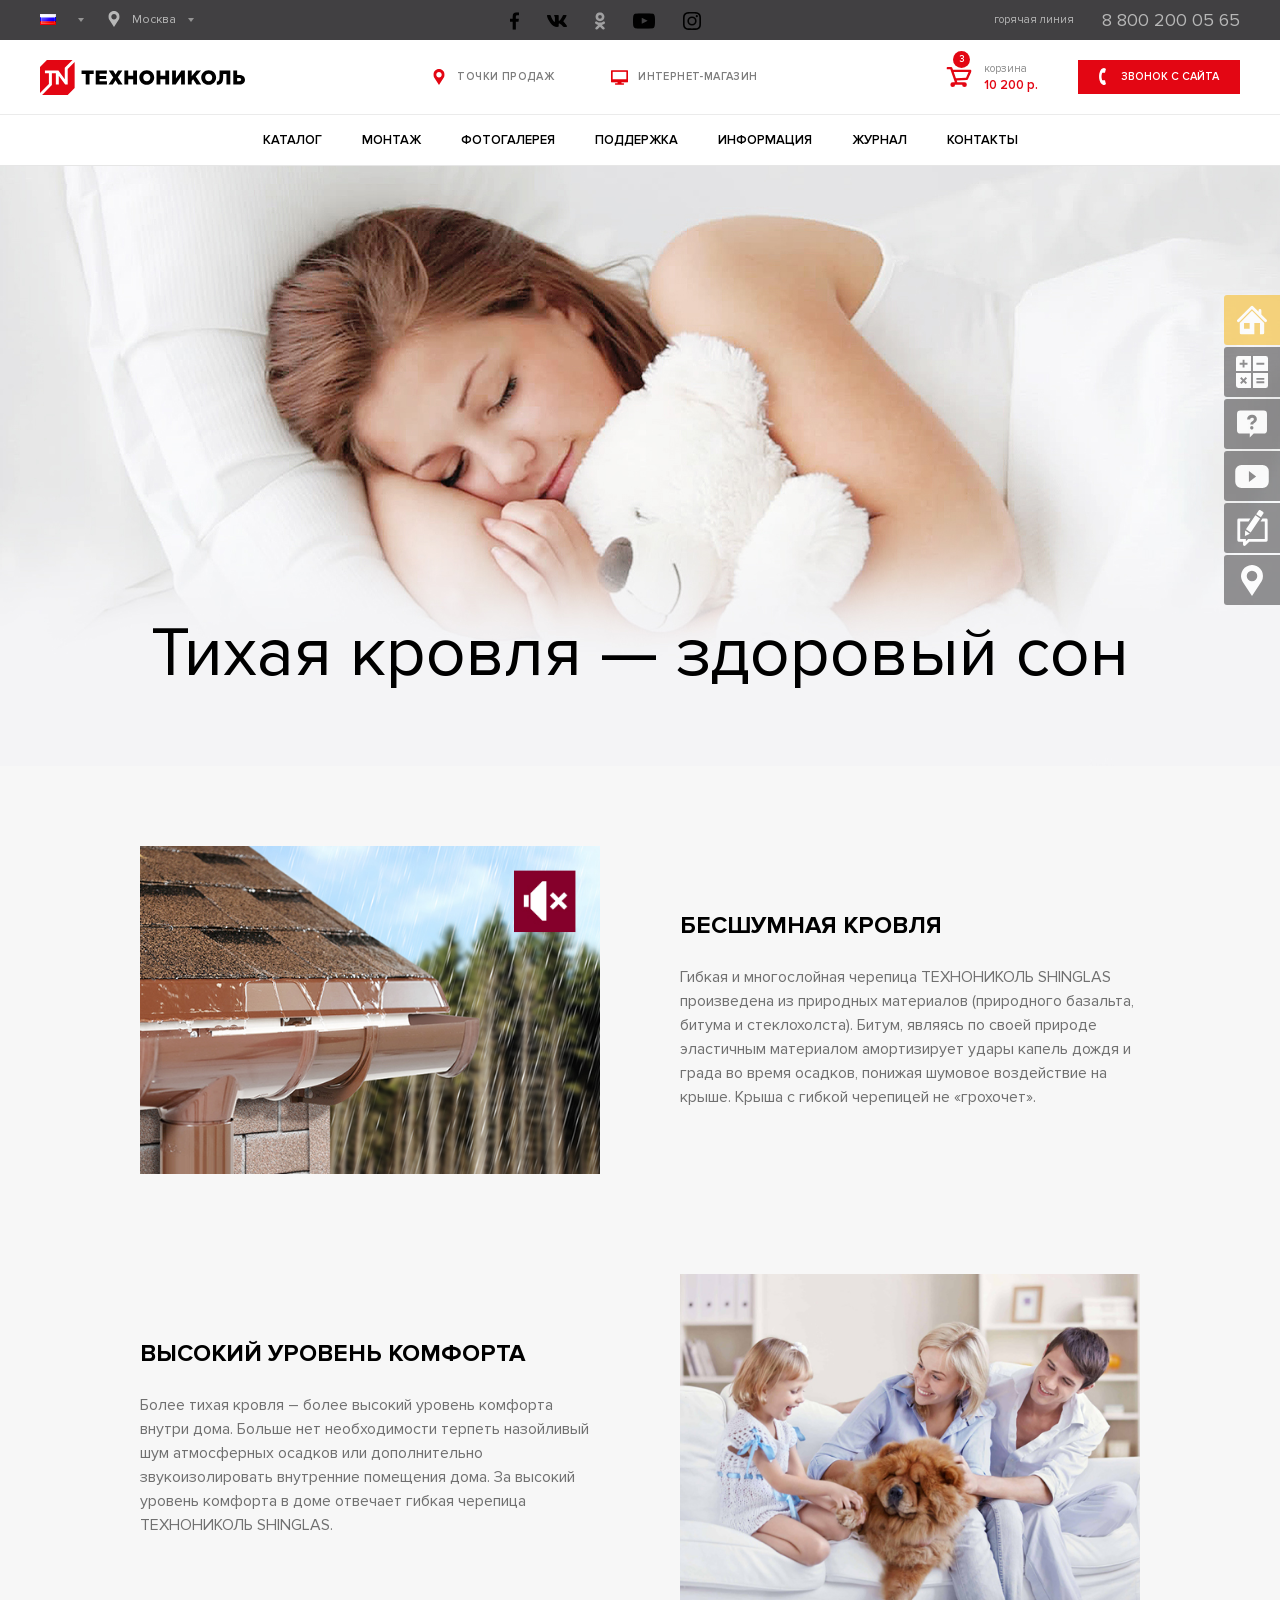
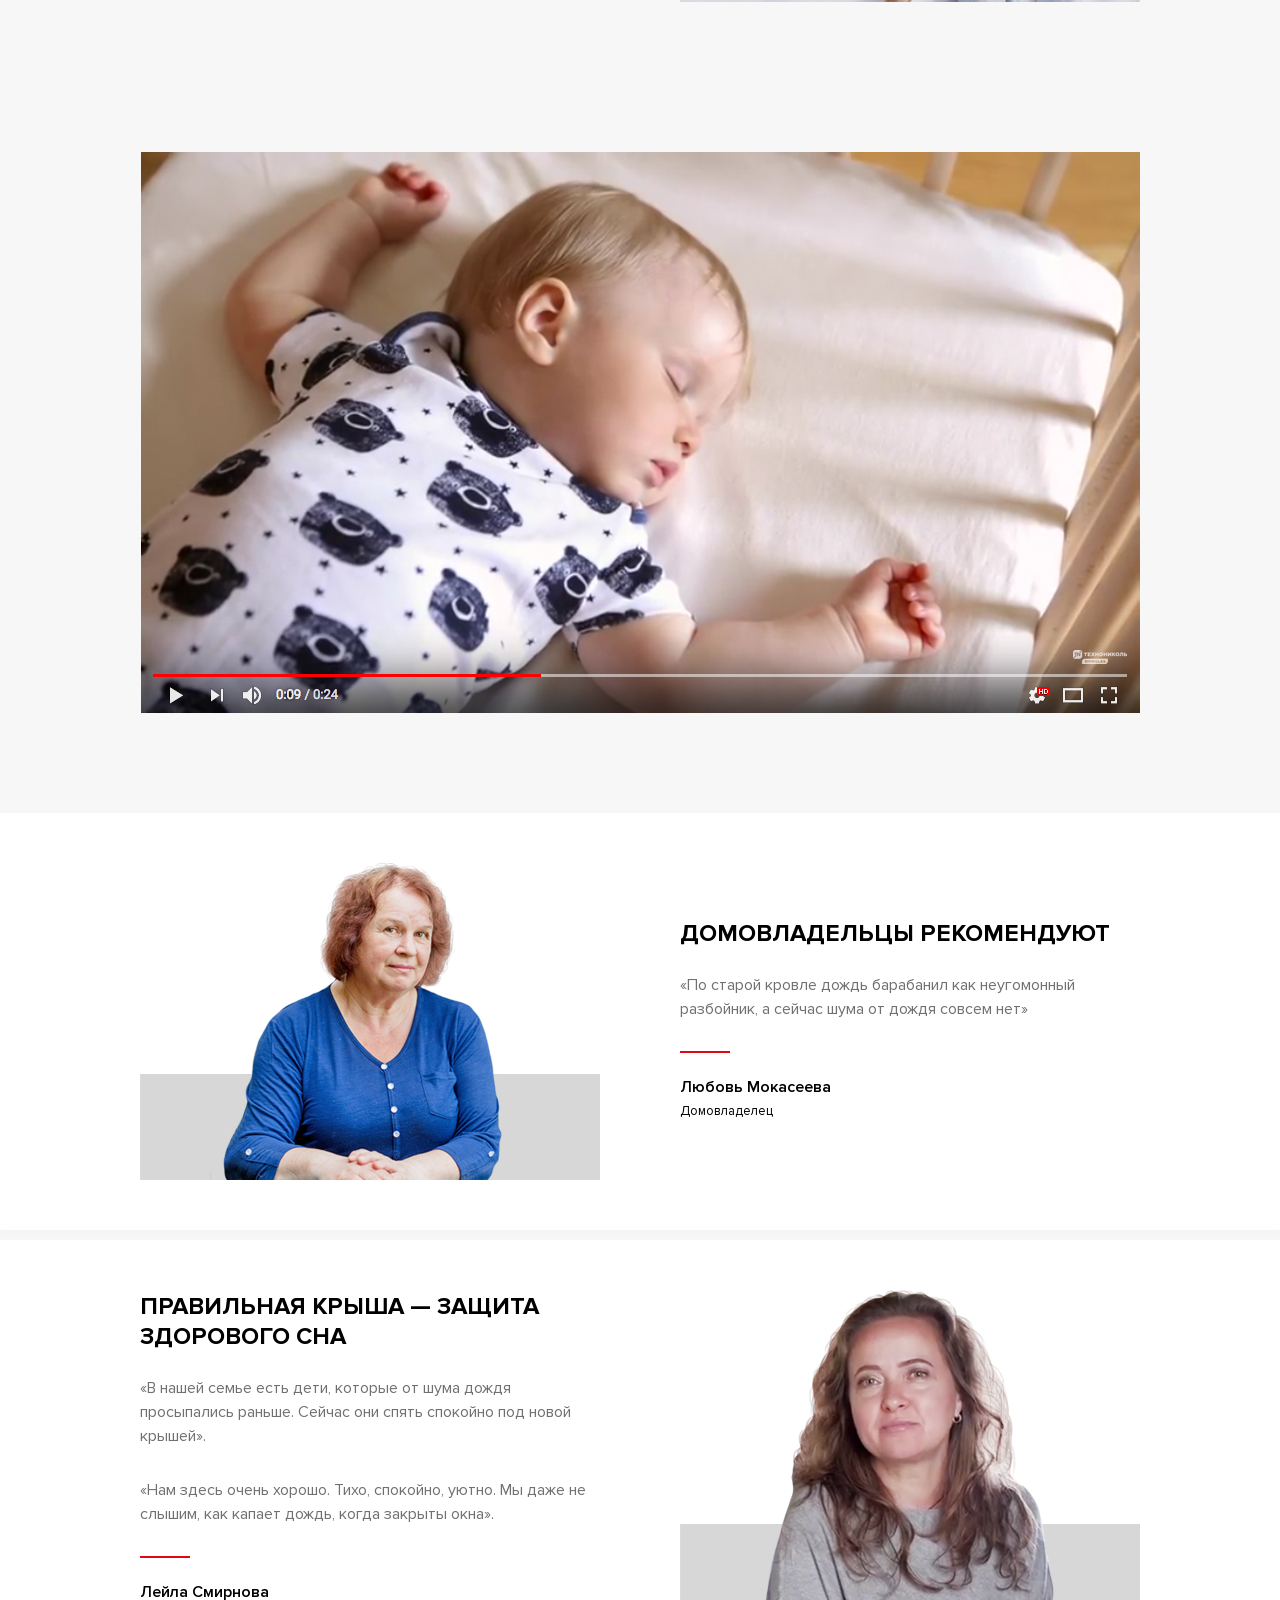
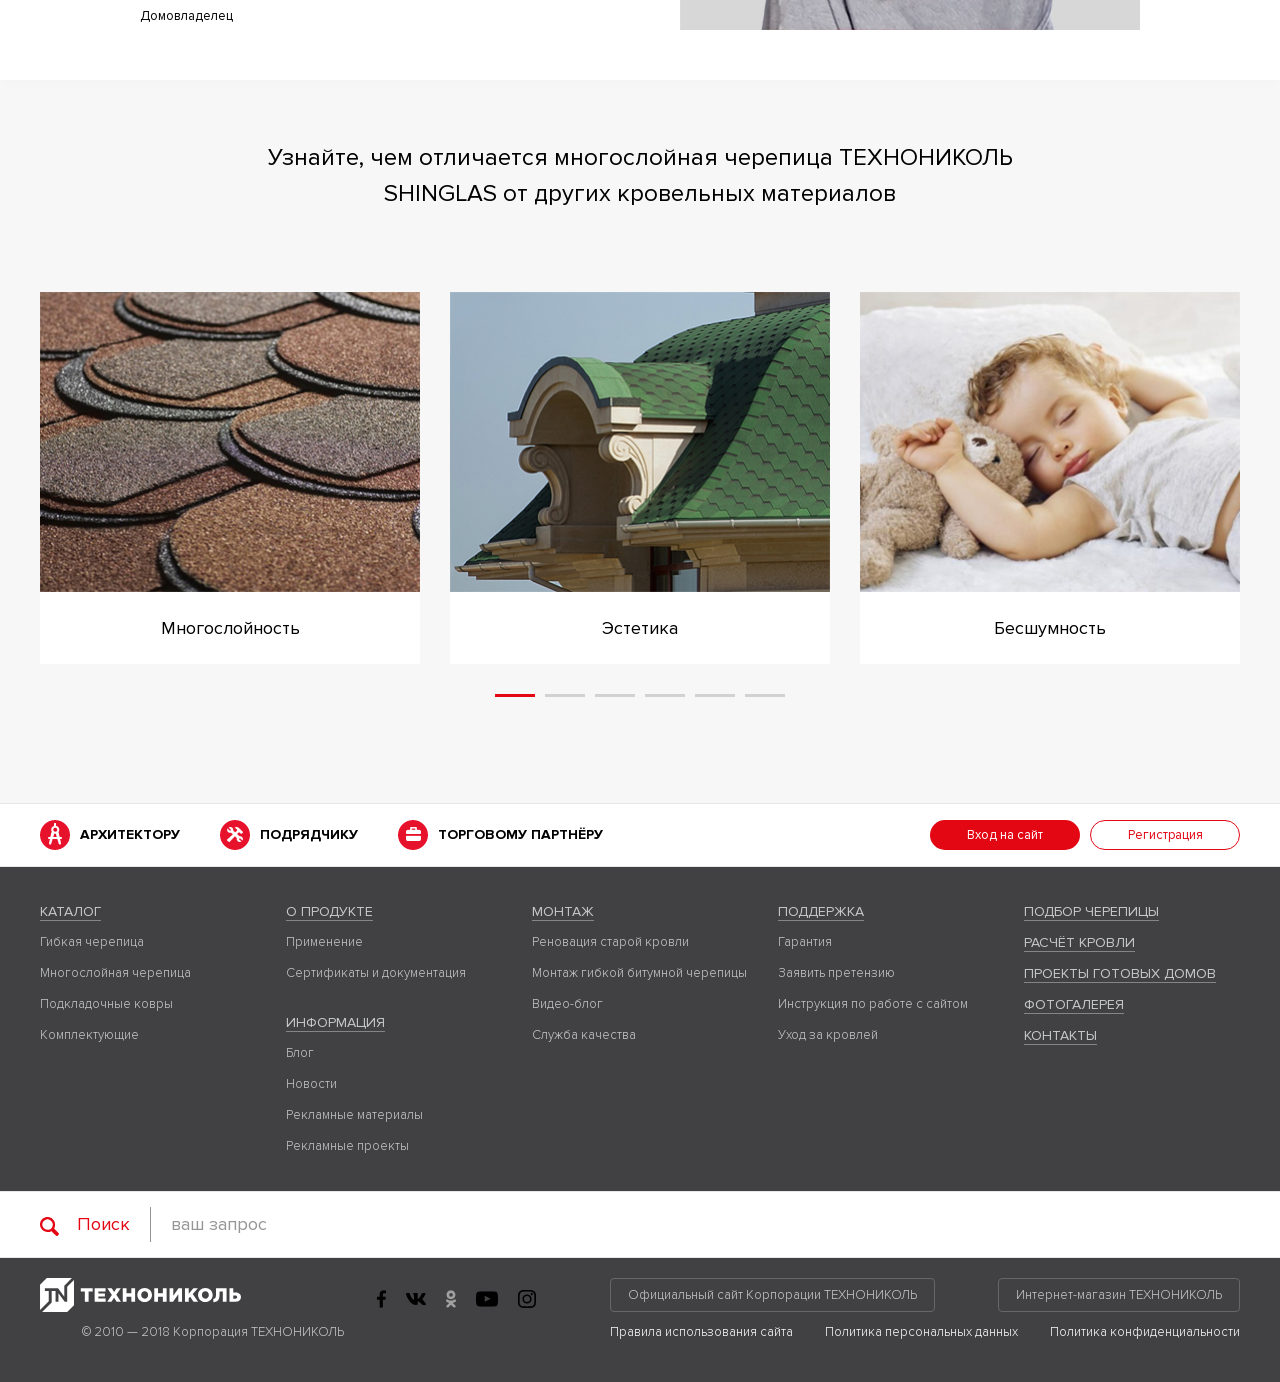
==== besshumnost.html @ f2320ee2 "r3 pages" ====
<!DOCTYPE html>
<html lang="ru">
  <head>
    <meta charset="utf-8">
    <meta name="viewport" content="width=device-width, initial-scale=1, shrink-to-fit=no">
    <meta name="theme-color" content="#000">
    <meta name="format-detection" content="telephone=no">
    <meta http-equiv="X-UA-Compatible" content="IE=Edge">
    <meta name="robots" content="noindex, nofollow">
    <title>Бесшумность - Technonicol</title>
    <link rel="shortcut icon" href="images/favicon.ico"><link href="http://shinglas.ru/bitrix/js/altasib/editortools/templates/spoiler_template/.default/style.css?14951244731167" type="text/css"  data-template-style="true"  rel="stylesheet" />
<link href="http://shinglas.ru/bitrix/js/altasib/editortools/templates/tabs_template/.default/style.css?14951244732774" type="text/css"  data-template-style="true"  rel="stylesheet" />
<link href="http://shinglas.ru/local/css/style.min.css?1542753164934860" type="text/css"  data-template-style="true"  rel="stylesheet" />
<link href="http://shinglas.ru/local/css/lang/ru.css?150168917556" type="text/css"  data-template-style="true"  rel="stylesheet" />
<link href="http://shinglas.ru/bitrix/js/main/core/css/core.min.css?14951244742854" type="text/css"  data-template-style="true"  rel="stylesheet" />
<link href="http://shinglas.ru/local/bitrix/templates/smartinner/styles.css?1501689175365" type="text/css"  data-template-style="true"  rel="stylesheet" />
    <link rel="stylesheet" href="css/app.min.css">
  </head>
  <body class="page-article">
    <div class="app">
      <!-- Nav Fixed :: Start-->
      <nav class="nav-fixed js-nav-fixed">
        <button class="nav-fixed__trigger"></button>
        <ul class="nav-fixed__menu">
          <li><a class="nav-fixed__link nav-fixed__link--hightlight" href="#"><span class="nav-fixed__link-icon">
                <svg class="icon-nav-01">
                  <use xlink:href="sprites/sprite.svg#icon-nav-01"></use>
                </svg></span><span class="nav-fixed__link-text">Подбор черепицы</span></a></li>
          <li><a class="nav-fixed__link" href="#"><span class="nav-fixed__link-icon">
                <svg class="icon-nav-02">
                  <use xlink:href="sprites/sprite.svg#icon-nav-02"></use>
                </svg></span><span class="nav-fixed__link-text">...</span></a></li>
          <li><a class="nav-fixed__link" href="#"><span class="nav-fixed__link-icon">
                <svg class="icon-nav-03">
                  <use xlink:href="sprites/sprite.svg#icon-nav-03"></use>
                </svg></span><span class="nav-fixed__link-text">...</span></a></li>
          <li><a class="nav-fixed__link" href="#"><span class="nav-fixed__link-icon">
                <svg class="icon-nav-04">
                  <use xlink:href="sprites/sprite.svg#icon-nav-04"></use>
                </svg></span><span class="nav-fixed__link-text">...</span></a></li>
          <li><a class="nav-fixed__link" href="#"><span class="nav-fixed__link-icon">
                <svg class="icon-nav-05">
                  <use xlink:href="sprites/sprite.svg#icon-nav-05"></use>
                </svg></span><span class="nav-fixed__link-text">...</span></a></li>
          <li><a class="nav-fixed__link" href="#"><span class="nav-fixed__link-icon">
                <svg class="icon-nav-06">
                  <use xlink:href="sprites/sprite.svg#icon-nav-06"></use>
                </svg></span><span class="nav-fixed__link-text">...</span></a></li>
        </ul>
      </nav>
      <!-- Nav :: Fixed :: End-->
      <!-- Header :: Start-->
      <header class="header">
        <div class="header__panel header__panel--top">
          <div class="container-fluid">
            <div class="header__language">
              <button class="header__language-trigger">
                <svg class="icon-language-ru">
                  <use xlink:href="sprites/sprite.svg#icon-language-ru"></use>
                </svg>
              </button>
              <div class="header__language-dropdown">
                <ul class="header__language-menu">
                  <li><a class="header__language-link is-active" href="#">
                      <svg class="icon-language-ru">
                        <use xlink:href="sprites/sprite.svg#icon-language-ru"></use>
                      </svg>Русский</a></li>
                  <li><a class="header__language-link" href="#">
                      <svg class="icon-language-kz">
                        <use xlink:href="sprites/sprite.svg#icon-language-kz"></use>
                      </svg>Қазақ Тілі</a></li>
                  <li><a class="header__language-link" href="#">
                      <svg class="icon-language-ita">
                        <use xlink:href="sprites/sprite.svg#icon-language-ita"></use>
                      </svg>Italiano</a></li>
                  <li><a class="header__language-link" href="#">
                      <svg class="icon-language-hun">
                        <use xlink:href="sprites/sprite.svg#icon-language-hun"></use>
                      </svg>Magyar</a></li>
                  <li><a class="header__language-link" href="#">
                      <svg class="icon-language-est">
                        <use xlink:href="sprites/sprite.svg#icon-language-est"></use>
                      </svg>Eesti Keel</a></li>
                  <li><a class="header__language-link" href="#">
                      <svg class="icon-language-lva">
                        <use xlink:href="sprites/sprite.svg#icon-language-lva"></use>
                      </svg>Latviešu Valoda</a></li>
                  <li><a class="header__language-link" href="#">
                      <svg class="icon-language-ltu">
                        <use xlink:href="sprites/sprite.svg#icon-language-ltu"></use>
                      </svg>Lietùvių Kalbà</a></li>
                  <li><a class="header__language-link" href="#">
                      <svg class="icon-language-ua">
                        <use xlink:href="sprites/sprite.svg#icon-language-ua"></use>
                      </svg>Українська</a></li>
                  <li><a class="header__language-link" href="#">
                      <svg class="icon-language-svn">
                        <use xlink:href="sprites/sprite.svg#icon-language-svn"></use>
                      </svg>Slovenský Jazyk</a></li>
                  <li><a class="header__language-link" href="#">
                      <svg class="icon-language-pol">
                        <use xlink:href="sprites/sprite.svg#icon-language-pol"></use>
                      </svg>Język Polski</a></li>
                  <li><a class="header__language-link" href="#">
                      <svg class="icon-language-tur">
                        <use xlink:href="sprites/sprite.svg#icon-language-tur"></use>
                      </svg>Türkçe</a></li>
                  <li><a class="header__language-link" href="#">
                      <svg class="icon-language-rou">
                        <use xlink:href="sprites/sprite.svg#icon-language-rou"></use>
                      </svg>Limba Română</a></li>
                  <li><a class="header__language-link" href="#">
                      <svg class="icon-language-bgr">
                        <use xlink:href="sprites/sprite.svg#icon-language-bgr"></use>
                      </svg>Български Езык</a></li>
                  <li><a class="header__language-link" href="#">
                      <svg class="icon-language-cze">
                        <use xlink:href="sprites/sprite.svg#icon-language-cze"></use>
                      </svg>Čeština</a></li>
                  <li><a class="header__language-link" href="#">
                      <svg class="icon-language-deu">
                        <use xlink:href="sprites/sprite.svg#icon-language-deu"></use>
                      </svg>Deutsch</a></li>
                  <li><a class="header__language-link" href="#">
                      <svg class="icon-language-eng">
                        <use xlink:href="sprites/sprite.svg#icon-language-eng"></use>
                      </svg>English</a></li>
                </ul>
              </div>
            </div>
            <div class="header__location">
              <button class="header__location-trigger" data-fancybox data-src="#popup-location">
                <svg class="icon-location">
                  <use xlink:href="sprites/sprite.svg#icon-location"></use>
                </svg>Москва
              </button>
            </div>
            <nav class="header__social"><a class="header__social-link" href="#">
                <svg class="icon-social-fb">
                  <use xlink:href="sprites/sprite.svg#icon-social-fb"></use>
                </svg></a><a class="header__social-link" href="#">
                <svg class="icon-social-vk">
                  <use xlink:href="sprites/sprite.svg#icon-social-vk"></use>
                </svg></a><a class="header__social-link" href="#">
                <svg class="icon-social-od">
                  <use xlink:href="sprites/sprite.svg#icon-social-od"></use>
                </svg></a><a class="header__social-link" href="#">
                <svg class="icon-social-yt">
                  <use xlink:href="sprites/sprite.svg#icon-social-yt"></use>
                </svg></a><a class="header__social-link" href="#">
                <svg class="icon-social-im">
                  <use xlink:href="sprites/sprite.svg#icon-social-im"></use>
                </svg></a></nav>
            <p class="header__phone"><small class="header__phone-text">горячая линия</small><a class="header__phone-link" href="tel:88002000565">8 800 200 05 65</a></p>
          </div>
        </div>
        <div class="header__panel header__panel--middle">
          <div class="container-fluid">
            <div class="header__logo"><a href="#"><img src="images/logo.svg" alt="ТЕХНОНИКОЛЬ"></a></div>
            <nav class="header__links"><a class="header__links-item" href="#">
                <svg class="icon-location">
                  <use xlink:href="sprites/sprite.svg#icon-location"></use>
                </svg>точки продаж</a><a class="header__links-item" href="#">
                <svg class="icon-shop">
                  <use xlink:href="sprites/sprite.svg#icon-shop"></use>
                </svg>интернет-магазин</a></nav><a class="header__basket" href="#">
              <figure class="header__basket-icon">
                <svg class="icon-basket">
                  <use xlink:href="sprites/sprite.svg#icon-basket"></use>
                </svg>
                <mark>3</mark>
              </figure>
              <p class="header__basket-price"><small>корзина</small>10 200 р.</p></a>
            <div class="header__call"><a class="btn btn--34 btn--red" href="#">
                <svg class="icon-call">
                  <use xlink:href="sprites/sprite.svg#icon-call"></use>
                </svg>звонок с сайта</a></div>
          </div>
        </div>
        <div class="header__panel header__panel--bottom">
          <div class="container-fluid">
            <nav class="header__nav">
              <button class="header__nav-trigger"><span></span><span></span><span></span></button>
              <div class="header__nav-content">
                <ul class="header__nav-menu">
                  <li><a class="header__nav-link header__nav-link--arrow" href="#">Каталог</a>
                    <div class="header__nav-dropdown"><span class="header__nav-back">
                        <svg class="icon-back">
                          <use xlink:href="sprites/sprite.svg#icon-back"></use>
                        </svg>назад</span>
                      <div class="header__nav-group">
                        <ul class="header__nav-menu">
                          <li><a class="header__nav-link header__nav-link--arrow" href="#">Гибкая черепица</a>
                            <div class="header__nav-dropdown"><span class="header__nav-back">
                                <svg class="icon-back">
                                  <use xlink:href="sprites/sprite.svg#icon-back"></use>
                                </svg>назад</span>
                              <ul class="header__nav-menu">
                                <li><a class="header__nav-link" href="#">Серия Ультра</a>
                                  <ul class="header__nav-menu header__nav-menu--sub">
                                    <li><a class="header__nav-link" href="#">Самба</a></li>
                                    <li><a class="header__nav-link" href="#">Фокстрот</a></li>
                                  </ul>
                                </li>
                                <li><a class="header__nav-link" href="#">Серия Классик</a>
                                  <ul class="header__nav-menu header__nav-menu--sub">
                                    <li><a class="header__nav-link" href="#">Модерн</a></li>
                                    <li><a class="header__nav-link" href="#">Румба</a></li>
                                    <li><a class="header__nav-link" href="#">Кадриль</a></li>
                                    <li><a class="header__nav-link" href="#">Фламенко</a></li>
                                    <li><a class="header__nav-link" href="#">Танго</a></li>
                                  </ul>
                                </li>
                                <li><a class="header__nav-link" href="#">Серия Финская</a>
                                  <ul class="header__nav-menu header__nav-menu--sub">
                                    <li><a class="header__nav-link" href="#">Аккорд</a></li>
                                    <li><a class="header__nav-link" href="#">Соната</a></li>
                                  </ul>
                                </li>
                                <li><a class="header__nav-link" href="#">КОНЬКОВО-КАРНИЗНАЯ ЧЕРЕПИЦА</a></li>
                              </ul>
                            </div>
                          </li>
                        </ul>
                      </div>
                      <div class="header__nav-group">
                        <ul class="header__nav-menu">
                          <li><a class="header__nav-link header__nav-link--arrow" href="#">Многослойная черепица</a>
                            <div class="header__nav-dropdown"><span class="header__nav-back">
                                <svg class="icon-back">
                                  <use xlink:href="sprites/sprite.svg#icon-back"></use>
                                </svg>назад</span>
                              <ul class="header__nav-menu header__nav-menu--sub">
                                <li><a class="header__nav-link" href="#">Атлантика</a></li>
                                <li><a class="header__nav-link" href="#">Континент</a></li>
                                <li><a class="header__nav-link" href="#">Вестерн</a></li>
                                <li><a class="header__nav-link" href="#">Джаз</a></li>
                                <li><a class="header__nav-link" href="#">Кантри</a></li>
                                <li><a class="header__nav-link" href="#">Ранчо</a></li>
                              </ul>
                            </div>
                          </li>
                        </ul>
                      </div>
                      <div class="header__nav-group">
                        <ul class="header__nav-menu">
                          <li><a class="header__nav-link" href="#">Комплектующие для кровли</a>
                            <div class="header__nav-dropdown"><span class="header__nav-back">
                                <svg class="icon-back">
                                  <use xlink:href="sprites/sprite.svg#icon-back"></use>
                                </svg>назад</span>
                              <ul class="header__nav-menu header__nav-menu--sub">
                                <li><a class="header__nav-link" href="#">Планки и гвозди</a></li>
                                <li><a class="header__nav-link" href="#">Снегодержатели</a></li>
                                <li><a class="header__nav-link" href="#">Строительная химия</a></li>
                                <li><a class="header__nav-link" href="#">Планки и гвозди</a></li>
                                <li><a class="header__nav-link" href="#">Снегодержатели</a></li>
                              </ul>
                            </div>
                          </li>
                        </ul>
                      </div>
                      <div class="header__nav-group">
                        <ul class="header__nav-menu">
                          <li><a class="header__nav-link" href="#">Фасадная плитка</a></li>
                          <li><a class="header__nav-link" href="#">Водосточная система</a></li>
                          <li><a class="header__nav-link" href="#">Пластиковая вентиляция</a></li>
                          <li><a class="header__nav-link" href="#">Пневмоинструмент</a></li>
                        </ul>
                      </div>
                    </div>
                  </li>
                  <li><a class="header__nav-link header__nav-link--arrow" href="#">Монтаж</a>
                    <div class="header__nav-dropdown"><span class="header__nav-back">
                        <svg class="icon-back">
                          <use xlink:href="sprites/sprite.svg#icon-back"></use>
                        </svg>назад</span>
                      <ul class="header__nav-menu">
                        <li><a class="header__nav-link" href="#">Гибкая черепица</a></li>
                        <li><a class="header__nav-link" href="#">Многослойная черепица</a></li>
                        <li><a class="header__nav-link" href="#">Фасадная плитка</a></li>
                        <li><a class="header__nav-link" href="#">Водосточная система</a></li>
                      </ul>
                    </div>
                  </li>
                  <li><a class="header__nav-link" href="#">Фотогалерея</a></li>
                  <li><a class="header__nav-link" href="#">Поддержка</a></li>
                  <li><a class="header__nav-link" href="#">Информация</a></li>
                  <li><a class="header__nav-link" href="#">Журнал</a></li>
                  <li><a class="header__nav-link" href="#">Контакты</a></li>
                </ul>
                <!-- For mobile only < 768px-->
                <div class="is-md-hidden">
                  <div class="header__nav-panel header__nav-panel--white">
                    <nav class="header__links"><a class="header__links-item" href="#">
                        <svg class="icon-location">
                          <use xlink:href="sprites/sprite.svg#icon-location"></use>
                        </svg>точки продаж</a><a class="header__links-item" href="#">
                        <svg class="icon-shop">
                          <use xlink:href="sprites/sprite.svg#icon-shop"></use>
                        </svg>интернет-магазин</a></nav><a class="header__basket" href="#">
                      <figure class="header__basket-icon">
                        <svg class="icon-basket">
                          <use xlink:href="sprites/sprite.svg#icon-basket"></use>
                        </svg>
                        <mark>3</mark>
                      </figure>
                      <p class="header__basket-price"><small>корзина</small>10 200 р.</p></a>
                    <div class="header__call"><a class="btn btn--34 btn--red" href="#">
                        <svg class="icon-call">
                          <use xlink:href="sprites/sprite.svg#icon-call"></use>
                        </svg>звонок с сайта</a></div>
                  </div>
                  <div class="header__nav-panel header__nav-panel--dark">
                    <div class="header__language">
                      <button class="header__language-trigger">
                        <svg class="icon-language-ru">
                          <use xlink:href="sprites/sprite.svg#icon-language-ru"></use>
                        </svg>Русский
                      </button>
                      <div class="header__language-dropdown">
                        <ul class="header__language-menu">
                          <li><a class="header__language-link is-active" href="#">
                              <svg class="icon-language-ru">
                                <use xlink:href="sprites/sprite.svg#icon-language-ru"></use>
                              </svg>Русский</a></li>
                          <li><a class="header__language-link" href="#">
                              <svg class="icon-language-kz">
                                <use xlink:href="sprites/sprite.svg#icon-language-kz"></use>
                              </svg>Қазақ Тілі</a></li>
                          <li><a class="header__language-link" href="#">
                              <svg class="icon-language-ita">
                                <use xlink:href="sprites/sprite.svg#icon-language-ita"></use>
                              </svg>Italiano</a></li>
                          <li><a class="header__language-link" href="#">
                              <svg class="icon-language-hun">
                                <use xlink:href="sprites/sprite.svg#icon-language-hun"></use>
                              </svg>Magyar</a></li>
                          <li><a class="header__language-link" href="#">
                              <svg class="icon-language-est">
                                <use xlink:href="sprites/sprite.svg#icon-language-est"></use>
                              </svg>Eesti Keel</a></li>
                          <li><a class="header__language-link" href="#">
                              <svg class="icon-language-lva">
                                <use xlink:href="sprites/sprite.svg#icon-language-lva"></use>
                              </svg>Latviešu Valoda</a></li>
                          <li><a class="header__language-link" href="#">
                              <svg class="icon-language-ltu">
                                <use xlink:href="sprites/sprite.svg#icon-language-ltu"></use>
                              </svg>Lietùvių Kalbà</a></li>
                          <li><a class="header__language-link" href="#">
                              <svg class="icon-language-ua">
                                <use xlink:href="sprites/sprite.svg#icon-language-ua"></use>
                              </svg>Українська</a></li>
                          <li><a class="header__language-link" href="#">
                              <svg class="icon-language-svn">
                                <use xlink:href="sprites/sprite.svg#icon-language-svn"></use>
                              </svg>Slovenský Jazyk</a></li>
                          <li><a class="header__language-link" href="#">
                              <svg class="icon-language-pol">
                                <use xlink:href="sprites/sprite.svg#icon-language-pol"></use>
                              </svg>Język Polski</a></li>
                          <li><a class="header__language-link" href="#">
                              <svg class="icon-language-tur">
                                <use xlink:href="sprites/sprite.svg#icon-language-tur"></use>
                              </svg>Türkçe</a></li>
                          <li><a class="header__language-link" href="#">
                              <svg class="icon-language-rou">
                                <use xlink:href="sprites/sprite.svg#icon-language-rou"></use>
                              </svg>Limba Română</a></li>
                          <li><a class="header__language-link" href="#">
                              <svg class="icon-language-bgr">
                                <use xlink:href="sprites/sprite.svg#icon-language-bgr"></use>
                              </svg>Български Езык</a></li>
                          <li><a class="header__language-link" href="#">
                              <svg class="icon-language-cze">
                                <use xlink:href="sprites/sprite.svg#icon-language-cze"></use>
                              </svg>Čeština</a></li>
                          <li><a class="header__language-link" href="#">
                              <svg class="icon-language-deu">
                                <use xlink:href="sprites/sprite.svg#icon-language-deu"></use>
                              </svg>Deutsch</a></li>
                          <li><a class="header__language-link" href="#">
                              <svg class="icon-language-eng">
                                <use xlink:href="sprites/sprite.svg#icon-language-eng"></use>
                              </svg>English</a></li>
                        </ul>
                      </div>
                    </div>
                    <div class="header__location">
                      <button class="header__location-trigger" data-fancybox data-src="#popup-location">
                        <svg class="icon-location">
                          <use xlink:href="sprites/sprite.svg#icon-location"></use>
                        </svg>Москва
                      </button>
                    </div>
                    <nav class="header__social"><a class="header__social-link" href="#">
                        <svg class="icon-social-fb">
                          <use xlink:href="sprites/sprite.svg#icon-social-fb"></use>
                        </svg></a><a class="header__social-link" href="#">
                        <svg class="icon-social-vk">
                          <use xlink:href="sprites/sprite.svg#icon-social-vk"></use>
                        </svg></a><a class="header__social-link" href="#">
                        <svg class="icon-social-od">
                          <use xlink:href="sprites/sprite.svg#icon-social-od"></use>
                        </svg></a><a class="header__social-link" href="#">
                        <svg class="icon-social-yt">
                          <use xlink:href="sprites/sprite.svg#icon-social-yt"></use>
                        </svg></a><a class="header__social-link" href="#">
                        <svg class="icon-social-im">
                          <use xlink:href="sprites/sprite.svg#icon-social-im"></use>
                        </svg></a></nav>
                    <p class="header__phone"><small class="header__phone-text">горячая линия</small><a class="header__phone-link" href="tel:88002000565">8 800 200 05 65</a></p>
                  </div>
                </div>
              </div>
            </nav>
          </div>
        </div>
      </header>
      <!-- Header :: End-->
      <!-- Main :: Start-->
      <main class="main">
        <!-- Article :: Start-->
        <article class="article">
          <div class="container-fluid">
            <div class="article__head">
              <figure class="article__head-image"><img src="images/img-b-hero.jpg" alt=""></figure>
              <h1 class="article__head-title">Тихая кровля — здоровый сон</h1>
            </div>
            <div class="article__body">
              <section class="article__section">
                <div class="row">
                  <div class="col-sm-6 push-sm-6 align-self-center">
                    <div class="article__section-desc">
                      <h2>Бесшумная кровля</h2>
                      <p>Гибкая и многослойная черепица ТЕХНОНИКОЛЬ SHINGLAS произведена из природных материалов (природного базальта, битума и стеклохолста). Битум, являясь по своей природе эластичным материалом амортизирует удары капель дождя и града во время осадков, понижая шумовое воздействие на крыше. Крыша с гибкой черепицей не «грохочет». </p>
                    </div>
                  </div>
                  <div class="col-sm-6 pull-sm-6">
                    <figure class="article__section-image"><img src="images/img-b-01.jpg" alt=""></figure>
                  </div>
                </div>
              </section>
              <section class="article__section">
                <div class="row">
                  <div class="col-sm-6 align-self-center">
                    <div class="article__section-desc">
                      <h2>высокий уровень комфорта</h2>
                      <p>Более тихая кровля – более высокий уровень комфорта внутри дома. Больше нет необходимости терпеть назойливый шум атмосферных осадков или дополнительно звукоизолировать внутренние помещения дома. За высокий уровень комфорта в доме отвечает гибкая черепица ТЕХНОНИКОЛЬ SHINGLAS. </p>
                    </div>
                  </div>
                  <div class="col-sm-6">
                    <figure class="article__section-image"><img src="images/img-b-02.jpg" alt=""></figure>
                  </div>
                </div>
              </section>
              <section class="article__section">
                <figure class="article__section-video"><img src="images/img-b-03.jpg" alt=""></figure>
              </section>
              <section class="article__section bg-white">
                <div class="row">
                  <div class="col-sm-6 push-sm-6 align-self-center">
                    <div class="article__section-desc">
                      <h2>домовладельцы рекомендуют</h2>
                      <p>«По старой кровле дождь барабанил как неугомонный разбойник, а сейчас шума от дождя совсем нет»</p>
                      <cite>Любовь Мокасеева<small>Домовладелец</small></cite>
                    </div>
                  </div>
                  <div class="col-sm-6 pull-sm-6">
                    <figure class="article__section-image"><img src="images/img-b-04.jpg" alt=""></figure>
                  </div>
                </div>
              </section>
              <section class="article__section bg-white">
                <div class="row">
                  <div class="col-sm-6 align-self-center">
                    <div class="article__section-desc">
                      <h2>правильная крыша — защита здорового сна</h2>
                      <p>«В нашей семье есть дети, которые от шума дождя просыпались раньше. Сейчас они спять спокойно под новой крышей».</p>
                      <p>«Нам здесь очень хорошо. Тихо, спокойно, уютно. Мы даже не слышим, как капает дождь, когда закрыты окна».</p>
                      <cite>Лейла Смирнова<small>Домовладелец</small></cite>
                    </div>
                  </div>
                  <div class="col-sm-6">
                    <figure class="article__section-image"><img src="images/img-b-05.jpg" alt=""></figure>
                  </div>
                </div>
              </section>
            </div>
          </div>
        </article>
        <!-- Article :: End-->
        <!-- Other :: Start-->
        <div class="other">
          <div class="container-fluid">
            <h2 class="other__heading">Узнайте, чем отличается многослойная черепица ТЕХНОНИКОЛЬ SHINGLAS от других кровельных материалов</h2>
            <div class="other__slides js-slick-other"><a class="other__item" href="#">
                <figure class="other__item-image"><img src="images/img-other-01.jpg" alt=""></figure>
                <div class="other__item-desc">
                  <h3 class="other__item-title">Многослойность</h3>
                </div></a><a class="other__item" href="#">
                <figure class="other__item-image"><img src="images/img-other-02.jpg" alt=""></figure>
                <div class="other__item-desc">
                  <h3 class="other__item-title">Эстетика</h3>
                </div></a><a class="other__item" href="#">
                <figure class="other__item-image"><img src="images/img-other-03.jpg" alt=""></figure>
                <div class="other__item-desc">
                  <h3 class="other__item-title">Бесшумность</h3>
                </div></a><a class="other__item" href="#">
                <figure class="other__item-image"><img src="images/img-other-01.jpg" alt=""></figure>
                <div class="other__item-desc">
                  <h3 class="other__item-title">Многослойность</h3>
                </div></a><a class="other__item" href="#">
                <figure class="other__item-image"><img src="images/img-other-02.jpg" alt=""></figure>
                <div class="other__item-desc">
                  <h3 class="other__item-title">Эстетика</h3>
                </div></a><a class="other__item" href="#">
                <figure class="other__item-image"><img src="images/img-other-03.jpg" alt=""></figure>
                <div class="other__item-desc">
                  <h3 class="other__item-title">Бесшумность</h3>
                </div></a></div>
          </div>
        </div>
        <!-- Other :: End-->
      </main>
      <!-- Main :: End-->
      <!-- Footer :: Start-->
      <footer class="footer">
        <div class="footer__panel footer__panel--white">
          <div class="container-fluid">
            <div class="footer__partners">
              <button class="footer__partners-btn">партнёрам
                <svg class="icon-arrow-down">
                  <use xlink:href="sprites/sprite.svg#icon-arrow-down"></use>
                </svg>
              </button>
              <div class="footer__partners-dropdown">
                <ul class="footer__partners-menu">
                  <li><a class="footer__partners-link" href="#">
                      <svg class="icon-partners-01">
                        <use xlink:href="sprites/sprite.svg#icon-partners-01"></use>
                      </svg>архитектору</a></li>
                  <li><a class="footer__partners-link" href="#">
                      <svg class="icon-partners-02">
                        <use xlink:href="sprites/sprite.svg#icon-partners-02"></use>
                      </svg>подрядчику</a></li>
                  <li><a class="footer__partners-link" href="#">
                      <svg class="icon-partners-03">
                        <use xlink:href="sprites/sprite.svg#icon-partners-03"></use>
                      </svg>торговому партнёру</a></li>
                </ul>
                <div class="footer__partners-control"><a class="btn btn--rounded btn--30 btn--red" href="#">Вход на сайт</a><a class="btn btn--rounded btn--30 btn--red-empty" href="#">Регистрация</a></div>
              </div>
            </div>
          </div>
        </div>
        <div class="footer__panel footer__panel--dark">
          <div class="container-fluid">
            <nav class="footer__nav">
              <div class="row">
                <div class="col-md">
                  <div class="footer__nav-group"><span class="footer__nav-title"><a class="footer__nav-link" href="#">Каталог</a></span>
                    <ul class="footer__nav-menu">
                      <li><a class="footer__nav-link" href="#">Гибкая черепица</a></li>
                      <li><a class="footer__nav-link" href="#">Многослойная черепица</a></li>
                      <li><a class="footer__nav-link" href="#">Подкладочные ковры</a></li>
                      <li><a class="footer__nav-link" href="#">Комплектующие</a></li>
                    </ul>
                  </div>
                </div>
                <div class="col-md">
                  <div class="footer__nav-group"><span class="footer__nav-title"><a class="footer__nav-link" href="#">о продукте</a></span>
                    <ul class="footer__nav-menu">
                      <li><a class="footer__nav-link" href="#">Применение</a></li>
                      <li><a class="footer__nav-link" href="#">Сертификаты и документация</a></li>
                    </ul>
                  </div>
                  <div class="footer__nav-group"><span class="footer__nav-title"><a class="footer__nav-link" href="#">информация</a></span>
                    <ul class="footer__nav-menu">
                      <li><a class="footer__nav-link" href="#">Блог</a></li>
                      <li><a class="footer__nav-link" href="#">Новости</a></li>
                      <li><a class="footer__nav-link" href="#">Рекламные материалы</a></li>
                      <li><a class="footer__nav-link" href="#">Рекламные проекты</a></li>
                    </ul>
                  </div>
                </div>
                <div class="col-md">
                  <div class="footer__nav-group"><span class="footer__nav-title"><a class="footer__nav-link" href="#">монтаж</a></span>
                    <ul class="footer__nav-menu">
                      <li><a class="footer__nav-link" href="#">Реновация старой кровли</a></li>
                      <li><a class="footer__nav-link" href="#">Монтаж гибкой битумной черепицы</a></li>
                      <li><a class="footer__nav-link" href="#">Видео-блог</a></li>
                      <li><a class="footer__nav-link" href="#">Служба качества</a></li>
                    </ul>
                  </div>
                </div>
                <div class="col-md">
                  <div class="footer__nav-group"><span class="footer__nav-title"><a class="footer__nav-link" href="#">поддержка</a></span>
                    <ul class="footer__nav-menu">
                      <li><a class="footer__nav-link" href="#">Гарантия</a></li>
                      <li><a class="footer__nav-link" href="#">Заявить претензию</a></li>
                      <li><a class="footer__nav-link" href="#">Инструкция по работе с сайтом</a></li>
                      <li><a class="footer__nav-link" href="#">Уход за кровлей</a></li>
                    </ul>
                  </div>
                </div>
                <div class="col-md">
                  <div class="footer__nav-group"><span class="footer__nav-title"><a class="footer__nav-link" href="#">подбор черепицы</a></span><span class="footer__nav-title"><a class="footer__nav-link" href="#">Расчёт кровли</a></span><span class="footer__nav-title"><a class="footer__nav-link" href="#">проекты готовых домов</a></span><span class="footer__nav-title"><a class="footer__nav-link" href="#">фотогалерея</a></span><span class="footer__nav-title"><a class="footer__nav-link" href="#">контакты</a></span></div>
                </div>
              </div>
            </nav>
          </div>
        </div>
        <div class="footer__panel footer__panel--white">
          <div class="container-fluid">
            <div class="footer__search">
              <form action="#">
                <div class="footer__search-field">
                  <button class="footer__search-btn">
                    <svg class="icon-search">
                      <use xlink:href="sprites/sprite.svg#icon-search"></use>
                    </svg>Поиск
                  </button>
                  <input class="footer__search-input" type="search" placeholder="ваш запрос">
                </div>
              </form>
            </div>
          </div>
        </div>
        <div class="footer__panel footer__panel--dark">
          <div class="container-fluid">
            <div class="row">
              <div class="col-xl-auto order-xl-2">
                <nav class="footer__social"><a class="footer__social-link" href="#">
                    <svg class="icon-social-fb">
                      <use xlink:href="sprites/sprite.svg#icon-social-fb"></use>
                    </svg></a><a class="footer__social-link" href="#">
                    <svg class="icon-social-vk">
                      <use xlink:href="sprites/sprite.svg#icon-social-vk"></use>
                    </svg></a><a class="footer__social-link" href="#">
                    <svg class="icon-social-od">
                      <use xlink:href="sprites/sprite.svg#icon-social-od"></use>
                    </svg></a><a class="footer__social-link" href="#">
                    <svg class="icon-social-yt">
                      <use xlink:href="sprites/sprite.svg#icon-social-yt"></use>
                    </svg></a><a class="footer__social-link" href="#">
                    <svg class="icon-social-im">
                      <use xlink:href="sprites/sprite.svg#icon-social-im"></use>
                    </svg></a></nav>
              </div>
              <div class="col-xl-auto order-xl-3">
                <nav class="footer__info">
                  <div class="footer__info-group"><a class="footer__info-btn" href="#">Официальный сайт Корпорации ТЕХНОНИКОЛЬ</a><a class="footer__info-btn" href="#">Интернет-магазин ТЕХНОНИКОЛЬ</a></div>
                  <div class="footer__info-group"><a class="footer__info-link" href="#">Правила использования сайта </a><a class="footer__info-link" href="#">Политика персональных данных</a><a class="footer__info-link" href="#">Политика конфиденциальности</a></div>
                </nav>
              </div>
              <div class="col-xl-auto order-xl-1">
                <div class="footer__logo"><a href="#"><img src="images/logo-white.svg" alt="ТЕХНОНИКОЛЬ"></a></div>
                <p class="footer__copyright">© 2010 — 2018 Корпорация ТЕХНОНИКОЛЬ</p>
              </div>
            </div>
          </div>
        </div>
      </footer>
      <!-- Footer :: End-->
      <!-- Popups :: Start-->
      <div class="popup" style="display: none;" id="popup-location">
        <div class="location">
          <button class="location__close" data-fancybox-close>
            <svg class="icon-close">
              <use xlink:href="sprites/sprite.svg#icon-close"></use>
            </svg>
          </button><span class="location__heading">
            <svg class="icon-location">
              <use xlink:href="sprites/sprite.svg#icon-location"></use>
            </svg>Выберите ваше местоположение</span>
          <ul class="location__cities">
            <li><a class="location__cities-link" href="#">Москва</a></li>
            <li><a class="location__cities-link" href="#">Сочи</a></li>
            <li><a class="location__cities-link" href="#">Пермь</a></li>
            <li><a class="location__cities-link" href="#">Тула</a></li>
            <li><a class="location__cities-link" href="#">Барнаул</a></li>
            <li><a class="location__cities-link" href="#">Самара</a></li>
            <li><a class="location__cities-link" href="#">Владивосток</a></li>
            <li><a class="location__cities-link" href="#">Тюмень</a></li>
            <li><a class="location__cities-link" href="#">Уфа</a></li>
            <li><a class="location__cities-link" href="#">Курган</a></li>
            <li><a class="location__cities-link" href="#">Ростов-на-Дону</a></li>
            <li><a class="location__cities-link" href="#">Сургут</a></li>
            <li><a class="location__cities-link" href="#">Волгоград</a></li>
            <li><a class="location__cities-link" href="#">Санкт-Петербург</a></li>
            <li><a class="location__cities-link" href="#">Рязань</a></li>
            <li><a class="location__cities-link" href="#">Хабаровск</a></li>
            <li><a class="location__cities-link" href="#">Нижний Новгород</a></li>
            <li><a class="location__cities-link" href="#">Новосибирск</a></li>
            <li><a class="location__cities-link" href="#">Екатеринбург</a></li>
            <li><a class="location__cities-link" href="#">Челябинск</a></li>
            <li><a class="location__cities-link" href="#">Краснодар</a></li>
            <li><a class="location__cities-link" href="#">Омск</a></li>
            <li><a class="location__cities-link" href="#">Казань</a></li>
            <li><a class="location__cities-link" href="#">Ярославль</a></li>
          </ul>
          <div class="location__form">
            <form action="#">
              <label class="location__label">Не нашли свой город в списке — воспользуйтесь поиском:</label>
              <div class="location__field">
                <button class="location__btn">
                  <svg class="icon-search">
                    <use xlink:href="sprites/sprite.svg#icon-search"></use>
                  </svg>
                </button>
                <input class="location__input js-autocomplete" type="text" placeholder="Введите название города, региона или страны">
              </div>
              <div class="location__control">
                <p class="location__choice">Ваше местоположение:<b>Москва</b></p>
                <button class="btn btn--50 btn--red">подтвердить</button>
              </div>
            </form>
          </div>
        </div>
      </div>
      <!-- Popups :: End-->
    </div>
    <!-- Scripts :: Start--><script type="text/javascript">var APP = {"locationData":{"LOCATIONS_CODES":{"COUNTRY":"russia","GIPER_REGION":"russia_centr","REGION":"russia_centr:moscow_region","CITY":"moscow"},"CURRENCY":{"CURRENCY":"RUB","FORMAT_STRING":"#<span class=\"rub\"><\/span>","DEC_POINT":".","THOUSANDS_SEP":"","DECIMALS":"0","HIDE_ZERO":"Y","FORMAT_DEBRIS":["","<span class=\"rub\"><\/span>"]}},"DEVICE":{"mobile":false,"tablet":false},"xLocMessages":{"COLOR_NOTACCESS":"\u0414\u0430\u043d\u043d\u044b\u0439 \u0446\u0432\u0435\u0442 \u043d\u0435\u0434\u043e\u0441\u0442\u0443\u043f\u0435\u043d \u0432 \u0432\u044b\u0431\u0440\u0430\u043d\u043d\u043e\u0439 \u043d\u0430\u0440\u0435\u0437\u043a\u0435","FACTORY":"\u0417\u0430\u0432\u043e\u0434","TILES_KIND":"\u0412\u0438\u0434 \u0447\u0435\u0440\u0435\u043f\u0438\u0446\u044b","TILES_SERIES":"\u0421\u0435\u0440\u0438\u044f","TILES_COLLECTION":"\u041a\u043e\u043b\u043b\u0435\u043a\u0446\u0438\u044f","TILES_COLOR":"\u0426\u0432\u0435\u0442","FACE_COLOR":"\u0426\u0432\u0435\u0442","FACE_TYPE":"\u0422\u0438\u043f","DRAINS":"\u0412\u043e\u0434\u043e\u0441\u0442\u043e\u043a\u0438","VENTING":"\u0412\u0435\u043d\u0442\u0438\u043b\u044f\u0446\u0438\u044f","WINDOWS":"\u041e\u043a\u043d\u0430","ASSIST_TILES_IMAGE_NAME":"\u041f\u043e\u0434\u0431\u043e\u0440 \u0446\u0432\u0435\u0442\u0430 \u0447\u0435\u0440\u0435\u043f\u0438\u0446\u044b","WARRANTY_SUCCESS_TITLE":"\u0417\u0430\u044f\u0432\u043a\u0430 \u043e\u0442\u043f\u0440\u0430\u0432\u043b\u0435\u043d\u0430 \u0443\u0441\u043f\u0435\u0448\u043d\u043e.","WARRANTY_SUCCESS_MESSAGE":"\u0412 \u0431\u043b\u0438\u0436\u0430\u0439\u0448\u0435\u0435 \u0432\u0440\u0435\u043c\u044f \u0432\u044b \u043f\u043e\u043b\u0443\u0447\u0438\u0442\u0435 \u043d\u0430 email, \u0443\u043a\u0430\u0437\u0430\u043d\u043d\u044b\u0439 \u0432 \u0437\u0430\u044f\u0432\u043a\u0435, \u043f\u0435\u0447\u0430\u0442\u043d\u0443\u044e \u0444\u043e\u0440\u043c\u0443 \u0441\u0435\u0440\u0442\u0438\u0444\u0438\u043a\u0430\u0442\u0430.<br>\u0421\u043f\u0430\u0441\u0438\u0431\u043e!","ADDED":"\u041f\u0435\u0440\u0435\u0439\u0442\u0438 \u0432 \u043a\u043e\u0440\u0437\u0438\u043d\u0443","BUY":"\u041a\u0443\u043f\u0438\u0442\u044c","ADDED2BASKET":"\u0422\u043e\u0432\u0430\u0440 \u0443\u0441\u043f\u0435\u0448\u043d\u043e \u0434\u043e\u0431\u0430\u0432\u043b\u0435\u043d \u0432 \u043a\u043e\u0440\u0437\u0438\u043d\u0443","YOU_CART":"\u0412\u0430\u0448\u0430 \u043a\u043e\u0440\u0437\u0438\u043d\u0430","YOU_CART_EMPTY":"\u0412\u0430\u0448\u0430 \u043a\u043e\u0440\u0437\u0438\u043d\u0430 \u043f\u0443\u0441\u0442\u0430","BACK2CATALOG":"\u0412\u0435\u0440\u043d\u0443\u0442\u044c\u0441\u044f \u0432 \u043a\u0430\u0442\u0430\u043b\u043e\u0433","GO2CATALOG":"\u041f\u0435\u0440\u0435\u0439\u0442\u0438 \u0432 \u043a\u0430\u0442\u0430\u043b\u043e\u0433","ONORDER_NOTE":"\u0421\u0440\u043e\u043a \u043f\u043e\u0441\u0442\u0430\u0432\u043a\u0438 \u0443\u0442\u043e\u0447\u043d\u044f\u0439\u0442\u0435 \u0443 \u043c\u0435\u043d\u0435\u0434\u0436\u0435\u0440\u0430 \u0438\u043d\u0442\u0435\u0440\u043d\u0435\u0442-\u043c\u0430\u0433\u0430\u0437\u0438\u043d\u0430.","success_title":"\u0412\u044b\u043f\u043e\u043b\u043d\u0435\u043d\u043e","success_title_err":"\u041e\u0448\u0438\u0431\u043a\u0430","success_msg_err":"\u041f\u0440\u043e\u0438\u0437\u043e\u0448\u043b\u0430 \u043e\u0448\u0438\u0431\u043a\u0430, \u043f\u043e\u043f\u0440\u043e\u0431\u0443\u0439\u0442\u0435 \u043f\u043e\u0437\u0436\u0435.","success_msg_crmaddr":"\u041a\u043e\u043d\u0442\u0430\u043a\u0442 \u0441\u043e\u0445\u0440\u0430\u043d\u0435\u043d","change":"\u0418\u0437\u043c\u0435\u043d\u0438\u0442\u044c","add":"\u0414\u043e\u0431\u0430\u0432\u0438\u0442\u044c","crm_mapselector_before":"\u041c\u0435\u0442\u043a\u0443 \u043d\u0430 \u043a\u0430\u0440\u0442\u0435 \u043c\u043e\u0436\u0435\u043d\u043e \u0434\u043e\u0431\u0430\u0432\u0438\u0442\u044c \u0438\u043b\u0438 \u0438\u0437\u043c\u0435\u043d\u0438\u0442\u044c \u0432\u0440\u0443\u0447\u043d\u0443\u044e","crm_mapselector_prepend":"\u0412\u044b \u043c\u043e\u0436\u0435\u0442\u0435 \u0443\u043a\u0430\u0437\u0430\u0442\u044c \u043a\u043e\u043e\u0440\u0434\u0438\u043d\u0430\u0442\u044b \u0432\u0440\u0443\u0447\u043d\u0443\u044e \u0438\u043b\u0438 \u0434\u0432\u0430\u0436\u0434\u044b \u043a\u043b\u0438\u043a\u043d\u0443\u0442\u044c \u043d\u0430 \u043a\u0430\u0440\u0442\u0435 \u043b\u0435\u0432\u043e\u0439 \u043a\u043d\u043e\u043f\u043e\u043a\u043e\u0439 \u043c\u044b\u0448\u0438, \u0434\u043b\u044f \u0434\u043e\u0431\u0430\u0432\u043b\u0435\u043d\u0438\u044f \u043c\u0435\u0442\u043a\u0438","close_window":"\u0417\u0430\u043a\u0440\u044b\u0442\u044c \u043e\u043a\u043d\u043e"},"USER":{"IS_LOGGED":false}}; </script>
<script type="text/javascript">if(!window.BX)window.BX={};if(!window.BX.message)window.BX.message=function(mess){if(typeof mess=='object') for(var i in mess) BX.message[i]=mess[i]; return true;};</script>
<script type="text/javascript">(window.BX||top.BX).message({'JS_CORE_LOADING':'Загрузка...','JS_CORE_NO_DATA':'- Нет данных -','JS_CORE_WINDOW_CLOSE':'Закрыть','JS_CORE_WINDOW_EXPAND':'Развернуть','JS_CORE_WINDOW_NARROW':'Свернуть в окно','JS_CORE_WINDOW_SAVE':'Сохранить','JS_CORE_WINDOW_CANCEL':'Отменить','JS_CORE_WINDOW_CONTINUE':'Продолжить','JS_CORE_H':'ч','JS_CORE_M':'м','JS_CORE_S':'с','JSADM_AI_HIDE_EXTRA':'Скрыть лишние','JSADM_AI_ALL_NOTIF':'Показать все','JSADM_AUTH_REQ':'Требуется авторизация!','JS_CORE_WINDOW_AUTH':'Войти','JS_CORE_IMAGE_FULL':'Полный размер'});</script>
<script type="text/javascript">(window.BX||top.BX).message({'LANGUAGE_ID':'ru','FORMAT_DATE':'DD.MM.YYYY','FORMAT_DATETIME':'DD.MM.YYYY HH:MI:SS','COOKIE_PREFIX':'BITRIX_SM','SERVER_TZ_OFFSET':'10800','SITE_ID':'s1','SITE_DIR':'/','USER_ID':'','SERVER_TIME':'1543060153','USER_TZ_OFFSET':'0','USER_TZ_AUTO':'Y','bitrix_sessid':'23888e66a45adb65ac740ddb61b6d368'});</script>
<script type="text/javascript" src="http://shinglas.ru/bitrix/js/main/jquery/jquery-1.8.3.min.js?152813303093637"></script>
<script type="text/javascript" src="http://shinglas.ru/bitrix/js/main/core/core.min.js?153391415377789"></script>
<script type="text/javascript" src="http://shinglas.ru/bitrix/js/altasib/editortools/templates/spoiler_template/.default/script.js?1495124473914"></script>
<script type="text/javascript" src="http://shinglas.ru/bitrix/js/altasib/editortools/templates/tabs_template/.default/script.min.js?14951244731491"></script>
<script type="text/javascript" src="http://shinglas.ru/local/js/libs/jquery.min.js?149512620496297"></script>
<script type="text/javascript" src="http://shinglas.ru/local/js/libs/jquery-ui.min.js?149512620452557"></script>
<script type="text/javascript" src="http://shinglas.ru/local/js/libs/can.custom.min.js?1495126204131900"></script>
<script type="text/javascript" src="http://shinglas.ru/local/js/libs/intlTelInput.min.js?149512620421345"></script>
<script type="text/javascript" src="http://shinglas.ru/local/js/libs/jquery.bxslider.min.js?149512620419359"></script>
<script type="text/javascript" src="http://shinglas.ru/local/js/libs/select2.min.js?149512620462747"></script>
<script type="text/javascript" src="http://shinglas.ru/local/js/libs/skrollr.min.js?149512620412552"></script>
<script type="text/javascript" src="http://shinglas.ru/local/js/libs/jquery.scrollTo.min.js?14951262042267"></script>
<script type="text/javascript" src="http://shinglas.ru/local/js/libs/jquery.cycle2.min.js?149512620422312"></script>
<script type="text/javascript" src="http://shinglas.ru/local/js/libs/jquery.cycle2.carousel.min.js?14951262044188"></script>
<script type="text/javascript" src="http://shinglas.ru/local/js/libs/jquery.cycle2.caption2.min.js?1495126204904"></script>
<script type="text/javascript" src="http://shinglas.ru/local/js/libs/jquery.fancybox.min.js?149512620423064"></script>
<script type="text/javascript" src="http://shinglas.ru/local/js/libs/jquery.fancybox-thumbs.min.js?14951262041706"></script>
<script type="text/javascript" src="http://shinglas.ru/local/js/libs/jquery.fancybox-media.js?14951262042014"></script>
<script type="text/javascript" src="http://shinglas.ru/local/js/libs/jquery.form.min.js?149512620415248"></script>
<script type="text/javascript" src="http://shinglas.ru/local/js/libs/jquery.validate.min.js?149512620421583"></script>
<script type="text/javascript" src="http://shinglas.ru/local/js/libs/history.min.js?14951262047435"></script>
<script type="text/javascript" src="http://shinglas.ru/local/js/libs/jquery.barousel.min.js?14951262046220"></script>
<script type="text/javascript" src="http://shinglas.ru/local/js/libs/jquery.thslide.min.js?14951262045176"></script>
<script type="text/javascript" src="http://shinglas.ru/local/js/libs/jquery.scrollbar.min.js?149512620412223"></script>
<script type="text/javascript" src="http://shinglas.ru/local/js/libs/jquery.inputmask.bundle.js?1495126204164983"></script>
<script type="text/javascript" src="http://shinglas.ru/local/js/libs/ajaxform.js?150841550615252"></script>
<script type="text/javascript" src="http://shinglas.ru/local/js/libs/animateAddBasket.js?15034146852888"></script>
<script type="text/javascript" src="http://shinglas.ru/local/js/libs/infobubble.js?152658755815817"></script>
<script type="text/javascript" src="http://shinglas.ru/local/js/libs/tabs.js?14951262041007"></script>
<script type="text/javascript" src="http://shinglas.ru/local/js/libs/sly.js?149512620460420"></script>
<script type="text/javascript" src="http://shinglas.ru/local/js/libs/slick.min.js?149512620441953"></script>
<script type="text/javascript" src="http://shinglas.ru/local/js/libs/slfabric.js?14951262047040"></script>
<script type="text/javascript" src="http://shinglas.ru/local/js/libs/swfabric.js?15234725325300"></script>
<script type="text/javascript" src="http://shinglas.ru/local/js/libs/gfabric.js?15181828551420"></script>
<script type="text/javascript" src="http://shinglas.ru/local/js/libs/sfabric.js?15064154033930"></script>
<script type="text/javascript" src="http://shinglas.ru/local/js/controllers/-pre-init.js?1510165758823"></script>
<script type="text/javascript" src="http://shinglas.ru/local/js/helpers.js?152347318117408"></script>
<script type="text/javascript" src="http://shinglas.ru/local/js/controllers/auto/poll.js?14962987999458"></script>
<script type="text/javascript" src="http://shinglas.ru/local/js/controllers/auto/contactcard.js?15048761631950"></script>
<script type="text/javascript" src="http://shinglas.ru/local/js/controllers/auto/calculatordrain.js?153013124620223"></script>
<script type="text/javascript" src="http://shinglas.ru/local/js/controllers/page/assist.js?150841568927655"></script>
<script type="text/javascript" src="http://shinglas.ru/local/js/controllers/page/catalog-item.js?152905792718736"></script>
<script type="text/javascript" src="http://shinglas.ru/local/js/controllers/page/catalog-section.js?14951262044350"></script>
<script type="text/javascript" src="http://shinglas.ru/local/js/controllers/page/complects.js?15223403158657"></script>
<script type="text/javascript" src="http://shinglas.ru/local/js/controllers/page/complects-item.js?15063386625934"></script>
<script type="text/javascript" src="http://shinglas.ru/local/js/controllers/page/contact.js?150487616311042"></script>
<script type="text/javascript" src="http://shinglas.ru/local/js/controllers/page/docs.js?15016891751812"></script>
<script type="text/javascript" src="http://shinglas.ru/local/js/controllers/page/gallery.js?14951262043980"></script>
<script type="text/javascript" src="http://shinglas.ru/local/js/controllers/page/main.js?151818285511154"></script>
<script type="text/javascript" src="http://shinglas.ru/local/js/controllers/page/news-detail.js?1495126204364"></script>
<script type="text/javascript" src="http://shinglas.ru/local/js/controllers/page/not-found.js?14951262041189"></script>
<script type="text/javascript" src="http://shinglas.ru/local/js/controllers/page/product-info.js?14951262047382"></script>
<script type="text/javascript" src="http://shinglas.ru/local/js/controllers/page/projects.js?14951262048761"></script>
<script type="text/javascript" src="http://shinglas.ru/local/js/controllers/page/search.js?1501689175964"></script>
<script type="text/javascript" src="http://shinglas.ru/local/js/controllers/page/videoblog.js?14951262045692"></script>
<script type="text/javascript" src="http://shinglas.ru/local/js/controllers/page/blog.js?14951262041593"></script>
<script type="text/javascript" src="http://shinglas.ru/local/js/controllers/page/guarantee.js?1495126204735"></script>
<script type="text/javascript" src="http://shinglas.ru/local/js/controllers/page/calculator.js?1495126204597"></script>
<script type="text/javascript" src="http://shinglas.ru/local/js/controllers/page/support.js?14951262043807"></script>
<script type="text/javascript" src="http://shinglas.ru/local/js/controllers/page/landing-technonicole.js?14951262044529"></script>
<script type="text/javascript" src="http://shinglas.ru/local/js/controllers/page/register.js?14951262044954"></script>
<script type="text/javascript" src="http://shinglas.ru/local/js/controllers/page/instructions.js?14951262042280"></script>
<script type="text/javascript" src="http://shinglas.ru/local/js/controllers/page/insurance.js?14951262042873"></script>
<script type="text/javascript" src="http://shinglas.ru/local/js/controllers/page/offers.js?14951262044390"></script>
<script type="text/javascript" src="http://shinglas.ru/local/js/controllers/partials/body.js?15235303054921"></script>
<script type="text/javascript" src="http://shinglas.ru/local/js/controllers/partials/header.js?15175064048922"></script>
<script type="text/javascript" src="http://shinglas.ru/local/js/controllers/partials/toggler.js?14951262041535"></script>
<script type="text/javascript" src="http://shinglas.ru/local/js/controllers/partials/footer-toggler.js?14951262041134"></script>
<script type="text/javascript" src="http://shinglas.ru/local/js/controllers/partials/page-panel.js?15369293863321"></script>
<script type="text/javascript" src="http://shinglas.ru/local/js/controllers/partials/fixed-menu.js?15369293231982"></script>
<script type="text/javascript" src="http://shinglas.ru/local/js/controllers/partials/popup/location-selector.js?14951262043494"></script>
<script type="text/javascript" src="http://shinglas.ru/local/js/controllers/partials/form.js?15384640715089"></script>
<script type="text/javascript" src="http://shinglas.ru/local/js/controllers/partials/form/become-partner.js?14951262041287"></script>
<script type="text/javascript" src="http://shinglas.ru/local/js/controllers/partials/form/request-call.js?14951262041285"></script>
<script type="text/javascript" src="http://shinglas.ru/local/js/controllers/partials/footer.js?15016891751091"></script>
<script type="text/javascript" src="http://shinglas.ru/local/js/controllers/partials/slon.js?1495126204957"></script>
<script type="text/javascript" src="http://shinglas.ru/local/js/controllers/partials/live-filter.js?14951262045947"></script>
<script type="text/javascript" src="http://shinglas.ru/local/js/controllers/partials/complects-list.js?15301296456548"></script>
<script type="text/javascript" src="http://shinglas.ru/local/js/controllers/partials/gallery-popup.js?14951262041636"></script>
<script type="text/javascript" src="http://shinglas.ru/local/js/controllers/partials/scroll-to.js?1495126204445"></script>
<script type="text/javascript" src="http://shinglas.ru/local/js/controllers/partials/slideshow.js?15136966183979"></script>
<script type="text/javascript" src="http://shinglas.ru/local/js/controllers/partials/slideshow-on-text-page.js?14951262042742"></script>
<script type="text/javascript" src="http://shinglas.ru/local/js/controllers/partials/tabs.js?14951262043723"></script>
<script type="text/javascript" src="http://shinglas.ru/local/js/controllers/partials/toggle-active.js?14951262041153"></script>
<script type="text/javascript" src="http://shinglas.ru/local/js/controllers/partials/toggle-state.js?1495126204646"></script>
<script type="text/javascript" src="http://shinglas.ru/local/js/controllers/partials/form/project-download.js?14951262042390"></script>
<script type="text/javascript" src="http://shinglas.ru/local/js/controllers/partials/form/guarantee.js?14951262045544"></script>
<script type="text/javascript" src="http://shinglas.ru/local/js/controllers/partials/form/calculator.js?15384651287009"></script>
<script type="text/javascript" src="http://shinglas.ru/local/js/controllers/partials/form/calculator-result.js?15398638443510"></script>
<script type="text/javascript" src="http://shinglas.ru/local/js/controllers/partials/form/calculator-request.js?15415282933066"></script>
<script type="text/javascript" src="http://shinglas.ru/local/js/controllers/partials/subscribe.js?1495126204899"></script>
<script type="text/javascript" src="http://shinglas.ru/local/js/controllers/partials/map.js?14951262047805"></script>
<script type="text/javascript" src="http://shinglas.ru/local/js/controllers/partials/assist/recommend.js?15157475111307"></script>
<script type="text/javascript" src="http://shinglas.ru/local/js/controllers/partials/assist/region.js?14951262047498"></script>
<script type="text/javascript" src="http://shinglas.ru/local/js/controllers/partials/assist/renderer.js?153864324214770"></script>
<script type="text/javascript" src="http://shinglas.ru/local/js/controllers/partials/assist/selector.js?15386435337464"></script>
<script type="text/javascript" src="http://shinglas.ru/local/js/application.js?152352957210402"></script>
<script type="text/javascript" src="http://shinglas.ru/local/js/libs/jquery.barrating.min.js?14951262044991"></script>
<script type="text/javascript" src="http://shinglas.ru/local/js/controllers/page/partners.js?151695129627937"></script>
<script type="text/javascript" src="http://shinglas.ru/local/js/basket/basket.js?14951262043187"></script>
<script type="text/javascript" src="http://shinglas.ru/local/js/cart/cart.js?151136789521536"></script>
<script type="text/javascript" src="http://shinglas.ru/local/js/libs/gaevents.js?15383773355608"></script>
<script type="text/javascript" src="http://shinglas.ru/local/js/libs/bootstrap.js?14951262047029"></script>
<script type="text/javascript" src="http://shinglas.ru/local/js/libs/mousewheel.js?14951262042610"></script>
<script type="text/javascript" src="http://shinglas.ru/local/js/basket/header_basket.js?150168917510899"></script>
<script type="text/javascript" src="http://shinglas.ru/local/js/mobile/app.js?15175064048362"></script>
    <script src="js/plugins.min.js"></script>
    <script src="js/app.min.js"></script>
    <!-- Scripts :: End-->
  </body>
</html>
---- css/app.min.css ----
@charset "UTF-8";
@import url("https://fonts.googleapis.com/css?family=Open+Sans:300,400,700&subset=cyrillic,cyrillic-ext,latin-ext");
.icon-grid {
  background-image: url("../sprites/sprite.png");
  background-position: 0px 0px;
  background-repeat: no-repeat;
  display: inline-block;
  vertical-align: middle;
  position: relative;
  width: 10px;
  height: 10px; }
  @media only screen and (-webkit-min-device-pixel-ratio: 2), only screen and (min--moz-device-pixel-ratio: 2), only screen and (min-device-pixel-ratio: 2), only screen and (min-resolution: 192dpi), only screen and (min-resolution: 2dppx) {
    .icon-grid {
      background-size: 30px 10px;
      background-image: url("../sprites/sprite@2x.png"); } }

.icon-list {
  background-image: url("../sprites/sprite.png");
  background-position: -20px 0px;
  background-repeat: no-repeat;
  display: inline-block;
  vertical-align: middle;
  position: relative;
  width: 10px;
  height: 10px; }
  @media only screen and (-webkit-min-device-pixel-ratio: 2), only screen and (min--moz-device-pixel-ratio: 2), only screen and (min-device-pixel-ratio: 2), only screen and (min-resolution: 192dpi), only screen and (min-resolution: 2dppx) {
    .icon-list {
      background-size: 30px 10px;
      background-image: url("../sprites/sprite@2x.png"); } }

.icon-add {
  display: inline-block;
  vertical-align: middle;
  width: 23rem;
  height: 21rem; }

.icon-arrow-down {
  display: inline-block;
  vertical-align: middle;
  width: 10rem;
  height: 7rem; }

.icon-arrow-right {
  display: inline-block;
  vertical-align: middle;
  width: 7rem;
  height: 10rem; }

.icon-back {
  display: inline-block;
  vertical-align: middle;
  width: 7.343rem;
  height: 11.344rem; }

.icon-basket {
  display: inline-block;
  vertical-align: middle;
  width: 64rem;
  height: 51rem; }

.icon-call {
  display: inline-block;
  vertical-align: middle;
  width: 10.06rem;
  height: 25.04rem; }

.icon-close {
  display: inline-block;
  vertical-align: middle;
  width: 15rem;
  height: 15rem; }

.icon-colors-check {
  display: inline-block;
  vertical-align: middle;
  width: 39rem;
  height: 39rem; }

.icon-comments {
  display: inline-block;
  vertical-align: middle;
  width: 225rem;
  height: 207rem; }

.icon-feedback-call {
  display: inline-block;
  vertical-align: middle;
  width: 10.06rem;
  height: 25.04rem; }

.icon-info-01 {
  display: inline-block;
  vertical-align: middle;
  width: 118.15rem;
  height: 109.63rem; }

.icon-info-02 {
  display: inline-block;
  vertical-align: middle;
  width: 150.67rem;
  height: 110.84rem; }

.icon-info-03 {
  display: inline-block;
  vertical-align: middle;
  width: 126.51rem;
  height: 110.83rem; }

.icon-info-arrow {
  display: inline-block;
  vertical-align: middle;
  width: 15rem;
  height: 26rem; }

.icon-join-comments {
  display: inline-block;
  vertical-align: middle;
  width: 12rem;
  height: 12rem; }

.icon-join-likes {
  display: inline-block;
  vertical-align: middle;
  width: 13rem;
  height: 13rem; }

.icon-join-share {
  display: inline-block;
  vertical-align: middle;
  width: 13rem;
  height: 11rem; }

.icon-language-bgr {
  display: inline-block;
  vertical-align: middle;
  width: 16rem;
  height: 11rem; }

.icon-language-cze {
  display: inline-block;
  vertical-align: middle;
  width: 16rem;
  height: 11rem; }

.icon-language-deu {
  display: inline-block;
  vertical-align: middle;
  width: 16rem;
  height: 11rem; }

.icon-language-eng {
  display: inline-block;
  vertical-align: middle;
  width: 16rem;
  height: 11rem; }

.icon-language-est {
  display: inline-block;
  vertical-align: middle;
  width: 16rem;
  height: 11rem; }

.icon-language-hun {
  display: inline-block;
  vertical-align: middle;
  width: 16rem;
  height: 11rem; }

.icon-language-ita {
  display: inline-block;
  vertical-align: middle;
  width: 16rem;
  height: 11rem; }

.icon-language-kz {
  display: inline-block;
  vertical-align: middle;
  width: 16rem;
  height: 11rem; }

.icon-language-ltu {
  display: inline-block;
  vertical-align: middle;
  width: 16rem;
  height: 11rem; }

.icon-language-lva {
  display: inline-block;
  vertical-align: middle;
  width: 16rem;
  height: 11rem; }

.icon-language-pol {
  display: inline-block;
  vertical-align: middle;
  width: 16rem;
  height: 11rem; }

.icon-language-rou {
  display: inline-block;
  vertical-align: middle;
  width: 16rem;
  height: 11rem; }

.icon-language-ru {
  display: inline-block;
  vertical-align: middle;
  width: 16rem;
  height: 11rem; }

.icon-language-svn {
  display: inline-block;
  vertical-align: middle;
  width: 16rem;
  height: 11rem; }

.icon-language-tur {
  display: inline-block;
  vertical-align: middle;
  width: 16rem;
  height: 11rem; }

.icon-language-ua {
  display: inline-block;
  vertical-align: middle;
  width: 16rem;
  height: 11rem; }

.icon-layering {
  display: inline-block;
  vertical-align: middle;
  width: 46.37rem;
  height: 44.18rem; }

.icon-location {
  display: inline-block;
  vertical-align: middle;
  width: 45.78rem;
  height: 64.66rem; }

.icon-nav-01 {
  display: inline-block;
  vertical-align: middle;
  width: 64rem;
  height: 61rem; }

.icon-nav-02 {
  display: inline-block;
  vertical-align: middle;
  width: 67.12rem;
  height: 67.12rem; }

.icon-nav-03 {
  display: inline-block;
  vertical-align: middle;
  width: 58.85rem;
  height: 52.64rem; }

.icon-nav-04 {
  display: inline-block;
  vertical-align: middle;
  width: 64.5rem;
  height: 44.25rem; }

.icon-nav-05 {
  display: inline-block;
  vertical-align: middle;
  width: 64rem;
  height: 76.13rem; }

.icon-nav-06 {
  display: inline-block;
  vertical-align: middle;
  width: 45.78rem;
  height: 64.66rem; }

.icon-nav-arrow {
  display: inline-block;
  vertical-align: middle;
  width: 7rem;
  height: 11rem; }

.icon-partners-01 {
  display: inline-block;
  vertical-align: middle;
  width: 30rem;
  height: 30rem; }

.icon-partners-02 {
  display: inline-block;
  vertical-align: middle;
  width: 30rem;
  height: 30rem; }

.icon-partners-03 {
  display: inline-block;
  vertical-align: middle;
  width: 30rem;
  height: 30rem; }

.icon-pdf {
  display: inline-block;
  vertical-align: middle;
  width: 30.5rem;
  height: 30.34rem; }

.icon-points {
  display: inline-block;
  vertical-align: middle;
  width: 45.78rem;
  height: 64.66rem; }

.icon-print {
  display: inline-block;
  vertical-align: middle;
  width: 29rem;
  height: 29rem; }

.icon-search {
  display: inline-block;
  vertical-align: middle;
  width: 21.5rem;
  height: 21.5rem; }

.icon-security {
  display: inline-block;
  vertical-align: middle;
  width: 39.53rem;
  height: 39.53rem; }

.icon-services-01 {
  display: inline-block;
  vertical-align: middle;
  width: 74.92rem;
  height: 68.17rem; }

.icon-services-02 {
  display: inline-block;
  vertical-align: middle;
  width: 40.83rem;
  height: 57.07rem; }

.icon-services-03 {
  display: inline-block;
  vertical-align: middle;
  width: 33.95rem;
  height: 55.82rem; }

.icon-services-04 {
  display: inline-block;
  vertical-align: middle;
  width: 94.21rem;
  height: 57.23rem; }

.icon-services-calc {
  display: inline-block;
  vertical-align: middle;
  width: 29rem;
  height: 35rem; }

.icon-services-expl {
  display: inline-block;
  vertical-align: middle;
  width: 31rem;
  height: 32rem; }

.icon-services-learn {
  display: inline-block;
  vertical-align: middle;
  width: 34rem;
  height: 29rem; }

.icon-services-montage {
  display: inline-block;
  vertical-align: middle;
  width: 40rem;
  height: 34rem; }

.icon-services-planning {
  display: inline-block;
  vertical-align: middle;
  width: 34rem;
  height: 29rem; }

.icon-services-video {
  display: inline-block;
  vertical-align: middle;
  width: 38rem;
  height: 29rem; }

.icon-shop {
  display: inline-block;
  vertical-align: middle;
  width: 225rem;
  height: 193rem; }

.icon-social-fb {
  display: inline-block;
  vertical-align: middle;
  width: 9.66rem;
  height: 18.6rem; }

.icon-social-im {
  display: inline-block;
  vertical-align: middle;
  width: 18.82rem;
  height: 18.82rem; }

.icon-social-od {
  display: inline-block;
  vertical-align: middle;
  width: 10.67rem;
  height: 18.41rem; }

.icon-social-vk {
  display: inline-block;
  vertical-align: middle;
  width: 21.78rem;
  height: 12.94rem; }

.icon-social-yt {
  display: inline-block;
  vertical-align: middle;
  width: 24rem;
  height: 16.86rem; }

.icon-sound-off {
  display: inline-block;
  vertical-align: middle;
  width: 48.96rem;
  height: 44.16rem; }

.icon-subnav-arrow {
  display: inline-block;
  vertical-align: middle;
  width: 8rem;
  height: 7rem; }

.icon-support-btn {
  display: inline-block;
  vertical-align: middle;
  width: 14rem;
  height: 15rem; }

.icon-support-email {
  display: inline-block;
  vertical-align: middle;
  width: 163.03rem;
  height: 156.42rem; }

.icon-support-fb {
  display: inline-block;
  vertical-align: middle;
  width: 9.66rem;
  height: 18.6rem; }

.icon-support-forumhouse {
  display: inline-block;
  vertical-align: middle;
  width: 37.83rem;
  height: 37.83rem; }

.icon-support-instagram {
  display: inline-block;
  vertical-align: middle;
  width: 18.82rem;
  height: 18.82rem; }

.icon-support-viber {
  display: inline-block;
  vertical-align: middle;
  width: 365rem;
  height: 394.03rem; }

.icon-support-vk {
  display: inline-block;
  vertical-align: middle;
  width: 21.78rem;
  height: 12.94rem; }

.icon-support-whatsapp {
  display: inline-block;
  vertical-align: middle;
  width: 178.35rem;
  height: 179.74rem; }

.icon-video {
  display: inline-block;
  vertical-align: middle;
  width: 64rem;
  height: 48rem; }

.icon-views {
  display: inline-block;
  vertical-align: middle;
  width: 512rem;
  height: 342rem; }

.icon-zoom {
  display: inline-block;
  vertical-align: middle;
  width: 41rem;
  height: 41rem; }

/* ==========================================================================
   Utilites
   ========================================================================== */
/*! normalize.css v7.0.0 | MIT License | github.com/necolas/normalize.css */
/* Document
   ========================================================================== */
/**
 * 1. Correct the line height in all browsers.
 * 2. Prevent adjustments of font size after orientation changes in
 *    IE on Windows Phone and in iOS.
 */
html {
  line-height: 1.15;
  /* 1 */
  -ms-text-size-adjust: 100%;
  /* 2 */
  -webkit-text-size-adjust: 100%;
  /* 2 */ }

/* Sections
   ========================================================================== */
/**
 * Remove the margin in all browsers (opinionated).
 */
body {
  margin: 0; }

/**
 * Add the correct display in IE 9-.
 */
article,
aside,
footer,
header,
nav,
section {
  display: block; }

/**
 * Correct the font size and margin on `h1` elements within `section` and
 * `article` contexts in Chrome, Firefox, and Safari.
 */
h1 {
  font-size: 2em;
  margin: 0.67em 0; }

/* Grouping content
   ========================================================================== */
/**
 * Add the correct display in IE 9-.
 * 1. Add the correct display in IE.
 */
figcaption,
figure,
main {
  /* 1 */
  display: block; }

/**
 * Add the correct margin in IE 8.
 */
figure {
  margin: 1em 40px; }

/**
 * 1. Add the correct box sizing in Firefox.
 * 2. Show the overflow in Edge and IE.
 */
hr {
  box-sizing: content-box;
  /* 1 */
  height: 0;
  /* 1 */
  overflow: visible;
  /* 2 */ }

/**
 * 1. Correct the inheritance and scaling of font size in all browsers.
 * 2. Correct the odd `em` font sizing in all browsers.
 */
pre {
  font-family: monospace, monospace;
  /* 1 */
  font-size: 1em;
  /* 2 */ }

/* Text-level semantics
   ========================================================================== */
/**
 * 1. Remove the gray background on active links in IE 10.
 * 2. Remove gaps in links underline in iOS 8+ and Safari 8+.
 */
a {
  background-color: transparent;
  /* 1 */
  -webkit-text-decoration-skip: objects;
  /* 2 */ }

/**
 * 1. Remove the bottom border in Chrome 57- and Firefox 39-.
 * 2. Add the correct text decoration in Chrome, Edge, IE, Opera, and Safari.
 */
abbr[title] {
  border-bottom: none;
  /* 1 */
  text-decoration: underline;
  /* 2 */
  text-decoration: underline dotted;
  /* 2 */ }

/**
 * Prevent the duplicate application of `bolder` by the next rule in Safari 6.
 */
b,
strong {
  font-weight: inherit; }

/**
 * Add the correct font weight in Chrome, Edge, and Safari.
 */
b,
strong {
  font-weight: bolder; }

/**
 * 1. Correct the inheritance and scaling of font size in all browsers.
 * 2. Correct the odd `em` font sizing in all browsers.
 */
code,
kbd,
samp {
  font-family: monospace, monospace;
  /* 1 */
  font-size: 1em;
  /* 2 */ }

/**
 * Add the correct font style in Android 4.3-.
 */
dfn {
  font-style: italic; }

/**
 * Add the correct background and color in IE 9-.
 */
mark {
  background-color: #ff0;
  color: #000; }

/**
 * Add the correct font size in all browsers.
 */
small {
  font-size: 80%; }

/**
 * Prevent `sub` and `sup` elements from affecting the line height in
 * all browsers.
 */
sub,
sup {
  font-size: 75%;
  line-height: 0;
  position: relative;
  vertical-align: baseline; }

sub {
  bottom: -0.25em; }

sup {
  top: -0.5em; }

/* Embedded content
   ========================================================================== */
/**
 * Add the correct display in IE 9-.
 */
audio,
video {
  display: inline-block; }

/**
 * Add the correct display in iOS 4-7.
 */
audio:not([controls]) {
  display: none;
  height: 0; }

/**
 * Remove the border on images inside links in IE 10-.
 */
img {
  border-style: none; }

/**
 * Hide the overflow in IE.
 */
svg:not(:root) {
  overflow: hidden; }

/* Forms
   ========================================================================== */
/**
 * 1. Change the font styles in all browsers (opinionated).
 * 2. Remove the margin in Firefox and Safari.
 */
button,
input,
optgroup,
select,
textarea {
  font-family: sans-serif;
  /* 1 */
  font-size: 100%;
  /* 1 */
  line-height: 1.15;
  /* 1 */
  margin: 0;
  /* 2 */ }

/**
 * Show the overflow in IE.
 * 1. Show the overflow in Edge.
 */
button,
input {
  /* 1 */
  overflow: visible; }

/**
 * Remove the inheritance of text transform in Edge, Firefox, and IE.
 * 1. Remove the inheritance of text transform in Firefox.
 */
button,
select {
  /* 1 */
  text-transform: none; }

/**
 * 1. Prevent a WebKit bug where (2) destroys native `audio` and `video`
 *    controls in Android 4.
 * 2. Correct the inability to style clickable types in iOS and Safari.
 */
button,
html [type="button"],
[type="reset"],
[type="submit"] {
  -webkit-appearance: button;
  /* 2 */ }

/**
 * Remove the inner border and padding in Firefox.
 */
button::-moz-focus-inner,
[type="button"]::-moz-focus-inner,
[type="reset"]::-moz-focus-inner,
[type="submit"]::-moz-focus-inner {
  border-style: none;
  padding: 0; }

/**
 * Restore the focus styles unset by the previous rule.
 */
button:-moz-focusring,
[type="button"]:-moz-focusring,
[type="reset"]:-moz-focusring,
[type="submit"]:-moz-focusring {
  outline: 1px dotted ButtonText; }

/**
 * Correct the padding in Firefox.
 */
fieldset {
  padding: 0.35em 0.75em 0.625em; }

/**
 * 1. Correct the text wrapping in Edge and IE.
 * 2. Correct the color inheritance from `fieldset` elements in IE.
 * 3. Remove the padding so developers are not caught out when they zero out
 *    `fieldset` elements in all browsers.
 */
legend {
  box-sizing: border-box;
  /* 1 */
  color: inherit;
  /* 2 */
  display: table;
  /* 1 */
  max-width: 100%;
  /* 1 */
  padding: 0;
  /* 3 */
  white-space: normal;
  /* 1 */ }

/**
 * 1. Add the correct display in IE 9-.
 * 2. Add the correct vertical alignment in Chrome, Firefox, and Opera.
 */
progress {
  display: inline-block;
  /* 1 */
  vertical-align: baseline;
  /* 2 */ }

/**
 * Remove the default vertical scrollbar in IE.
 */
textarea {
  overflow: auto; }

/**
 * 1. Add the correct box sizing in IE 10-.
 * 2. Remove the padding in IE 10-.
 */
[type="checkbox"],
[type="radio"] {
  box-sizing: border-box;
  /* 1 */
  padding: 0;
  /* 2 */ }

/**
 * Correct the cursor style of increment and decrement buttons in Chrome.
 */
[type="number"]::-webkit-inner-spin-button,
[type="number"]::-webkit-outer-spin-button {
  height: auto; }

/**
 * 1. Correct the odd appearance in Chrome and Safari.
 * 2. Correct the outline style in Safari.
 */
[type="search"] {
  -webkit-appearance: textfield;
  /* 1 */
  outline-offset: -2px;
  /* 2 */ }

/**
 * Remove the inner padding and cancel buttons in Chrome and Safari on macOS.
 */
[type="search"]::-webkit-search-cancel-button,
[type="search"]::-webkit-search-decoration {
  -webkit-appearance: none; }

/**
 * 1. Correct the inability to style clickable types in iOS and Safari.
 * 2. Change font properties to `inherit` in Safari.
 */
::-webkit-file-upload-button {
  -webkit-appearance: button;
  /* 1 */
  font: inherit;
  /* 2 */ }

/* Interactive
   ========================================================================== */
/*
 * Add the correct display in IE 9-.
 * 1. Add the correct display in Edge, IE, and Firefox.
 */
details,
menu {
  display: block; }

/*
 * Add the correct display in all browsers.
 */
summary {
  display: list-item; }

/* Scripting
   ========================================================================== */
/**
 * Add the correct display in IE 9-.
 */
canvas {
  display: inline-block; }

/**
 * Add the correct display in IE.
 */
template {
  display: none; }

/* Hidden
   ========================================================================== */
/**
 * Add the correct display in IE 10-.
 */
[hidden] {
  display: none; }

@font-face {
  font-family: 'Proxima Nova';
  src: url("../fonts/ProximaNova-Light.woff2") format("woff2"), url("../fonts/ProximaNova-Light.woff") format("woff");
  font-weight: 300;
  font-style: normal; }

@font-face {
  font-family: 'Proxima Nova';
  src: url("../fonts/ProximaNova-Regular.woff2") format("woff2"), url("../fonts/ProximaNova-Regular.woff") format("woff");
  font-weight: 400;
  font-style: normal; }

@font-face {
  font-family: 'Proxima Nova';
  src: url("../fonts/ProximaNova-Semibold.woff2") format("woff2"), url("../fonts/ProximaNova-Semibold.woff") format("woff");
  font-weight: 600;
  font-style: normal; }

@font-face {
  font-family: 'Proxima Nova';
  src: url("../fonts/ProximaNova-Bold.woff2") format("woff2"), url("../fonts/ProximaNova-Bold.woff") format("woff");
  font-weight: 700;
  font-style: normal; }

@font-face {
  font-family: 'DIN Pro Cond';
  src: url("../fonts/DINPro-CondensedBold.woff2") format("woff2"), url("../fonts/DINPro-CondensedBold.woff") format("woff");
  font-weight: 700;
  font-style: normal; }

[class^="icon-"], [class*=" icon-"] {
  fill: currentColor;
  position: relative;
  display: inline-block;
  vertical-align: middle; }

.icon-location {
  width: 16rem;
  height: 16rem; }

.icon-social-fb {
  width: 9rem;
  height: 18rem; }

.icon-social-vk {
  width: 20rem;
  height: 12rem; }

.icon-social-od {
  width: 10rem;
  height: 18rem; }

.icon-social-yt {
  width: 22rem;
  height: 16rem; }

.icon-social-im {
  width: 18rem;
  height: 18rem; }

.icon-points {
  width: 14rem;
  height: 20rem; }

.icon-shop {
  width: 17rem;
  height: 15rem; }

.icon-basket {
  width: 26rem;
  height: 20rem; }

.icon-call {
  width: 7rem;
  height: 17rem; }

.icon-info-01,
.icon-info-02,
.icon-info-03 {
  fill: none;
  stroke: currentColor;
  stroke-width: 4; }

.icon-info-01 {
  width: 91rem;
  height: 83rem; }

.icon-info-02 {
  width: 115rem;
  height: 84rem; }

.icon-info-03 {
  width: 97rem;
  height: 84rem; }

.icon-info-arrow {
  width: 15rem;
  height: 26rem; }

.icon-arrow-right {
  width: 7rem;
  height: 10rem;
  top: -1rem; }

.icon-arrow-down {
  width: 10rem;
  height: 7rem;
  top: -1rem; }

.icon-partners-01,
.icon-partners-02,
.icon-partners-03 {
  width: 30rem;
  height: 30rem; }

.icon-search {
  width: 19rem;
  height: 19rem; }

.icon-video {
  width: 64rem;
  height: 48rem; }

.icon-services-01,
.icon-services-02,
.icon-services-03,
.icon-services-04 {
  fill: none;
  stroke: currentColor;
  stroke-width: 2.5; }

.icon-services-01 {
  width: 45rem;
  height: 41rem; }

.icon-services-02 {
  width: 25rem;
  height: 34rem; }

.icon-services-03 {
  width: 20rem;
  height: 34rem; }

.icon-services-04 {
  width: 56rem;
  height: 34rem; }

.icon-zoom {
  width: 41rem;
  height: 41rem; }

.icon-colors-check {
  width: 39rem;
  height: 39rem; }

[class^="icon-language-"] {
  width: 16rem;
  height: 11rem; }

.icon-views {
  width: 17rem;
  height: 11rem;
  top: -1rem; }

.icon-comments {
  width: 15rem;
  height: 14rem; }

.icon-nav-01 {
  width: 30rem;
  height: 30rem; }

.icon-nav-02 {
  width: 32rem;
  height: 32rem; }

.icon-nav-03 {
  width: 30rem;
  height: 30rem; }

.icon-nav-04 {
  width: 34rem;
  height: 23rem; }

.icon-nav-05 {
  width: 37rem;
  height: 36rem; }

.icon-nav-06 {
  width: 22rem;
  height: 31rem; }

.icon-support-email {
  width: 23rem;
  height: 22rem; }

.icon-support-fb {
  width: 23rem;
  height: 22rem; }

.icon-support-vk {
  width: 23rem;
  height: 14rem; }

.icon-support-instagram {
  width: 23rem;
  height: 23rem; }

.icon-support-whatsapp {
  width: 23rem;
  height: 23rem; }

.icon-support-viber {
  width: 23rem;
  height: 24rem; }

.icon-support-forumhouse {
  width: 24rem;
  height: 24rem; }

.icon-services-learn {
  width: 34rem;
  height: 29rem;
  margin: 0 3rem; }

.icon-services-expl {
  width: 31rem;
  height: 32rem;
  margin: 0 5rem; }

.icon-services-montage {
  width: 40rem;
  height: 34rem; }

.icon-services-planning {
  width: 34rem;
  height: 29rem;
  margin: 0 3rem; }

.icon-services-calc {
  width: 29rem;
  height: 35rem;
  margin: 0 5rem; }

.icon-services-video {
  width: 38rem;
  height: 29rem;
  margin: 0 1rem; }

.ui-legend {
  display: block;
  font-size: 24rem;
  line-height: 28rem;
  font-weight: 400;
  margin: 0 0 20rem; }

.ui-label {
  display: inline-block;
  vertical-align: top;
  font-size: 15rem;
  line-height: 1;
  color: #888888;
  padding: 0;
  margin: 0 0 10rem; }
  .ui-label .ui-select {
    margin: 0;
    vertical-align: top; }
  .ui-label--select {
    line-height: 28rem; }

.ui-validate {
  font-size: 12rem;
  line-height: 20rem;
  font-weight: 400;
  color: #E30613; }

.ui-field {
  display: block;
  position: relative;
  margin: 0 0 10rem; }
  .ui-field .ui-input, .ui-field
  .ui-textarea {
    margin: 0; }
  .ui-field .icon-error, .ui-field .icon-valid {
    position: absolute;
    top: 28rem;
    right: 22rem; }
  .ui-field .icon-error {
    color: #F1002C; }
  .ui-field .icon-valid {
    color: #4CC070; }
  .ui-field.is-error .ui-input, .ui-field.is-error
  .ui-textarea {
    border-color: #F1002C; }
  .ui-field.is-focus .ui-input, .ui-field.is-focus
  .ui-textarea, .ui-field.is-focus .ui-textarea {
    padding: 30rem 18rem 10rem; }
  .ui-field.is-focus .ui-placeholder {
    font-size: 13rem;
    padding: 8rem 18rem; }

form input.ui-input, form
input.ui-textarea,
.ui-input,
form textarea.ui-textarea,
.ui-textarea {
  transition: .25s;
  width: 100%;
  background: #FFFFFF;
  border: 1px solid #E1E1E1;
  font: 400 14rem/18rem "Proxima Nova", Helvetica, Arial, sans-serif;
  padding: 15rem 20rem;
  color: #000;
  border-radius: 0;
  -webkit-appearance: none;
  margin: 0 0 10rem;
  height: 50rem;
  -webkit-backface-visibility: hidden;
  backface-visibility: hidden; }
  form input.ui-input::-webkit-input-placeholder, form
  input.ui-textarea::-webkit-input-placeholder,
  .ui-input::-webkit-input-placeholder,
  form textarea.ui-textarea::-webkit-input-placeholder,
  .ui-textarea::-webkit-input-placeholder {
    color: #959595; }
  form input.ui-input:focus, form
  input.ui-textarea:focus,
  .ui-input:focus,
  .ui-textarea:focus {
    border-color: #414042; }
  form input.ui-input:disabled, form
  input.ui-textarea:disabled,
  .ui-input:disabled,
  .ui-textarea:disabled {
    border-color: #e4ebf1;
    background: #e4ebf1; }

form textarea.ui-textarea,
.ui-textarea {
  min-height: 170rem;
  height: 170rem;
  min-width: 100%;
  max-width: 100%;
  display: block;
  overflow: hidden; }
  @media (max-width: 767px) {
    form textarea.ui-textarea,
    .ui-textarea {
      height: 110rem;
      min-height: 110rem; } }

.ui-caption {
  text-align: center;
  font-size: 14rem;
  line-height: 20rem;
  color: #000; }
  .ui-caption a {
    text-decoration: none; }
    .ui-caption a:hover {
      text-decoration: underline; }

.ui-select {
  display: inline-block;
  position: relative;
  z-index: 10;
  width: 100%;
  margin: 0 0 10rem;
  text-align: left;
  cursor: pointer; }
  .ui-select.changed {
    color: #000; }
  .ui-select.opened .jq-selectbox__trigger {
    -ms-transform: rotate(180deg);
    transform: rotate(180deg); }
  .ui-select.is-success .jq-selectbox__select {
    border-color: #50d166; }
  .ui-select.is-error .jq-selectbox__select {
    border-color: #d0011b; }
  .ui-select select {
    position: absolute;
    top: 0;
    left: 0;
    right: 0;
    bottom: 0;
    margin: 0;
    padding: 0;
    opacity: 0;
    visibility: hidden; }
  .ui-select ul {
    margin: 0;
    padding: 0;
    list-style: none; }
  .ui-select li {
    -webkit-user-select: none;
    -moz-user-select: none;
    -ms-user-select: none;
    user-select: none;
    white-space: nowrap; }
  .ui-select .placeholder {
    color: #888888; }
  .ui-select .jq-selectbox__select {
    font: 400 14rem/18rem "Proxima Nova", Helvetica, Arial, sans-serif;
    margin: 0;
    padding: 10rem 40rem 10rem 16rem;
    background: #fff;
    color: #4c4c4c;
    position: relative;
    z-index: 110;
    border: 1px solid #C7C8C9; }
  .ui-select .jq-selectbox__select-text {
    overflow: hidden;
    white-space: nowrap;
    text-overflow: ellipsis;
    -webkit-user-select: none;
    -moz-user-select: none;
    -ms-user-select: none;
    user-select: none; }
  .ui-select .jq-selectbox__trigger {
    width: 40rem;
    height: 100%;
    display: block;
    position: absolute;
    top: 0;
    right: 0;
    transition: 0.25s; }
  .ui-select .jq-selectbox__trigger-arrow {
    position: absolute;
    top: 50%;
    left: 50%;
    width: 6rem;
    height: 6rem;
    border-right: 1px solid #888888;
    border-bottom: 1px solid #888888;
    -ms-transform: rotate(45deg);
    transform: rotate(45deg);
    margin: -3rem 0 0 -3rem; }
  .ui-select .jq-selectbox__dropdown {
    position: absolute;
    top: 100% !important;
    left: 0;
    right: 0;
    background: #fff;
    font: 400 14rem/20rem "Proxima Nova", Helvetica, Arial, sans-serif;
    border: 1px solid #CECECE;
    padding: 4rem 0;
    margin: 10rem 0 0;
    box-shadow: 0 0 7px rgba(0, 0, 0, 0.1);
    z-index: 200; }
    .ui-select .jq-selectbox__dropdown:after, .ui-select .jq-selectbox__dropdown:before {
      content: '';
      display: block;
      position: absolute;
      top: -7rem;
      right: 14rem;
      border-left: 6rem solid transparent;
      border-right: 6rem solid transparent;
      border-bottom: 6rem solid #CECECE; }
    .ui-select .jq-selectbox__dropdown:after {
      z-index: 1; }
    .ui-select .jq-selectbox__dropdown:before {
      z-index: 2;
      border-bottom-color: #fff;
      top: -6rem; }
    .ui-select .jq-selectbox__dropdown ul {
      position: relative;
      list-style: none;
      overflow: auto;
      overflow-x: hidden;
      -webkit-overflow-scrolling: touch; }
    .ui-select .jq-selectbox__dropdown li {
      padding: 6rem 16rem;
      color: #333333;
      cursor: pointer; }
      .ui-select .jq-selectbox__dropdown li:hover {
        background: #E7E8E9;
        color: #333333; }
      .ui-select .jq-selectbox__dropdown li.sel {
        display: none !important; }
  .ui-select .jq-selectbox__search input {
    -webkit-appearance: textfield; }
    .ui-select .jq-selectbox__search input::-webkit-search-cancel-button, .ui-select .jq-selectbox__search input::-webkit-search-decoration {
      -webkit-appearance: none; }
  .ui-select--inline {
    vertical-align: middle;
    border: none;
    width: auto; }
    .ui-select--inline .jq-selectbox__select {
      padding: 5px 30rem 5rem 10rem;
      border: none;
      font-size: 14rem; }
    .ui-select--inline .jq-selectbox__trigger {
      width: 30rem; }
    .ui-select--inline .jq-selectbox__select-text {
      width: auto !important; }
    .ui-select--inline .jq-selectbox__dropdown {
      left: auto;
      font-size: 14rem; }
      .ui-select--inline .jq-selectbox__dropdown:after, .ui-select--inline .jq-selectbox__dropdown:before {
        right: 8rem; }

.ui-number {
  display: inline-block;
  vertical-align: top;
  position: relative;
  width: 80rem;
  margin: 0 0 20rem; }
  .ui-number .jq-number__field {
    position: relative;
    width: 100%; }
    .ui-number .jq-number__field input {
      display: block;
      width: 100%;
      -moz-appearance: textfield;
      text-align: left;
      font: 600 24rem/28rem "Proxima Nova", Helvetica, Arial, sans-serif;
      text-align: center;
      border: 1px solid #E5E5E5;
      padding: 5rem 21rem 5rem 5rem;
      margin: 0; }
  .ui-number .jq-number__field input::-webkit-inner-spin-button,
  .ui-number .jq-number__field input::-webkit-outer-spin-button {
    margin: 0;
    -webkit-appearance: none; }
  .ui-number .jq-number__spin {
    display: block;
    position: absolute;
    right: 3rem;
    width: 17rem;
    height: 17rem;
    cursor: pointer;
    background: linear-gradient(to bottom, #e9e9e9 0%, #dadada 100%);
    color: #A4A4A4; }
    .ui-number .jq-number__spin:after {
      display: block;
      position: absolute;
      top: 0;
      left: 0;
      width: 100%;
      height: 100%;
      text-align: center;
      font-size: 13rem;
      line-height: 17rem;
      font-weight: 600; }
    .ui-number .jq-number__spin.plus {
      top: 3rem; }
      .ui-number .jq-number__spin.plus:after {
        content: '+'; }
    .ui-number .jq-number__spin.minus {
      bottom: 3rem; }
      .ui-number .jq-number__spin.minus:after {
        content: '-'; }
    .ui-number .jq-number__spin:hover {
      color: #000; }

.ui-check {
  display: inline-block;
  vertical-align: top;
  position: relative;
  padding: 0 0 0 28rem;
  margin: 0 0 15rem;
  font-size: 12rem;
  line-height: 20rem;
  cursor: pointer;
  -webkit-backface-visibility: hidden;
  backface-visibility: hidden;
  color: #959595;
  transition: 0.25s; }
  .ui-check.is-error .ui-check__radio, .ui-check.is-error .ui-check__checkbox {
    border-color: #F1002C; }
  .ui-check a {
    display: inline-block;
    vertical-align: top;
    text-decoration: none; }
  .ui-check .ui-check__radio, .ui-check .ui-check__checkbox {
    position: absolute;
    top: 0;
    left: 0; }
  .ui-check:hover {
    color: #57595f; }

.ui-check__input {
  position: absolute;
  top: 0;
  left: 0;
  visibility: hidden; }
  .ui-check__input:checked ~ .ui-check__radio {
    border-width: 5px;
    border-color: #E30613; }
  .ui-check__input:checked ~ .ui-check__checkbox {
    background: #E30613;
    border-color: #E30613;
    color: #fff; }
    .ui-check__input:checked ~ .ui-check__checkbox:after {
      opacity: 1; }
    .ui-check__input:checked ~ .ui-check__checkbox [class^="icon-"] {
      opacity: 1;
      -ms-transform: scale(1);
      transform: scale(1); }
  .ui-check__input:checked ~ .ui-check__btn {
    background: #fff;
    border-color: #E30613; }
    .ui-check__input:checked ~ .ui-check__btn img {
      opacity: 1;
      -webkit-filter: grayscale(0%);
      filter: grayscale(0%); }

.ui-check__radio {
  display: inline-block;
  vertical-align: middle;
  width: 16rem;
  height: 16rem;
  background: none;
  border: 1px solid #CECECE;
  border-radius: 50%;
  transition: 0.25s; }

.ui-check__checkbox {
  display: inline-block;
  vertical-align: middle;
  width: 20rem;
  height: 20rem;
  border: 1px solid #E1E1E1;
  background: #fff;
  transition: 0.25s; }
  .ui-check__checkbox:after {
    content: '';
    display: block;
    position: absolute;
    top: 50%;
    left: 50%;
    border-right: 2rem solid #fff;
    border-bottom: 2rem solid #fff;
    width: 6rem;
    height: 10rem;
    margin: -6rem 0 0 -3rem;
    -ms-transform: rotate(40deg);
    transform: rotate(40deg); }
  .ui-check__checkbox [class^="icon-"] {
    position: absolute;
    top: 50%;
    left: 50%;
    opacity: 0;
    width: 8rem;
    height: 8rem;
    margin: -4rem 0 0 -4rem;
    transition: opacity 0.25s; }

.ui-check__btn {
  display: block;
  background: #EEF2F7;
  border: 1px solid #EEF2F7;
  height: 66rem;
  text-align: center;
  padding: 10rem;
  line-height: 44rem;
  transition: 0.25s; }
  .ui-check__btn img {
    display: inline-block;
    vertical-align: middle;
    max-height: 100%;
    -webkit-filter: grayscale(100%);
    filter: grayscale(100%);
    opacity: 0.5;
    transition: 0.25s; }

.btn {
  font: 600 11rem/22rem "Proxima Nova", Helvetica, Arial, sans-serif;
  display: inline-block;
  vertical-align: top;
  position: relative;
  border: 1px solid transparent;
  padding: 5rem 20rem;
  text-decoration: none;
  transition: .25s;
  text-align: center;
  cursor: pointer;
  text-transform: uppercase;
  -webkit-backface-visibility: hidden;
  backface-visibility: hidden; }
  .btn:hover {
    text-decoration: none; }
  .btn:active {
    transition: none;
    transform: translate3d(0, 2px, 0); }
  .btn [class^="icon-add"] {
    margin: 0 0 0 10rem;
    top: -2rem; }
  .btn [class^="icon-location"] {
    margin: 0 10rem 0;
    top: -1rem; }

.btn--block {
  width: 100%; }

.btn--30 {
  font-size: 13rem;
  font-weight: 400;
  text-transform: none;
  padding: 3rem 20rem; }
  .btn--30.btn--rounded {
    border-radius: 15rem; }

.btn--50 {
  font-size: 13rem;
  padding: 13rem 30rem; }

.btn--49 {
  font-size: 12rem;
  line-height: 27rem;
  padding: 10rem 20rem; }
  .btn--49 [class^="icon-call"] {
    width: 10rem;
    height: 24rem;
    margin: 0 20rem 0 -10rem; }

.btn--53 {
  font-size: 13rem;
  line-height: 21rem;
  padding: 15rem 30rem; }

.btn--60 {
  font-size: 14rem;
  padding: 18rem 54rem; }
  @media (max-width: 991px) {
    .btn--60 {
      font-size: 13rem;
      line-height: 16rem;
      padding: 16rem 30rem; } }

.btn--62 {
  font-size: 14rem;
  padding: 19rem 64rem; }
  @media (max-width: 991px) {
    .btn--62 {
      font-size: 13rem;
      line-height: 16rem;
      padding: 16rem 30rem; } }

.btn--63 {
  font-size: 14rem;
  line-height: 41rem;
  font-weight: 600;
  padding: 9rem 32rem;
  border-radius: 3rem;
  border-width: 2rem;
  white-space: nowrap; }

.btn--dark-empty {
  border-color: #000;
  color: #000; }
  .btn--dark-empty:hover {
    background: #000;
    color: #fff; }

.btn--red-empty {
  border-color: #e30613;
  color: #e30613; }
  .btn--red-empty:hover {
    background: #e30613;
    color: #fff; }

.btn--white-empty {
  border-color: #fff;
  color: #000; }
  .btn--white-empty [class^="icon-"] {
    color: #000; }
  .btn--white-empty:hover {
    background: #fff;
    color: #000; }

.btn--red {
  background: #E30613;
  color: #fff; }
  .btn--red:hover {
    background: #b7000b;
    color: #fff; }

.btn--link {
  color: #000; }
  .btn--link [class^="icon-"] {
    color: #E50000; }
  .btn--link:hover {
    color: #E50000; }

.ui-list-ul, .use__item-content ul, .use__panel-list {
  margin: 0 0 20rem;
  padding: 0;
  list-style: none; }
  .ui-list-ul > li, .use__item-content ul > li, .use__panel-list > li {
    position: relative;
    padding: 0 0 0 22rem;
    margin: 0 0 20rem; }
    .ui-list-ul > li:after, .use__item-content ul > li:after, .use__panel-list > li:after {
      content: '';
      display: block;
      position: absolute;
      top: 10rem;
      left: 0;
      width: 12rem;
      height: 1rem;
      background: #E50000; }

.ui-list-arrow > li, .use__panel-list--arrow > li {
  padding: 0 0 0 28rem;
  margin: 0 0 24rem; }
  .ui-list-arrow > li:after, .use__panel-list--arrow > li:after {
    top: 8rem;
    background: url(../images/icon-list-arrow.png) 0 0 no-repeat;
    width: 9rem;
    height: 8rem; }

@media (max-width: 767px) {
  .ui-list-arrow > li, .use__panel-list--arrow > li {
    padding: 0 0 0 22rem; } }

.ui-list-ol, .use__item-content ol, .guide__body ol {
  margin: 0 0 20rem;
  padding: 0;
  list-style: none;
  counter-reset: point; }
  .ui-list-ol > li, .use__item-content ol > li, .guide__body ol > li {
    position: relative;
    padding: 0 0 0 22rem;
    margin: 0 0 20rem; }
    .ui-list-ol > li:after, .use__item-content ol > li:after, .guide__body ol > li:after {
      content: counter(point) ".";
      counter-increment: point 1;
      position: absolute;
      top: 0;
      left: 0; }

.ui-table-scroll {
  overflow-x: auto;
  max-width: 100%;
  width: 100%;
  margin: 0 0 25rem; }
  .ui-table-scroll .ui-table {
    margin: 0; }

.ui-table {
  width: 100%;
  margin: 0 0 25rem;
  text-align: left;
  font-size: 13rem;
  line-height: 21rem;
  color: #333333;
  border-collapse: collapse;
  border-spacing: 0; }
  .ui-table th, .ui-table td {
    padding: 10rem 12rem;
    border-bottom: 1px solid #E7E8E9; }
  .ui-table th {
    font-weight: 700;
    text-transform: uppercase;
    border-width: 2px;
    white-space: nowrap; }
  .ui-table tbody tr:nth-child(even) td {
    background: #F7F7F7; }
  .ui-table__layout {
    table-layout: fixed; }

.ui-heading, .catalog__heading, .products__heading, .gallery__heading, .reviews__heading, .video__heading {
  font: 700 20rem/1 "Proxima Nova", Helvetica, Arial, sans-serif;
  display: block;
  text-transform: uppercase;
  margin: 0 0 15rem;
  color: #000; }
  @media (min-width: 576px) {
    .ui-heading, .catalog__heading, .products__heading, .gallery__heading, .reviews__heading, .video__heading {
      margin: 0 0 25rem; } }
  @media (min-width: 992px) {
    .ui-heading, .catalog__heading, .products__heading, .gallery__heading, .reviews__heading, .video__heading {
      font-size: 24rem;
      margin: 0 0 45rem; } }

.ui-heading--center, .catalog__heading, .products__heading {
  text-align: center; }

body {
  font: 400 14rem/23rem "Proxima Nova", Helvetica, Arial, sans-serif;
  color: #000000; }

* {
  outline: none; }

h1, h2, h3, h4, h5, h6 {
  margin: 0 0 25rem; }

h1 {
  font-size: 30rem;
  line-height: 34rem;
  font-weight: 400;
  margin: 0 0 25rem; }
  @media (min-width: 768px) {
    h1 {
      font-size: 36rem;
      line-height: 40rem; } }

h2 {
  font-size: 24rem;
  line-height: 30rem;
  font-weight: 400;
  margin: 0 0 25rem; }
  @media (min-width: 768px) {
    h2 {
      font-size: 27rem;
      line-height: 32rem; } }

h3 {
  font-size: 20rem;
  line-height: 27rem;
  font-weight: 400;
  margin: 0 0 25rem; }
  @media (min-width: 768px) {
    h3 {
      font-size: 22rem; } }

h4 {
  font-size: 16rem;
  line-height: 27rem;
  text-transform: uppercase;
  font-weight: 700;
  margin: 0 0 25rem; }

h5 {
  font-size: 17rem;
  line-height: 23rem;
  font-weight: 700; }

p {
  margin: 0 0 25rem; }

table {
  clear: both; }

figure {
  margin: 0 0 25rem; }
  figure.pull-left {
    float: left;
    max-width: 300rem;
    margin: 0 30rem 25rem 0; }
  figure.pull-right {
    float: right;
    max-width: 300rem;
    margin: 0 0 25rem 30rem; }

figcaption {
  font-size: 13rem;
  line-height: 19rem;
  font-style: italic;
  color: #a7a7a7;
  padding: 25rem 0 0; }

img {
  vertical-align: top;
  max-width: 100%; }

hr {
  border: none;
  border-top: 1px solid #E7E8E9;
  margin: 25rem 0; }

blockquote {
  border-left: 5px solid #E7E8E9;
  padding: 5rem 0 5rem 24rem;
  margin: 0 0 25rem;
  font-size: 17rem;
  line-height: 24rem;
  font-weight: 300;
  font-style: italic;
  color: #4c4c4c; }

b, strong {
  font-weight: 700; }

a {
  transition: color 0.25s;
  text-decoration: underline;
  color: #E30613; }
  a:hover {
    color: #E30613;
    text-decoration: underline; }

mark {
  background: none;
  color: #FFAD18; }

/* Slider */
.slick-slider {
  position: relative;
  display: block;
  box-sizing: border-box;
  -webkit-touch-callout: none;
  -webkit-user-select: none;
  -moz-user-select: none;
  -ms-user-select: none;
  user-select: none;
  -ms-touch-action: pan-y;
  touch-action: pan-y;
  -webkit-tap-highlight-color: transparent;
  max-height: none; }
  .slick-slider.slick-initialized {
    overflow: visible; }

.slick-list {
  position: relative;
  overflow: hidden;
  display: block;
  margin: 0;
  padding: 0; }
  .slick-list:focus {
    outline: none; }
  .slick-list.dragging {
    cursor: pointer;
    cursor: hand; }

.slick-slider .slick-track,
.slick-slider .slick-list {
  -ms-transform: translate3d(0, 0, 0);
  transform: translate3d(0, 0, 0); }

.slick-track {
  position: relative;
  left: 0;
  top: 0;
  display: block;
  margin-left: auto;
  margin-right: auto; }
  .slick-track:before, .slick-track:after {
    content: "";
    display: table; }
  .slick-track:after {
    clear: both; }
  .slick-loading .slick-track {
    visibility: hidden; }

.slick-slide {
  float: left;
  height: 100%;
  min-height: 1px;
  display: none; }
  [dir="rtl"] .slick-slide {
    float: right; }
  .slick-slide img {
    display: block; }
  .slick-slide.slick-loading img {
    display: none; }
  .slick-slide.dragging img {
    pointer-events: none; }
  .slick-initialized .slick-slide {
    display: block; }
  .slick-loading .slick-slide {
    visibility: hidden; }
  .slick-vertical .slick-slide {
    display: block;
    height: auto;
    border: 1px solid transparent; }

.slick-arrow.slick-hidden {
  display: none; }

.slick-arrow {
  position: absolute;
  top: 50%;
  border: none;
  padding: 0;
  background: none;
  color: #000000;
  transition: opacity 0.25s;
  opacity: 0.3;
  margin: -25rem 0 0;
  cursor: pointer;
  z-index: 10;
  width: 70rem;
  text-align: center; }
  .slick-arrow:hover {
    opacity: 1; }

.slick-prev {
  left: -70rem;
  animation: slickPrev 0.4s forwards; }
  @media (max-width: 1199px) {
    .slick-prev {
      left: 20rem; } }
  .slick-prev--small {
    width: 50rem;
    height: 50rem;
    left: 0; }

.slick-next {
  right: -70rem;
  animation: slickNext 0.4s forwards; }
  @media (max-width: 1199px) {
    .slick-next {
      right: 20rem; } }
  .slick-next--small {
    width: 50rem;
    height: 50rem;
    right: 0; }
    .slick-next--small .icon-arrow {
      -ms-transform: rotate(180deg);
      transform: rotate(180deg); }

@keyframes slickPrev {
  0% {
    transform: translate(10px, 0); }
  100% {
    transform: translate(0, 0); } }

@keyframes slickNext {
  0% {
    transform: translate(-10px, 0); }
  100% {
    transform: translate(0, 0); } }

.slick-disabled {
  cursor: default;
  visibility: hidden; }

.slick-dots {
  position: relative;
  bottom: auto;
  width: 100%;
  text-align: center;
  margin: 0 0 -5rem;
  padding: 30rem 0 0;
  list-style: none;
  line-height: 1; }
  .slick-dots > li {
    display: inline-block;
    vertical-align: top;
    margin: 0 5rem 5rem; }
    .slick-dots > li button {
      display: block;
      text-indent: -9999px;
      border: none;
      width: 40rem;
      height: 3rem;
      padding: 0;
      cursor: pointer;
      background: #D2D2D2;
      transition: 0.25s;
      border-radius: 0; }
    .slick-dots > li.slick-active button {
      background: #E30613;
      width: 40rem;
      height: 3rem; }

body.compensate-for-scrollbar {
  overflow: hidden; }

.fancybox-active {
  height: auto; }

.fancybox-is-hidden {
  left: -9999px;
  margin: 0;
  position: absolute !important;
  top: -9999px;
  visibility: hidden; }

.fancybox-container {
  -webkit-backface-visibility: hidden;
  backface-visibility: hidden;
  font-family: -apple-system, BlinkMacSystemFont, 'Segoe UI', Roboto, 'Helvetica Neue', Arial, sans-serif, 'Apple Color Emoji', 'Segoe UI Emoji', 'Segoe UI Symbol';
  height: 100%;
  left: 0;
  position: fixed;
  -webkit-tap-highlight-color: transparent;
  top: 0;
  transform: translateZ(0);
  width: 100%;
  z-index: 99992; }

.fancybox-container * {
  box-sizing: border-box; }

.fancybox-outer,
.fancybox-inner,
.fancybox-bg,
.fancybox-stage {
  bottom: 0;
  left: 0;
  position: absolute;
  right: 0;
  top: 0; }

.fancybox-outer {
  -webkit-overflow-scrolling: touch;
  overflow-y: auto; }

.fancybox-bg {
  background: #1e1e1e;
  opacity: 0;
  transition-duration: inherit;
  transition-property: opacity;
  transition-timing-function: cubic-bezier(0.47, 0, 0.74, 0.71); }

.fancybox-is-open .fancybox-bg {
  opacity: .87;
  transition-timing-function: cubic-bezier(0.22, 0.61, 0.36, 1); }

.fancybox-infobar,
.fancybox-toolbar,
.fancybox-caption,
.fancybox-navigation .fancybox-button {
  direction: ltr;
  opacity: 0;
  position: absolute;
  transition: opacity .25s, visibility 0s linear .25s;
  visibility: hidden;
  z-index: 99997; }

.fancybox-show-infobar .fancybox-infobar,
.fancybox-show-toolbar .fancybox-toolbar,
.fancybox-show-caption .fancybox-caption,
.fancybox-show-nav .fancybox-navigation .fancybox-button {
  opacity: 1;
  transition: opacity .25s, visibility 0s;
  visibility: visible; }

.fancybox-infobar {
  color: #ccc;
  font-size: 13px;
  -webkit-font-smoothing: subpixel-antialiased;
  height: 44px;
  left: 0;
  line-height: 44px;
  min-width: 44px;
  mix-blend-mode: difference;
  padding: 0 10px;
  pointer-events: none;
  text-align: center;
  top: 0;
  -webkit-touch-callout: none;
  -webkit-user-select: none;
  -moz-user-select: none;
  -ms-user-select: none;
  user-select: none; }

.fancybox-toolbar {
  right: 0;
  top: 0; }

.fancybox-stage {
  direction: ltr;
  overflow: visible;
  -webkit-transform: translate3d(0, 0, 0);
  z-index: 99994; }

.fancybox-is-open .fancybox-stage {
  overflow: hidden; }

.fancybox-slide {
  -webkit-backface-visibility: hidden;
  backface-visibility: hidden;
  display: none;
  height: 100%;
  left: 0;
  outline: none;
  overflow: auto;
  -webkit-overflow-scrolling: touch;
  padding: 44px;
  position: absolute;
  text-align: center;
  top: 0;
  transition-property: transform, opacity;
  white-space: normal;
  width: 100%;
  z-index: 99994; }

.fancybox-slide::before {
  content: '';
  display: inline-block;
  height: 100%;
  margin-right: -.25em;
  vertical-align: middle;
  width: 0; }

.fancybox-is-sliding .fancybox-slide,
.fancybox-slide--previous,
.fancybox-slide--current,
.fancybox-slide--next {
  display: block; }

.fancybox-slide--next {
  z-index: 99995; }

.fancybox-slide--image {
  overflow: visible;
  padding: 44px 0; }

.fancybox-slide--image::before {
  display: none; }

.fancybox-slide--html {
  padding: 15px; }

.fancybox-slide--iframe {
  padding: 44px 44px 0; }

.fancybox-content {
  background: #fff;
  display: inline-block;
  margin: 0 0 6px 0;
  max-width: 100%;
  overflow: auto;
  padding: 0;
  padding: 24px;
  position: relative;
  text-align: left;
  vertical-align: middle; }

.fancybox-slide--image .fancybox-content {
  animation-timing-function: cubic-bezier(0.5, 0, 0.14, 1);
  -webkit-backface-visibility: hidden;
  backface-visibility: hidden;
  background: transparent;
  background-repeat: no-repeat;
  background-size: 100% 100%;
  left: 0;
  margin: 0;
  max-width: none;
  overflow: visible;
  padding: 0;
  position: absolute;
  top: 0;
  -ms-transform-origin: top left;
  transform-origin: top left;
  transition-property: transform, opacity;
  -webkit-user-select: none;
  -moz-user-select: none;
  -ms-user-select: none;
  user-select: none;
  z-index: 99995; }

.fancybox-can-zoomOut .fancybox-content {
  cursor: zoom-out; }

.fancybox-can-zoomIn .fancybox-content {
  cursor: zoom-in; }

.fancybox-can-drag .fancybox-content {
  cursor: -webkit-grab;
  cursor: grab; }

.fancybox-is-dragging .fancybox-content {
  cursor: -webkit-grabbing;
  cursor: grabbing; }

.fancybox-container [data-selectable='true'] {
  cursor: text; }

.fancybox-image,
.fancybox-spaceball {
  background: transparent;
  border: 0;
  height: 100%;
  left: 0;
  margin: 0;
  max-height: none;
  max-width: none;
  padding: 0;
  position: absolute;
  top: 0;
  -webkit-user-select: none;
  -moz-user-select: none;
  -ms-user-select: none;
  user-select: none;
  width: 100%; }

.fancybox-spaceball {
  z-index: 1; }

.fancybox-slide--html .fancybox-content {
  margin-bottom: 6px; }

.fancybox-slide--video .fancybox-content,
.fancybox-slide--map .fancybox-content,
.fancybox-slide--iframe .fancybox-content {
  height: 100%;
  margin: 0;
  overflow: visible;
  padding: 0;
  width: 100%; }

.fancybox-slide--video .fancybox-content {
  background: #000; }

.fancybox-slide--map .fancybox-content {
  background: #e5e3df; }

.fancybox-slide--iframe .fancybox-content {
  background: #fff;
  height: calc(100% - 44px);
  margin-bottom: 44px; }

.fancybox-video,
.fancybox-iframe {
  background: transparent;
  border: 0;
  height: 100%;
  margin: 0;
  overflow: hidden;
  padding: 0;
  width: 100%; }

.fancybox-iframe {
  vertical-align: top; }

.fancybox-error {
  background: #fff;
  cursor: default;
  max-width: 400px;
  padding: 40px;
  width: 100%; }

.fancybox-error p {
  color: #444;
  font-size: 16px;
  line-height: 20px;
  margin: 0;
  padding: 0; }

/* Buttons */
.fancybox-button {
  background: rgba(30, 30, 30, 0.6);
  border: 0;
  border-radius: 0;
  cursor: pointer;
  display: inline-block;
  height: 44px;
  margin: 0;
  outline: none;
  padding: 10px;
  transition: color .2s;
  vertical-align: top;
  width: 44px; }

.fancybox-button,
.fancybox-button:visited,
.fancybox-button:link {
  color: #ccc; }

.fancybox-button:focus,
.fancybox-button:hover {
  color: #fff; }

.fancybox-button.disabled,
.fancybox-button.disabled:hover,
.fancybox-button[disabled],
.fancybox-button[disabled]:hover {
  color: #888;
  cursor: default; }

.fancybox-button svg {
  display: block;
  overflow: visible;
  position: relative;
  shape-rendering: geometricPrecision; }

.fancybox-button svg path {
  fill: transparent;
  stroke: currentColor;
  stroke-linejoin: round;
  stroke-width: 3; }

.fancybox-button--play svg path:nth-child(2) {
  display: none; }

.fancybox-button--pause svg path:nth-child(1) {
  display: none; }

.fancybox-button--play svg path,
.fancybox-button--share svg path,
.fancybox-button--thumbs svg path {
  fill: currentColor; }

.fancybox-button--share svg path {
  stroke-width: 1; }

/* Navigation arrows */
.fancybox-navigation .fancybox-button {
  height: 38px;
  opacity: 0;
  padding: 6px;
  position: absolute;
  top: 50%;
  width: 38px; }

.fancybox-show-nav .fancybox-navigation .fancybox-button {
  transition: opacity .25s, visibility 0s, color .25s; }

.fancybox-navigation .fancybox-button::after {
  content: '';
  left: -25px;
  padding: 50px;
  position: absolute;
  top: -25px; }

.fancybox-navigation .fancybox-button--arrow_left {
  left: 6px; }

.fancybox-navigation .fancybox-button--arrow_right {
  right: 6px; }

/* Close button on the top right corner of html content */
.fancybox-close-small {
  background: transparent;
  border: 0;
  border-radius: 0;
  color: #555;
  cursor: pointer;
  height: 44px;
  margin: 0;
  padding: 6px;
  position: absolute;
  right: 0;
  top: 0;
  width: 44px;
  z-index: 10; }

.fancybox-close-small svg {
  fill: transparent;
  opacity: .8;
  stroke: currentColor;
  stroke-width: 1.5;
  transition: stroke .1s; }

.fancybox-close-small:focus {
  outline: none; }

.fancybox-close-small:hover svg {
  opacity: 1; }

.fancybox-slide--image .fancybox-close-small,
.fancybox-slide--video .fancybox-close-small,
.fancybox-slide--iframe .fancybox-close-small {
  color: #ccc;
  padding: 5px;
  right: -12px;
  top: -44px; }

.fancybox-slide--image .fancybox-close-small:hover svg,
.fancybox-slide--video .fancybox-close-small:hover svg,
.fancybox-slide--iframe .fancybox-close-small:hover svg {
  background: transparent;
  color: #fff; }

.fancybox-is-scaling .fancybox-close-small,
.fancybox-is-zoomable.fancybox-can-drag .fancybox-close-small {
  display: none; }

/* Caption */
.fancybox-caption {
  bottom: 0;
  color: #fff;
  font-size: 14px;
  font-weight: 400;
  left: 0;
  line-height: 1.5;
  padding: 25px 44px 25px 44px;
  right: 0; }

.fancybox-caption::before {
  background-image: url([data-uri]);
  background-repeat: repeat-x;
  background-size: contain;
  bottom: 0;
  content: '';
  display: block;
  left: 0;
  pointer-events: none;
  position: absolute;
  right: 0;
  top: -25px;
  z-index: -1; }

.fancybox-caption::after {
  border-bottom: 1px solid rgba(255, 255, 255, 0.3);
  content: '';
  display: block;
  left: 44px;
  position: absolute;
  right: 44px;
  top: 0; }

.fancybox-caption a,
.fancybox-caption a:link,
.fancybox-caption a:visited {
  color: #ccc;
  text-decoration: none; }

.fancybox-caption a:hover {
  color: #fff;
  text-decoration: underline; }

/* Loading indicator */
.fancybox-loading {
  animation: fancybox-rotate .8s infinite linear;
  background: transparent;
  border: 6px solid rgba(100, 100, 100, 0.5);
  border-radius: 100%;
  border-top-color: #fff;
  height: 60px;
  left: 50%;
  margin: -30px 0 0 -30px;
  opacity: .6;
  padding: 0;
  position: absolute;
  top: 50%;
  width: 60px;
  z-index: 99999; }

@keyframes fancybox-rotate {
  from {
    transform: rotate(0deg); }
  to {
    transform: rotate(359deg); } }

/* Transition effects */
.fancybox-animated {
  transition-timing-function: cubic-bezier(0, 0, 0.25, 1); }

/* transitionEffect: slide */
.fancybox-fx-slide.fancybox-slide--previous {
  opacity: 0;
  transform: translate3d(-100%, 0, 0); }

.fancybox-fx-slide.fancybox-slide--next {
  opacity: 0;
  transform: translate3d(100%, 0, 0); }

.fancybox-fx-slide.fancybox-slide--current {
  opacity: 1;
  transform: translate3d(0, 0, 0); }

/* transitionEffect: fade */
.fancybox-fx-fade.fancybox-slide--previous,
.fancybox-fx-fade.fancybox-slide--next {
  opacity: 0;
  transition-timing-function: cubic-bezier(0.19, 1, 0.22, 1); }

.fancybox-fx-fade.fancybox-slide--current {
  opacity: 1; }

/* transitionEffect: zoom-in-out */
.fancybox-fx-zoom-in-out.fancybox-slide--previous {
  opacity: 0;
  transform: scale3d(1.5, 1.5, 1.5); }

.fancybox-fx-zoom-in-out.fancybox-slide--next {
  opacity: 0;
  transform: scale3d(0.5, 0.5, 0.5); }

.fancybox-fx-zoom-in-out.fancybox-slide--current {
  opacity: 1;
  transform: scale3d(1, 1, 1); }

/* transitionEffect: rotate */
.fancybox-fx-rotate.fancybox-slide--previous {
  opacity: 0;
  -ms-transform: rotate(-360deg);
  transform: rotate(-360deg); }

.fancybox-fx-rotate.fancybox-slide--next {
  opacity: 0;
  -ms-transform: rotate(360deg);
  transform: rotate(360deg); }

.fancybox-fx-rotate.fancybox-slide--current {
  opacity: 1;
  -ms-transform: rotate(0deg);
  transform: rotate(0deg); }

/* transitionEffect: circular */
.fancybox-fx-circular.fancybox-slide--previous {
  opacity: 0;
  transform: scale3d(0, 0, 0) translate3d(-100%, 0, 0); }

.fancybox-fx-circular.fancybox-slide--next {
  opacity: 0;
  transform: scale3d(0, 0, 0) translate3d(100%, 0, 0); }

.fancybox-fx-circular.fancybox-slide--current {
  opacity: 1;
  transform: scale3d(1, 1, 1) translate3d(0, 0, 0); }

/* transitionEffect: tube */
.fancybox-fx-tube.fancybox-slide--previous {
  transform: translate3d(-100%, 0, 0) scale(0.1) skew(-10deg); }

.fancybox-fx-tube.fancybox-slide--next {
  transform: translate3d(100%, 0, 0) scale(0.1) skew(10deg); }

.fancybox-fx-tube.fancybox-slide--current {
  transform: translate3d(0, 0, 0) scale(1); }

/* Share */
.fancybox-share {
  background: #f4f4f4;
  border-radius: 3px;
  max-width: 90%;
  padding: 30px;
  text-align: center; }

.fancybox-share h1 {
  color: #222;
  font-size: 35px;
  font-weight: 700;
  margin: 0 0 20px 0; }

.fancybox-share p {
  margin: 0;
  padding: 0; }

.fancybox-share__button {
  border: 0;
  border-radius: 3px;
  display: inline-block;
  font-size: 14px;
  font-weight: 700;
  line-height: 40px;
  margin: 0 5px 10px 5px;
  min-width: 130px;
  padding: 0 15px;
  text-decoration: none;
  transition: all .2s;
  -webkit-user-select: none;
  -moz-user-select: none;
  -ms-user-select: none;
  user-select: none;
  white-space: nowrap; }

.fancybox-share__button:visited,
.fancybox-share__button:link {
  color: #fff; }

.fancybox-share__button:hover {
  text-decoration: none; }

.fancybox-share__button--fb {
  background: #3b5998; }

.fancybox-share__button--fb:hover {
  background: #344e86; }

.fancybox-share__button--pt {
  background: #bd081d; }

.fancybox-share__button--pt:hover {
  background: #aa0719; }

.fancybox-share__button--tw {
  background: #1da1f2; }

.fancybox-share__button--tw:hover {
  background: #0d95e8; }

.fancybox-share__button svg {
  height: 25px;
  margin-right: 7px;
  position: relative;
  top: -1px;
  vertical-align: middle;
  width: 25px; }

.fancybox-share__button svg path {
  fill: #fff; }

.fancybox-share__input {
  background: transparent;
  border: 0;
  border-bottom: 1px solid #d7d7d7;
  border-radius: 0;
  color: #5d5b5b;
  font-size: 14px;
  margin: 10px 0 0 0;
  outline: none;
  padding: 10px 15px;
  width: 100%; }

/* Thumbs */
.fancybox-thumbs {
  background: #fff;
  bottom: 0;
  display: none;
  margin: 0;
  -webkit-overflow-scrolling: touch;
  -ms-overflow-style: -ms-autohiding-scrollbar;
  padding: 2px 2px 4px 2px;
  position: absolute;
  right: 0;
  -webkit-tap-highlight-color: transparent;
  top: 0;
  width: 212px;
  z-index: 99995; }

.fancybox-thumbs-x {
  overflow-x: auto;
  overflow-y: hidden; }

.fancybox-show-thumbs .fancybox-thumbs {
  display: block; }

.fancybox-show-thumbs .fancybox-inner {
  right: 212px; }

.fancybox-thumbs > ul {
  font-size: 0;
  height: 100%;
  list-style: none;
  margin: 0;
  overflow-x: hidden;
  overflow-y: auto;
  padding: 0;
  position: absolute;
  position: relative;
  white-space: nowrap;
  width: 100%; }

.fancybox-thumbs-x > ul {
  overflow: hidden; }

.fancybox-thumbs-y > ul::-webkit-scrollbar {
  width: 7px; }

.fancybox-thumbs-y > ul::-webkit-scrollbar-track {
  background: #fff;
  border-radius: 10px;
  box-shadow: inset 0 0 6px rgba(0, 0, 0, 0.3); }

.fancybox-thumbs-y > ul::-webkit-scrollbar-thumb {
  background: #2a2a2a;
  border-radius: 10px; }

.fancybox-thumbs > ul > li {
  -webkit-backface-visibility: hidden;
  backface-visibility: hidden;
  cursor: pointer;
  float: left;
  height: 75px;
  margin: 2px;
  max-height: calc(100% - 8px);
  max-width: calc(50% - 4px);
  outline: none;
  overflow: hidden;
  padding: 0;
  position: relative;
  -webkit-tap-highlight-color: transparent;
  width: 100px; }

.fancybox-thumbs-loading {
  background: rgba(0, 0, 0, 0.1); }

.fancybox-thumbs > ul > li {
  background-position: center center;
  background-repeat: no-repeat;
  background-size: cover; }

.fancybox-thumbs > ul > li:before {
  border: 4px solid #4ea7f9;
  bottom: 0;
  content: '';
  left: 0;
  opacity: 0;
  position: absolute;
  right: 0;
  top: 0;
  transition: all 0.2s cubic-bezier(0.25, 0.46, 0.45, 0.94);
  z-index: 99991; }

.fancybox-thumbs .fancybox-thumbs-active:before {
  opacity: 1; }

/* Styling for Small-Screen Devices */
@media all and (max-width: 800px) {
  .fancybox-thumbs {
    width: 110px; }
  .fancybox-show-thumbs .fancybox-inner {
    right: 110px; }
  .fancybox-thumbs > ul > li {
    max-width: calc(100% - 10px); } }

.fancybox-bg {
  background: none; }

.fancybox-close-small {
  display: none; }

.fancybox-content {
  padding: 0;
  background: none; }

.fancybox-is-open .fancybox-bg {
  opacity: 0.25; }

.fancybox-navigation .fancybox-button {
  margin: -20rem 0 0;
  height: 40rem; }

.fancybox-content {
  overflow: visible; }

.fancybox-slide--video {
  background: rgba(0, 0, 0, 0.5); }

.fancybox-content {
  box-shadow: 0 0 32px rgba(0, 0, 0, 0.2); }

.easy-autocomplete {
  min-width: 100%;
  width: auto !important; }

.easy-autocomplete-container {
  position: absolute;
  bottom: 100%;
  left: 0;
  right: 0;
  background: #fff;
  box-shadow: 0 6px 11px 0 rgba(0, 0, 0, 0.13), inset 0 0 0 1px #dbdbdb;
  border-radius: 0 0 4px 4px;
  margin: -2px 0;
  max-height: 222px;
  overflow-y: auto;
  z-index: 100;
  height: auto !important; }
  .easy-autocomplete-container:after {
    display: none; }
  .easy-autocomplete-container ul {
    margin: 0;
    padding: 0;
    list-style: none;
    padding: 1px;
    border-radius: inherit;
    overflow: hidden;
    display: none; }
  .easy-autocomplete-container li {
    margin: 0; }
  .easy-autocomplete-container b {
    font-weight: 400;
    color: #E30613; }

.eac-item {
  display: block;
  font-size: 14px;
  line-height: 20px;
  transition: 0.25s;
  padding: 12px 30px 12px 20px;
  cursor: pointer;
  position: relative;
  overflow: hidden;
  white-space: nowrap;
  text-overflow: ellipsis;
  color: #232221;
  height: 44px; }
  .eac-item:hover {
    background-color: #f5f5f5; }

.selected .eac-item {
  background-color: #f5f5f5; }

.hero__slides {
  position: relative;
  white-space: nowrap; }
  .hero__slides .slick-track {
    display: -ms-flexbox;
    display: flex; }
  .hero__slides .slick-slide {
    height: auto; }
    .hero__slides .slick-slide > * {
      height: 100%; }
  .hero__slides .slick-dots .slick-dot {
    position: relative;
    background: #D2D2D2;
    overflow: hidden; }
    .hero__slides .slick-dots .slick-dot:after {
      content: '';
      display: block;
      position: absolute;
      top: -5px;
      left: 0;
      right: 0;
      bottom: -5rem; }
    .hero__slides .slick-dots .slick-dot:hover {
      background: rgba(0, 0, 0, 0.25); }
  .hero__slides .slick-dots .slick-dot__progress {
    display: block;
    position: absolute;
    top: 0;
    left: 0;
    height: 100%;
    width: 0;
    background: #E30613; }
  .hero__slides .slick-active .hero__item-image {
    transition: transform 5s, opacity 2s;
    -ms-transform: scale(1.1);
    transform: scale(1.1); }

.hero__item {
  position: relative;
  z-index: 1;
  padding: 25rem 0;
  background: #000;
  color: #fff;
  min-height: 350rem;
  white-space: nowrap;
  display: inline-block;
  vertical-align: top;
  width: 100%;
  display: -ms-flexbox !important;
  display: flex !important;
  -ms-flex-align: center;
  align-items: center;
  min-height: 100%;
  height: 390rem; }
  @media (min-width: 576px) {
    .hero__item {
      padding: 76rem 0 58rem; } }

.hero__item-image {
  margin: 0;
  position: absolute;
  top: 0;
  left: 0;
  right: 0;
  bottom: 0;
  z-index: -1;
  transition: 2s; }
  .hero__item-image img {
    display: block;
    width: 100%;
    height: 100%;
    -o-object-fit: cover;
    object-fit: cover; }

.hero__item-title {
  display: block;
  font-size: 40rem;
  line-height: 1.2;
  font-weight: 600;
  text-transform: uppercase;
  text-shadow: 0 2px 1.8px rgba(14, 74, 143, 0.25);
  margin: 0 0 40rem; }
  .hero__item-title + .hero__item-text {
    margin-top: -25rem; }

.hero__item-text {
  font-size: 16rem;
  line-height: 1;
  font-weight: 600;
  text-shadow: 0 2px 1.8px rgba(14, 74, 143, 0.25);
  margin: 0 0 34rem; }

.hero__item-btn {
  font: 600 16rem/26rem "Proxima Nova", Helvetica, Arial, sans-serif;
  display: inline-block;
  vertical-align: top;
  text-decoration: none;
  color: #fff;
  border: 2px solid #fff;
  padding: 11rem 30rem;
  transition: 0.25s;
  text-align: center;
  text-transform: uppercase;
  min-width: 177rem; }
  .hero__item-btn:hover {
    background: #fff;
    text-decoration: none;
    color: #5189ae; }

.catalog {
  padding: 50rem 0 25rem; }
  @media (min-width: 992px) {
    .catalog {
      padding: 50rem 0; } }

.catalog__slides {
  margin: 0 -30rem; }
  .catalog__slides .slick-list {
    overflow: visible; }
  .catalog__slides .slick-track {
    display: -ms-flexbox;
    display: flex; }
  .catalog__slides .slick-slide {
    height: auto; }
    .catalog__slides .slick-slide > * {
      display: -ms-flexbox;
      display: flex; }
  @media (min-width: 768px) {
    .catalog__slides {
      margin: 0 -15rem; } }
  @media (min-width: 992px) {
    .catalog__slides {
      margin: 0 -15rem -30rem; } }

.catalog__slides-item {
  min-height: 100%;
  vertical-align: top;
  padding: 0 10rem; }
  @media (min-width: 768px) {
    .catalog__slides-item {
      padding: 0 15rem; } }
  @media (min-width: 992px) {
    .catalog__slides-item {
      padding: 0 15rem 30rem; } }

.catalog__item {
  background: #fff;
  display: block;
  text-decoration: none;
  text-align: center;
  color: #000;
  transition: 0.25s;
  height: 100%; }
  .catalog__item:hover {
    text-decoration: none;
    color: #E30613;
    box-shadow: 0 5rem 25rem rgba(0, 0, 0, 0.2); }
    .catalog__item:hover .catalog__item-image img {
      -ms-transform: scale(1.1);
      transform: scale(1.1); }

.catalog__item-image {
  margin: 0;
  overflow: hidden;
  position: relative;
  min-height: 230rem;
  max-height: 340rem; }
  .catalog__item-image:before {
    content: '';
    float: left;
    padding: 60% 0 0; }
  .catalog__item-image img {
    display: block;
    position: absolute;
    top: 0;
    left: 0;
    width: 100%;
    height: 100%;
    -o-object-fit: cover;
    object-fit: cover;
    transition: 0.75s; }

.catalog__item-desc {
  background: #fff;
  padding: 20rem 20rem; }
  @media (min-width: 992px) {
    .catalog__item-desc {
      padding: 20rem 15rem 26rem; } }

.catalog__item-title {
  display: block;
  font-size: 16rem;
  line-height: 18rem;
  font-weight: 700;
  text-transform: uppercase;
  margin: 0 0 10rem;
  color: inherit; }
  @media (min-width: 992px) {
    .catalog__item-title {
      font-size: 20rem;
      line-height: 1; } }

.catalog__item-text {
  display: block;
  margin: 0;
  font-size: 12rem;
  line-height: 1;
  font-weight: 600;
  text-transform: uppercase;
  color: #959595; }
  @media (min-width: 992px) {
    .catalog__item-text {
      font-size: 14rem; } }

.products {
  padding: 20rem 0; }
  @media (min-width: 992px) {
    .products {
      padding: 50rem 0; } }

.products__slides {
  margin: 0 -30rem; }
  .products__slides .slick-list {
    overflow: visible; }
  @media (min-width: 768px) {
    .products__slides {
      margin: 0 -15rem; } }

.products__slides-item {
  padding: 0 10rem; }
  @media (min-width: 768px) {
    .products__slides-item {
      padding: 0 15rem; } }

.products__item {
  display: block;
  background: #fff;
  transition: 0.25s;
  color: #000;
  text-align: center;
  position: relative;
  min-height: 100%;
  overflow: hidden;
  padding: 0 0 88rem; }
  .products__item:hover {
    text-decoration: none;
    color: #E30613;
    box-shadow: 0 5rem 25rem rgba(0, 0, 0, 0.2); }
    .products__item:hover .products__item-image img {
      -ms-transform: scale(1.1);
      transform: scale(1.1); }
    .products__item:hover .products__item-title {
      max-height: 96rem; }
    .products__item:hover .products__item-control {
      max-height: 104rem;
      padding: 10rem 0; }

.products__item-image {
  margin: 0;
  position: relative;
  overflow: hidden;
  max-height: 380rem; }
  .products__item-image:before {
    content: '';
    float: left;
    padding: 100% 0 0; }
  .products__item-image img {
    position: absolute;
    top: 0;
    left: 0;
    display: block;
    width: 100%;
    height: 100%;
    -o-object-fit: cover;
    object-fit: cover;
    transition: 0.75s; }

.products__item-desc {
  position: absolute;
  left: 0;
  bottom: 0;
  width: 100%;
  background: #fff;
  padding: 20rem; }

.products__item-title {
  display: block;
  font-size: 16rem;
  line-height: 24rem;
  font-weight: 600;
  margin: 0;
  min-height: 48rem;
  max-height: 48rem;
  overflow: hidden;
  transition: 0.5s; }

.products__item-control {
  overflow: hidden;
  display: -ms-flexbox;
  display: flex;
  -ms-flex-pack: center;
  justify-content: center;
  max-height: 0;
  transition: 0.5s;
  -ms-flex-wrap: wrap;
  flex-wrap: wrap;
  padding: 0; }
  .products__item-control .btn {
    margin: 4rem;
    min-width: 145rem; }

.info {
  padding: 20rem 0; }

.info__slides {
  margin: 0 -20rem; }
  .info__slides .slick-track {
    display: -ms-flexbox;
    display: flex; }
  .info__slides .slick-slide {
    height: auto; }
    .info__slides .slick-slide > * {
      height: 100%; }
  .info__slides .slick-slide:nth-child(odd) .info__item {
    background: #E2E2E2; }
  @media (min-width: 768px) {
    .info__slides {
      margin: 0; } }

.info__slides-item {
  height: 100%;
  padding: 60rem 0 0; }

.info__item {
  display: -ms-flexbox;
  display: flex;
  -ms-flex-direction: column;
  flex-direction: column;
  -ms-flex-pack: end;
  justify-content: flex-end;
  position: relative;
  background: #F7F7F7;
  text-decoration: none;
  color: #000;
  padding: 44rem 64rem 18rem 40rem;
  min-height: 100%;
  transition: 0.25s; }
  .info__item:hover {
    text-decoration: none;
    color: #E30613; }
    .info__item:hover .info__item-icon {
      color: #000; }
    .info__item:hover .icon-info-arrow {
      -ms-transform: translate(10rem, 0);
      transform: translate(10rem, 0); }
  .info__item .icon-info-arrow {
    position: absolute;
    right: 30rem;
    bottom: 42rem;
    color: #E30613;
    transition: 0.25s;
    display: none; }
  @media (min-width: 992px) {
    .info__item {
      padding: 70rem 64rem 36rem 48rem; }
      .info__item .icon-info-arrow {
        display: block; } }

.info__item-icon {
  transition: 0.25s;
  display: block;
  margin: 0;
  color: #959595;
  display: -ms-flexbox;
  display: flex;
  -ms-flex-align: center;
  align-items: center;
  -ms-flex-pack: center;
  justify-content: center;
  height: 100rem;
  position: absolute;
  top: -65rem;
  left: 0;
  width: 100%; }
  @media (min-width: 992px) {
    .info__item-icon {
      top: -55rem; } }

.info__item-title {
  display: block;
  font-size: 20rem;
  line-height: 24rem;
  font-weight: 700;
  text-transform: uppercase;
  margin: 0 0 10rem; }

.info__item-text {
  margin: 0;
  font-size: 13rem;
  line-height: 18rem;
  font-weight: 400;
  color: #898989; }

.media {
  padding: 25rem 0 50rem; }
  @media (min-width: 768px) {
    .media {
      padding: 55rem 0 85rem; } }

.media__heading {
  position: relative;
  padding: 0 0 0 78rem;
  margin: 0 0 20rem;
  font-size: 20rem;
  line-height: 38rem;
  font-weight: 700;
  text-transform: uppercase; }
  @media (min-width: 992px) {
    .media__heading {
      font-size: 30rem;
      margin: 0 0 15rem; } }

.media__heading-image {
  display: block;
  margin: 0;
  position: absolute;
  top: 0;
  left: 0;
  width: 60rem;
  height: 38rem;
  line-height: 38rem;
  border-right: 1rem solid #C0C0C0; }
  .media__heading-image img {
    display: inline-block;
    vertical-align: middle;
    max-width: 40rem; }

.media__heading-text {
  display: block; }

.media__nav {
  padding: 0 0 25rem;
  font-size: 14rem;
  line-height: 20rem;
  font-weight: 600;
  text-transform: uppercase; }
  @media (min-width: 768px) {
    .media__nav {
      padding: 0 0 15rem 78rem;
      margin: 0 0 40rem;
      display: -ms-flexbox;
      display: flex;
      border-bottom: 1px solid #D8D8D8; } }

.media__nav-menu {
  margin: 0 0 25rem;
  padding: 0 0 15rem;
  list-style: none;
  -ms-flex: 1;
  flex: 1;
  display: -ms-flexbox;
  display: flex;
  position: relative; }
  .media__nav-menu:after {
    content: '';
    display: block;
    position: absolute;
    bottom: 0;
    left: -20rem;
    right: -20rem;
    border-bottom: 1px solid #D8D8D8; }
  .media__nav-menu > li {
    margin: 0 30rem 0 0; }
  @media (min-width: 768px) {
    .media__nav-menu {
      padding: 0;
      margin: 0; }
      .media__nav-menu:after {
        display: none; } }

.media__nav-link {
  font: 600 14rem/20rem "Proxima Nova", Helvetica, Arial, sans-serif;
  text-transform: uppercase;
  text-decoration: none;
  color: #000;
  display: block;
  white-space: nowrap;
  padding: 0;
  border: none;
  background: none;
  cursor: pointer;
  transition: 0.25s; }
  .media__nav-link [class^="icon-"] {
    color: #E30613;
    margin: 0 0 0 10rem; }
  .media__nav-link:hover, .media__nav-link.is-active {
    text-decoration: none;
    color: #E30613; }

@keyframes fadeInScale {
  0% {
    opacity: 0;
    transform: scale(0.8); }
  100% {
    opacity: 1;
    transform: scale(1); } }

.media__grid {
  margin: 0 -20rem 30rem; }
  .media__grid .row {
    margin: 0 -10rem -20rem; }
    .media__grid .row > [class^="col-"] {
      padding: 0 10rem 20rem;
      animation: fadeInScale 0.4s forwards; }
  @media (min-width: 768px) {
    .media__grid {
      margin: 0 0 60rem; }
      .media__grid .row {
        margin: 0 -15rem -30rem; }
        .media__grid .row > [class^="col-"] {
          padding: 0 15rem 30rem; } }
  @media (max-width: 991px) {
    .media__grid .row > [class^="col-"]:nth-child(4) ~ * {
      display: none; } }
  @media (max-width: 575px) {
    .media__grid .row > [class^="col-"]:nth-child(3) ~ * {
      display: none; } }

.media__item {
  display: block;
  text-decoration: none;
  background: #fff;
  color: #000;
  transition: 0.25s;
  height: 100%;
  position: relative; }
  .media__item:hover {
    text-decoration: none;
    color: #000;
    box-shadow: 0 5rem 25rem rgba(0, 0, 0, 0.2); }
    .media__item:hover .media__item-image img {
      -ms-transform: scale(1.1);
      transform: scale(1.1); }
  @media (min-width: 992px) {
    .media__item--large .media__item-image {
      max-height: 100%;
      height: 100%; }
      .media__item--large .media__item-image:before {
        padding: 380rem 0 0; }
    .media__item--large .media__item-desc {
      position: absolute;
      left: 0;
      bottom: 0;
      max-width: 380rem; } }

.media__item-image {
  margin: 0;
  position: relative;
  overflow: hidden;
  max-height: 300rem; }
  .media__item-image:before {
    content: '';
    float: left;
    padding: 80% 0 0; }
  .media__item-image img {
    display: block;
    position: absolute;
    top: 0;
    left: 0;
    width: 100%;
    height: 100%;
    -o-object-fit: cover;
    object-fit: cover;
    transition: 0.7s; }
  .media__item-image .icon-video {
    position: absolute;
    top: 50%;
    left: 50%;
    -ms-transform: translate(-50%, -50%);
    transform: translate(-50%, -50%); }

.media__item-desc {
  background: #fff;
  padding: 22rem 40rem 48rem; }

.media__item-title {
  display: block;
  font-size: 16rem;
  line-height: 24rem;
  font-weight: 400;
  margin: 0 0 15rem; }

.media__item-date {
  position: absolute;
  left: 40rem;
  bottom: 20rem;
  display: block;
  font-size: 12rem;
  line-height: 24rem;
  font-weight: 400;
  color: #7d7d7d; }

.media__control {
  text-align: center;
  margin: -15rem 0; }
  .media__control .btn {
    margin: 15rem; }
  @media (max-width: 767px) {
    .media__control .btn {
      margin: 15rem 0;
      width: 100%; } }

.collection {
  background: #fff;
  padding: 36rem 0 20rem; }
  @media (min-width: 992px) {
    .collection {
      padding: 50rem 0 70rem; } }

.collection__heading {
  display: block;
  font-size: 24rem;
  line-height: 1;
  font-weight: 400;
  margin: 0 0 36rem;
  color: #000; }
  @media (min-width: 992px) {
    .collection__heading {
      padding: 0 0 10rem;
      margin: 0 0 30rem;
      font-size: 46rem;
      border-bottom: 1px solid #E5E5E5; } }

.collection__subheading {
  display: block;
  font-size: 13rem;
  line-height: 1;
  font-weight: 600;
  text-transform: uppercase;
  border-bottom: 1px solid #E5E5E5;
  padding: 0 0 5rem;
  margin: 0 0 20rem;
  color: #000; }

.collection__sku {
  margin: 0 0 30rem; }
  @media (min-width: 768px) {
    .collection__sku {
      margin: 0; } }
  @media (min-width: 992px) {
    .collection__sku .row {
      margin: 0 -25rem; }
      .collection__sku .row > [class^="col-"] {
        padding: 0 25rem; } }

.collection__wrapper {
  margin: 0 -20rem 45rem; }
  @media (min-width: 768px) {
    .collection__wrapper {
      margin: 0 0 45rem; } }
  @media (min-width: 992px) {
    .collection__wrapper {
      margin: 0; } }

.collection__slides {
  position: relative;
  line-height: 1; }

.collection__slides-item {
  display: block;
  position: relative;
  overflow: hidden;
  vertical-align: top;
  max-height: 400rem; }
  .collection__slides-item:before {
    content: '';
    float: left;
    padding: 68% 0 0; }
  .collection__slides-item img {
    display: block;
    position: absolute;
    top: 0;
    left: 0;
    width: 100%;
    height: 100%;
    -o-object-fit: cover;
    object-fit: cover; }

.collection__cutting {
  background: #F7F7F7;
  overflow: hidden;
  text-align: center;
  padding: 15rem 30rem;
  margin: 0;
  font-size: 16rem;
  line-height: 20rem;
  font-weight: 600;
  color: #000;
  display: -ms-flexbox;
  display: flex;
  -ms-flex-align: center;
  align-items: center;
  min-height: 70rem; }
  .collection__cutting img {
    display: inline-block;
    vertical-align: middle; }
  @media (max-width: 991px) {
    .collection__cutting {
      padding: 15rem 10rem; } }

.collection__cutting-text {
  margin: 0;
  padding: 0 10rem;
  -ms-flex: 1;
  flex: 1; }
  @media (max-width: 991px) {
    .collection__cutting-text {
      font-size: 12rem;
      line-height: 15rem;
      font-weight: 400; } }

.collection__cutting-title {
  margin: 0;
  padding: 0 10rem;
  -ms-flex: 1;
  flex: 1; }

.collection__cutting-image {
  margin: 0;
  padding: 0 10rem;
  -ms-flex: 1;
  flex: 1; }

.collection__adv {
  display: -ms-flexbox;
  display: flex;
  -ms-flex-wrap: wrap;
  flex-wrap: wrap;
  margin: 0 -5rem; }

.collection__adv-item {
  padding: 0 5rem 10rem;
  min-width: 100rem; }

.collection__adv-image {
  width: 66rem;
  height: 66rem;
  background: #8B1E30;
  margin: 0 0 5rem; }
  .collection__adv-image img {
    display: block;
    width: 100%;
    height: 100%;
    -o-object-fit: cover;
    object-fit: cover; }

.collection__adv-title {
  display: block;
  font: 700 14rem/16rem "DIN Pro Cond", Helvetica, Arial, sans-serif;
  text-transform: uppercase;
  color: #8b1e30; }

.collection__colors {
  display: -ms-flexbox;
  display: flex;
  -ms-flex-wrap: wrap;
  flex-wrap: wrap;
  margin: 0 -10rem 10rem; }
  @media (min-width: 768px) {
    .collection__colors {
      margin: 0 -15rem; } }

.collection__colors-item {
  padding: 0 10rem 25rem;
  color: #000;
  cursor: pointer; }
  .collection__colors-item.is-active .collection__colors-image [class^="icon-"] {
    opacity: 1;
    -ms-transform: scale(1) translate(-50%, -50%);
    transform: scale(1) translate(-50%, -50%); }
  @media (min-width: 768px) {
    .collection__colors-item {
      padding: 0 15rem 25rem; } }

.collection__colors-image {
  width: 80rem;
  height: 80rem;
  background: #ccc;
  position: relative;
  margin: 0 0 10rem; }
  .collection__colors-image img {
    display: block;
    position: absolute;
    top: 0;
    left: 0;
    width: 100%;
    height: 100%;
    -o-object-fit: cover;
    object-fit: cover; }
  .collection__colors-image [class^="icon-"] {
    position: absolute;
    top: 50%;
    left: 50%;
    -ms-transform: translate(-50%, -50%) scale(0.5);
    transform: translate(-50%, -50%) scale(0.5);
    opacity: 0;
    transition: 0.25s; }

.collection__colors-title {
  display: block;
  font-size: 13rem;
  line-height: 15rem;
  font-weight: 400;
  margin: 0; }

.collection__control {
  padding: 30rem 0 0;
  border-top: 1px solid #E5E5E5;
  display: -ms-flexbox;
  display: flex;
  -ms-flex-wrap: wrap;
  flex-wrap: wrap; }
  @media (min-width: 1200px) {
    .collection__control {
      -ms-flex-wrap: nowrap;
      flex-wrap: nowrap;
      -ms-flex-pack: justify;
      justify-content: space-between; } }

.collection__area {
  font-size: 13rem;
  line-height: 15rem;
  font-weight: 400;
  color: #7d7d7d;
  margin: 0 40rem 0 0;
  white-space: nowrap; }
  .collection__area .ui-number {
    margin: 0; }
  .collection__area p {
    display: block;
    min-height: 15rem;
    margin: 0 0 5rem; }
  .collection__area b {
    font-weight: 600; }
  .collection__area small {
    display: block;
    font-size: 11rem;
    line-height: 15rem;
    font-weight: 400;
    color: #7d7d7d;
    padding: 12rem 0 0;
    letter-spacing: 0.4rem; }
  @media (min-width: 1200px) {
    .collection__area {
      margin: 0 20rem 0 0; } }

.collection__price {
  display: block;
  margin: 0 40rem 0 0;
  padding: 20rem 0 0;
  font-size: 24rem;
  line-height: 40rem;
  font-weight: 600;
  color: #000;
  white-space: nowrap; }
  .collection__price small {
    display: block;
    font-size: 11rem;
    line-height: 15rem;
    font-weight: 400;
    color: #7d7d7d;
    padding: 12rem 0 0;
    letter-spacing: 0.4rem; }
  @media (min-width: 1200px) {
    .collection__price {
      margin: 0 20rem 0 0; } }

.collection__buttons {
  padding: 10rem 0 0;
  text-align: center;
  width: 100%; }
  .collection__buttons .btn {
    display: block; }
  .collection__buttons .btn--link {
    font-size: 13rem; }
  @media (min-width: 576px) {
    .collection__buttons {
      width: auto; } }
  @media (min-width: 992px) {
    .collection__buttons {
      width: 100%; } }
  @media (min-width: 1200px) {
    .collection__buttons {
      width: auto; } }

.collection__content {
  font-size: 14rem;
  line-height: 24rem;
  font-weight: 400;
  color: #000;
  padding: 0 0 14rem; }
  .collection__content h2 {
    display: block;
    font-size: 18rem;
    line-height: 1;
    text-transform: uppercase;
    font-weight: 700;
    color: #000;
    margin: 0 0 20rem; }
  .collection__content p {
    margin: 0 0 24rem;
    letter-spacing: 0.4rem; }
  @media (min-width: 992px) {
    .collection__content {
      font-size: 16rem;
      padding: 0 0 34rem; }
      .collection__content h2 {
        font-size: 24rem; } }

.collection__table {
  text-align: left;
  width: 100%;
  border-collapse: collapse;
  border-spacing: 0;
  font-size: 14rem;
  line-height: 20rem;
  font-weight: 600;
  color: #000;
  margin: 0 0 30rem; }
  .collection__table tr:nth-child(odd) th, .collection__table tr:nth-child(odd) td {
    background: #F7F7F7; }
  .collection__table th {
    font-weight: 400;
    color: #898989;
    white-space: nowrap; }
  .collection__table th, .collection__table td {
    height: 68rem;
    padding: 10rem 20rem;
    vertical-align: middle; }
    .collection__table th:first-child, .collection__table td:first-child {
      padding-left: 30rem; }
    .collection__table th:last-child, .collection__table td:last-child {
      padding-right: 30rem; }
  @media (max-width: 767px) {
    .collection__table {
      display: block;
      margin: 0 -20rem;
      width: auto;
      line-height: 16rem; }
      .collection__table tbody {
        display: block; }
      .collection__table tr {
        display: -ms-flexbox;
        display: flex;
        -ms-flex-wrap: wrap;
        flex-wrap: wrap; }
        .collection__table tr:nth-child(odd) th, .collection__table tr:nth-child(odd) td {
          background: none; }
          .collection__table tr:nth-child(odd) th:nth-child(1), .collection__table tr:nth-child(odd) th:nth-child(2), .collection__table tr:nth-child(odd) td:nth-child(1), .collection__table tr:nth-child(odd) td:nth-child(2) {
            background: #F7F7F7; }
      .collection__table th, .collection__table td {
        width: 50%;
        padding: 8rem 20rem;
        background: none;
        height: auto;
        min-height: 52rem; }
        .collection__table th:first-child, .collection__table th:last-child, .collection__table td:first-child, .collection__table td:last-child {
          padding: 8rem 20rem; }
        .collection__table th:nth-child(1), .collection__table th:nth-child(2), .collection__table td:nth-child(1), .collection__table td:nth-child(2) {
          background: #F7F7F7; }
      .collection__table th {
        width: 33.333%;
        white-space: normal;
        word-wrap: break-word; }
      .collection__table td {
        width: 66.666%; } }

.collection__docs {
  margin: 0 0 30rem;
  padding: 0;
  list-style: none; }
  .collection__docs > li {
    border-bottom: 1px solid #E5E5E5; }

.collection__docs-link {
  display: -ms-flexbox;
  display: flex;
  position: relative;
  min-height: 67rem;
  -ms-flex-align: center;
  align-items: center;
  font-size: 15rem;
  line-height: 18rem;
  font-weight: 400;
  text-decoration: none;
  color: #000;
  transition: 0.25s;
  padding: 10rem 20rem 10rem 94rem; }
  .collection__docs-link figure {
    margin: 0;
    position: absolute;
    top: 0;
    left: 20rem;
    height: 100%;
    display: -ms-flexbox;
    display: flex;
    -ms-flex-align: center;
    align-items: center;
    -ms-flex-pack: center;
    justify-content: center;
    width: 70rem; }
  .collection__docs-link:hover {
    text-decoration: none;
    color: #000;
    background: #F7F7F7; }

.services {
  padding: 48rem 0 44rem; }
  @media (min-width: 992px) {
    .services {
      padding: 100rem 0; } }

.services__slides {
  margin: 0 -5rem; }
  .services__slides .slick-slide {
    margin: 0 5rem; }

.services__item {
  display: block;
  text-decoration: none;
  color: #000;
  text-align: center; }
  .services__item:hover {
    text-decoration: none;
    color: #E61930; }
    .services__item:hover .services__item-image img {
      -ms-transform: scale(1.1);
      transform: scale(1.1); }

.services__item-image {
  display: block;
  position: relative;
  overflow: hidden;
  margin: 0 0 15rem;
  -webkit-backface-visibility: hidden;
  backface-visibility: hidden; }
  .services__item-image:before {
    content: '';
    float: left;
    padding: 100% 0 0; }
  .services__item-image img {
    display: block;
    position: absolute;
    top: 0;
    left: 0;
    width: 100%;
    height: 100%;
    -o-object-fit: cover;
    object-fit: cover;
    transition: 0.7s; }

.services__item-desc {
  position: relative;
  display: -ms-flexbox;
  display: flex;
  -ms-flex-align: center;
  align-items: center;
  -ms-flex-pack: center;
  justify-content: center;
  padding: 0 15rem;
  min-height: 51rem; }

.services__item-icon {
  margin: 0 18rem 0 0;
  color: #E61930; }

.services__item-title {
  font-size: 14rem;
  line-height: 17rem;
  font-weight: 600;
  text-transform: uppercase;
  text-align: left; }

.gallery {
  background: #fff;
  padding: 45rem 0; }
  @media (min-width: 992px) {
    .gallery {
      padding: 75rem 0 95rem; } }

.gallery__heading {
  margin: 0 0 30rem; }
  @media (max-width: 991px) {
    .gallery__heading {
      font-size: 18rem;
      margin: 0 0 20rem; } }

.gallery__slides {
  line-height: 1;
  margin: 0 -5rem; }
  @media (max-width: 991px) {
    .gallery__slides .slick-dots button {
      width: 20rem; } }

.gallery__slides-item {
  vertical-align: top;
  padding: 5rem; }

.gallery__item {
  display: block;
  text-decoration: none;
  position: relative;
  overflow: hidden; }
  .gallery__item:before {
    content: '';
    float: left;
    padding: 100% 0 0; }
  .gallery__item:after {
    content: '';
    display: block;
    position: absolute;
    top: 0;
    left: 0;
    width: 100%;
    height: 100%;
    z-index: 1;
    background: rgba(0, 0, 0, 0.5);
    transition: 0.5s;
    opacity: 0; }
  .gallery__item img {
    display: block;
    position: absolute;
    top: 0;
    left: 0;
    width: 100%;
    height: 100%;
    -o-object-fit: cover;
    object-fit: cover;
    transition: 0.7s; }
  .gallery__item [class^="icon-"] {
    position: absolute;
    top: 50%;
    left: 50%;
    -ms-transform: translate(-50%, -50%) scale(0.5);
    transform: translate(-50%, -50%) scale(0.5);
    opacity: 0;
    transition: 0.5s;
    z-index: 2; }
  .gallery__item:hover:after {
    opacity: 1; }
  .gallery__item:hover [class^="icon-"] {
    opacity: 1;
    -ms-transform: translate(-50%, -50%) scale(1);
    transform: translate(-50%, -50%) scale(1); }

.reviews {
  padding: 48rem 0 28rem; }
  @media (min-width: 992px) {
    .reviews {
      padding: 82rem 0 28rem; } }

.reviews__heading {
  margin: 0 0 45rem; }
  @media (max-width: 991px) {
    .reviews__heading {
      font-size: 18rem;
      margin: 0 0 25rem; } }

.reviews__slides {
  margin: 0 -35rem; }
  .reviews__slides .slick-slide {
    margin: 0 15rem; }
  .reviews__slides .slick-dots {
    padding: 30rem 0 0; }
  @media (min-width: 768px) {
    .reviews__slides {
      margin: 0 -15rem; }
      .reviews__slides .slick-slide {
        margin: 0 15rem; } }

.reviews__item {
  display: block;
  vertical-align: top;
  background: #fff; }
  .reviews__item .row {
    margin: 0; }
    .reviews__item .row > [class^="col-"] {
      padding: 0; }

.reviews__item-image {
  margin: 0;
  position: relative;
  overflow: hidden;
  -webkit-backface-visibility: hidden;
  backface-visibility: hidden;
  min-height: 100%; }
  .reviews__item-image:before {
    content: '';
    float: left;
    padding: 62% 0 0; }
  .reviews__item-image img {
    display: block;
    position: absolute;
    top: 0;
    left: 0;
    width: 100%;
    height: 100%;
    -o-object-fit: cover;
    object-fit: cover;
    transition: 0.7s; }
  .reviews__item-image [class^="icon-"] {
    position: absolute;
    top: 50%;
    left: 50%;
    -ms-transform: translate(-50%, -50%);
    transform: translate(-50%, -50%); }
  @media (max-width: 991px) {
    .reviews__item-image:before {
      padding: 82% 0 0; } }

.reviews__item-desc {
  padding: 30rem 42rem 30rem 48rem;
  -ms-flex-item-align: center;
  -ms-grid-row-align: center;
  align-self: center;
  margin: auto 0; }
  @media (max-width: 991px) {
    .reviews__item-desc {
      padding: 20rem 20rem 35rem; } }

.reviews__item-blockquote {
  margin: 0;
  padding: 0;
  border: none;
  font-size: 24rem;
  line-height: 36rem;
  font-weight: 300;
  font-style: normal;
  color: #000;
  display: block;
  position: relative;
  padding: 0 54rem; }
  .reviews__item-blockquote p {
    display: block;
    position: relative;
    margin: 0 0 42rem; }
    .reviews__item-blockquote p:before {
      content: '«';
      display: block;
      font-size: 60rem;
      line-height: 1;
      font-weight: 400;
      color: #d7d7d7;
      position: absolute;
      top: -18rem;
      left: -54rem;
      height: 60rem; }
    .reviews__item-blockquote p:after {
      content: '»';
      display: block;
      font-size: 60rem;
      line-height: 1;
      font-weight: 400;
      color: #d7d7d7;
      position: absolute;
      bottom: -18rem;
      right: -54rem;
      height: 60rem; }
  .reviews__item-blockquote cite {
    display: block;
    text-align: right;
    font-size: 18rem;
    line-height: 28rem;
    font-weight: 600;
    font-style: normal; }
  .reviews__item-blockquote small {
    display: block;
    font-size: 13rem;
    line-height: 28rem;
    font-weight: 400; }
  @media (max-width: 991px) {
    .reviews__item-blockquote {
      padding: 0;
      font-size: 18rem;
      line-height: 30rem; }
      .reviews__item-blockquote p {
        margin: 0 0 18rem; }
        .reviews__item-blockquote p:after, .reviews__item-blockquote p:before {
          font-size: inherit;
          position: static;
          display: inline;
          color: #000; }
      .reviews__item-blockquote cite {
        font-size: 16rem;
        line-height: 18rem; }
      .reviews__item-blockquote small {
        line-height: 18rem; } }

.video {
  display: inline-block;
  vertical-align: top;
  width: 100%;
  height: auto;
  padding: 20rem 0 45rem; }
  @media (min-width: 992px) {
    .video {
      padding: 20rem 0 100rem; } }

.video__heading {
  margin: 0 0 45rem; }
  @media (max-width: 991px) {
    .video__heading {
      font-size: 18rem;
      margin: 0 0 35rem; } }

.video__slides {
  margin: 0 -30rem; }
  .video__slides .slick-list {
    overflow: visible; }
  .video__slides .slick-slide {
    margin: 0 10rem; }
  @media (min-width: 768px) {
    .video__slides {
      margin: 0 -15rem; }
      .video__slides .slick-slide {
        margin: 0 15rem; } }

.video__item {
  display: block;
  text-decoration: none;
  background: #fff;
  color: #000;
  transition: 0.25s;
  height: 100%;
  position: relative; }
  .video__item:hover {
    text-decoration: none;
    color: #E30613;
    box-shadow: 0 5rem 25rem rgba(0, 0, 0, 0.2); }
    .video__item:hover .video__item-image img {
      -ms-transform: scale(1.1);
      transform: scale(1.1); }

.video__item-image {
  margin: 0;
  position: relative;
  overflow: hidden;
  max-height: 300rem;
  -webkit-backface-visibility: hidden;
  backface-visibility: hidden; }
  .video__item-image:before {
    content: '';
    float: left;
    padding: 80% 0 0; }
  .video__item-image img {
    display: block;
    position: absolute;
    top: 0;
    left: 0;
    width: 100%;
    height: 100%;
    -o-object-fit: cover;
    object-fit: cover;
    transition: 0.7s; }
  .video__item-image .icon-video {
    position: absolute;
    top: 50%;
    left: 50%;
    -ms-transform: translate(-50%, -50%);
    transform: translate(-50%, -50%); }

.video__item-desc {
  padding: 24rem 40rem; }

.video__item-title {
  display: block;
  font-size: 16rem;
  line-height: 24rem;
  font-weight: 400;
  margin: 0; }

.banners {
  padding: 30rem 0; }
  @media (max-width: 1439px) {
    .banners {
      padding: 30rem 10%; } }
  @media (max-width: 767px) {
    .banners {
      padding: 0; } }

.banners__slides {
  margin: 0 -25rem;
  width: auto; }
  .banners__slides .slick-list {
    overflow: visible; }
  .banners__slides .news__item {
    margin: 0 0 50rem; }
    .banners__slides .news__item:last-child {
      margin: 0; }
    .banners__slides .news__item--300 {
      height: 300rem; }
      .banners__slides .news__item--300 .news__item-desc {
        padding: 30rem 40rem; }
    .banners__slides .news__item--650 {
      height: 650rem; }
      .banners__slides .news__item--650 .news__item-desc {
        padding: 30rem 50rem; }
  @media (max-width: 991px) {
    .banners__slides {
      margin: 0 -15rem; }
      .banners__slides .news__item {
        margin: 0 0 20rem; }
        .banners__slides .news__item--650 {
          height: 320rem; }
          .banners__slides .news__item--650 .news__item-desc {
            padding: 20rem; }
        .banners__slides .news__item--300 {
          height: 150rem; }
          .banners__slides .news__item--300 .news__item-desc {
            padding: 20rem; } }
  @media (max-width: 767px) {
    .banners__slides {
      margin: 0 -30rem; } }

.banners__item {
  padding: 0 25rem; }
  @media (max-width: 991px) {
    .banners__item {
      padding: 0 15rem; } }
  @media (max-width: 767px) {
    .banners__item {
      padding: 0 10rem; }
      .banners__item .row {
        margin: 0 -10rem; }
        .banners__item .row > [class^="col-"] {
          padding: 0 10rem; } }

.txt {
  padding: 45rem 0;
  font-size: 16rem;
  line-height: 24rem;
  font-weight: 300;
  color: #959595; }
  .txt .container-fluid {
    max-width: 1040px; }
  .txt .row {
    margin: 0 -32rem; }
    .txt .row > [class^="col-"] {
      padding: 0 32rem; }
  @media (max-width: 1199px) {
    .txt .row {
      margin: 0 -15rem; }
      .txt .row > [class^="col-"] {
        padding: 0 15rem; } }
  @media (max-width: 767px) {
    .txt {
      padding: 45rem 0 15rem; } }

.txt__heading {
  display: block;
  font-size: 57rem;
  line-height: 1.175;
  font-weight: 300;
  margin: 0 0 64rem;
  color: #000;
  text-transform: uppercase; }
  @media (max-width: 1199px) {
    .txt__heading {
      font-size: 50rem; } }
  @media (max-width: 991px) {
    .txt__heading {
      font-size: 43rem;
      margin: 0 0 30rem; } }
  @media (max-width: 767px) {
    .txt__heading {
      font-size: 36rem; } }
  @media (max-width: 575px) {
    .txt__heading {
      font-size: 30rem; } }

.txt__image {
  margin: 0 0 64rem; }
  .txt__image img {
    display: block;
    width: 100%; }
  @media (max-width: 991px) {
    .txt__image {
      margin: 0 0 30rem; } }
  @media (max-width: 575px) {
    .txt__image {
      margin: 0 -20rem 30rem; } }

.txt__text {
  position: relative;
  display: block;
  margin: 0 24rem 24rem 0; }
  .txt__text--line {
    padding: 0 0 0 172rem;
    padding: 0 0 0 30%; }
    .txt__text--line:after {
      content: '';
      display: block;
      position: absolute;
      top: 12rem;
      left: 0;
      width: 22%;
      height: 1px;
      background: #E30613; }
  @media (max-width: 767px) {
    .txt__text--line {
      padding: 0; }
      .txt__text--line:after {
        display: none; } }

.news {
  padding: 40rem 0; }
  @media (max-width: 767px) {
    .news {
      padding: 15rem 0 40rem; } }

.news__sorting {
  position: relative;
  margin: 0 0 20rem;
  display: inline-block;
  vertical-align: top;
  width: 100%; }

.is-themes-open .news__themes-dropdown {
  opacity: 1;
  visibility: visible; }

.is-themes-open .news__themes-icon {
  background: none; }
  .is-themes-open .news__themes-icon:after, .is-themes-open .news__themes-icon:before {
    background: #fff; }
  .is-themes-open .news__themes-icon:after {
    -ms-transform: rotate(45deg);
    transform: rotate(45deg); }
  .is-themes-open .news__themes-icon:before {
    -ms-transform: rotate(-45deg);
    transform: rotate(-45deg); }

.is-themes-open .news__themes-trigger {
  background: #E30613;
  color: #fff; }
  .is-themes-open .news__themes-trigger:hover .news__themes-icon {
    background: none; }

.news__themes {
  position: relative;
  margin: 0 90rem 20rem 0;
  float: left; }
  @media (max-width: 991px) {
    .news__themes {
      float: none; } }

.news__themes-trigger {
  transition: 0.25s;
  display: inline-block;
  vertical-align: top;
  font: 600 13rem/29rem "Proxima Nova", Helvetica, Arial, sans-serif;
  text-decoration: none;
  background: none;
  padding: 0 10rem 0 30rem;
  border: 1px solid #E30613;
  color: #000000;
  text-transform: uppercase;
  margin: 0;
  cursor: pointer; }
  .news__themes-trigger:hover {
    background: #E30613;
    color: #fff; }
    .news__themes-trigger:hover .news__themes-icon {
      background: #fff; }
      .news__themes-trigger:hover .news__themes-icon:after, .news__themes-trigger:hover .news__themes-icon:before {
        background: #fff; }

.news__themes-icon {
  display: block;
  position: absolute;
  top: 50%;
  left: 12rem;
  width: 10rem;
  height: 2rem;
  background: #A0A0A1;
  margin: -2rem 0 0;
  transition: 0.25s; }
  .news__themes-icon:after, .news__themes-icon:before {
    content: '';
    display: block;
    position: absolute;
    top: 0;
    left: 0;
    width: 100%;
    height: 100%;
    background: #A0A0A1;
    transition: 0.25s; }
  .news__themes-icon:after {
    -ms-transform: translate(0, -4rem);
    transform: translate(0, -4rem); }
  .news__themes-icon:before {
    -ms-transform: translate(0, 4rem);
    transform: translate(0, 4rem); }

.news__themes-dropdown {
  position: absolute;
  top: 100%;
  left: 0;
  background: #fff;
  z-index: 100;
  transition: 0.25s;
  opacity: 0;
  visibility: hidden;
  min-width: 100%;
  margin: -1px 0 0;
  border: 1px solid #E30613; }

.news__themes-menu {
  margin: 0;
  padding: 0;
  list-style: none;
  display: -ms-flexbox;
  display: flex;
  -ms-flex-wrap: wrap;
  flex-wrap: wrap;
  font-size: 13rem;
  line-height: 20rem;
  font-weight: 600;
  text-transform: uppercase; }
  .news__themes-menu > li {
    width: 100%;
    border-bottom: 1px solid #E5E5E5; }

.news__themes-link {
  display: block;
  text-decoration: none;
  padding: 10rem 20rem;
  color: #000;
  position: relative;
  transition: 0.25s;
  white-space: nowrap; }
  .news__themes-link:hover {
    text-decoration: none;
    color: #E30613; }

.news__tags {
  overflow: hidden;
  display: -ms-flexbox;
  display: flex;
  -ms-flex-wrap: wrap;
  flex-wrap: wrap;
  margin: 0 0 -9rem;
  padding: 0 0 20rem; }

.news__tags-btn {
  transition: 0.25s;
  display: inline-block;
  vertical-align: top;
  font-size: 14rem;
  line-height: 29rem;
  text-decoration: none;
  padding: 0 10rem;
  border: 1px solid #B7B7B7;
  color: #B7B7B7;
  text-transform: uppercase;
  margin: 0 9rem 9rem 0; }
  .news__tags-btn:hover {
    border-color: #E30613;
    color: #E30613;
    text-decoration: none; }

.news__grid {
  margin: 0 0 60rem; }
  .news__grid .row {
    margin: 0 -20rem -80rem; }
    .news__grid .row > [class^="col-"] {
      padding: 0 20rem 80rem; }
  @media (max-width: 1199px) {
    .news__grid .row {
      margin: 0 -15rem -40rem; }
      .news__grid .row > [class^="col-"] {
        padding: 0 15rem 40rem; } }
  @media (max-width: 767px) {
    .news__grid {
      margin: 0 -20rem 60rem; }
      .news__grid .row {
        margin: 0 -10rem -20rem; }
        .news__grid .row > [class^="col-"] {
          padding: 0 10rem 20rem; } }

.news__item {
  overflow: hidden;
  position: relative;
  display: block;
  text-decoration: none;
  color: #000;
  min-height: 100%;
  transition: 0.25s;
  -webkit-backface-visibility: hidden;
  backface-visibility: hidden; }
  .news__item:before {
    content: '';
    float: left;
    padding: 100% 0 0; }
  .news__item:hover {
    text-decoration: none;
    color: #000;
    box-shadow: 0 5rem 25rem rgba(0, 0, 0, 0.2); }
    .news__item:hover .news__item-image img {
      -ms-transform: scale(1.1);
      transform: scale(1.1); }
  .news__item--bg {
    color: #fff; }
    .news__item--bg:hover {
      color: #fff; }
    .news__item--bg .news__item-image {
      position: absolute;
      top: 0;
      left: 0;
      width: 100%;
      height: 100%; }
      .news__item--bg .news__item-image:after {
        opacity: 1; }
    .news__item--bg .news__item-desc {
      position: absolute;
      left: 0;
      bottom: 0;
      z-index: 2; }
    .news__item--bg .news__item-title {
      font-size: 36rem;
      line-height: 1;
      font-weight: 300;
      margin: 0 0 20rem; }
    .news__item--bg .news__item-info {
      color: #fff; }
  @media (max-width: 1199px) {
    .news__item--bg .news__item-title {
      font-size: 30rem; } }
  @media (max-width: 991px) {
    .news__item--bg .news__item-title {
      font-size: 24rem;
      margin: 0 0 10rem;
      max-width: 90%; } }

.news__item-image {
  background: #EBEBEB;
  margin: 0;
  position: relative;
  overflow: hidden;
  height: 100%; }
  .news__item-image:before {
    content: '';
    float: left;
    padding: 100% 0 0; }
  .news__item-image:after {
    content: '';
    display: block;
    position: absolute;
    left: 0;
    bottom: 0;
    right: 0;
    height: 40%;
    background: linear-gradient(to bottom, transparent 0%, rgba(0, 0, 0, 0.7) 100%);
    z-index: 1;
    opacity: 0; }
  .news__item-image img {
    display: block;
    position: absolute;
    top: 0;
    left: 0;
    width: 100%;
    height: 100%;
    -o-object-fit: cover;
    object-fit: cover;
    transition: 0.7s; }

.news__item-desc {
  padding: 20rem 30rem; }
  @media (max-width: 767px) {
    .news__item-desc {
      padding: 20rem; } }

.news__item-title {
  display: block;
  font-size: 16px;
  line-height: 19px;
  font-weight: 600;
  margin: 0 0 10px;
  max-width: 620rem; }

.news__item-text {
  display: block;
  margin: 0 0 30px;
  font-size: 14px;
  line-height: 18px;
  color: #959595; }

.news__item-info {
  margin: 0;
  padding: 0;
  list-style: none;
  display: -ms-flexbox;
  display: flex;
  -ms-flex-align: center;
  align-items: center;
  white-space: nowrap;
  font-size: 12px;
  line-height: 20px;
  color: #acacac; }
  .news__item-info > li {
    margin: 0 36px 0 0; }
  .news__item-info [class^="icon-"] {
    margin: 0 6rem 0 0; }

.news__control {
  text-align: center; }
  .news__control .btn {
    width: 100%;
    max-width: 305rem; }

.join {
  padding: 50rem 0 100rem; }

.join__desc {
  max-width: 1000rem;
  margin: 0 auto;
  font-size: 16rem;
  line-height: 24rem;
  font-weight: 300;
  color: #959595;
  padding: 0 0 30rem; }

.join__heading {
  display: block;
  font-size: 72rem;
  line-height: 1;
  font-weight: 300;
  margin: 0 0 30rem;
  color: #000; }
  @media (max-width: 1199px) {
    .join__heading {
      font-size: 64rem; } }
  @media (max-width: 991px) {
    .join__heading {
      font-size: 56rem; } }
  @media (max-width: 767px) {
    .join__heading {
      font-size: 48rem; } }
  @media (max-width: 575px) {
    .join__heading {
      font-size: 30rem; } }

.join__hashtag {
  font-size: 24rem;
  line-height: 1;
  font-weight: 400;
  color: #959595;
  margin: 0 0 40rem;
  text-transform: uppercase;
  display: block;
  max-width: 90%; }
  @media (max-width: 991px) {
    .join__hashtag {
      font-size: 20rem; } }

.join__text {
  margin: 0 0 30rem; }

.join__grid {
  margin: 0 0 10rem; }
  @media (max-width: 767px) {
    .join__grid {
      margin: 0 0 10rem; }
      .join__grid .row {
        margin: 0 -10rem -20rem; }
        .join__grid .row > [class^="col-"] {
          padding: 0 10rem 20rem; } }

.join__item {
  position: relative;
  display: block;
  margin: 0 0 30rem;
  transition: 0.25s; }
  .join__item--widget .join__item-acc {
    position: relative;
    background: #fff; }
  .join__item--widget .join__item-acc-caption b {
    color: #000; }
  .join__item:hover {
    box-shadow: 0 5rem 25rem rgba(0, 0, 0, 0.2); }
    .join__item:hover .join__item-image img {
      -ms-transform: scale(1.1);
      transform: scale(1.1); }
  @media (max-width: 767px) {
    .join__item {
      margin: 0; } }

.join__item-acc {
  display: -ms-flexbox;
  display: flex;
  -ms-flex-align: center;
  align-items: center;
  padding: 8rem;
  position: absolute;
  top: 0;
  left: 0;
  right: 0;
  z-index: 10; }

.join__item-acc-image {
  -ms-flex: 0 0 44rem;
  flex: 0 0 44rem;
  width: 44rem;
  height: 44rem;
  background: #fff;
  padding: 4rem;
  display: -ms-flexbox;
  display: flex;
  -ms-flex-align: center;
  align-items: center;
  -ms-flex-pack: center;
  justify-content: center;
  margin: -4rem 10rem -4rem 0; }
  .join__item-acc-image img {
    display: block;
    max-width: 100%;
    max-height: 100%; }

.join__item-acc-caption {
  margin: 0 10rem 0 0;
  font-size: 14rem;
  line-height: 16rem;
  font-weight: 400;
  color: #999999; }
  .join__item-acc-caption b {
    display: block;
    font-weight: 600;
    color: #fff; }

.join__item-acc-btn {
  transition: 0.25s;
  display: inline-block;
  vertical-align: top;
  margin: 0 0 0 auto;
  font-size: 13rem;
  line-height: 16rem;
  font-weight: 600;
  text-decoration: none;
  padding: 6rem 10rem;
  background: #3195F4;
  color: #fff;
  border-radius: 3rem;
  text-align: center; }
  .join__item-acc-btn:hover {
    background: #5fb1ff;
    color: #fff;
    text-decoration: none; }
  @media (max-width: 1199px) {
    .join__item-acc-btn {
      font-size: 12rem; } }

.join__item-widget img {
  display: block;
  width: 100%; }

.join__item-image {
  background: #EBEBEB;
  margin: 0;
  position: relative;
  overflow: hidden;
  max-height: 237rem; }
  .join__item-image:before {
    content: '';
    float: left;
    padding: 65% 0 0; }
  .join__item-image:after {
    content: '';
    display: block;
    position: absolute;
    top: 0;
    left: 0;
    right: 0;
    height: 45%;
    background: linear-gradient(to bottom, rgba(0, 0, 0, 0.85) 0%, rgba(255, 255, 255, 0) 100%); }
  .join__item-image img {
    display: block;
    position: absolute;
    top: 0;
    left: 0;
    width: 100%;
    height: 100%;
    -o-object-fit: cover;
    object-fit: cover;
    transition: 0.7s; }

.join__item-desc {
  padding: 20rem 20rem 20rem 30rem; }

.join__item-title {
  display: block;
  font-size: 16rem;
  line-height: 24rem;
  font-weight: 400;
  color: #000;
  margin: 0; }
  .join__item-title a {
    display: block;
    color: #000;
    text-decoration: none; }
    .join__item-title a:hover {
      color: #E30613; }

.join__item-tags {
  font-size: 16rem;
  line-height: 24rem;
  font-weight: 400;
  white-space: normal; }
  .join__item-tags a {
    display: inline-block;
    vertical-align: top;
    color: #acacac;
    text-decoration: none;
    margin: 0; }
    .join__item-tags a:hover {
      color: #000; }

.join__item-info {
  border-top: 1px solid #E5E5E5;
  margin: 20rem 0 0;
  padding: 20rem 0 0;
  list-style: none;
  display: -ms-flexbox;
  display: flex;
  -ms-flex-align: center;
  align-items: center;
  white-space: nowrap;
  font-size: 14rem;
  line-height: 24rem;
  font-weight: 700;
  color: #969AA3; }
  .join__item-info > li {
    margin: 0 22rem 0 0; }
  .join__item-info [class^="icon-"] {
    margin: 0 6rem 0 0; }

.join__control {
  text-align: center; }
  .join__control .btn {
    width: 100%;
    max-width: 305rem; }

.feedback {
  padding: 0 0 20rem; }
  .feedback .container-fluid {
    max-width: 1140rem; }
  @media (max-width: 767px) {
    .feedback {
      padding: 0;
      margin: 0 0 -20rem; } }

.feedback__head {
  position: relative;
  z-index: 1;
  margin: 0 0 50rem;
  padding: 40rem 0 30rem;
  min-height: 300rem;
  display: -ms-flexbox;
  display: flex;
  -ms-flex-align: center;
  align-items: center; }
  .feedback__head:before {
    content: '';
    min-height: 230rem;
    font-size: 0; }
  .feedback__head:after {
    content: '';
    position: absolute;
    top: 0;
    bottom: 0;
    left: 50%;
    width: 100vw;
    margin: 0 0 0 -50vw;
    z-index: -2;
    background: #F8F8FA;
    background-size: cover; }
  .feedback__head .btn {
    margin: 0 0 18rem;
    width: 296rem;
    letter-spacing: 0.4rem;
    max-width: 100%; }
  @media (max-width: 991px) {
    .feedback__head {
      text-align: center;
      min-height: 335rem; } }

.feedback__head-valign {
  width: 100%; }

.feedback__head-image {
  margin: 0;
  position: absolute;
  top: 0;
  bottom: 0;
  left: 50%;
  width: 100vw;
  margin: 0 0 0 -50vw;
  z-index: -1;
  background: #F8F8FA; }
  .feedback__head-image img {
    width: 100%;
    height: 100%;
    display: block;
    -o-object-fit: cover;
    object-fit: cover; }

.feedback__head-desc {
  max-width: 1000rem;
  width: 100%;
  margin: 0 auto; }

.feedback__head-title {
  display: block;
  font-size: 56rem;
  line-height: 1;
  font-weight: 700;
  text-transform: uppercase;
  letter-spacing: -1rem;
  margin: 0 0 28rem;
  color: #000000; }
  @media (max-width: 991px) {
    .feedback__head-title {
      font-size: 36rem;
      margin: 0 0 160rem; } }
  @media (max-width: 767px) {
    .feedback__head-title {
      font-size: 24rem; } }

.feedback__head-text {
  margin: 0;
  font-size: 12rem;
  line-height: 1;
  color: #000; }

@media (min-width: 992px) {
  .feedback__body > .row {
    margin: 0 -25rem; }
    .feedback__body > .row > [class^="col-"] {
      padding: 0 25rem;
      display: -ms-flexbox;
      display: flex;
      -ms-flex-wrap: wrap;
      flex-wrap: wrap;
      -ms-flex-direction: column;
      flex-direction: column; }
      .feedback__body > .row > [class^="col-"] > * {
        -ms-flex: 1 1 auto;
        flex: 1 1 auto; } }

.support {
  padding: 45rem 50rem 40rem;
  margin: 0 0 80rem;
  -ms-flex: 1;
  flex: 1; }
  .support--grey {
    background: #F7F7F7; }
  @media (max-width: 991px) {
    .support {
      padding-left: 20rem;
      padding-right: 20rem;
      margin: 0 0 50rem; } }
  @media (max-width: 767px) {
    .support {
      margin: 0 -20rem 20rem; } }

.support__heading {
  display: block;
  font-size: 24rem;
  line-height: 1;
  font-weight: 700;
  text-transform: uppercase;
  margin: 0 0 14rem;
  color: #000; }
  @media (max-width: 991px) {
    .support__heading {
      font-size: 20rem; } }

.support__list {
  margin: 0;
  padding: 0;
  list-style: none; }
  .support__list > li {
    padding: 27rem 0;
    border-bottom: 1px solid #DEDEDE; }
    .support__list > li:last-child {
      border: none;
      padding-bottom: 0; }

.support__item {
  position: relative;
  display: -ms-flexbox;
  display: flex;
  -ms-flex-wrap: wrap;
  flex-wrap: wrap;
  -ms-flex-align: center;
  align-items: center;
  padding: 0 168rem 0 0;
  min-height: 54rem;
  text-decoration: none;
  color: #000; }
  .support__item:hover {
    text-decoration: none;
    color: #000; }
    .support__item:hover .support__item-btn {
      text-decoration: none;
      border-color: #E30613;
      color: #E30613; }
      @media (max-width: 1199px) {
        .support__item:hover .support__item-btn {
          background: #E30613; }
          .support__item:hover .support__item-btn [class^="icon-"] {
            color: #fff; } }
  .support__item [class^="icon-"] {
    margin: 0 10rem 0 0;
    color: #E30613;
    top: -1rem; }
  @media (max-width: 1199px) {
    .support__item {
      padding: 0 60rem 0 0; } }

.support__item-title {
  display: block;
  font-size: 18rem;
  line-height: 1;
  font-weight: 700;
  margin: 0;
  width: 100%; }

.support__item-text {
  display: block;
  padding: 10rem 0 0;
  margin: 0;
  font-size: 14rem;
  line-height: 17rem;
  color: #707070;
  width: 100%; }

.support__item-btn {
  transition: 0.25s;
  display: block;
  width: 158rem;
  position: absolute;
  top: 50%;
  right: 0;
  margin: -25rem 0 0;
  display: -ms-flexbox;
  display: flex;
  -ms-flex-align: center;
  align-items: center;
  -ms-flex-pack: center;
  justify-content: center;
  border: 1px solid #000;
  font-size: 11rem;
  line-height: 13rem;
  font-weight: 600;
  letter-spacing: 0.4rem;
  text-transform: uppercase;
  text-decoration: none;
  color: #000;
  text-align: center;
  padding: 10rem 20rem;
  height: 49rem; }
  .support__item-btn [class^="icon-"] {
    display: none; }
  .support__item-btn:hover {
    text-decoration: none;
    border-color: #E30613;
    color: #E30613; }
  @media (max-width: 1199px) {
    .support__item-btn {
      width: 50rem;
      height: 50rem;
      text-indent: -9999px;
      border-color: #E30613;
      color: transparent;
      font-size: 0;
      overflow: hidden; }
      .support__item-btn [class^="icon-"] {
        display: block;
        position: absolute;
        top: 50%;
        left: 50%;
        -ms-transform: translate(-50%, -50%);
        transform: translate(-50%, -50%);
        color: #E30613;
        transition: 0.25s; } }

.support__services {
  margin: 0;
  padding: 15rem 0;
  list-style: none;
  font-size: 16rem;
  line-height: 20rem;
  font-weight: 400; }
  .support__services > li {
    padding: 15rem 0; }
    .support__services > li:last-child {
      margin: 0; }

.support__services-link {
  display: block;
  position: relative;
  color: #000;
  text-decoration: none;
  padding: 5rem 0 5rem 70rem;
  transition: 0.25s; }
  .support__services-link u {
    text-decoration: none;
    border-bottom: 1px solid #B9B9B9; }
  .support__services-link [class^="icon-"] {
    position: absolute;
    top: 50%;
    left: 0;
    -ms-transform: translate(0, -50%);
    transform: translate(0, -50%); }
  .support__services-link:hover {
    text-decoration: none;
    color: #E30613; }
    .support__services-link:hover u {
      border-color: #E30613; }

.regions {
  padding: 45rem 0 0;
  margin: 0 0 80rem; }
  @media (max-width: 991px) {
    .regions {
      margin: 0 0 50rem;
      padding: 0; } }

.regions__heading {
  display: block;
  font-size: 24rem;
  line-height: 1;
  font-weight: 700;
  letter-spacing: -0.2rem;
  text-transform: uppercase;
  margin: 0 0 20rem;
  color: #000; }
  @media (max-width: 991px) {
    .regions__heading {
      font-size: 20rem; } }

.regions__list {
  margin: 0;
  padding: 0;
  list-style: none; }
  .regions__list > li {
    padding: 34rem 0;
    border-bottom: 1px solid #E5E5E5; }
  @media (max-width: 991px) {
    .regions__list > li {
      padding: 26rem 0; } }

.regions__item {
  font-size: 16rem;
  line-height: 30rem;
  font-weight: 400;
  font-style: normal; }
  .regions__item a[href^="tel:"] {
    text-decoration: none;
    color: #000; }
  .regions__item a[href^="mailto:"] {
    text-decoration: none;
    color: #e30613; }
  .regions__item b {
    font-weight: 700; }
  .regions__item mark {
    color: #e30613; }
  .regions__item .row {
    margin: 0 -20rem; }
    .regions__item .row > [class^="col-"] {
      padding: 0 20rem; }
  @media (max-width: 991px) {
    .regions__item {
      font-size: 15rem;
      line-height: 22rem; } }

.regions__item-title {
  display: block;
  font-size: 20rem;
  line-height: 1;
  font-weight: 700;
  margin: 0 0 27rem; }
  @media (max-width: 991px) {
    .regions__item-title {
      font-size: 18rem;
      margin: 0 0 20rem; } }

.regions__item-list {
  margin: 0;
  padding: 0;
  list-style: none;
  letter-spacing: 0.4rem; }

.regions__item-hotline {
  font-size: 24rem;
  line-height: 1;
  color: #000;
  font-weight: 700;
  margin: 0;
  display: block;
  padding: 8rem 0; }
  .regions__item-hotline small {
    margin: 0 0 8rem;
    display: block;
    font-size: 14rem;
    font-weight: 400; }

.extra {
  margin: 0 0 -30rem; }
  @media (max-width: 991px) {
    .extra {
      margin: 0 0 30rem; } }
  @media (max-width: 767px) {
    .extra {
      margin: 0 -20rem; } }

.extra__item {
  display: block;
  margin: 0 0 60rem; }
  .extra__item img {
    display: block;
    width: 100%; }
  @media (max-width: 991px) {
    .extra__item {
      margin: 0 0 20rem; } }

.use {
  font-family: "Open Sans", Helvetica, Arial, sans-serif; }

.use__head {
  position: relative;
  z-index: 1;
  padding: 80rem 0;
  min-height: 255rem;
  color: #fff;
  margin: 0 0 30rem;
  text-align: center; }
  .use__head:after {
    content: '';
    display: block;
    position: absolute;
    top: 0;
    bottom: 0;
    left: 50%;
    width: 100vw;
    margin: 0 0 0 -50vw;
    z-index: -2;
    background: #F8F8FA;
    background-size: cover; }
  @media (max-width: 767px) {
    .use__head {
      margin: 0;
      padding: 70rem 0 40rem;
      min-height: 132rem; } }

.use__head-image {
  margin: 0;
  position: absolute;
  top: 0;
  bottom: 0;
  left: 50%;
  width: 100vw;
  margin: 0 0 0 -50vw;
  z-index: -1;
  background: #F8F8FA;
  overflow: hidden; }
  .use__head-image img {
    position: absolute;
    top: 50%;
    left: 50%;
    min-width: 100%;
    min-height: 100%;
    max-width: none;
    -ms-transform: translate(-50%, -50%);
    transform: translate(-50%, -50%); }

.use__head-title {
  margin: 0;
  font-size: 48rem;
  line-height: 1;
  font-weight: 300; }
  @media (max-width: 767px) {
    .use__head-title {
      font-size: 30rem; } }

.use__body {
  background: #fff;
  position: relative;
  z-index: 1;
  padding: 0 25rem 60rem;
  max-width: 1050rem;
  margin: 0 auto; }
  @media (max-width: 991px) {
    .use__body {
      margin: 0 -20rem;
      padding: 0 20rem 60rem; } }

.use__grid {
  margin: 0 0 30rem; }
  @media (min-width: 768px) {
    .use__grid > .row {
      margin: 0; }
      .use__grid > .row > [class^="col-"] {
        padding: 0; }
        .use__grid > .row > [class^="col-"]:nth-child(1) .use__item-content {
          margin: 0 -200% 0 0; }
        .use__grid > .row > [class^="col-"]:nth-child(2) .use__item-content {
          margin: 0 -100%; }
        .use__grid > .row > [class^="col-"]:nth-child(3) .use__item-content {
          margin: 0 0 0 -200%; } }

.use__item {
  padding: 35rem 0 0 0; }
  .use__item.is-open .use__item-control .btn {
    background: #E30613;
    color: #fff; }
  @media (max-width: 767px) {
    .use__item {
      padding: 20rem 0 0; } }

.use__item-equal {
  display: -ms-flexbox;
  display: flex;
  -ms-flex-direction: column;
  flex-direction: column; }

.use__item-title {
  display: block;
  font-size: 16rem;
  line-height: 20rem;
  font-weight: 700;
  padding: 0 20rem 0 0;
  margin: 0 0 20rem; }
  @media (max-width: 767px) {
    .use__item-title {
      border-bottom: 1px solid #CCCCCC;
      padding: 0 0 15rem;
      font-size: 18rem;
      margin: 0 0 15rem; } }

.use__item-text {
  display: block;
  font-size: 13rem;
  line-height: 20rem;
  margin: 0 0 20rem;
  padding: 0 20rem 0 0;
  min-height: 80rem; }
  .use__item-text mark {
    color: #e50000; }

.use__item-image {
  display: -ms-flexbox;
  display: flex;
  -ms-flex-align: center;
  align-items: center;
  -ms-flex-pack: center;
  justify-content: center;
  height: 300rem;
  margin: 0 0 24rem; }
  @media (max-width: 767px) {
    .use__item-image {
      height: auto;
      margin: 0 0 30rem; } }

.use__item-control {
  margin: auto 0 46rem;
  text-align: center; }
  .use__item-control .btn {
    min-width: 210rem;
    font-weight: 400;
    font-family: "Open Sans", Helvetica, Arial, sans-serif; }
  @media (max-width: 767px) {
    .use__item-control {
      margin: 0 auto 30rem; } }
  @media (max-width: 575px) {
    .use__item-control {
      margin: 0 0 30rem; }
      .use__item-control .btn {
        width: 100%;
        max-width: 380px; } }

.use__item-content {
  background: #fff;
  display: none;
  font-size: 13rem;
  line-height: 20rem; }
  .use__item-content .row {
    margin-bottom: 20rem; }
  .use__item-content h3 {
    font-size: 14rem;
    line-height: 20rem;
    font-weight: 700;
    margin: 0 0 20rem; }
  .use__item-content p {
    margin: 0 0 20rem; }

.use__panel {
  display: inline-block;
  vertical-align: top;
  min-width: 100%;
  border: 2rem solid #E50000;
  margin: 5rem 0 30rem;
  padding: 22rem 40rem 32rem;
  font-size: 14rem;
  line-height: 24rem;
  font-weight: 400;
  color: #333; }
  .use__panel .row {
    -ms-flex-align: center;
    align-items: center;
    margin-bottom: 5rem; }
  @media (max-width: 991px) {
    .use__panel {
      padding: 20rem; } }

.use__panel-title {
  text-transform: uppercase;
  display: block;
  margin: -22rem -40rem 34rem;
  padding: 5rem 40rem;
  border-bottom: 2rem solid #E50000;
  font-size: 18rem;
  line-height: 24rem;
  font-weight: 700;
  color: #fff;
  background: #E50000; }
  @media (max-width: 991px) {
    .use__panel-title {
      margin: -20rem -20rem 20rem;
      padding: 5rem 20rem;
      text-align: center; } }

.use__panel-image {
  margin: 0;
  text-align: center; }
  .use__panel-image img {
    display: inline-block;
    vertical-align: middle; }
  @media (max-width: 991px) {
    .use__panel-image {
      margin: 20rem 0; } }

.use__panel-subtitle {
  font-size: 13rem;
  line-height: 24rem;
  font-weight: 700;
  margin: 0 0 18rem; }

.use__panel-list {
  font-size: 13rem;
  line-height: 18rem; }
  .use__panel-list--arrow {
    font-size: 14rem;
    line-height: 24rem; }

.guide__head {
  position: relative;
  z-index: 1;
  display: -ms-flexbox;
  display: flex;
  -ms-flex-align: center;
  align-items: center;
  padding: 104rem 0 72rem;
  margin: 0 0 8rem; }
  .guide__head:after {
    content: '';
    position: absolute;
    top: 0;
    bottom: 0;
    left: 50%;
    width: 100vw;
    margin: 0 0 0 -50vw;
    z-index: -2;
    background: #F8F8FA;
    background-size: cover; }
  @media (max-width: 991px) {
    .guide__head {
      padding: 40rem 0; } }

.guide__head-image {
  margin: 0;
  position: absolute;
  top: 0;
  bottom: 0;
  left: 50%;
  width: 100vw;
  margin: 0 0 0 -50vw;
  z-index: -1;
  background: #F8F8FA; }
  .guide__head-image img {
    width: 100%;
    height: 100%;
    display: block;
    -o-object-fit: cover;
    object-fit: cover; }

.guide__head-valign {
  width: 100%;
  max-width: 620rem; }
  @media (max-width: 991px) {
    .guide__head-valign {
      text-align: center;
      max-width: none; } }

.guide__head-title {
  display: block;
  font-size: 70rem;
  line-height: 1;
  letter-spacing: -1rem;
  font-weight: 600;
  text-transform: uppercase;
  margin: 0 0 26rem; }
  .guide__head-title small {
    display: block;
    font-size: 18rem;
    letter-spacing: 1.8rem;
    margin: 0 0 48rem; }
  @media (max-width: 1199px) {
    .guide__head-title {
      font-size: 60rem; }
      .guide__head-title small {
        font-size: 16rem; } }
  @media (max-width: 991px) {
    .guide__head-title {
      font-size: 50rem; } }
  @media (max-width: 767px) {
    .guide__head-title {
      font-size: 40rem; } }
  @media (max-width: 575px) {
    .guide__head-title {
      font-size: 30rem; } }

.guide__head-text {
  display: block;
  font-size: 30rem;
  line-height: 1;
  font-weight: 700;
  letter-spacing: 0.4rem;
  margin: 0 0 30rem;
  text-transform: uppercase; }
  @media (max-width: 991px) {
    .guide__head-text {
      font-size: 18rem; } }
  @media (max-width: 575px) {
    .guide__head-text {
      margin: 0 0 90rem; } }

.guide__head-buttons {
  padding: 46rem 0 0; }
  .guide__head-buttons .btn {
    text-align: left;
    min-width: 260rem;
    margin: 0 40rem 20rem 0; }
    .guide__head-buttons .btn [class^="icon-"] {
      margin: 0 18rem 0 0; }
  @media (max-width: 575px) {
    .guide__head-buttons {
      margin: 0 0 -20rem; }
      .guide__head-buttons .btn {
        margin: 0 0 20rem;
        width: 100%;
        background: #FFFFFF; } }

.guide__body {
  font-size: 18rem;
  line-height: 30rem; }
  .guide__body p {
    margin: 30rem 0; }
  .guide__body ol > li {
    margin: 0; }
  @media (max-width: 991px) {
    .guide__body {
      font-size: 16rem;
      line-height: 24rem; }
      .guide__body p {
        margin: 24rem 0; } }

.guide__heading {
  display: block;
  font-size: 30rem;
  line-height: 1;
  letter-spacing: 0.7rem;
  font-weight: 700;
  text-transform: uppercase;
  margin: 0 0 36rem; }
  .guide__heading + .guide__subheading {
    margin: 0 0 40rem; }
  @media (max-width: 991px) {
    .guide__heading {
      font-size: 20rem; } }

.guide__subheading {
  display: block;
  font-size: 20rem;
  line-height: 40rem;
  font-weight: 700;
  margin: 0 0 40rem;
  position: relative;
  padding: 0 0 0 124rem;
  min-height: 40rem;
  display: -ms-flexbox;
  display: flex;
  -ms-flex-align: center;
  align-items: center; }
  .guide__subheading mark {
    display: inline-block;
    vertical-align: top;
    color: #fff;
    background: #E30613;
    padding: 0 10rem;
    margin: 0 20rem 0 0;
    text-align: center;
    width: 104rem;
    position: absolute;
    top: 50%;
    left: 0;
    margin: -20rem 0 0;
    line-height: 40rem;
    white-space: nowrap; }
  @media (max-width: 991px) {
    .guide__subheading {
      font-size: 18rem;
      line-height: 22rem;
      margin: 0 0 30rem; } }
  @media (max-width: 575px) {
    .guide__subheading {
      margin-left: -20rem; } }

.guide__panel {
  padding: 76rem 0 50rem;
  position: relative;
  z-index: 1; }
  .guide__panel:after {
    content: '';
    display: block;
    position: absolute;
    top: 0;
    bottom: 0;
    left: 50%;
    width: 100vw;
    background: #F7F7F7;
    margin: 0 0 0 -50vw;
    z-index: -1;
    opacity: 0; }
  .guide__panel:nth-child(even):after {
    opacity: 1; }
  @media (max-width: 991px) {
    .guide__panel {
      padding: 40rem 0; } }
  @media (min-width: 1200px) {
    .guide__panel .row {
      margin: 0 -40rem; }
      .guide__panel .row > [class^="col-"] {
        padding: 0 40rem; }
    .guide__panel .row-offset-0 {
      margin: 0; }
      .guide__panel .row-offset-0 > [class^="col-"] {
        padding: 0; } }

.guide__group .row {
  margin: 0 -4rem; }
  .guide__group .row > [class^="col-"] {
    padding: 0 4rem; }

.guide__group .guide__item {
  padding: 0 0 30rem; }

.guide__item {
  padding: 0 0 30rem; }
  .guide__item .row {
    -ms-flex-align: center;
    align-items: center;
    margin-bottom: 30rem; }

.guide__item-image {
  margin: 0;
  position: relative; }
  .guide__item-image img {
    display: block;
    width: 100%; }
  @media (max-width: 575px) {
    .guide__item-image {
      margin: 0 -20rem; } }

.guide__item-desc {
  font-size: 18rem;
  line-height: 30rem;
  letter-spacing: 0.3rem;
  color: #000;
  padding: 0 20rem 0 0; }
  .guide__item-desc mark {
    display: inline-block;
    vertical-align: top;
    color: #fff;
    background: #8C2232;
    font-size: 20rem;
    line-height: 40rem;
    font-weight: 600;
    min-width: 60rem;
    text-align: center;
    padding: 0 15rem;
    margin: 0; }
  .guide__item-desc p {
    margin: 24rem 0 30rem; }
    .guide__item-desc p:last-child {
      margin-bottom: 0; }
  .guide__item-desc ul {
    margin: 0;
    padding: 0;
    list-style: none;
    counter-reset: listStyle;
    font-size: 18rem;
    line-height: 22rem; }
    .guide__item-desc ul > li {
      margin: 0 0 20rem;
      padding: 0 0 0 60rem;
      position: relative;
      counter-increment: listStyle;
      min-height: 40rem;
      display: -ms-flexbox;
      display: flex;
      -ms-flex-align: center;
      align-items: center; }
      .guide__item-desc ul > li:after {
        content: counter(listStyle, lower-alpha);
        display: block;
        width: 40rem;
        height: 40rem;
        text-align: center;
        background: #E30613;
        color: #fff;
        font-size: 20rem;
        line-height: 40rem;
        font-weight: 600;
        position: absolute;
        top: 0;
        left: 0;
        text-transform: uppercase; }
  @media (max-width: 991px) {
    .guide__item-desc {
      font-size: 16rem;
      line-height: 24rem; }
      .guide__item-desc p {
        margin: 24rem 0; } }

.guide__tooltip {
  display: block;
  width: 25rem;
  height: 25rem;
  border-radius: 50%;
  position: absolute;
  top: 50%;
  left: 50%;
  z-index: 100;
  margin: -12.5rem 0 0 -12.5rem;
  line-height: 1;
  cursor: pointer; }
  .guide__tooltip:after {
    content: '';
    display: block;
    position: absolute;
    top: 0;
    left: 0;
    width: 100%;
    height: 100%;
    border-radius: 50%;
    border: 5rem solid #fff;
    background: #e30613;
    z-index: 200; }
  .guide__tooltip:hover {
    z-index: 1001; }
    .guide__tooltip:hover .guide__tooltip-dropdown {
      opacity: 1;
      visibility: visible;
      -ms-transform: translate(0, 0);
      transform: translate(0, 0); }

.guide__tooltip-dropdown {
  position: absolute;
  bottom: 100%;
  left: 50%;
  background: #fff;
  box-shadow: 0 0 30px rgba(0, 0, 0, 0.35);
  width: 294rem;
  margin: 0 0 -12.5rem -147rem;
  padding: 40rem 40rem 50rem;
  text-align: center;
  cursor: auto;
  transition: 0.25s;
  opacity: 0;
  visibility: hidden;
  -ms-transform: translate(0, -10rem);
  transform: translate(0, -10rem);
  z-index: 100;
  font-size: 16rem;
  line-height: 20rem;
  font-weight: 300; }
  .guide__tooltip-dropdown img {
    display: inline-block;
    vertical-align: top;
    margin: 0 0 40rem;
    width: auto; }
  .guide__tooltip-dropdown p {
    margin: 0; }

.guide__help {
  display: block;
  font-size: 18rem;
  line-height: 30rem;
  font-weight: 400;
  color: #000;
  margin: 0 0 30rem;
  padding: 20rem 30rem;
  border: 3rem solid #D7D7D7; }
  @media (max-width: 991px) {
    .guide__help {
      font-size: 16rem;
      line-height: 24rem; } }

.request {
  padding: 75rem 0 95rem;
  position: relative;
  z-index: 1; }
  .request:after {
    content: '';
    display: block;
    position: absolute;
    top: 0;
    bottom: 0;
    left: 50%;
    width: 100vw;
    background: #F7F7F7;
    margin: 0 0 0 -50vw;
    z-index: -1; }
  @media (max-width: 991px) {
    .request {
      padding: 45rem 0; } }

.request__heading {
  font-size: 30rem;
  line-height: 1;
  font-weight: 700;
  color: #000;
  margin: 0 0 45rem;
  text-align: center;
  text-transform: uppercase; }
  @media (max-width: 991px) {
    .request__heading {
      font-size: 24rem;
      margin: 0 0 25rem; } }

.request__form {
  max-width: 1000rem;
  margin: 0 auto; }
  .request__form .row {
    margin: 0 -10rem; }
    .request__form .row > [class^="col-"] {
      padding: 0 10rem; }
  .request__form .btn {
    width: 100%;
    max-width: 490rem;
    display: block;
    margin: 20rem auto; }
  .request__form .ui-caption {
    margin: 0; }

.popup {
  width: 100%;
  max-width: 792rem;
  background: #fff;
  box-shadow: 0 0 32px rgba(0, 0, 0, 0.2);
  position: relative; }

.popup__close {
  border: none;
  padding: 0;
  background: none;
  position: absolute;
  top: 32rem;
  right: 50rem;
  color: #e30613;
  cursor: pointer;
  z-index: 10; }

.location {
  padding: 25rem 50rem 40rem; }
  @media (max-width: 991px) {
    .location {
      padding: 25rem; } }
  @media (max-width: 767px) {
    .location {
      padding: 20rem; } }

.location__close {
  border: none;
  padding: 0;
  background: none;
  position: absolute;
  top: 32rem;
  right: 50rem;
  color: #e30613;
  cursor: pointer;
  z-index: 10; }
  @media (max-width: 991px) {
    .location__close {
      top: 28rem;
      right: 25rem; } }
  @media (max-width: 767px) {
    .location__close {
      right: 20rem;
      top: 24rem; } }

.location__heading {
  position: relative;
  display: block;
  font-size: 18rem;
  line-height: 26rem;
  font-weight: 600;
  text-transform: uppercase;
  padding: 0 0 25rem 24rem;
  margin: 0 0 16rem;
  border-bottom: 1px solid #E5E5E5; }
  .location__heading [class^="icon-"] {
    position: absolute;
    top: 5rem;
    left: 0;
    color: #E30613;
    margin: 0 10rem 0 0; }
  @media (max-width: 991px) {
    .location__heading {
      padding-right: 30rem; } }

.location__cities {
  margin: 0;
  padding: 0 0 16rem;
  list-style: none;
  display: -ms-flexbox;
  display: flex;
  -ms-flex-wrap: wrap;
  flex-wrap: wrap;
  font-size: 15rem;
  line-height: 20rem;
  font-weight: 300;
  border-bottom: 1px solid #E5E5E5; }
  .location__cities > li {
    width: 25%; }
  @media (max-width: 991px) {
    .location__cities > li {
      width: 33.333%; } }
  @media (max-width: 767px) {
    .location__cities > li {
      width: 50%; } }

.location__cities-link {
  display: block;
  color: #e30613;
  text-decoration: none;
  padding: 10rem 24rem;
  transition: 0.25s; }
  .location__cities-link:hover, .location__cities-link.is-active {
    text-decoration: none;
    background: #FEF2F3;
    color: #e30613; }
  @media (max-width: 767px) {
    .location__cities-link {
      padding: 10rem; } }

.location__label {
  display: block;
  padding: 25rem 24rem;
  margin: 0;
  font-size: 15rem;
  line-height: 22rem;
  font-weight: 300;
  color: #000; }

.location__field {
  position: relative;
  margin: 0 0 30rem; }

.location__btn {
  position: absolute;
  top: 0;
  left: 0;
  height: 100%;
  width: 50rem;
  text-align: center;
  border: none;
  padding: 0 0 0 10rem;
  background: none;
  color: #E30613;
  cursor: pointer; }

.location__input {
  margin: 0;
  display: block;
  width: 100%;
  border: 1px solid #E5E5E5;
  background: #fff;
  font: 300 15rem/18rem "Proxima Nova", Helvetica, Arial, sans-serif;
  color: #000;
  padding: 15rem 20rem 15rem 50rem; }
  .location__input::-webkit-input-placeholder {
    color: #acacac; }
  .location__input:-ms-input-placeholder {
    color: #acacac; }
  .location__input::placeholder {
    color: #acacac; }

.location__control {
  display: -ms-flexbox;
  display: flex;
  -ms-flex-align: center;
  align-items: center;
  -ms-flex-pack: center;
  justify-content: center; }
  .location__control .btn {
    min-width: 205rem; }
  @media (max-width: 767px) {
    .location__control {
      -ms-flex-wrap: wrap;
      flex-wrap: wrap; } }

.location__choice {
  font-size: 15rem;
  line-height: 20rem;
  font-weight: 300;
  color: #959595;
  margin: 0 50rem 0 0;
  text-align: right; }
  .location__choice b {
    display: block;
    font-size: 24rem;
    line-height: 30rem;
    font-weight: 300;
    color: #000; }
  @media (max-width: 767px) {
    .location__choice {
      text-align: center;
      margin: 0 0 20rem; } }

.is-nav-fixed-open .nav-fixed__trigger:after, .is-nav-fixed-open .nav-fixed__trigger:before {
  -ms-transform: rotate(225deg);
  transform: rotate(225deg); }

.is-nav-fixed-open .nav-fixed__menu {
  -ms-transform: translate(0, 0);
  transform: translate(0, 0); }

.nav-fixed {
  position: fixed;
  top: 50%;
  right: 0;
  -ms-transform: translate(0, -50%);
  transform: translate(0, -50%);
  z-index: 1100;
  transition: 0.25s; }

.nav-fixed__trigger {
  display: none;
  width: 56rem;
  height: 50rem;
  border: none;
  background: #e80000;
  position: relative;
  margin: 0 0 1rem;
  border-radius: 3px 0 0 3px;
  cursor: pointer;
  transition: 0.25s;
  opacity: 0.7;
  -webkit-backface-visibility: hidden;
  backface-visibility: hidden; }
  .nav-fixed__trigger:after, .nav-fixed__trigger:before {
    transition: 0.25s;
    content: '';
    display: block;
    position: absolute;
    top: 50%;
    left: 50%;
    background: #fff; }
  .nav-fixed__trigger:after {
    width: 22rem;
    height: 2rem;
    margin: -1rem 0 0 -11rem; }
  .nav-fixed__trigger:before {
    width: 2rem;
    height: 22rem;
    margin: -11rem 0 0 -2rem; }
  .nav-fixed__trigger:hover {
    opacity: 1; }
  @media (max-width: 991px) {
    .nav-fixed__trigger {
      display: block; } }

.nav-fixed__menu {
  margin: 0;
  padding: 0;
  list-style: none; }
  .nav-fixed__menu > li {
    padding: 1px 0; }
  @media (max-width: 991px) {
    .nav-fixed__menu {
      transition: 0.3s;
      -ms-transform: translate(100%, 0);
      transform: translate(100%, 0); } }

.nav-fixed__link {
  transition: 0.25s;
  position: relative;
  display: block;
  width: 56rem;
  height: 50rem;
  white-space: nowrap;
  background: rgba(65, 64, 66, 0.8);
  border-radius: 3px 0 0 3px;
  color: #fff;
  opacity: 0.7; }
  .nav-fixed__link--hightlight {
    background: #F6C448; }
    .nav-fixed__link--hightlight .nav-fixed__link-text {
      background: #414042; }
  .nav-fixed__link:hover {
    opacity: 1;
    border-radius: 0;
    color: #fff; }
    .nav-fixed__link:hover .nav-fixed__link-text {
      width: 220rem;
      padding: 0 15rem; }

.nav-fixed__link-icon {
  display: block;
  margin: 0;
  display: -ms-flexbox;
  display: flex;
  -ms-flex-align: center;
  align-items: center;
  -ms-flex-pack: center;
  justify-content: center;
  width: 100%;
  height: 100%; }

.nav-fixed__link-text {
  display: block;
  position: absolute;
  top: 0;
  right: 100%;
  font-size: 12rem;
  line-height: 50rem;
  font-weight: 700;
  letter-spacing: 0.1rem;
  text-transform: uppercase;
  text-align: center;
  overflow: hidden;
  width: 0;
  background: #e31e36;
  transition: 0.3s; }

.article .container-fluid {
  max-width: 1040rem; }

.article__head {
  position: relative;
  z-index: 10;
  min-height: 600rem;
  display: -ms-flexbox;
  display: flex;
  -ms-flex-align: end;
  align-items: flex-end;
  text-align: center;
  margin: 0 0 30rem;
  padding: 70rem 0; }
  .article__head .row {
    min-width: 100%; }
  .article__head--white {
    color: #fff; }
    .article__head--white .article__head-title {
      font-size: 80rem;
      line-height: 1;
      font-weight: 700;
      text-shadow: 0 2px 20px rgba(0, 0, 0, 0.5); }
      .article__head--white .article__head-title small {
        padding: 10rem 0 0;
        display: block;
        font-size: 24rem; }
  .article__head--right {
    -ms-flex-align: center;
    align-items: center;
    background: #ccc;
    text-align: left;
    color: #fff;
    margin: 0 0 50rem; }
    @media (max-width: 1199px) {
      .article__head--right {
        -ms-flex-align: end;
        align-items: flex-end; } }
    .article__head--right .article__head-title {
      text-transform: uppercase;
      font-size: 60rem;
      line-height: 1;
      font-weight: 700;
      margin: 0 0 0 -40rem;
      text-shadow: 0 2px 10px rgba(0, 0, 0, 0.5); }
      @media (max-width: 1199px) {
        .article__head--right .article__head-title {
          font-size: 60rem;
          margin: 0; } }
      @media (max-width: 991px) {
        .article__head--right .article__head-title {
          font-size: 50rem; } }
      @media (max-width: 767px) {
        .article__head--right .article__head-title {
          font-size: 40rem; } }
      @media (max-width: 575px) {
        .article__head--right .article__head-title {
          font-size: 30rem; } }
  @media (max-width: 1199px) {
    .article__head {
      padding: 50rem 0; } }
  @media (max-width: 575px) {
    .article__head {
      min-height: 380rem; } }

.article__head-image {
  background: #F4F4F6;
  margin: 0;
  position: absolute;
  top: 0;
  left: 50%;
  width: 100vw;
  height: 100%;
  margin: 0 0 0 -50vw;
  z-index: -1;
  overflow: hidden; }
  .article__head-image img {
    position: absolute;
    top: 50%;
    left: 50%;
    display: block;
    max-width: none;
    min-width: 100%;
    min-height: 100%;
    -ms-transform: translate(-50%, -50%);
    transform: translate(-50%, -50%); }

.article__head-title {
  width: 100%;
  display: block;
  font-size: 70rem;
  line-height: 1.2;
  font-weight: 400;
  margin: 0; }
  .article__head-title small {
    padding: 25rem 0 0;
    display: block;
    font-size: 20rem;
    line-height: 24rem; }
  @media (max-width: 1199px) {
    .article__head-title {
      font-size: 60rem; }
      .article__head-title small {
        font-size: 16rem;
        line-height: 20rem;
        max-width: 480rem; } }
  @media (max-width: 991px) {
    .article__head-title {
      font-size: 50rem; } }
  @media (max-width: 767px) {
    .article__head-title {
      font-size: 40rem; } }
  @media (max-width: 575px) {
    .article__head-title {
      font-size: 30rem; } }

.article__section {
  position: relative;
  z-index: 1;
  padding: 50rem 0; }
  .article__section:after {
    content: '';
    display: block;
    position: absolute;
    top: 0;
    bottom: 0;
    left: 50%;
    height: 100%;
    z-index: -1;
    width: 100vw;
    margin: 0 0 0 -50vw; }
  .article__section .row {
    margin: 0 -40rem; }
    .article__section .row > [class^="col-"] {
      padding: 0 40rem; }
  .article__section.bg-white {
    margin: 0 0 10rem; }
    .article__section.bg-white:after {
      background: #fff;
      box-shadow: 0 5rem 10rem rgba(0, 0, 0, 0.01); }
  @media (max-width: 1199px) {
    .article__section .row {
      margin: 0 -15rem; }
      .article__section .row > [class^="col-"] {
        padding: 0 15rem; } }
  @media (max-width: 575px) {
    .article__section {
      padding: 20rem 0; }
      .article__section.bg-white {
        padding: 50rem 0; }
        .article__section.bg-white .article__section-image {
          margin: 0; } }

.article__section-image {
  margin: 0; }
  .article__section-image img {
    display: block;
    width: 100%; }
  @media (max-width: 575px) {
    .article__section-image {
      margin: 0 -20rem 30rem; } }

.article__section-desc {
  font-size: 16rem;
  line-height: 24rem;
  font-weight: 400;
  color: #707070; }
  .article__section-desc h2 {
    display: block;
    font-size: 24rem;
    line-height: 30rem;
    font-weight: 700;
    text-transform: uppercase;
    margin: 0 0 24rem;
    color: #000000; }
  .article__section-desc p {
    margin: 0 0 30rem; }
    .article__section-desc p:last-child {
      margin: 0; }
  .article__section-desc cite {
    position: relative;
    display: block;
    font-style: normal;
    color: #000;
    line-height: 24rem;
    font-weight: 600;
    padding: 24rem 0 0; }
    .article__section-desc cite:after {
      content: '';
      display: block;
      position: absolute;
      top: 0;
      left: 0;
      width: 50rem;
      height: 2rem;
      background: #E30613; }
  .article__section-desc small {
    display: block;
    font-size: 13rem;
    font-weight: 400; }
  @media (max-width: 1199px) {
    .article__section-desc h2 {
      margin: 0 0 14rem; }
    .article__section-desc p {
      margin: 0 0 24rem; } }
  @media (max-width: 575px) {
    .article__section-desc {
      margin: 0 0 30rem; } }

.article__section-video {
  margin: 0;
  padding: 50rem 0;
  text-align: center; }
  .article__section-video img {
    display: inline-block;
    vertical-align: top; }
  @media (max-width: 575px) {
    .article__section-video {
      padding: 10rem 0 30rem;
      margin: 0 -20rem; } }

.article__section-full {
  display: -ms-flexbox;
  display: flex;
  position: relative;
  left: 50%;
  width: 100vw;
  -ms-transform: translate(-50%, 0);
  transform: translate(-50%, 0); }
  @media (max-width: 575px) {
    .article__section-full {
      -ms-flex-wrap: wrap;
      flex-wrap: wrap; }
      .article__section-full .article__section-image {
        margin: 0; } }

.article__blockquote .row {
  -ms-flex-align: center;
  align-items: center; }

.article__blockquote .article__section-desc {
  text-align: right;
  position: relative;
  padding: 35rem 0; }
  .article__blockquote .article__section-desc:before {
    content: '«';
    display: block;
    position: absolute;
    top: 0;
    right: 100%;
    font-size: 140rem;
    line-height: 1;
    font-weight: 700;
    color: #f3eae6;
    margin: 0 40rem 0 0; }

@media (max-width: 1199px) {
  .article__blockquote .article__section-desc {
    text-align: left;
    padding: 0;
    margin: 0; }
    .article__blockquote .article__section-desc:before {
      top: auto;
      right: auto;
      left: 0;
      position: relative;
      margin: -125rem 0 0; } }

.article__section-user {
  display: -ms-flexbox;
  display: flex;
  -ms-flex-align: center;
  align-items: center; }
  @media (max-width: 1199px) {
    .article__section-user {
      display: block;
      text-align: center; } }

.article__section-user-image {
  margin: 0 50rem 0 0;
  width: 100%;
  max-width: 300rem; }
  .article__section-user-image img {
    display: block; }
  @media (max-width: 1199px) {
    .article__section-user-image {
      max-width: 200rem;
      margin: 0 auto 30rem; } }
  @media (max-width: 767px) {
    .article__section-user-image {
      max-width: 120rem; } }

.article__section-user-caption {
  display: block;
  white-space: nowrap;
  -ms-flex: 1;
  flex: 1;
  font-size: 17rem;
  line-height: 22rem;
  font-weight: 700;
  color: #363636; }
  .article__section-user-caption small {
    display: block;
    font-size: 14rem;
    font-weight: 400;
    color: #acacac; }

.article__section-heading {
  display: block;
  font-size: 24rem;
  line-height: 30rem;
  font-weight: 700;
  text-transform: uppercase;
  margin: 0 0 35rem;
  color: #000000;
  text-align: center; }
  @media (max-width: 575px) {
    .article__section-heading {
      text-align: left; } }

.article__section-text {
  text-align: center;
  font-size: 16rem;
  line-height: 24rem;
  font-weight: 400;
  margin: 0 0 55rem;
  color: #707070; }
  @media (max-width: 575px) {
    .article__section-text {
      text-align: left; } }

.article__fromto {
  position: relative; }
  .article__fromto:after {
    content: '';
    display: block;
    position: absolute;
    top: 50%;
    left: 50%;
    background: url(../images/icon-fromto.svg) 0 0 no-repeat;
    width: 24rem;
    height: 34rem;
    background-size: contain;
    margin: -47rem 0 0 -12rem; }
  @media (max-width: 575px) {
    .article__fromto:after {
      -ms-transform: rotate(90deg);
      transform: rotate(90deg);
      margin: -17rem 0 0 -12rem; }
    .article__fromto .row {
      margin-top: -40rem;
      margin-bottom: -40rem; }
      .article__fromto .row > [class^="col-"] {
        padding-top: 40rem;
        padding-bottom: 40rem; } }

.article__fromto-image {
  margin: 0 0 60rem;
  position: relative;
  display: inline-block;
  vertical-align: top;
  width: 100%; }
  .article__fromto-image:before {
    content: '';
    float: left;
    padding: 78% 0 0; }
  .article__fromto-image img {
    display: block;
    position: absolute;
    top: 0;
    left: 0;
    width: 100%;
    height: 100%;
    -o-object-fit: cover;
    object-fit: cover; }
  .article__fromto-image figcaption {
    position: absolute;
    top: 100%;
    left: 0;
    width: 100%;
    text-align: center;
    padding: 10rem 0;
    min-height: 60rem;
    font-size: 24rem;
    line-height: 30rem;
    font-style: normal;
    font-weight: 600;
    text-transform: uppercase;
    color: #000000;
    vertical-align: bottom; }
    .article__fromto-image figcaption small {
      font-size: 16rem;
      line-height: 1;
      text-transform: none; }

.other {
  padding: 50rem 0 100rem; }

.other__heading {
  display: block;
  font-size: 24rem;
  line-height: 36rem;
  font-weight: 400;
  text-align: center;
  max-width: 860rem;
  margin: 0 auto 80rem; }
  @media (max-width: 575px) {
    .other__heading {
      font-size: 18rem;
      line-height: 20rem;
      margin: 0 auto 30rem; } }

.other__slides {
  margin: 0 -30rem; }
  .other__slides .slick-slide {
    margin: 0 10rem; }
  @media (min-width: 768px) {
    .other__slides {
      margin: 0 -15rem; }
      .other__slides .slick-slide {
        margin: 0 15rem; } }

.other__item {
  display: block;
  text-decoration: none;
  background: #fff;
  color: #000;
  transition: 0.25s;
  height: 100%;
  position: relative;
  text-align: center; }
  .other__item:hover {
    text-decoration: none;
    color: #E30613;
    box-shadow: 0 5rem 25rem rgba(0, 0, 0, 0.2); }
    .other__item:hover .other__item-image img {
      -ms-transform: scale(1.1);
      transform: scale(1.1); }

.other__item-image {
  margin: 0;
  position: relative;
  overflow: hidden;
  max-height: 300rem;
  -webkit-backface-visibility: hidden;
  backface-visibility: hidden; }
  .other__item-image:before {
    content: '';
    float: left;
    padding: 78.9% 0 0; }
  .other__item-image img {
    display: block;
    position: absolute;
    top: 0;
    left: 0;
    width: 100%;
    height: 100%;
    -o-object-fit: cover;
    object-fit: cover;
    transition: 0.7s; }

.other__item-desc {
  padding: 24rem 40rem; }

.other__item-title {
  display: block;
  font-size: 18rem;
  line-height: 24rem;
  font-weight: 400;
  margin: 0; }

@-ms-viewport {
  width: device-width; }

html {
  box-sizing: border-box;
  -ms-overflow-style: scrollbar; }

*,
*::before,
*::after {
  box-sizing: inherit; }

.container {
  width: 100%;
  margin-right: auto;
  margin-left: auto;
  padding-right: 15px;
  padding-left: 15px; }
  @media (min-width: 576px) {
    .container {
      max-width: 540px; } }
  @media (min-width: 768px) {
    .container {
      max-width: 720px; } }
  @media (min-width: 992px) {
    .container {
      max-width: 960px; } }
  @media (min-width: 1200px) {
    .container {
      max-width: 1140px; } }

.container-fluid {
  width: 100%;
  margin-right: auto;
  margin-left: auto;
  padding-right: 15px;
  padding-left: 15px; }

.row {
  display: -ms-flexbox;
  display: flex;
  -ms-flex-wrap: wrap;
  flex-wrap: wrap;
  margin-right: -15px;
  margin-left: -15px; }

.no-gutters {
  margin-right: 0;
  margin-left: 0; }
  .no-gutters > .col,
  .no-gutters > [class*="col-"] {
    padding-right: 0;
    padding-left: 0; }

.col-1, .col-2, .col-3, .col-4, .col-5, .col-6, .col-7, .col-8, .col-9, .col-10, .col-11, .col-12, .col,
.col-auto, .col-sm-1, .col-sm-2, .col-sm-3, .col-sm-4, .col-sm-5, .col-sm-6, .col-sm-7, .col-sm-8, .col-sm-9, .col-sm-10, .col-sm-11, .col-sm-12, .col-sm,
.col-sm-auto, .col-md-1, .col-md-2, .col-md-3, .col-md-4, .col-md-5, .col-md-6, .col-md-7, .col-md-8, .col-md-9, .col-md-10, .col-md-11, .col-md-12, .col-md,
.col-md-auto, .col-lg-1, .col-lg-2, .col-lg-3, .col-lg-4, .col-lg-5, .col-lg-6, .col-lg-7, .col-lg-8, .col-lg-9, .col-lg-10, .col-lg-11, .col-lg-12, .col-lg,
.col-lg-auto, .col-xl-1, .col-xl-2, .col-xl-3, .col-xl-4, .col-xl-5, .col-xl-6, .col-xl-7, .col-xl-8, .col-xl-9, .col-xl-10, .col-xl-11, .col-xl-12, .col-xl,
.col-xl-auto, .col-wide-1, .col-wide-2, .col-wide-3, .col-wide-4, .col-wide-5, .col-wide-6, .col-wide-7, .col-wide-8, .col-wide-9, .col-wide-10, .col-wide-11, .col-wide-12, .col-wide,
.col-wide-auto {
  position: relative;
  width: 100%;
  min-height: 1px;
  padding-right: 15px;
  padding-left: 15px; }

.col {
  -ms-flex-preferred-size: 0;
  flex-basis: 0;
  -ms-flex-positive: 1;
  flex-grow: 1;
  max-width: 100%; }

.col-auto {
  -ms-flex: 0 0 auto;
  flex: 0 0 auto;
  width: auto;
  max-width: none; }

.col-1 {
  -ms-flex: 0 0 8.33333%;
  flex: 0 0 8.33333%;
  max-width: 8.33333%; }

.col-2 {
  -ms-flex: 0 0 16.66667%;
  flex: 0 0 16.66667%;
  max-width: 16.66667%; }

.col-3 {
  -ms-flex: 0 0 25%;
  flex: 0 0 25%;
  max-width: 25%; }

.col-4 {
  -ms-flex: 0 0 33.33333%;
  flex: 0 0 33.33333%;
  max-width: 33.33333%; }

.col-5 {
  -ms-flex: 0 0 41.66667%;
  flex: 0 0 41.66667%;
  max-width: 41.66667%; }

.col-6 {
  -ms-flex: 0 0 50%;
  flex: 0 0 50%;
  max-width: 50%; }

.col-7 {
  -ms-flex: 0 0 58.33333%;
  flex: 0 0 58.33333%;
  max-width: 58.33333%; }

.col-8 {
  -ms-flex: 0 0 66.66667%;
  flex: 0 0 66.66667%;
  max-width: 66.66667%; }

.col-9 {
  -ms-flex: 0 0 75%;
  flex: 0 0 75%;
  max-width: 75%; }

.col-10 {
  -ms-flex: 0 0 83.33333%;
  flex: 0 0 83.33333%;
  max-width: 83.33333%; }

.col-11 {
  -ms-flex: 0 0 91.66667%;
  flex: 0 0 91.66667%;
  max-width: 91.66667%; }

.col-12 {
  -ms-flex: 0 0 100%;
  flex: 0 0 100%;
  max-width: 100%; }

.order-1 {
  -ms-flex-order: 1;
  order: 1; }

.order-2 {
  -ms-flex-order: 2;
  order: 2; }

.order-3 {
  -ms-flex-order: 3;
  order: 3; }

.order-4 {
  -ms-flex-order: 4;
  order: 4; }

.order-5 {
  -ms-flex-order: 5;
  order: 5; }

.order-6 {
  -ms-flex-order: 6;
  order: 6; }

.order-7 {
  -ms-flex-order: 7;
  order: 7; }

.order-8 {
  -ms-flex-order: 8;
  order: 8; }

.order-9 {
  -ms-flex-order: 9;
  order: 9; }

.order-10 {
  -ms-flex-order: 10;
  order: 10; }

.order-11 {
  -ms-flex-order: 11;
  order: 11; }

.order-12 {
  -ms-flex-order: 12;
  order: 12; }

.offset-1 {
  margin-left: 8.33333%; }

.offset-2 {
  margin-left: 16.66667%; }

.offset-3 {
  margin-left: 25%; }

.offset-4 {
  margin-left: 33.33333%; }

.offset-5 {
  margin-left: 41.66667%; }

.offset-6 {
  margin-left: 50%; }

.offset-7 {
  margin-left: 58.33333%; }

.offset-8 {
  margin-left: 66.66667%; }

.offset-9 {
  margin-left: 75%; }

.offset-10 {
  margin-left: 83.33333%; }

.offset-11 {
  margin-left: 91.66667%; }

.push-1 {
  left: 8.33333%; }

.push-2 {
  left: 16.66667%; }

.push-3 {
  left: 25%; }

.push-4 {
  left: 33.33333%; }

.push-5 {
  left: 41.66667%; }

.push-6 {
  left: 50%; }

.push-7 {
  left: 58.33333%; }

.push-8 {
  left: 66.66667%; }

.push-9 {
  left: 75%; }

.push-10 {
  left: 83.33333%; }

.push-11 {
  left: 91.66667%; }

.pull-1 {
  right: 8.33333%; }

.pull-2 {
  right: 16.66667%; }

.pull-3 {
  right: 25%; }

.pull-4 {
  right: 33.33333%; }

.pull-5 {
  right: 41.66667%; }

.pull-6 {
  right: 50%; }

.pull-7 {
  right: 58.33333%; }

.pull-8 {
  right: 66.66667%; }

.pull-9 {
  right: 75%; }

.pull-10 {
  right: 83.33333%; }

.pull-11 {
  right: 91.66667%; }

@media (min-width: 576px) {
  .col-sm {
    -ms-flex-preferred-size: 0;
    flex-basis: 0;
    -ms-flex-positive: 1;
    flex-grow: 1;
    max-width: 100%; }
  .col-sm-auto {
    -ms-flex: 0 0 auto;
    flex: 0 0 auto;
    width: auto;
    max-width: none; }
  .col-sm-1 {
    -ms-flex: 0 0 8.33333%;
    flex: 0 0 8.33333%;
    max-width: 8.33333%; }
  .col-sm-2 {
    -ms-flex: 0 0 16.66667%;
    flex: 0 0 16.66667%;
    max-width: 16.66667%; }
  .col-sm-3 {
    -ms-flex: 0 0 25%;
    flex: 0 0 25%;
    max-width: 25%; }
  .col-sm-4 {
    -ms-flex: 0 0 33.33333%;
    flex: 0 0 33.33333%;
    max-width: 33.33333%; }
  .col-sm-5 {
    -ms-flex: 0 0 41.66667%;
    flex: 0 0 41.66667%;
    max-width: 41.66667%; }
  .col-sm-6 {
    -ms-flex: 0 0 50%;
    flex: 0 0 50%;
    max-width: 50%; }
  .col-sm-7 {
    -ms-flex: 0 0 58.33333%;
    flex: 0 0 58.33333%;
    max-width: 58.33333%; }
  .col-sm-8 {
    -ms-flex: 0 0 66.66667%;
    flex: 0 0 66.66667%;
    max-width: 66.66667%; }
  .col-sm-9 {
    -ms-flex: 0 0 75%;
    flex: 0 0 75%;
    max-width: 75%; }
  .col-sm-10 {
    -ms-flex: 0 0 83.33333%;
    flex: 0 0 83.33333%;
    max-width: 83.33333%; }
  .col-sm-11 {
    -ms-flex: 0 0 91.66667%;
    flex: 0 0 91.66667%;
    max-width: 91.66667%; }
  .col-sm-12 {
    -ms-flex: 0 0 100%;
    flex: 0 0 100%;
    max-width: 100%; }
  .order-sm-1 {
    -ms-flex-order: 1;
    order: 1; }
  .order-sm-2 {
    -ms-flex-order: 2;
    order: 2; }
  .order-sm-3 {
    -ms-flex-order: 3;
    order: 3; }
  .order-sm-4 {
    -ms-flex-order: 4;
    order: 4; }
  .order-sm-5 {
    -ms-flex-order: 5;
    order: 5; }
  .order-sm-6 {
    -ms-flex-order: 6;
    order: 6; }
  .order-sm-7 {
    -ms-flex-order: 7;
    order: 7; }
  .order-sm-8 {
    -ms-flex-order: 8;
    order: 8; }
  .order-sm-9 {
    -ms-flex-order: 9;
    order: 9; }
  .order-sm-10 {
    -ms-flex-order: 10;
    order: 10; }
  .order-sm-11 {
    -ms-flex-order: 11;
    order: 11; }
  .order-sm-12 {
    -ms-flex-order: 12;
    order: 12; }
  .offset-sm-0 {
    margin-left: 0%; }
  .offset-sm-1 {
    margin-left: 8.33333%; }
  .offset-sm-2 {
    margin-left: 16.66667%; }
  .offset-sm-3 {
    margin-left: 25%; }
  .offset-sm-4 {
    margin-left: 33.33333%; }
  .offset-sm-5 {
    margin-left: 41.66667%; }
  .offset-sm-6 {
    margin-left: 50%; }
  .offset-sm-7 {
    margin-left: 58.33333%; }
  .offset-sm-8 {
    margin-left: 66.66667%; }
  .offset-sm-9 {
    margin-left: 75%; }
  .offset-sm-10 {
    margin-left: 83.33333%; }
  .offset-sm-11 {
    margin-left: 91.66667%; }
  .push-sm-0 {
    left: auto; }
  .push-sm-1 {
    left: 8.33333%; }
  .push-sm-2 {
    left: 16.66667%; }
  .push-sm-3 {
    left: 25%; }
  .push-sm-4 {
    left: 33.33333%; }
  .push-sm-5 {
    left: 41.66667%; }
  .push-sm-6 {
    left: 50%; }
  .push-sm-7 {
    left: 58.33333%; }
  .push-sm-8 {
    left: 66.66667%; }
  .push-sm-9 {
    left: 75%; }
  .push-sm-10 {
    left: 83.33333%; }
  .push-sm-11 {
    left: 91.66667%; }
  .pull-sm-0 {
    right: auto; }
  .pull-sm-1 {
    right: 8.33333%; }
  .pull-sm-2 {
    right: 16.66667%; }
  .pull-sm-3 {
    right: 25%; }
  .pull-sm-4 {
    right: 33.33333%; }
  .pull-sm-5 {
    right: 41.66667%; }
  .pull-sm-6 {
    right: 50%; }
  .pull-sm-7 {
    right: 58.33333%; }
  .pull-sm-8 {
    right: 66.66667%; }
  .pull-sm-9 {
    right: 75%; }
  .pull-sm-10 {
    right: 83.33333%; }
  .pull-sm-11 {
    right: 91.66667%; } }

@media (min-width: 768px) {
  .col-md {
    -ms-flex-preferred-size: 0;
    flex-basis: 0;
    -ms-flex-positive: 1;
    flex-grow: 1;
    max-width: 100%; }
  .col-md-auto {
    -ms-flex: 0 0 auto;
    flex: 0 0 auto;
    width: auto;
    max-width: none; }
  .col-md-1 {
    -ms-flex: 0 0 8.33333%;
    flex: 0 0 8.33333%;
    max-width: 8.33333%; }
  .col-md-2 {
    -ms-flex: 0 0 16.66667%;
    flex: 0 0 16.66667%;
    max-width: 16.66667%; }
  .col-md-3 {
    -ms-flex: 0 0 25%;
    flex: 0 0 25%;
    max-width: 25%; }
  .col-md-4 {
    -ms-flex: 0 0 33.33333%;
    flex: 0 0 33.33333%;
    max-width: 33.33333%; }
  .col-md-5 {
    -ms-flex: 0 0 41.66667%;
    flex: 0 0 41.66667%;
    max-width: 41.66667%; }
  .col-md-6 {
    -ms-flex: 0 0 50%;
    flex: 0 0 50%;
    max-width: 50%; }
  .col-md-7 {
    -ms-flex: 0 0 58.33333%;
    flex: 0 0 58.33333%;
    max-width: 58.33333%; }
  .col-md-8 {
    -ms-flex: 0 0 66.66667%;
    flex: 0 0 66.66667%;
    max-width: 66.66667%; }
  .col-md-9 {
    -ms-flex: 0 0 75%;
    flex: 0 0 75%;
    max-width: 75%; }
  .col-md-10 {
    -ms-flex: 0 0 83.33333%;
    flex: 0 0 83.33333%;
    max-width: 83.33333%; }
  .col-md-11 {
    -ms-flex: 0 0 91.66667%;
    flex: 0 0 91.66667%;
    max-width: 91.66667%; }
  .col-md-12 {
    -ms-flex: 0 0 100%;
    flex: 0 0 100%;
    max-width: 100%; }
  .order-md-1 {
    -ms-flex-order: 1;
    order: 1; }
  .order-md-2 {
    -ms-flex-order: 2;
    order: 2; }
  .order-md-3 {
    -ms-flex-order: 3;
    order: 3; }
  .order-md-4 {
    -ms-flex-order: 4;
    order: 4; }
  .order-md-5 {
    -ms-flex-order: 5;
    order: 5; }
  .order-md-6 {
    -ms-flex-order: 6;
    order: 6; }
  .order-md-7 {
    -ms-flex-order: 7;
    order: 7; }
  .order-md-8 {
    -ms-flex-order: 8;
    order: 8; }
  .order-md-9 {
    -ms-flex-order: 9;
    order: 9; }
  .order-md-10 {
    -ms-flex-order: 10;
    order: 10; }
  .order-md-11 {
    -ms-flex-order: 11;
    order: 11; }
  .order-md-12 {
    -ms-flex-order: 12;
    order: 12; }
  .offset-md-0 {
    margin-left: 0%; }
  .offset-md-1 {
    margin-left: 8.33333%; }
  .offset-md-2 {
    margin-left: 16.66667%; }
  .offset-md-3 {
    margin-left: 25%; }
  .offset-md-4 {
    margin-left: 33.33333%; }
  .offset-md-5 {
    margin-left: 41.66667%; }
  .offset-md-6 {
    margin-left: 50%; }
  .offset-md-7 {
    margin-left: 58.33333%; }
  .offset-md-8 {
    margin-left: 66.66667%; }
  .offset-md-9 {
    margin-left: 75%; }
  .offset-md-10 {
    margin-left: 83.33333%; }
  .offset-md-11 {
    margin-left: 91.66667%; }
  .push-md-0 {
    left: auto; }
  .push-md-1 {
    left: 8.33333%; }
  .push-md-2 {
    left: 16.66667%; }
  .push-md-3 {
    left: 25%; }
  .push-md-4 {
    left: 33.33333%; }
  .push-md-5 {
    left: 41.66667%; }
  .push-md-6 {
    left: 50%; }
  .push-md-7 {
    left: 58.33333%; }
  .push-md-8 {
    left: 66.66667%; }
  .push-md-9 {
    left: 75%; }
  .push-md-10 {
    left: 83.33333%; }
  .push-md-11 {
    left: 91.66667%; }
  .pull-md-0 {
    right: auto; }
  .pull-md-1 {
    right: 8.33333%; }
  .pull-md-2 {
    right: 16.66667%; }
  .pull-md-3 {
    right: 25%; }
  .pull-md-4 {
    right: 33.33333%; }
  .pull-md-5 {
    right: 41.66667%; }
  .pull-md-6 {
    right: 50%; }
  .pull-md-7 {
    right: 58.33333%; }
  .pull-md-8 {
    right: 66.66667%; }
  .pull-md-9 {
    right: 75%; }
  .pull-md-10 {
    right: 83.33333%; }
  .pull-md-11 {
    right: 91.66667%; } }

@media (min-width: 992px) {
  .col-lg {
    -ms-flex-preferred-size: 0;
    flex-basis: 0;
    -ms-flex-positive: 1;
    flex-grow: 1;
    max-width: 100%; }
  .col-lg-auto {
    -ms-flex: 0 0 auto;
    flex: 0 0 auto;
    width: auto;
    max-width: none; }
  .col-lg-1 {
    -ms-flex: 0 0 8.33333%;
    flex: 0 0 8.33333%;
    max-width: 8.33333%; }
  .col-lg-2 {
    -ms-flex: 0 0 16.66667%;
    flex: 0 0 16.66667%;
    max-width: 16.66667%; }
  .col-lg-3 {
    -ms-flex: 0 0 25%;
    flex: 0 0 25%;
    max-width: 25%; }
  .col-lg-4 {
    -ms-flex: 0 0 33.33333%;
    flex: 0 0 33.33333%;
    max-width: 33.33333%; }
  .col-lg-5 {
    -ms-flex: 0 0 41.66667%;
    flex: 0 0 41.66667%;
    max-width: 41.66667%; }
  .col-lg-6 {
    -ms-flex: 0 0 50%;
    flex: 0 0 50%;
    max-width: 50%; }
  .col-lg-7 {
    -ms-flex: 0 0 58.33333%;
    flex: 0 0 58.33333%;
    max-width: 58.33333%; }
  .col-lg-8 {
    -ms-flex: 0 0 66.66667%;
    flex: 0 0 66.66667%;
    max-width: 66.66667%; }
  .col-lg-9 {
    -ms-flex: 0 0 75%;
    flex: 0 0 75%;
    max-width: 75%; }
  .col-lg-10 {
    -ms-flex: 0 0 83.33333%;
    flex: 0 0 83.33333%;
    max-width: 83.33333%; }
  .col-lg-11 {
    -ms-flex: 0 0 91.66667%;
    flex: 0 0 91.66667%;
    max-width: 91.66667%; }
  .col-lg-12 {
    -ms-flex: 0 0 100%;
    flex: 0 0 100%;
    max-width: 100%; }
  .order-lg-1 {
    -ms-flex-order: 1;
    order: 1; }
  .order-lg-2 {
    -ms-flex-order: 2;
    order: 2; }
  .order-lg-3 {
    -ms-flex-order: 3;
    order: 3; }
  .order-lg-4 {
    -ms-flex-order: 4;
    order: 4; }
  .order-lg-5 {
    -ms-flex-order: 5;
    order: 5; }
  .order-lg-6 {
    -ms-flex-order: 6;
    order: 6; }
  .order-lg-7 {
    -ms-flex-order: 7;
    order: 7; }
  .order-lg-8 {
    -ms-flex-order: 8;
    order: 8; }
  .order-lg-9 {
    -ms-flex-order: 9;
    order: 9; }
  .order-lg-10 {
    -ms-flex-order: 10;
    order: 10; }
  .order-lg-11 {
    -ms-flex-order: 11;
    order: 11; }
  .order-lg-12 {
    -ms-flex-order: 12;
    order: 12; }
  .offset-lg-0 {
    margin-left: 0%; }
  .offset-lg-1 {
    margin-left: 8.33333%; }
  .offset-lg-2 {
    margin-left: 16.66667%; }
  .offset-lg-3 {
    margin-left: 25%; }
  .offset-lg-4 {
    margin-left: 33.33333%; }
  .offset-lg-5 {
    margin-left: 41.66667%; }
  .offset-lg-6 {
    margin-left: 50%; }
  .offset-lg-7 {
    margin-left: 58.33333%; }
  .offset-lg-8 {
    margin-left: 66.66667%; }
  .offset-lg-9 {
    margin-left: 75%; }
  .offset-lg-10 {
    margin-left: 83.33333%; }
  .offset-lg-11 {
    margin-left: 91.66667%; }
  .push-lg-0 {
    left: auto; }
  .push-lg-1 {
    left: 8.33333%; }
  .push-lg-2 {
    left: 16.66667%; }
  .push-lg-3 {
    left: 25%; }
  .push-lg-4 {
    left: 33.33333%; }
  .push-lg-5 {
    left: 41.66667%; }
  .push-lg-6 {
    left: 50%; }
  .push-lg-7 {
    left: 58.33333%; }
  .push-lg-8 {
    left: 66.66667%; }
  .push-lg-9 {
    left: 75%; }
  .push-lg-10 {
    left: 83.33333%; }
  .push-lg-11 {
    left: 91.66667%; }
  .pull-lg-0 {
    right: auto; }
  .pull-lg-1 {
    right: 8.33333%; }
  .pull-lg-2 {
    right: 16.66667%; }
  .pull-lg-3 {
    right: 25%; }
  .pull-lg-4 {
    right: 33.33333%; }
  .pull-lg-5 {
    right: 41.66667%; }
  .pull-lg-6 {
    right: 50%; }
  .pull-lg-7 {
    right: 58.33333%; }
  .pull-lg-8 {
    right: 66.66667%; }
  .pull-lg-9 {
    right: 75%; }
  .pull-lg-10 {
    right: 83.33333%; }
  .pull-lg-11 {
    right: 91.66667%; } }

@media (min-width: 1200px) {
  .col-xl {
    -ms-flex-preferred-size: 0;
    flex-basis: 0;
    -ms-flex-positive: 1;
    flex-grow: 1;
    max-width: 100%; }
  .col-xl-auto {
    -ms-flex: 0 0 auto;
    flex: 0 0 auto;
    width: auto;
    max-width: none; }
  .col-xl-1 {
    -ms-flex: 0 0 8.33333%;
    flex: 0 0 8.33333%;
    max-width: 8.33333%; }
  .col-xl-2 {
    -ms-flex: 0 0 16.66667%;
    flex: 0 0 16.66667%;
    max-width: 16.66667%; }
  .col-xl-3 {
    -ms-flex: 0 0 25%;
    flex: 0 0 25%;
    max-width: 25%; }
  .col-xl-4 {
    -ms-flex: 0 0 33.33333%;
    flex: 0 0 33.33333%;
    max-width: 33.33333%; }
  .col-xl-5 {
    -ms-flex: 0 0 41.66667%;
    flex: 0 0 41.66667%;
    max-width: 41.66667%; }
  .col-xl-6 {
    -ms-flex: 0 0 50%;
    flex: 0 0 50%;
    max-width: 50%; }
  .col-xl-7 {
    -ms-flex: 0 0 58.33333%;
    flex: 0 0 58.33333%;
    max-width: 58.33333%; }
  .col-xl-8 {
    -ms-flex: 0 0 66.66667%;
    flex: 0 0 66.66667%;
    max-width: 66.66667%; }
  .col-xl-9 {
    -ms-flex: 0 0 75%;
    flex: 0 0 75%;
    max-width: 75%; }
  .col-xl-10 {
    -ms-flex: 0 0 83.33333%;
    flex: 0 0 83.33333%;
    max-width: 83.33333%; }
  .col-xl-11 {
    -ms-flex: 0 0 91.66667%;
    flex: 0 0 91.66667%;
    max-width: 91.66667%; }
  .col-xl-12 {
    -ms-flex: 0 0 100%;
    flex: 0 0 100%;
    max-width: 100%; }
  .order-xl-1 {
    -ms-flex-order: 1;
    order: 1; }
  .order-xl-2 {
    -ms-flex-order: 2;
    order: 2; }
  .order-xl-3 {
    -ms-flex-order: 3;
    order: 3; }
  .order-xl-4 {
    -ms-flex-order: 4;
    order: 4; }
  .order-xl-5 {
    -ms-flex-order: 5;
    order: 5; }
  .order-xl-6 {
    -ms-flex-order: 6;
    order: 6; }
  .order-xl-7 {
    -ms-flex-order: 7;
    order: 7; }
  .order-xl-8 {
    -ms-flex-order: 8;
    order: 8; }
  .order-xl-9 {
    -ms-flex-order: 9;
    order: 9; }
  .order-xl-10 {
    -ms-flex-order: 10;
    order: 10; }
  .order-xl-11 {
    -ms-flex-order: 11;
    order: 11; }
  .order-xl-12 {
    -ms-flex-order: 12;
    order: 12; }
  .offset-xl-0 {
    margin-left: 0%; }
  .offset-xl-1 {
    margin-left: 8.33333%; }
  .offset-xl-2 {
    margin-left: 16.66667%; }
  .offset-xl-3 {
    margin-left: 25%; }
  .offset-xl-4 {
    margin-left: 33.33333%; }
  .offset-xl-5 {
    margin-left: 41.66667%; }
  .offset-xl-6 {
    margin-left: 50%; }
  .offset-xl-7 {
    margin-left: 58.33333%; }
  .offset-xl-8 {
    margin-left: 66.66667%; }
  .offset-xl-9 {
    margin-left: 75%; }
  .offset-xl-10 {
    margin-left: 83.33333%; }
  .offset-xl-11 {
    margin-left: 91.66667%; }
  .push-xl-0 {
    left: auto; }
  .push-xl-1 {
    left: 8.33333%; }
  .push-xl-2 {
    left: 16.66667%; }
  .push-xl-3 {
    left: 25%; }
  .push-xl-4 {
    left: 33.33333%; }
  .push-xl-5 {
    left: 41.66667%; }
  .push-xl-6 {
    left: 50%; }
  .push-xl-7 {
    left: 58.33333%; }
  .push-xl-8 {
    left: 66.66667%; }
  .push-xl-9 {
    left: 75%; }
  .push-xl-10 {
    left: 83.33333%; }
  .push-xl-11 {
    left: 91.66667%; }
  .pull-xl-0 {
    right: auto; }
  .pull-xl-1 {
    right: 8.33333%; }
  .pull-xl-2 {
    right: 16.66667%; }
  .pull-xl-3 {
    right: 25%; }
  .pull-xl-4 {
    right: 33.33333%; }
  .pull-xl-5 {
    right: 41.66667%; }
  .pull-xl-6 {
    right: 50%; }
  .pull-xl-7 {
    right: 58.33333%; }
  .pull-xl-8 {
    right: 66.66667%; }
  .pull-xl-9 {
    right: 75%; }
  .pull-xl-10 {
    right: 83.33333%; }
  .pull-xl-11 {
    right: 91.66667%; } }

@media (min-width: 1600px) {
  .col-wide {
    -ms-flex-preferred-size: 0;
    flex-basis: 0;
    -ms-flex-positive: 1;
    flex-grow: 1;
    max-width: 100%; }
  .col-wide-auto {
    -ms-flex: 0 0 auto;
    flex: 0 0 auto;
    width: auto;
    max-width: none; }
  .col-wide-1 {
    -ms-flex: 0 0 8.33333%;
    flex: 0 0 8.33333%;
    max-width: 8.33333%; }
  .col-wide-2 {
    -ms-flex: 0 0 16.66667%;
    flex: 0 0 16.66667%;
    max-width: 16.66667%; }
  .col-wide-3 {
    -ms-flex: 0 0 25%;
    flex: 0 0 25%;
    max-width: 25%; }
  .col-wide-4 {
    -ms-flex: 0 0 33.33333%;
    flex: 0 0 33.33333%;
    max-width: 33.33333%; }
  .col-wide-5 {
    -ms-flex: 0 0 41.66667%;
    flex: 0 0 41.66667%;
    max-width: 41.66667%; }
  .col-wide-6 {
    -ms-flex: 0 0 50%;
    flex: 0 0 50%;
    max-width: 50%; }
  .col-wide-7 {
    -ms-flex: 0 0 58.33333%;
    flex: 0 0 58.33333%;
    max-width: 58.33333%; }
  .col-wide-8 {
    -ms-flex: 0 0 66.66667%;
    flex: 0 0 66.66667%;
    max-width: 66.66667%; }
  .col-wide-9 {
    -ms-flex: 0 0 75%;
    flex: 0 0 75%;
    max-width: 75%; }
  .col-wide-10 {
    -ms-flex: 0 0 83.33333%;
    flex: 0 0 83.33333%;
    max-width: 83.33333%; }
  .col-wide-11 {
    -ms-flex: 0 0 91.66667%;
    flex: 0 0 91.66667%;
    max-width: 91.66667%; }
  .col-wide-12 {
    -ms-flex: 0 0 100%;
    flex: 0 0 100%;
    max-width: 100%; }
  .order-wide-1 {
    -ms-flex-order: 1;
    order: 1; }
  .order-wide-2 {
    -ms-flex-order: 2;
    order: 2; }
  .order-wide-3 {
    -ms-flex-order: 3;
    order: 3; }
  .order-wide-4 {
    -ms-flex-order: 4;
    order: 4; }
  .order-wide-5 {
    -ms-flex-order: 5;
    order: 5; }
  .order-wide-6 {
    -ms-flex-order: 6;
    order: 6; }
  .order-wide-7 {
    -ms-flex-order: 7;
    order: 7; }
  .order-wide-8 {
    -ms-flex-order: 8;
    order: 8; }
  .order-wide-9 {
    -ms-flex-order: 9;
    order: 9; }
  .order-wide-10 {
    -ms-flex-order: 10;
    order: 10; }
  .order-wide-11 {
    -ms-flex-order: 11;
    order: 11; }
  .order-wide-12 {
    -ms-flex-order: 12;
    order: 12; }
  .offset-wide-0 {
    margin-left: 0%; }
  .offset-wide-1 {
    margin-left: 8.33333%; }
  .offset-wide-2 {
    margin-left: 16.66667%; }
  .offset-wide-3 {
    margin-left: 25%; }
  .offset-wide-4 {
    margin-left: 33.33333%; }
  .offset-wide-5 {
    margin-left: 41.66667%; }
  .offset-wide-6 {
    margin-left: 50%; }
  .offset-wide-7 {
    margin-left: 58.33333%; }
  .offset-wide-8 {
    margin-left: 66.66667%; }
  .offset-wide-9 {
    margin-left: 75%; }
  .offset-wide-10 {
    margin-left: 83.33333%; }
  .offset-wide-11 {
    margin-left: 91.66667%; }
  .push-wide-0 {
    left: auto; }
  .push-wide-1 {
    left: 8.33333%; }
  .push-wide-2 {
    left: 16.66667%; }
  .push-wide-3 {
    left: 25%; }
  .push-wide-4 {
    left: 33.33333%; }
  .push-wide-5 {
    left: 41.66667%; }
  .push-wide-6 {
    left: 50%; }
  .push-wide-7 {
    left: 58.33333%; }
  .push-wide-8 {
    left: 66.66667%; }
  .push-wide-9 {
    left: 75%; }
  .push-wide-10 {
    left: 83.33333%; }
  .push-wide-11 {
    left: 91.66667%; }
  .pull-wide-0 {
    right: auto; }
  .pull-wide-1 {
    right: 8.33333%; }
  .pull-wide-2 {
    right: 16.66667%; }
  .pull-wide-3 {
    right: 25%; }
  .pull-wide-4 {
    right: 33.33333%; }
  .pull-wide-5 {
    right: 41.66667%; }
  .pull-wide-6 {
    right: 50%; }
  .pull-wide-7 {
    right: 58.33333%; }
  .pull-wide-8 {
    right: 66.66667%; }
  .pull-wide-9 {
    right: 75%; }
  .pull-wide-10 {
    right: 83.33333%; }
  .pull-wide-11 {
    right: 91.66667%; } }

.flex-row {
  -ms-flex-direction: row !important;
  flex-direction: row !important; }

.flex-column {
  -ms-flex-direction: column !important;
  flex-direction: column !important; }

.flex-row-reverse {
  -ms-flex-direction: row-reverse !important;
  flex-direction: row-reverse !important; }

.flex-column-reverse {
  -ms-flex-direction: column-reverse !important;
  flex-direction: column-reverse !important; }

.flex-wrap {
  -ms-flex-wrap: wrap !important;
  flex-wrap: wrap !important; }

.flex-nowrap {
  -ms-flex-wrap: nowrap !important;
  flex-wrap: nowrap !important; }

.flex-wrap-reverse {
  -ms-flex-wrap: wrap-reverse !important;
  flex-wrap: wrap-reverse !important; }

.justify-content-start {
  -ms-flex-pack: start !important;
  justify-content: flex-start !important; }

.justify-content-end {
  -ms-flex-pack: end !important;
  justify-content: flex-end !important; }

.justify-content-center {
  -ms-flex-pack: center !important;
  justify-content: center !important; }

.justify-content-between {
  -ms-flex-pack: justify !important;
  justify-content: space-between !important; }

.justify-content-around {
  -ms-flex-pack: distribute !important;
  justify-content: space-around !important; }

.align-items-start {
  -ms-flex-align: start !important;
  align-items: flex-start !important; }

.align-items-end {
  -ms-flex-align: end !important;
  align-items: flex-end !important; }

.align-items-center {
  -ms-flex-align: center !important;
  align-items: center !important; }

.align-items-baseline {
  -ms-flex-align: baseline !important;
  align-items: baseline !important; }

.align-items-stretch {
  -ms-flex-align: stretch !important;
  align-items: stretch !important; }

.align-content-start {
  -ms-flex-line-pack: start !important;
  align-content: flex-start !important; }

.align-content-end {
  -ms-flex-line-pack: end !important;
  align-content: flex-end !important; }

.align-content-center {
  -ms-flex-line-pack: center !important;
  align-content: center !important; }

.align-content-between {
  -ms-flex-line-pack: justify !important;
  align-content: space-between !important; }

.align-content-around {
  -ms-flex-line-pack: distribute !important;
  align-content: space-around !important; }

.align-content-stretch {
  -ms-flex-line-pack: stretch !important;
  align-content: stretch !important; }

.align-self-auto {
  -ms-flex-item-align: auto !important;
  -ms-grid-row-align: auto !important;
  align-self: auto !important; }

.align-self-start {
  -ms-flex-item-align: start !important;
  align-self: flex-start !important; }

.align-self-end {
  -ms-flex-item-align: end !important;
  align-self: flex-end !important; }

.align-self-center {
  -ms-flex-item-align: center !important;
  -ms-grid-row-align: center !important;
  align-self: center !important; }

.align-self-baseline {
  -ms-flex-item-align: baseline !important;
  align-self: baseline !important; }

.align-self-stretch {
  -ms-flex-item-align: stretch !important;
  -ms-grid-row-align: stretch !important;
  align-self: stretch !important; }

@media (min-width: 576px) {
  .flex-sm-row {
    -ms-flex-direction: row !important;
    flex-direction: row !important; }
  .flex-sm-column {
    -ms-flex-direction: column !important;
    flex-direction: column !important; }
  .flex-sm-row-reverse {
    -ms-flex-direction: row-reverse !important;
    flex-direction: row-reverse !important; }
  .flex-sm-column-reverse {
    -ms-flex-direction: column-reverse !important;
    flex-direction: column-reverse !important; }
  .flex-sm-wrap {
    -ms-flex-wrap: wrap !important;
    flex-wrap: wrap !important; }
  .flex-sm-nowrap {
    -ms-flex-wrap: nowrap !important;
    flex-wrap: nowrap !important; }
  .flex-sm-wrap-reverse {
    -ms-flex-wrap: wrap-reverse !important;
    flex-wrap: wrap-reverse !important; }
  .justify-content-sm-start {
    -ms-flex-pack: start !important;
    justify-content: flex-start !important; }
  .justify-content-sm-end {
    -ms-flex-pack: end !important;
    justify-content: flex-end !important; }
  .justify-content-sm-center {
    -ms-flex-pack: center !important;
    justify-content: center !important; }
  .justify-content-sm-between {
    -ms-flex-pack: justify !important;
    justify-content: space-between !important; }
  .justify-content-sm-around {
    -ms-flex-pack: distribute !important;
    justify-content: space-around !important; }
  .align-items-sm-start {
    -ms-flex-align: start !important;
    align-items: flex-start !important; }
  .align-items-sm-end {
    -ms-flex-align: end !important;
    align-items: flex-end !important; }
  .align-items-sm-center {
    -ms-flex-align: center !important;
    align-items: center !important; }
  .align-items-sm-baseline {
    -ms-flex-align: baseline !important;
    align-items: baseline !important; }
  .align-items-sm-stretch {
    -ms-flex-align: stretch !important;
    align-items: stretch !important; }
  .align-content-sm-start {
    -ms-flex-line-pack: start !important;
    align-content: flex-start !important; }
  .align-content-sm-end {
    -ms-flex-line-pack: end !important;
    align-content: flex-end !important; }
  .align-content-sm-center {
    -ms-flex-line-pack: center !important;
    align-content: center !important; }
  .align-content-sm-between {
    -ms-flex-line-pack: justify !important;
    align-content: space-between !important; }
  .align-content-sm-around {
    -ms-flex-line-pack: distribute !important;
    align-content: space-around !important; }
  .align-content-sm-stretch {
    -ms-flex-line-pack: stretch !important;
    align-content: stretch !important; }
  .align-self-sm-auto {
    -ms-flex-item-align: auto !important;
    -ms-grid-row-align: auto !important;
    align-self: auto !important; }
  .align-self-sm-start {
    -ms-flex-item-align: start !important;
    align-self: flex-start !important; }
  .align-self-sm-end {
    -ms-flex-item-align: end !important;
    align-self: flex-end !important; }
  .align-self-sm-center {
    -ms-flex-item-align: center !important;
    -ms-grid-row-align: center !important;
    align-self: center !important; }
  .align-self-sm-baseline {
    -ms-flex-item-align: baseline !important;
    align-self: baseline !important; }
  .align-self-sm-stretch {
    -ms-flex-item-align: stretch !important;
    -ms-grid-row-align: stretch !important;
    align-self: stretch !important; } }

@media (min-width: 768px) {
  .flex-md-row {
    -ms-flex-direction: row !important;
    flex-direction: row !important; }
  .flex-md-column {
    -ms-flex-direction: column !important;
    flex-direction: column !important; }
  .flex-md-row-reverse {
    -ms-flex-direction: row-reverse !important;
    flex-direction: row-reverse !important; }
  .flex-md-column-reverse {
    -ms-flex-direction: column-reverse !important;
    flex-direction: column-reverse !important; }
  .flex-md-wrap {
    -ms-flex-wrap: wrap !important;
    flex-wrap: wrap !important; }
  .flex-md-nowrap {
    -ms-flex-wrap: nowrap !important;
    flex-wrap: nowrap !important; }
  .flex-md-wrap-reverse {
    -ms-flex-wrap: wrap-reverse !important;
    flex-wrap: wrap-reverse !important; }
  .justify-content-md-start {
    -ms-flex-pack: start !important;
    justify-content: flex-start !important; }
  .justify-content-md-end {
    -ms-flex-pack: end !important;
    justify-content: flex-end !important; }
  .justify-content-md-center {
    -ms-flex-pack: center !important;
    justify-content: center !important; }
  .justify-content-md-between {
    -ms-flex-pack: justify !important;
    justify-content: space-between !important; }
  .justify-content-md-around {
    -ms-flex-pack: distribute !important;
    justify-content: space-around !important; }
  .align-items-md-start {
    -ms-flex-align: start !important;
    align-items: flex-start !important; }
  .align-items-md-end {
    -ms-flex-align: end !important;
    align-items: flex-end !important; }
  .align-items-md-center {
    -ms-flex-align: center !important;
    align-items: center !important; }
  .align-items-md-baseline {
    -ms-flex-align: baseline !important;
    align-items: baseline !important; }
  .align-items-md-stretch {
    -ms-flex-align: stretch !important;
    align-items: stretch !important; }
  .align-content-md-start {
    -ms-flex-line-pack: start !important;
    align-content: flex-start !important; }
  .align-content-md-end {
    -ms-flex-line-pack: end !important;
    align-content: flex-end !important; }
  .align-content-md-center {
    -ms-flex-line-pack: center !important;
    align-content: center !important; }
  .align-content-md-between {
    -ms-flex-line-pack: justify !important;
    align-content: space-between !important; }
  .align-content-md-around {
    -ms-flex-line-pack: distribute !important;
    align-content: space-around !important; }
  .align-content-md-stretch {
    -ms-flex-line-pack: stretch !important;
    align-content: stretch !important; }
  .align-self-md-auto {
    -ms-flex-item-align: auto !important;
    -ms-grid-row-align: auto !important;
    align-self: auto !important; }
  .align-self-md-start {
    -ms-flex-item-align: start !important;
    align-self: flex-start !important; }
  .align-self-md-end {
    -ms-flex-item-align: end !important;
    align-self: flex-end !important; }
  .align-self-md-center {
    -ms-flex-item-align: center !important;
    -ms-grid-row-align: center !important;
    align-self: center !important; }
  .align-self-md-baseline {
    -ms-flex-item-align: baseline !important;
    align-self: baseline !important; }
  .align-self-md-stretch {
    -ms-flex-item-align: stretch !important;
    -ms-grid-row-align: stretch !important;
    align-self: stretch !important; } }

@media (min-width: 992px) {
  .flex-lg-row {
    -ms-flex-direction: row !important;
    flex-direction: row !important; }
  .flex-lg-column {
    -ms-flex-direction: column !important;
    flex-direction: column !important; }
  .flex-lg-row-reverse {
    -ms-flex-direction: row-reverse !important;
    flex-direction: row-reverse !important; }
  .flex-lg-column-reverse {
    -ms-flex-direction: column-reverse !important;
    flex-direction: column-reverse !important; }
  .flex-lg-wrap {
    -ms-flex-wrap: wrap !important;
    flex-wrap: wrap !important; }
  .flex-lg-nowrap {
    -ms-flex-wrap: nowrap !important;
    flex-wrap: nowrap !important; }
  .flex-lg-wrap-reverse {
    -ms-flex-wrap: wrap-reverse !important;
    flex-wrap: wrap-reverse !important; }
  .justify-content-lg-start {
    -ms-flex-pack: start !important;
    justify-content: flex-start !important; }
  .justify-content-lg-end {
    -ms-flex-pack: end !important;
    justify-content: flex-end !important; }
  .justify-content-lg-center {
    -ms-flex-pack: center !important;
    justify-content: center !important; }
  .justify-content-lg-between {
    -ms-flex-pack: justify !important;
    justify-content: space-between !important; }
  .justify-content-lg-around {
    -ms-flex-pack: distribute !important;
    justify-content: space-around !important; }
  .align-items-lg-start {
    -ms-flex-align: start !important;
    align-items: flex-start !important; }
  .align-items-lg-end {
    -ms-flex-align: end !important;
    align-items: flex-end !important; }
  .align-items-lg-center {
    -ms-flex-align: center !important;
    align-items: center !important; }
  .align-items-lg-baseline {
    -ms-flex-align: baseline !important;
    align-items: baseline !important; }
  .align-items-lg-stretch {
    -ms-flex-align: stretch !important;
    align-items: stretch !important; }
  .align-content-lg-start {
    -ms-flex-line-pack: start !important;
    align-content: flex-start !important; }
  .align-content-lg-end {
    -ms-flex-line-pack: end !important;
    align-content: flex-end !important; }
  .align-content-lg-center {
    -ms-flex-line-pack: center !important;
    align-content: center !important; }
  .align-content-lg-between {
    -ms-flex-line-pack: justify !important;
    align-content: space-between !important; }
  .align-content-lg-around {
    -ms-flex-line-pack: distribute !important;
    align-content: space-around !important; }
  .align-content-lg-stretch {
    -ms-flex-line-pack: stretch !important;
    align-content: stretch !important; }
  .align-self-lg-auto {
    -ms-flex-item-align: auto !important;
    -ms-grid-row-align: auto !important;
    align-self: auto !important; }
  .align-self-lg-start {
    -ms-flex-item-align: start !important;
    align-self: flex-start !important; }
  .align-self-lg-end {
    -ms-flex-item-align: end !important;
    align-self: flex-end !important; }
  .align-self-lg-center {
    -ms-flex-item-align: center !important;
    -ms-grid-row-align: center !important;
    align-self: center !important; }
  .align-self-lg-baseline {
    -ms-flex-item-align: baseline !important;
    align-self: baseline !important; }
  .align-self-lg-stretch {
    -ms-flex-item-align: stretch !important;
    -ms-grid-row-align: stretch !important;
    align-self: stretch !important; } }

@media (min-width: 1200px) {
  .flex-xl-row {
    -ms-flex-direction: row !important;
    flex-direction: row !important; }
  .flex-xl-column {
    -ms-flex-direction: column !important;
    flex-direction: column !important; }
  .flex-xl-row-reverse {
    -ms-flex-direction: row-reverse !important;
    flex-direction: row-reverse !important; }
  .flex-xl-column-reverse {
    -ms-flex-direction: column-reverse !important;
    flex-direction: column-reverse !important; }
  .flex-xl-wrap {
    -ms-flex-wrap: wrap !important;
    flex-wrap: wrap !important; }
  .flex-xl-nowrap {
    -ms-flex-wrap: nowrap !important;
    flex-wrap: nowrap !important; }
  .flex-xl-wrap-reverse {
    -ms-flex-wrap: wrap-reverse !important;
    flex-wrap: wrap-reverse !important; }
  .justify-content-xl-start {
    -ms-flex-pack: start !important;
    justify-content: flex-start !important; }
  .justify-content-xl-end {
    -ms-flex-pack: end !important;
    justify-content: flex-end !important; }
  .justify-content-xl-center {
    -ms-flex-pack: center !important;
    justify-content: center !important; }
  .justify-content-xl-between {
    -ms-flex-pack: justify !important;
    justify-content: space-between !important; }
  .justify-content-xl-around {
    -ms-flex-pack: distribute !important;
    justify-content: space-around !important; }
  .align-items-xl-start {
    -ms-flex-align: start !important;
    align-items: flex-start !important; }
  .align-items-xl-end {
    -ms-flex-align: end !important;
    align-items: flex-end !important; }
  .align-items-xl-center {
    -ms-flex-align: center !important;
    align-items: center !important; }
  .align-items-xl-baseline {
    -ms-flex-align: baseline !important;
    align-items: baseline !important; }
  .align-items-xl-stretch {
    -ms-flex-align: stretch !important;
    align-items: stretch !important; }
  .align-content-xl-start {
    -ms-flex-line-pack: start !important;
    align-content: flex-start !important; }
  .align-content-xl-end {
    -ms-flex-line-pack: end !important;
    align-content: flex-end !important; }
  .align-content-xl-center {
    -ms-flex-line-pack: center !important;
    align-content: center !important; }
  .align-content-xl-between {
    -ms-flex-line-pack: justify !important;
    align-content: space-between !important; }
  .align-content-xl-around {
    -ms-flex-line-pack: distribute !important;
    align-content: space-around !important; }
  .align-content-xl-stretch {
    -ms-flex-line-pack: stretch !important;
    align-content: stretch !important; }
  .align-self-xl-auto {
    -ms-flex-item-align: auto !important;
    -ms-grid-row-align: auto !important;
    align-self: auto !important; }
  .align-self-xl-start {
    -ms-flex-item-align: start !important;
    align-self: flex-start !important; }
  .align-self-xl-end {
    -ms-flex-item-align: end !important;
    align-self: flex-end !important; }
  .align-self-xl-center {
    -ms-flex-item-align: center !important;
    -ms-grid-row-align: center !important;
    align-self: center !important; }
  .align-self-xl-baseline {
    -ms-flex-item-align: baseline !important;
    align-self: baseline !important; }
  .align-self-xl-stretch {
    -ms-flex-item-align: stretch !important;
    -ms-grid-row-align: stretch !important;
    align-self: stretch !important; } }

@media (min-width: 1600px) {
  .flex-wide-row {
    -ms-flex-direction: row !important;
    flex-direction: row !important; }
  .flex-wide-column {
    -ms-flex-direction: column !important;
    flex-direction: column !important; }
  .flex-wide-row-reverse {
    -ms-flex-direction: row-reverse !important;
    flex-direction: row-reverse !important; }
  .flex-wide-column-reverse {
    -ms-flex-direction: column-reverse !important;
    flex-direction: column-reverse !important; }
  .flex-wide-wrap {
    -ms-flex-wrap: wrap !important;
    flex-wrap: wrap !important; }
  .flex-wide-nowrap {
    -ms-flex-wrap: nowrap !important;
    flex-wrap: nowrap !important; }
  .flex-wide-wrap-reverse {
    -ms-flex-wrap: wrap-reverse !important;
    flex-wrap: wrap-reverse !important; }
  .justify-content-wide-start {
    -ms-flex-pack: start !important;
    justify-content: flex-start !important; }
  .justify-content-wide-end {
    -ms-flex-pack: end !important;
    justify-content: flex-end !important; }
  .justify-content-wide-center {
    -ms-flex-pack: center !important;
    justify-content: center !important; }
  .justify-content-wide-between {
    -ms-flex-pack: justify !important;
    justify-content: space-between !important; }
  .justify-content-wide-around {
    -ms-flex-pack: distribute !important;
    justify-content: space-around !important; }
  .align-items-wide-start {
    -ms-flex-align: start !important;
    align-items: flex-start !important; }
  .align-items-wide-end {
    -ms-flex-align: end !important;
    align-items: flex-end !important; }
  .align-items-wide-center {
    -ms-flex-align: center !important;
    align-items: center !important; }
  .align-items-wide-baseline {
    -ms-flex-align: baseline !important;
    align-items: baseline !important; }
  .align-items-wide-stretch {
    -ms-flex-align: stretch !important;
    align-items: stretch !important; }
  .align-content-wide-start {
    -ms-flex-line-pack: start !important;
    align-content: flex-start !important; }
  .align-content-wide-end {
    -ms-flex-line-pack: end !important;
    align-content: flex-end !important; }
  .align-content-wide-center {
    -ms-flex-line-pack: center !important;
    align-content: center !important; }
  .align-content-wide-between {
    -ms-flex-line-pack: justify !important;
    align-content: space-between !important; }
  .align-content-wide-around {
    -ms-flex-line-pack: distribute !important;
    align-content: space-around !important; }
  .align-content-wide-stretch {
    -ms-flex-line-pack: stretch !important;
    align-content: stretch !important; }
  .align-self-wide-auto {
    -ms-flex-item-align: auto !important;
    -ms-grid-row-align: auto !important;
    align-self: auto !important; }
  .align-self-wide-start {
    -ms-flex-item-align: start !important;
    align-self: flex-start !important; }
  .align-self-wide-end {
    -ms-flex-item-align: end !important;
    align-self: flex-end !important; }
  .align-self-wide-center {
    -ms-flex-item-align: center !important;
    -ms-grid-row-align: center !important;
    align-self: center !important; }
  .align-self-wide-baseline {
    -ms-flex-item-align: baseline !important;
    align-self: baseline !important; }
  .align-self-wide-stretch {
    -ms-flex-item-align: stretch !important;
    -ms-grid-row-align: stretch !important;
    align-self: stretch !important; } }

html, body {
  height: 100%; }

html {
  font-size: 1px;
  background: none; }

body {
  background: #F0F0F0;
  overflow-x: hidden;
  overflow-y: auto; }

.app {
  position: relative;
  min-height: 100%;
  overflow: hidden;
  width: 100%;
  min-width: 320px; }

.container-fluid {
  max-width: 1240px;
  padding: 0 20rem;
  width: 100%; }

.page-inner {
  background: #fff; }

.page-article {
  background: #f7f7f7; }

.header {
  position: relative;
  z-index: 1000;
  background: #fff; }

.header__panel--top {
  background: #414042;
  height: 40px; }
  @media (max-width: 767px) {
    .header__panel--top {
      display: none; } }

.header__panel--middle {
  position: relative;
  border-bottom: 1px solid #EBEBEB;
  padding: 20rem 0; }
  @media (max-width: 767px) {
    .header__panel--middle {
      padding: 10rem 0; }
      .header__panel--middle .container-fluid {
        padding-right: 70rem; } }
  .header__panel--middle .header__social-link:hover {
    color: #000; }

.header__panel--bottom {
  border-bottom: 1px solid #E6E6E6; }
  @media (max-width: 767px) {
    .header__panel--bottom {
      border: none; } }

.header__panel .container-fluid {
  display: -ms-flexbox;
  display: flex;
  -ms-flex-align: center;
  align-items: center;
  -ms-flex-pack: justify;
  justify-content: space-between; }

.header__language,
.header__location {
  position: relative;
  margin: 0 12rem 0 0; }

.header__language-trigger,
.header__location-trigger {
  display: inline-block;
  vertical-align: top;
  position: relative;
  border: none;
  background: none;
  padding: 0 28rem 0 0;
  font: 400 12rem/40rem "Proxima Nova", Helvetica, Arial, sans-serif;
  white-space: nowrap;
  color: #b7b7b7;
  cursor: pointer;
  transition: 0.25s; }
  .header__language-trigger img,
  .header__location-trigger img {
    display: inline-block;
    vertical-align: middle; }
  .header__language-trigger [class^="icon-"],
  .header__location-trigger [class^="icon-"] {
    top: -1rem;
    margin: 0 10rem 0 0; }
  .header__language-trigger:after,
  .header__location-trigger:after {
    content: '';
    display: block;
    position: absolute;
    top: 50%;
    right: 10rem;
    border-left: 3.5rem solid transparent;
    border-right: 3.5rem solid transparent;
    border-top: 4rem solid #959595;
    transition: inherit;
    margin: -2rem 0 0; }
  .header__language-trigger:hover,
  .header__location-trigger:hover {
    color: #fff; }
    .header__language-trigger:hover:after,
    .header__location-trigger:hover:after {
      border-top-color: #fff; }

.header__language-dropdown {
  position: absolute;
  top: 100%;
  left: -30rem;
  width: 380rem;
  background: #414042;
  border-top: 1px solid #474648;
  z-index: 100;
  transition: 0.25s;
  opacity: 0;
  visibility: hidden; }
  @media (max-width: 767px) {
    .header__language-dropdown {
      left: 0;
      right: 0;
      width: auto;
      padding: 0 0 0 20rem; } }

.header__language-menu {
  margin: 0 -1px -1px 0;
  padding: 0;
  list-style: none;
  display: -ms-flexbox;
  display: flex;
  -ms-flex-wrap: wrap;
  flex-wrap: wrap;
  font-size: 12rem;
  line-height: 18rem;
  font-weight: 400; }
  .header__language-menu > li {
    width: 50%;
    margin: 0;
    padding: 0 1px 1px 0; }

.header__language-link {
  display: block;
  position: relative;
  padding: 15rem 20rem 15rem 58rem;
  color: #b7b7b7;
  text-decoration: none;
  transition: 0.25s; }
  .header__language-link img, .header__language-link [class^="icon-"] {
    display: block;
    position: absolute;
    top: 50%;
    left: 30rem;
    -ms-transform: translate(0, -50%);
    transform: translate(0, -50%); }
  .header__language-link:hover, .header__language-link.is-active {
    background: #525153;
    color: #fff;
    text-decoration: none; }

.is-open .header__language-dropdown {
  opacity: 1;
  visibility: visible; }

.header__social {
  -ms-flex: 1;
  flex: 1;
  display: -ms-flexbox;
  display: flex;
  -ms-flex-pack: center;
  justify-content: center; }
  @media (max-width: 767px) {
    .header__social {
      display: none; } }

.header__social-link {
  display: block;
  line-height: 40rem;
  padding: 0 14rem;
  text-decoration: none;
  color: #A0A0A1;
  transition: 0.25s; }
  .header__social-link:hover {
    text-decoration: none;
    color: #fff; }

.header__phone {
  font-size: 18rem;
  line-height: 40rem;
  font-weight: 400;
  margin: 0 0 0 auto;
  color: #b7b7b7;
  white-space: nowrap; }

.header__phone-text {
  margin: 0;
  display: inline-block;
  vertical-align: top;
  font-size: 11rem;
  margin: 0 28rem 0 0; }
  @media (max-width: 991px) {
    .header__phone-text {
      display: none; } }

.header__phone-link {
  margin: 0;
  display: inline-block;
  vertical-align: top;
  text-decoration: none;
  color: #b7b7b7;
  transition: 0.25s; }
  .header__phone-link:hover {
    text-decoration: none;
    color: #fff; }

.header__logo {
  width: 205rem;
  height: 34rem;
  line-height: 34rem; }
  .header__logo img {
    display: inline-block;
    vertical-align: middle; }
  @media (max-width: 991px) {
    .header__logo {
      max-width: 160rem; } }

.header__links {
  -ms-flex: 1;
  flex: 1;
  display: -ms-flexbox;
  display: flex;
  -ms-flex-pack: center;
  justify-content: center;
  font-size: 11rem;
  line-height: 34rem;
  font-weight: 600;
  text-transform: uppercase;
  letter-spacing: 0.4rem;
  white-space: nowrap; }
  @media (max-width: 767px) {
    .header__links {
      display: none; } }

.header__links-item {
  display: block;
  text-decoration: none;
  color: #7d7d7d;
  transition: 0.25s;
  margin: 0 28rem; }
  .header__links-item [class^="icon-"] {
    margin: 0 10rem 0 0;
    color: #E30613; }
  .header__links-item:hover {
    color: #E30613;
    text-decoration: none; }
  @media (max-width: 991px) {
    .header__links-item {
      margin: 0 10rem; } }

.header__basket {
  position: relative;
  padding: 0 0 0 40rem;
  min-height: 30rem;
  display: -ms-flexbox;
  display: flex;
  -ms-flex-align: center;
  align-items: center;
  text-decoration: none;
  white-space: nowrap;
  font: 600 13rem/17rem "Proxima Nova", Helvetica, Arial, sans-serif;
  color: #e30613;
  margin: 0 0 0 auto; }
  .header__basket small {
    display: block;
    font-size: 11rem;
    line-height: 17rem;
    font-weight: 400;
    color: #898989; }
  .header__basket:hover {
    text-decoration: none; }
  @media (max-width: 767px) {
    .header__basket {
      display: none; } }

.header__basket-icon {
  margin: 0;
  position: absolute;
  top: 50%;
  left: 0;
  -ms-transform: translate(0, -50%);
  transform: translate(0, -50%);
  width: 30rem;
  display: -ms-flexbox;
  display: flex;
  -ms-flex-align: center;
  align-items: center;
  -ms-flex-pack: center;
  justify-content: center; }
  .header__basket-icon mark {
    position: absolute;
    top: -16rem;
    left: 50%;
    background: #E30613;
    color: #fff;
    font-size: 9rem;
    line-height: 17rem;
    width: 17rem;
    text-align: center;
    border-radius: 50%;
    margin: 0 0 0 -6rem; }

.header__basket-price {
  margin: 0; }

.header__call {
  margin: 0 0 0 40rem; }
  .header__call .btn {
    white-space: nowrap; }
    .header__call .btn [class^="icon-"] {
      top: -1rem;
      margin: 0 15rem 0 0; }
  @media (max-width: 991px) {
    .header__call {
      margin: 0 0 0 20rem; } }
  @media (max-width: 767px) {
    .header__call {
      display: none; } }

.is-nav-open .header__nav-trigger span:nth-child(1) {
  -ms-transform: rotate(45deg);
  transform: rotate(45deg); }

.is-nav-open .header__nav-trigger span:nth-child(2) {
  opacity: 0;
  -ms-transform: scaleX(0);
  transform: scaleX(0); }

.is-nav-open .header__nav-trigger span:nth-child(3) {
  -ms-transform: rotate(-45deg);
  transform: rotate(-45deg); }

.is-nav-open .header__nav-content {
  opacity: 1;
  visibility: visible; }

.is-nav-open .nav-fixed {
  -ms-transform: translate(100%, -50%);
  transform: translate(100%, -50%); }

.header__nav {
  width: 100%; }

.header__nav-trigger {
  display: none; }
  @media (max-width: 767px) {
    .header__nav-trigger {
      border: none;
      background: none;
      padding: 0;
      display: block;
      position: absolute;
      top: 50%;
      right: 20rem;
      width: 30rem;
      height: 22rem;
      margin: -11rem 0 0;
      cursor: pointer; }
      .header__nav-trigger span {
        display: block;
        position: absolute;
        top: 50%;
        left: 0;
        width: 100%;
        height: 4rem;
        background: #E30613;
        transition: 0.25s;
        margin: -2rem 0 0; }
        .header__nav-trigger span:nth-child(1) {
          -ms-transform: translate(0, -9rem);
          transform: translate(0, -9rem); }
        .header__nav-trigger span:nth-child(2) {
          -ms-transform-origin: 0 0;
          transform-origin: 0 0; }
        .header__nav-trigger span:nth-child(3) {
          -ms-transform: translate(0, 9rem);
          transform: translate(0, 9rem); } }

@media (max-width: 767px) {
  .header__nav-content {
    position: absolute;
    top: 100%;
    left: 0;
    right: 0;
    background: #fff;
    padding: 0;
    box-shadow: 0 15rem 15rem rgba(0, 0, 0, 0.1);
    transition: 0.25s;
    opacity: 0;
    visibility: hidden; } }

.header__nav-menu {
  margin: 0 -20rem;
  padding: 0;
  list-style: none;
  display: -ms-flexbox;
  display: flex;
  -ms-flex-pack: center;
  justify-content: center;
  font-size: 13rem;
  line-height: 20rem;
  font-weight: 600;
  text-transform: uppercase;
  position: relative; }
  .header__nav-menu > li {
    padding: 0 20rem; }
  .header__nav-menu--sub {
    font-weight: 400;
    margin: 0; }
    .header__nav-menu--sub > li {
      position: relative; }
      .header__nav-menu--sub > li:after {
        content: '';
        position: absolute;
        top: 50%;
        left: 0;
        margin-top: -3.5px;
        width: 8px;
        height: 7px;
        background: url(../images/icon-subnav-arrow.svg) 0 0 no-repeat; }
  @media (max-width: 767px) {
    .header__nav-menu {
      -ms-flex-wrap: wrap;
      flex-wrap: wrap;
      margin: 0;
      position: static;
      margin: -1rem 0 0; }
      .header__nav-menu > li {
        width: 100%;
        border-top: 1px solid #E5E5E5;
        padding: 0; }
      .header__nav-menu--sub {
        text-transform: none; }
        .header__nav-menu--sub > li {
          border: none; }
          .header__nav-menu--sub > li:after {
            left: 20rem; } }
  @media (min-width: 768px) {
    .header__nav-menu .header__nav-menu {
      -ms-flex-wrap: wrap;
      flex-wrap: wrap;
      text-transform: none; }
      .header__nav-menu .header__nav-menu .header__nav-link {
        padding: 5rem 0; } }

.header__nav-link {
  position: relative;
  display: block;
  text-decoration: none;
  padding: 15rem 0;
  color: #000;
  transition: 0.25s; }
  .header__nav-link--arrow:after {
    content: '';
    display: block;
    position: absolute;
    top: 50%;
    right: 32rem;
    -ms-transform: translate(0, -50%);
    transform: translate(0, -50%);
    color: #E30613;
    width: 7rem;
    height: 11rem;
    background: url(../images/icon-nav-arrow.svg) 0 0 no-repeat;
    background-size: contain; }
    @media (min-width: 768px) {
      .header__nav-link--arrow:after {
        display: none; } }
  .header__nav-link:hover {
    text-decoration: none;
    color: #E30613; }
  @media (max-width: 767px) {
    .header__nav-link {
      padding: 15rem 20rem 15rem 50rem; }
      .header__nav-link:hover, .header__nav-link.is-active {
        background: #F3F3F3;
        color: #e30613; } }

@media (max-width: 767px) {
  .is-open > .header__nav-dropdown {
    opacity: 1;
    visibility: visible;
    -ms-transform: translate(0, 0);
    transform: translate(0, 0);
    pointer-events: initial; } }

@media (min-width: 768px) {
  .header__nav-menu > li:hover > .header__nav-dropdown {
    opacity: 1;
    visibility: visible;
    -ms-transform: translate(0, 0);
    transform: translate(0, 0);
    pointer-events: initial; } }

.header__nav-dropdown {
  pointer-events: none; }
  @media (max-width: 767px) {
    .header__nav-dropdown {
      position: absolute;
      top: 0;
      left: 0;
      width: 100%;
      height: 100%;
      overflow-x: hidden;
      overflow-y: auto;
      background: #fff;
      z-index: 100;
      transition: 0.25s;
      -ms-transform: translate(100%, 0);
      transform: translate(100%, 0);
      opacity: 0;
      visibility: hidden; } }
  @media (min-width: 768px) {
    .header__nav-dropdown {
      position: absolute;
      top: 100%;
      left: 0;
      width: 100%;
      transition: 0.25s;
      opacity: 0;
      visibility: hidden;
      padding: 15rem 20rem;
      margin: -1rem 0 0;
      display: -ms-flexbox;
      display: flex;
      -ms-flex-pack: center;
      justify-content: center;
      z-index: 1000;
      background: #fff; }
      .header__nav-dropdown:after {
        content: '';
        display: block;
        position: absolute;
        top: 0;
        left: 50%;
        bottom: 0;
        width: 120vw;
        margin: 0 0 0 -60vw;
        background: #fff;
        box-shadow: 0 10rem 25rem rgba(0, 0, 0, 0.2);
        z-index: -1; }
      .header__nav-dropdown .header__nav-dropdown {
        opacity: 1;
        visibility: visible;
        position: relative;
        top: 0;
        left: 0;
        display: block;
        padding: 0; }
        .header__nav-dropdown .header__nav-dropdown:after {
          display: none; } }

.header__nav-group {
  width: 25%;
  -ms-flex: 1;
  flex: 1;
  text-align: left;
  padding: 0 20rem;
  margin: 10rem 0;
  padding: 0 20rem;
  border-right: 1px solid #e5e5e5; }
  .header__nav-group:first-child {
    padding-left: 0; }
  .header__nav-group:last-child {
    padding-right: 0;
    border: none; }
  @media (max-width: 767px) {
    .header__nav-group {
      padding: 0;
      margin: 0;
      border: none;
      width: 100%; }
      .header__nav-group .header__nav-menu .header__nav-menu {
        padding: 10rem 0; }
        .header__nav-group .header__nav-menu .header__nav-menu > li {
          border: none; }
        .header__nav-group .header__nav-menu .header__nav-menu .header__nav-menu {
          padding: 0; }
          .header__nav-group .header__nav-menu .header__nav-menu .header__nav-menu > li {
            margin: 0; }
        .header__nav-group .header__nav-menu .header__nav-menu .header__nav-link {
          padding-top: 7rem;
          padding-bottom: 7rem; } }
  @media (min-width: 768px) {
    .header__nav-group .header__nav-menu {
      -ms-flex-pack: start;
      justify-content: flex-start;
      text-transform: uppercase;
      display: block;
      padding: 0 0 10rem; }
      .header__nav-group .header__nav-menu .header__nav-menu {
        text-transform: none; } }

.header__nav-back {
  display: block;
  padding: 15rem 20rem 15rem 50rem;
  color: #e30613;
  text-decoration: none;
  position: relative;
  cursor: pointer;
  border-bottom: 1px solid #E5E5E5; }
  .header__nav-back [class^="icon-"] {
    position: absolute;
    top: 50%;
    left: 24rem;
    -ms-transform: translate(0, -50%);
    transform: translate(0, -50%); }
  .header__nav-back:hover {
    color: #e30613;
    text-decoration: none; }
  @media (min-width: 768px) {
    .header__nav-back {
      display: none; } }

.header__nav-panel--white {
  background: #fff; }

.header__nav-panel--dark {
  background: #414042; }

@media (max-width: 767px) {
  .header__nav-panel .header__links {
    display: block;
    padding: 15rem 20rem 15rem 50rem;
    line-height: 48rem; }
  .header__nav-panel .header__links-item {
    position: relative;
    padding: 0 0 0 24rem; }
    .header__nav-panel .header__links-item [class^="icon-"] {
      position: absolute;
      top: 50%;
      left: 0;
      -ms-transform: translate(0, -50%);
      transform: translate(0, -50%);
      margin: 0; }
  .header__nav-panel .header__basket {
    display: block;
    margin: 0 20rem 20rem 50rem; }
  .header__nav-panel .header__call {
    margin: 0;
    padding: 0 20rem 30rem;
    display: block; }
    .header__nav-panel .header__call .btn {
      width: 100%;
      padding: 12rem 20rem; }
  .header__nav-panel .header__language {
    border-bottom: 1px solid #676668;
    margin: 0;
    padding: 0 0 0 50rem; }
  .header__nav-panel .header__language-trigger {
    line-height: 46rem; }
  .header__nav-panel .header__location {
    border-bottom: 1px solid #676668;
    margin: 0;
    padding: 0 0 0 50rem; }
  .header__nav-panel .header__location-trigger {
    line-height: 46rem; }
  .header__nav-panel .header__social {
    display: -ms-flexbox;
    display: flex;
    padding: 5rem 20rem; }
  .header__nav-panel .header__phone {
    padding: 0 20rem 20rem 50rem;
    line-height: 30rem; }
  .header__nav-panel .header__phone-text {
    display: block;
    line-height: 20rem; } }

.is-innernav-open .header__innernav-content {
  opacity: 1;
  visibility: visible; }

.is-innernav-open .header__innernav-trigger-icon {
  background: none; }
  .is-innernav-open .header__innernav-trigger-icon:after {
    -ms-transform: rotate(45deg);
    transform: rotate(45deg); }
  .is-innernav-open .header__innernav-trigger-icon:before {
    -ms-transform: rotate(-45deg);
    transform: rotate(-45deg); }

.header__innernav {
  position: relative;
  display: -ms-flexbox;
  display: flex;
  font-size: 13rem;
  line-height: 20rem;
  font-weight: 600;
  text-transform: uppercase;
  width: 100%; }
  .header__innernav:after {
    content: '';
    display: block;
    position: absolute;
    top: 100%;
    left: -20rem;
    right: -20rem;
    height: 1rem;
    background: #E5E5E5; }
  @media (max-width: 1199px) {
    .header__innernav {
      font-size: 12rem; } }

.header__innernav-trigger {
  display: none; }
  @media (max-width: 991px) {
    .header__innernav-trigger {
      display: block;
      position: absolute;
      top: 0;
      right: -5rem;
      height: 100%;
      border: none;
      padding: 0;
      background: none;
      font: 600 13rem/30rem "Proxima Nova", Helvetica, Arial, sans-serif;
      text-transform: uppercase;
      color: #000;
      white-space: nowrap;
      cursor: pointer; } }

.header__innernav-trigger-icon {
  display: inline-block;
  vertical-align: middle;
  position: relative;
  top: -2rem;
  width: 12rem;
  height: 2rem;
  background: #E30613;
  transition: 0.25s;
  margin: 0 0 0 13rem; }
  .header__innernav-trigger-icon:after, .header__innernav-trigger-icon:before {
    content: '';
    display: block;
    position: absolute;
    top: 0;
    left: 0;
    width: 100%;
    height: 100%;
    background: #E30613;
    transition: 0.25s; }
  .header__innernav-trigger-icon:after {
    -ms-transform: translate(0, -4rem);
    transform: translate(0, -4rem); }
  .header__innernav-trigger-icon:before {
    -ms-transform: translate(0, 4rem);
    transform: translate(0, 4rem); }

@media (max-width: 991px) {
  .header__innernav-content {
    position: absolute;
    top: 100%;
    left: -20rem;
    right: -20rem;
    background: #fff;
    transition: 0.25s;
    opacity: 0;
    visibility: hidden; } }

.header__innernav-title {
  display: block;
  position: relative;
  z-index: 1;
  padding: 15rem 20rem 15rem 0;
  margin: 0 28rem 0 0;
  color: #fff;
  white-space: nowrap; }
  .header__innernav-title:after {
    content: '';
    display: block;
    position: absolute;
    top: 0;
    right: 0;
    bottom: 0;
    width: 100vw;
    background: #E30613;
    z-index: -1; }
  .header__innernav-title:before {
    content: '';
    display: block;
    position: absolute;
    top: 0;
    left: 100%;
    border-top: 25rem solid transparent;
    border-bottom: 25rem solid transparent;
    border-left: 25rem solid #E30613; }
  @media (max-width: 767px) {
    .header__innernav-title {
      padding: 5rem 20rem 5rem 0; }
      .header__innernav-title:after, .header__innernav-title:before {
        border-width: 15rem; } }

.header__innernav-menu {
  margin: 0;
  padding: 0;
  list-style: none;
  display: -ms-flexbox;
  display: flex; }
  .header__innernav-menu > li {
    padding: 0 24rem; }
  @media (max-width: 991px) {
    .header__innernav-menu {
      -ms-flex-wrap: wrap;
      flex-wrap: wrap;
      margin: 0 -1rem 0 0; }
      .header__innernav-menu > li {
        padding: 0;
        width: 33.333%;
        border-bottom: 1px solid #E5E5E5;
        border-right: 1px solid #E5E5E5; } }
  @media (max-width: 575px) {
    .header__innernav-menu > li {
      width: 50%; } }

.header__innernav-link {
  display: block;
  text-decoration: none;
  padding: 15rem 0;
  color: #000;
  position: relative;
  transition: 0.25s;
  white-space: nowrap; }
  .header__innernav-link:after {
    content: '';
    display: block;
    position: absolute;
    left: 0;
    bottom: 0;
    right: 0;
    height: 3rem;
    background: #E30613;
    opacity: 0;
    transition: inherit; }
  .header__innernav-link:hover {
    text-decoration: none;
    color: #000; }
    .header__innernav-link:hover:after {
      opacity: 1; }
  @media (max-width: 991px) {
    .header__innernav-link {
      padding: 15rem 20rem; }
      .header__innernav-link:after {
        display: none; } }
  @media (max-width: 767px) {
    .header__innernav-link {
      padding: 11rem 20rem; } }

.header__search {
  display: -ms-flexbox;
  display: flex;
  -ms-flex-pack: end;
  justify-content: flex-end;
  width: 205rem;
  margin: 0 0 0 auto; }
  @media (max-width: 991px) {
    .header__search {
      max-width: 160rem;
      width: 100%; } }

.header__search-btn {
  margin: 0;
  padding: 0;
  background: none;
  border: none;
  color: #A0A0A1;
  cursor: pointer;
  transition: 0.25s;
  width: 46rem;
  text-align: center; }
  .header__search-btn:hover {
    color: #E30613; }
  @media (max-width: 991px) {
    .header__search-btn {
      position: absolute;
      top: 0;
      right: 16rem;
      height: 100%;
      width: auto; } }

.header__search-field {
  display: none; }

.main .container-fluid:after {
  content: '';
  display: table;
  clear: both; }

.main__sidebar {
  display: none; }
  @media (min-width: 1200px) {
    .main__sidebar {
      display: block;
      float: left;
      width: 270px;
      margin: 0 0 0 -100%;
      position: relative; } }

.main__content {
  width: 100%;
  padding: 0 0 40rem; }
  @media (min-width: 1200px) {
    .main__content {
      padding: 0 0 60rem;
      float: left; } }

@media (min-width: 1200px) {
  .main__content-in {
    padding: 0 0 0 300px; } }

.sidebar-nav {
  margin: 0 0 55rem; }

.sidebar-nav__heading {
  display: block;
  font-size: 24rem;
  line-height: 40rem;
  font-weight: 400;
  color: #4c4c4c;
  margin: 0 0 10rem; }

.sidebar-nav__menu {
  margin: 0;
  padding: 0;
  list-style: none;
  font-size: 13rem;
  line-height: 21rem; }
  .sidebar-nav__menu > li {
    margin: 0 0 15rem;
    position: relative; }
    .sidebar-nav__menu > li.is-active > .sidebar-nav__link {
      color: #12a28f; }
    .sidebar-nav__menu > li.is-active > .sidebar-nav__toggle {
      -ms-transform: rotate(180deg);
      transform: rotate(180deg); }

.sidebar-nav__link {
  display: block;
  text-decoration: none;
  color: #000;
  font-weight: 700;
  text-transform: uppercase; }
  .sidebar-nav__link small {
    font-size: inherit;
    font-weight: 400;
    color: #a7a7a7; }
  .sidebar-nav__link mark {
    color: #ff0000; }
  .sidebar-nav__link:hover {
    text-decoration: none;
    color: #12a28f; }

.sidebar-nav__link-400 {
  font-weight: 400; }

.sidebar-nav__toggle {
  display: block;
  width: 30rem;
  height: 20rem;
  position: absolute;
  top: 0;
  right: 0;
  -webkit-backface-visibility: hidden;
  backface-visibility: hidden;
  cursor: pointer;
  transition: 0.25s;
  opacity: 0.5; }
  .sidebar-nav__toggle:hover {
    opacity: 1; }
  .sidebar-nav__toggle:before {
    content: '';
    display: block;
    position: absolute;
    top: -10rem;
    bottom: -10rem;
    width: 100%; }
  .sidebar-nav__toggle:after {
    content: '';
    display: block;
    width: 7rem;
    height: 7rem;
    border-right: 1px solid #000;
    border-bottom: 1px solid #000;
    z-index: 10;
    -ms-transform: rotate(45deg);
    transform: rotate(45deg);
    position: absolute;
    top: 50%;
    left: 50%;
    margin: -5rem 0 0 -5rem; }

.sidebar-nav__submenu {
  display: none;
  margin: 15rem 0 30rem;
  padding: 0 0 0 20rem;
  border-left: 1px solid #E7E8E9;
  list-style: none;
  font-size: 14rem;
  line-height: 19rem; }
  .sidebar-nav__submenu > li {
    margin: 0;
    position: relative; }
    .sidebar-nav__submenu > li:last-child {
      margin: 0; }

.sidebar-nav__sublink {
  display: block;
  padding: 5rem 0;
  text-decoration: none;
  color: #4c4c4c; }
  .sidebar-nav__sublink:hover {
    text-decoration: none; }

.sidebar-manual {
  background: #F7F7F7;
  padding: 30rem 20rem 35rem;
  position: relative;
  margin: 0 0 55rem; }
  .sidebar-manual:after {
    content: '';
    display: block;
    position: absolute;
    bottom: 0;
    right: 0;
    border-right: 50rem solid transparent;
    border-top: 50rem solid #E7E8E9;
    z-index: 2; }
  .sidebar-manual:before {
    content: '';
    display: block;
    position: absolute;
    bottom: 0;
    right: 0;
    border-left: 50rem solid transparent;
    border-bottom: 50rem solid #fff;
    z-index: 1; }

.sidebar-manual__heading {
  display: block;
  font-size: 18rem;
  line-height: 1;
  font-weight: 400;
  margin: 0 0 25rem;
  color: #000; }

.sidebar-manual__menu {
  margin: 0;
  padding: 0 0 5rem;
  list-style: none;
  font-size: 14rem;
  line-height: 19rem; }
  .sidebar-manual__menu > li {
    margin: 0 0 10rem;
    position: relative; }

.sidebar-manual__link {
  display: block;
  position: relative;
  color: #4c4c4c;
  text-decoration: none;
  padding: 0 0 0 22rem; }
  .sidebar-manual__link:after {
    content: '';
    display: block;
    position: absolute;
    top: 6rem;
    left: 0;
    width: 7rem;
    height: 7rem;
    border-right: 2px solid #16A491;
    border-bottom: 2px solid #16A491;
    -ms-transform: rotate(-45deg);
    transform: rotate(-45deg); }
  .sidebar-manual__link:hover {
    text-decoration: none;
    color: #16A491; }

.sidebar-manual__all {
  display: inline-block;
  vertical-align: top;
  font-size: 14rem;
  text-decoration: none; }
  .sidebar-manual__all:hover {
    text-decoration: none; }

.footer {
  position: relative;
  background: #414042;
  color: #fff;
  font-size: 13rem;
  line-height: 20rem;
  font-weight: 300; }
  .footer .row > [class^="col-"] {
    position: initial; }
  @media (max-width: 1199px) {
    .footer {
      padding: 74rem 0 0; }
      .footer .footer__logo {
        position: absolute;
        top: 20rem;
        left: 20rem;
        right: 20rem;
        text-align: center; } }
  @media (max-width: 575px) {
    .footer .footer__logo {
      margin: 0;
      max-width: none; } }

.footer__panel {
  padding: 20rem 0; }
  .footer__panel--white {
    background: #fff;
    border-top: 1px solid #E7E7E7;
    border-bottom: 1px solid #E7E7E7; }
  @media (min-width: 1200px) {
    .footer__panel .row {
      -ms-flex-pack: justify;
      justify-content: space-between; } }

.is-partners-open .footer__partners-btn [class^="icon-"] {
  -ms-transform: rotate(180deg);
  transform: rotate(180deg); }

.is-partners-open .footer__partners-dropdown {
  display: -ms-flexbox;
  display: flex; }

.footer__partners {
  margin: -20rem 0;
  padding: 16rem 0; }

.footer__partners-btn {
  display: block;
  width: 100%;
  border: none;
  background: none;
  font: 700 14rem/30rem "Proxima Nova", Helvetica, Arial, sans-serif;
  text-transform: uppercase;
  white-space: nowrap;
  color: #000;
  cursor: pointer; }
  .footer__partners-btn [class^="icon-"] {
    transition: transform 0.25s;
    color: #E30613;
    margin: 0 0 0 10rem; }
  @media (min-width: 992px) {
    .footer__partners-btn {
      display: none; } }

.footer__partners-dropdown {
  -ms-flex-wrap: wrap;
  flex-wrap: wrap;
  -ms-flex-align: center;
  align-items: center;
  padding: 16rem 0 0;
  display: none;
  animation: fadeIn 0.5s forwards; }
  @media (min-width: 992px) {
    .footer__partners-dropdown {
      padding: 0;
      display: -ms-flexbox;
      display: flex;
      -ms-flex-wrap: nowrap;
      flex-wrap: nowrap; } }

@keyframes fadeIn {
  0% {
    opacity: 0; }
  100% {
    opacity: 1; } }

.footer__partners-menu {
  margin: 0;
  padding: 0;
  list-style: none;
  display: -ms-flexbox;
  display: flex;
  -ms-flex-wrap: wrap;
  flex-wrap: wrap;
  -ms-flex: 1;
  flex: 1;
  font-size: 14rem;
  line-height: 30rem;
  font-weight: 700;
  text-transform: uppercase; }
  .footer__partners-menu > li {
    width: 100%;
    margin: 0 0 20rem; }
  @media (min-width: 768px) {
    .footer__partners-menu {
      -ms-flex-pack: center;
      justify-content: center; }
      .footer__partners-menu > li {
        width: auto;
        margin: 0 40rem 20rem 0; } }
  @media (min-width: 992px) {
    .footer__partners-menu {
      -ms-flex-wrap: nowrap;
      flex-wrap: nowrap;
      -ms-flex-pack: start;
      justify-content: flex-start; }
      .footer__partners-menu > li {
        width: auto;
        margin: 0 40rem 0 0; } }

.footer__partners-link {
  display: block;
  text-decoration: none;
  color: #000;
  white-space: nowrap;
  transition: 0.25s; }
  .footer__partners-link [class^="icon-"] {
    margin: 0 10rem 0 0; }
  .footer__partners-link:hover {
    text-decoration: none;
    color: #E61930; }

.footer__partners-control {
  display: -ms-flexbox;
  display: flex;
  -ms-flex-wrap: wrap;
  flex-wrap: wrap;
  width: 100%; }
  .footer__partners-control .btn {
    min-width: 150rem;
    width: 100%;
    margin: 0 0 10rem; }
    .footer__partners-control .btn:last-child {
      margin: 0; }
  @media (min-width: 768px) {
    .footer__partners-control {
      -ms-flex-wrap: nowrap;
      flex-wrap: nowrap;
      -ms-flex-pack: center;
      justify-content: center; }
      .footer__partners-control .btn {
        width: auto;
        margin: 0 10rem 0 0; }
        .footer__partners-control .btn:last-child {
          margin-right: 0; } }
  @media (min-width: 992px) {
    .footer__partners-control {
      width: auto; } }

.footer__nav {
  margin: -20rem 0;
  padding: 34rem 0;
  font-size: 13rem;
  line-height: 21rem;
  font-weight: 300; }

@media (min-width: 768px) {
  .footer__nav-group {
    margin: 0 0 28rem; }
    .footer__nav-group:last-child {
      margin: 0; } }

.footer__nav-title {
  display: block;
  font-size: 14rem;
  font-weight: 400;
  margin: 0 0 18rem;
  text-transform: uppercase; }
  .footer__nav-title .footer__nav-link {
    border-bottom: 1px solid rgba(199, 201, 203, 0.5); }
  @media (min-width: 768px) {
    .footer__nav-title {
      margin: 0 0 10rem; } }

.footer__nav-menu {
  display: none; }
  @media (min-width: 768px) {
    .footer__nav-menu {
      display: block;
      margin: 0;
      padding: 0;
      list-style: none; }
      .footer__nav-menu > li {
        margin: 0 0 10rem; }
        .footer__nav-menu > li:last-child {
          margin: 0; } }

.footer__nav-link {
  text-decoration: none;
  color: #c7c9cb; }
  .footer__nav-link:hover {
    text-decoration: none;
    color: #fff; }

.footer__search {
  padding: 15rem 0;
  margin: -20rem 0; }

.footer__search-field {
  position: relative;
  display: -ms-flexbox;
  display: flex; }

.footer__search-btn {
  display: inline-block;
  vertical-align: top;
  border: none;
  padding: 0;
  background: none;
  font: 400 18rem/35rem "Proxima Nova", Helvetica, Arial, sans-serif;
  color: #e30613;
  cursor: pointer;
  margin: 0 20rem 0 0;
  white-space: nowrap; }
  .footer__search-btn [class^="icon-"] {
    margin: 0 18rem 0 0; }

.footer__search-input {
  font: 400 18rem/25rem "Proxima Nova", Helvetica, Arial, sans-serif;
  border: none;
  border-left: 1rem solid #959595;
  padding: 5rem 0 5rem 20rem;
  color: #000;
  width: 100%;
  -ms-flex: 1;
  flex: 1; }
  .footer__search-input::-webkit-input-placeholder {
    color: #959595; }
  .footer__search-input:-ms-input-placeholder {
    color: #959595; }
  .footer__search-input::placeholder {
    color: #959595; }

.footer__logo {
  max-width: 205rem;
  margin: 0 auto 20rem;
  height: 34rem;
  text-align: center; }
  .footer__logo img {
    display: inline-block;
    max-height: 34rem; }
  @media (min-width: 1200px) {
    .footer__logo {
      text-align: left;
      margin: 0 0 10rem; } }

.footer__copyright {
  font-size: 13rem;
  line-height: 20rem;
  font-weight: 300;
  color: #c7c9cb;
  white-space: nowrap;
  position: relative;
  display: block;
  margin: 0 0 20rem;
  text-align: center; }
  @media (min-width: 1200px) {
    .footer__copyright {
      left: 42rem;
      text-align: left; } }

.footer__social {
  -ms-flex: 1;
  flex: 1;
  display: -ms-flexbox;
  display: flex;
  -ms-flex-pack: center;
  justify-content: center;
  margin: 0 0 20rem; }
  @media (min-width: 1200px) {
    .footer__social {
      -ms-flex-pack: center;
      justify-content: center; } }

.footer__social-link {
  display: block;
  line-height: 40rem;
  padding: 0 20rem;
  text-decoration: none;
  color: #A0A0A1;
  transition: 0.25s; }
  .footer__social-link:hover {
    text-decoration: none;
    color: #fff; }
  @media (min-width: 768px) {
    .footer__social-link {
      padding: 0 10rem; } }

.footer__info {
  max-width: 100%;
  padding: 0 0 15rem; }
  @media (min-width: 1200px) {
    .footer__info {
      padding: 0;
      margin: 0 auto;
      width: 630rem; } }
  @media (max-width: 1199px) {
    .footer__info {
      padding: 0; } }

.footer__info-group {
  display: -ms-flexbox;
  display: flex;
  -ms-flex-wrap: wrap;
  flex-wrap: wrap;
  -ms-flex-pack: center;
  justify-content: center;
  margin: 0 0 5rem; }
  @media (min-width: 1200px) {
    .footer__info-group {
      -ms-flex-wrap: nowrap;
      flex-wrap: nowrap;
      margin: 0;
      -ms-flex-pack: justify;
      justify-content: space-between; } }

.footer__info-btn {
  transition: 0.25s;
  display: inline-block;
  vertical-align: top;
  text-align: center;
  text-decoration: none;
  color: #c7c9cb;
  padding: 6rem 17rem;
  border: 1px solid #676669;
  border-radius: 4rem;
  margin: 0 0 20rem;
  width: 100%; }
  .footer__info-btn:first-letter {
    text-transform: uppercase; }
  .footer__info-btn span {
    display: none; }
  .footer__info-btn:hover {
    border-color: #fff;
    color: #fff;
    text-decoration: none; }
  @media (min-width: 768px) {
    .footer__info-btn {
      width: auto;
      margin: 0 10rem 10rem 0; }
      .footer__info-btn span {
        display: inline; }
      .footer__info-btn:last-child {
        margin-right: 0; } }

.footer__info-link {
  transition: 0.25s;
  display: inline-block;
  vertical-align: top;
  text-decoration: none;
  color: #ffffff;
  width: 100%;
  margin: 0 0 24rem;
  text-align: center; }
  .footer__info-link:hover {
    color: #fff;
    text-decoration: underline; }
  @media (min-width: 768px) {
    .footer__info-link {
      width: auto;
      margin: 0 10rem 10rem 0; }
      .footer__info-link:last-child {
        margin-right: 0; } }

.is-hidden {
  display: none; }

.nowrap {
  white-space: nowrap; }

.row-offset-10 {
  margin: 0 -5px; }
  .row-offset-10 > [class^="col-"] {
    padding: 0 5px; }

.is-hidden {
  display: none; }

@media (max-width: 575px) {
  .is-sm-visible {
    display: block; } }

@media (max-width: 767px) {
  .is-md-visible {
    display: none; } }

@media (max-width: 991px) {
  .is-lg-visible {
    display: none; } }

@media (max-width: 1199px) {
  .is-xl-visible {
    display: none; } }

@media (min-width: 768px) {
  .is-md-hidden {
    display: none; } }

@media (min-width: 992px) {
  .is-lg-hidden {
    display: none; } }

@media (min-width: 1200px) {
  .is-xl-hidden {
    display: none; } }
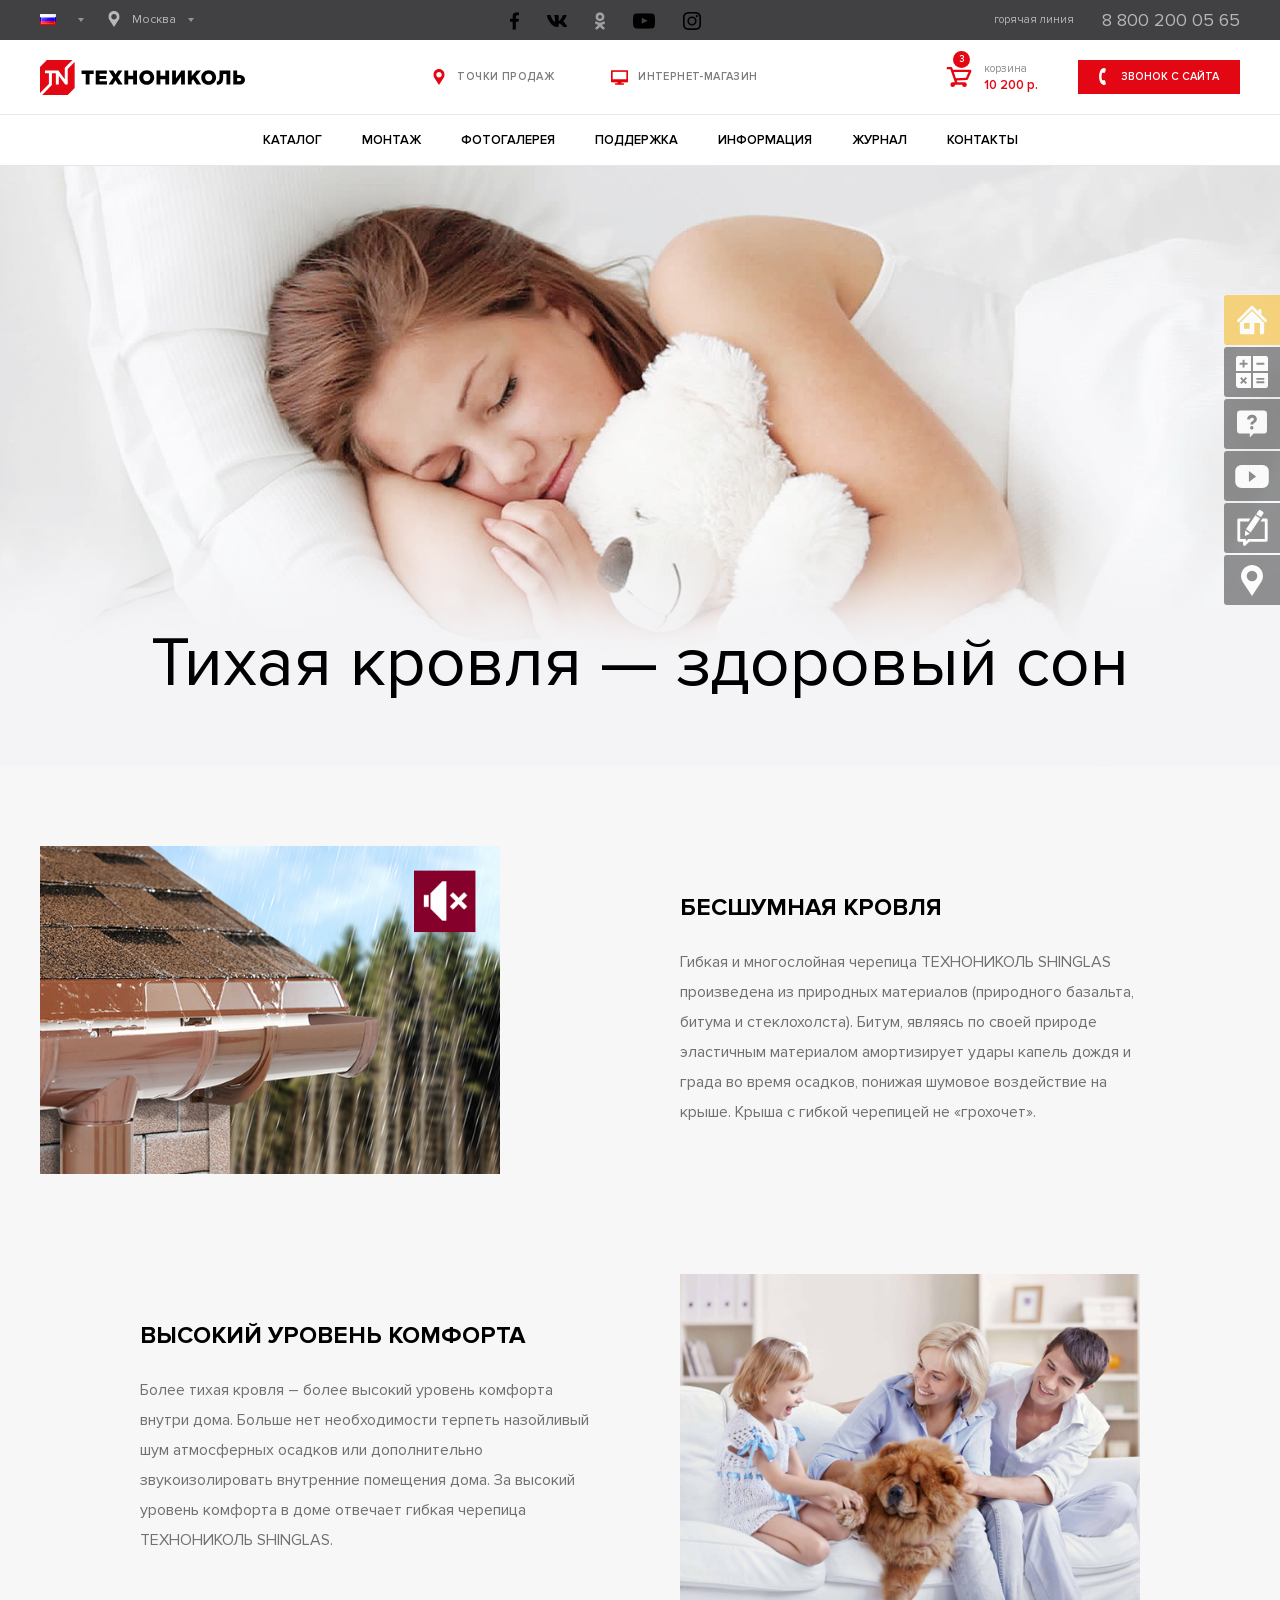
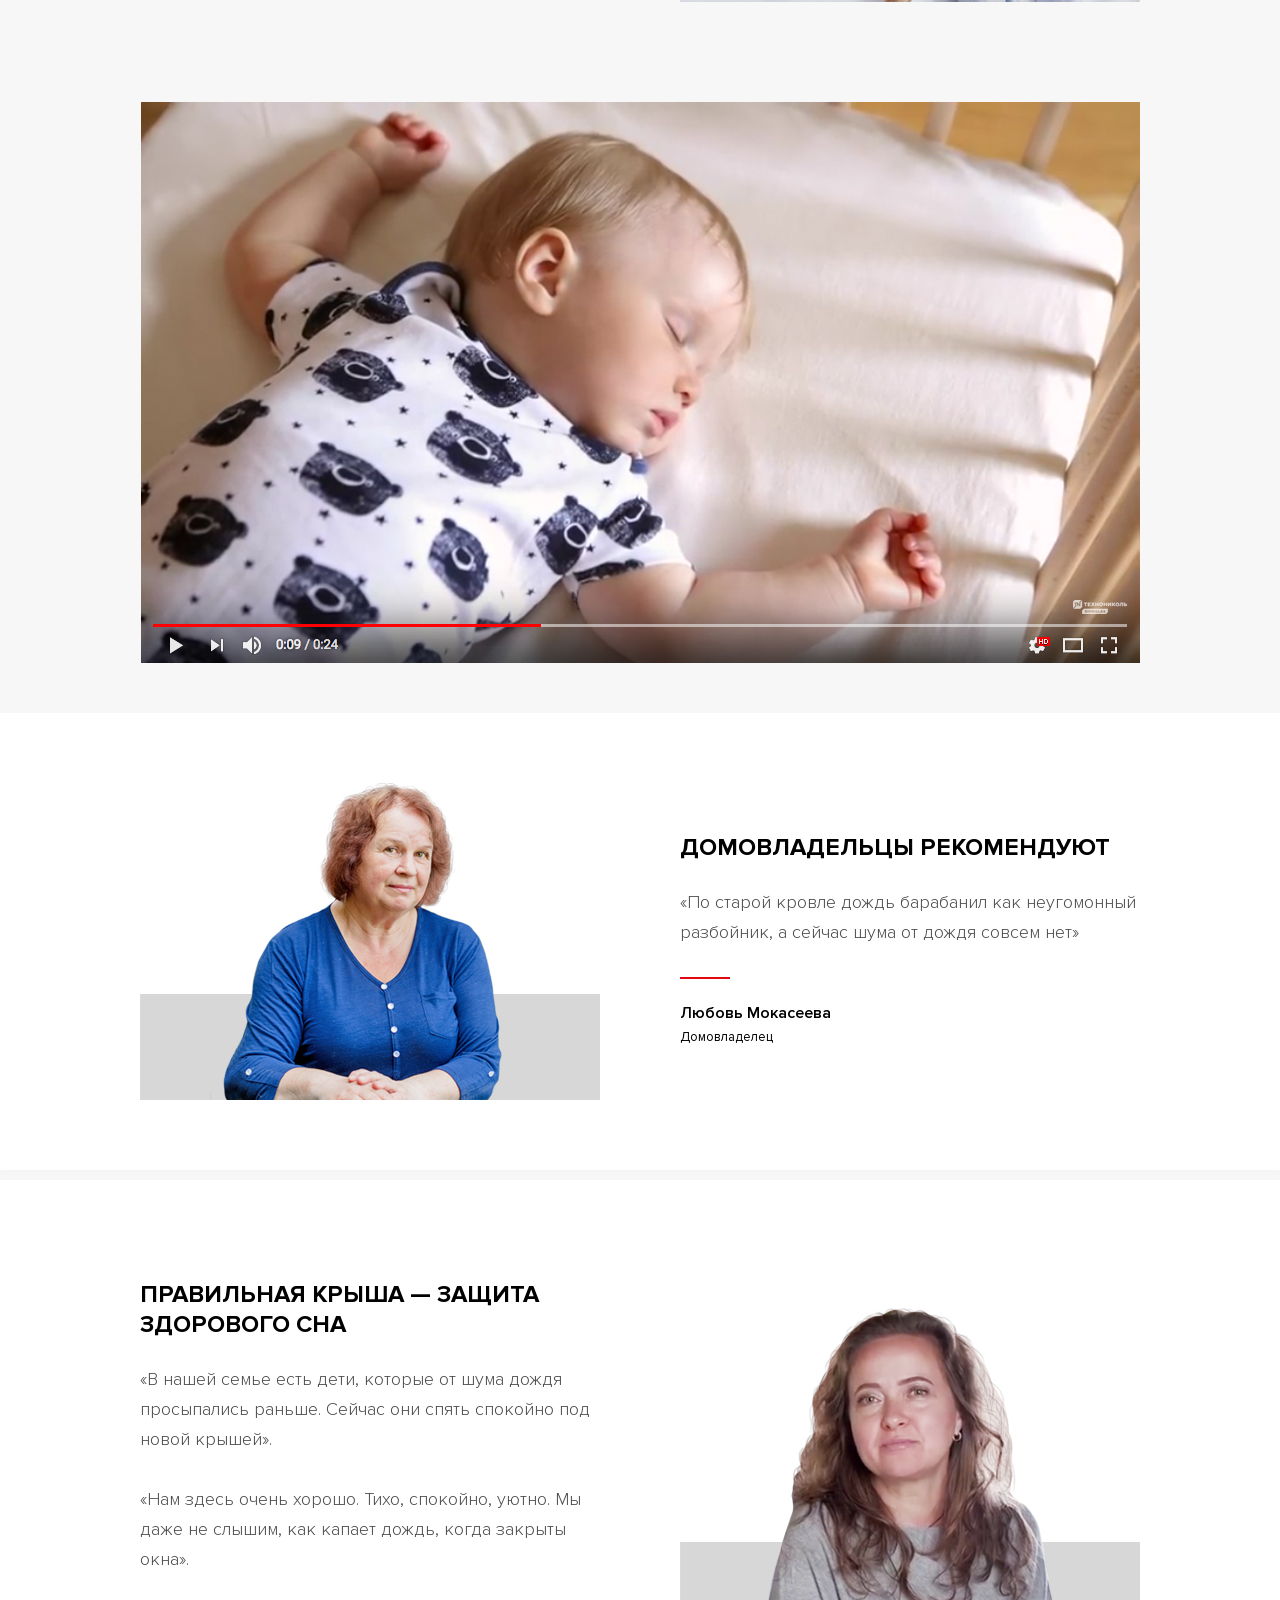
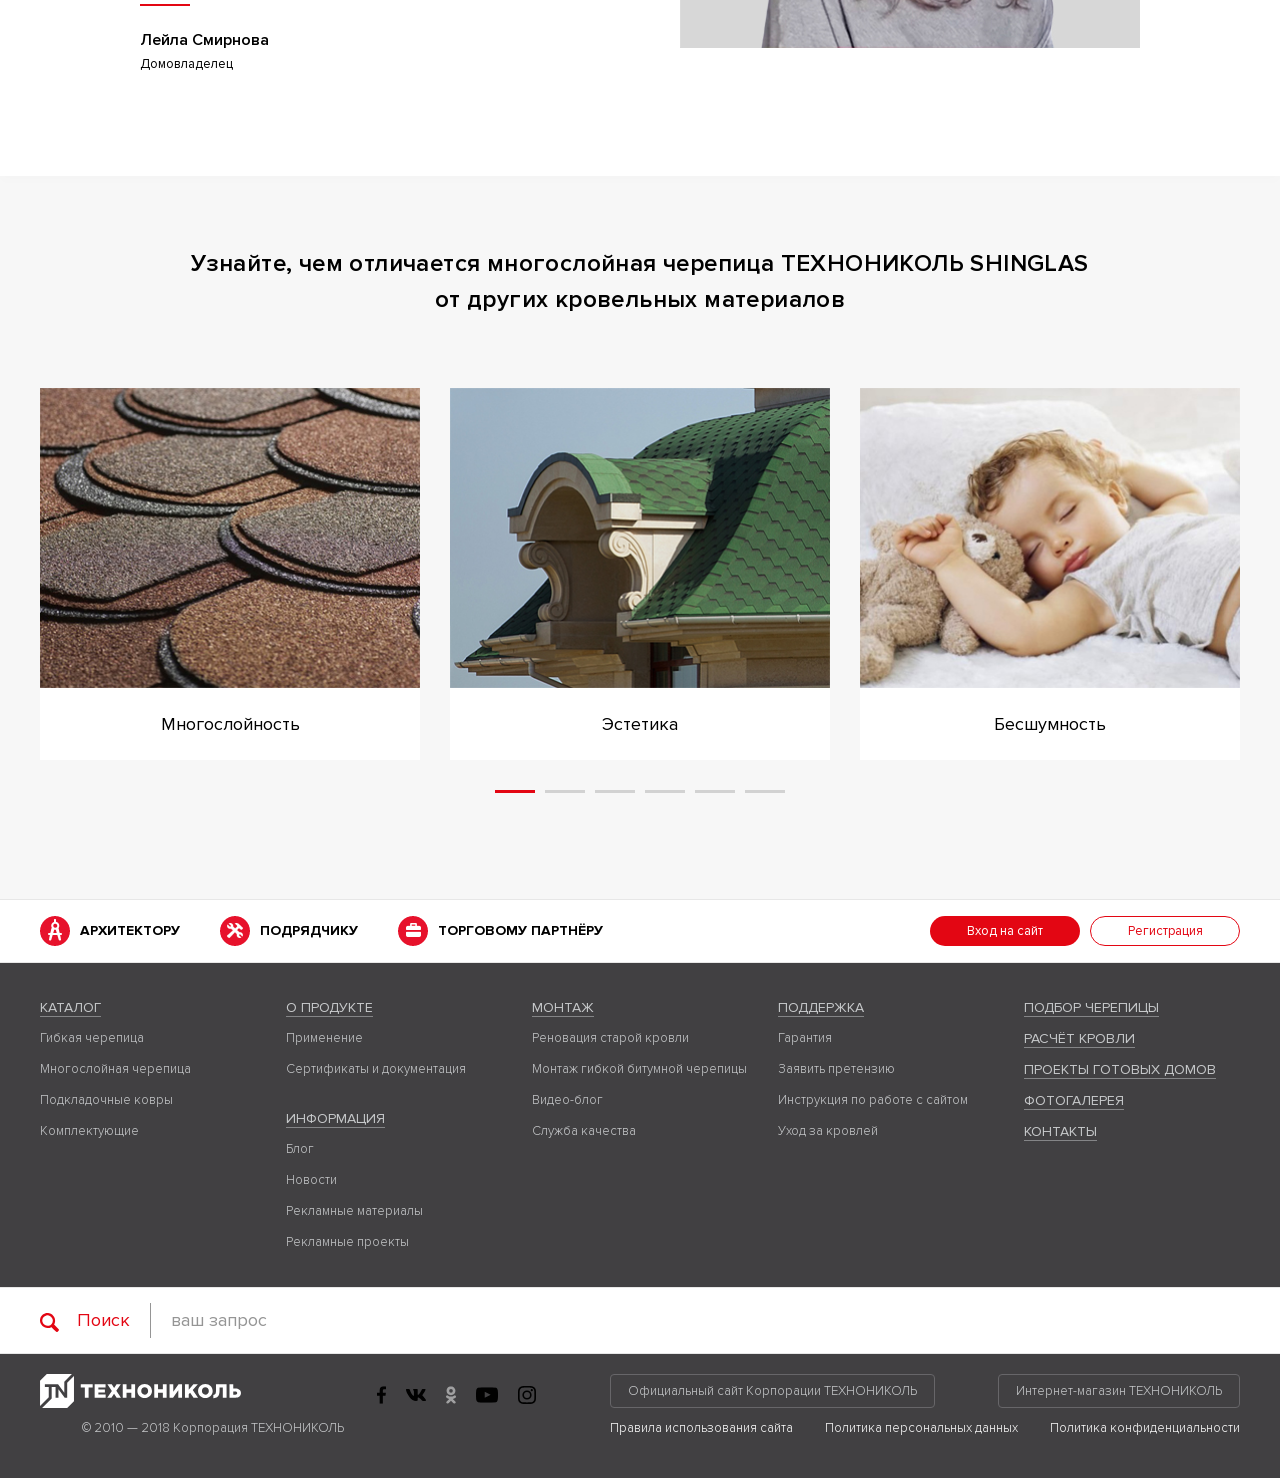
==== commit 533b3d3e: "up" ====
--- a/besshumnost.html
+++ b/besshumnost.html
@@ -438,7 +438,7 @@
                     </div>
                   </div>
                   <div class="col-sm-6 pull-sm-6">
-                    <figure class="article__section-image"><img src="images/img-b-01.jpg" alt=""></figure>
+                    <figure class="article__section-image article__section-image--left"><img src="images/img-b-01.jpg" alt=""></figure>
                   </div>
                 </div>
               </section>
@@ -451,38 +451,40 @@
                     </div>
                   </div>
                   <div class="col-sm-6">
-                    <figure class="article__section-image"><img src="images/img-b-02.jpg" alt=""></figure>
+                    <figure class="article__section-image article__section-image--right"><img src="images/img-b-02.jpg" alt=""></figure>
                   </div>
                 </div>
               </section>
               <section class="article__section">
                 <figure class="article__section-video"><img src="images/img-b-03.jpg" alt=""></figure>
               </section>
-              <section class="article__section bg-white">
+              <section class="article__section article__section--white">
                 <div class="row">
                   <div class="col-sm-6 push-sm-6 align-self-center">
                     <div class="article__section-desc">
                       <h2>домовладельцы рекомендуют</h2>
-                      <p>«По старой кровле дождь барабанил как неугомонный разбойник, а сейчас шума от дождя совсем нет»</p>
+                      <blockquote>«По старой кровле дождь барабанил как неугомонный разбойник, а сейчас шума от дождя совсем нет»</blockquote>
                       <cite>Любовь Мокасеева<small>Домовладелец</small></cite>
                     </div>
                   </div>
-                  <div class="col-sm-6 pull-sm-6">
+                  <div class="col-sm-6 pull-sm-6 align-self-center">
                     <figure class="article__section-image"><img src="images/img-b-04.jpg" alt=""></figure>
                   </div>
                 </div>
               </section>
-              <section class="article__section bg-white">
+              <section class="article__section article__section--100 article__section--white">
                 <div class="row">
                   <div class="col-sm-6 align-self-center">
                     <div class="article__section-desc">
                       <h2>правильная крыша — защита здорового сна</h2>
-                      <p>«В нашей семье есть дети, которые от шума дождя просыпались раньше. Сейчас они спять спокойно под новой крышей».</p>
-                      <p>«Нам здесь очень хорошо. Тихо, спокойно, уютно. Мы даже не слышим, как капает дождь, когда закрыты окна».</p>
+                      <blockquote>
+                        <p>«В нашей семье есть дети, которые от шума дождя просыпались раньше. Сейчас они спять спокойно под новой крышей».</p>
+                        <p>«Нам здесь очень хорошо. Тихо, спокойно, уютно. Мы даже не слышим, как капает дождь, когда закрыты окна».</p>
+                      </blockquote>
                       <cite>Лейла Смирнова<small>Домовладелец</small></cite>
                     </div>
                   </div>
-                  <div class="col-sm-6">
+                  <div class="col-sm-6 align-self-center">
                     <figure class="article__section-image"><img src="images/img-b-05.jpg" alt=""></figure>
                   </div>
                 </div>
--- a/css/app.min.css
+++ b/css/app.min.css
@@ -1144,6 +1144,27 @@
   width: 38rem;
   height: 29rem;
   margin: 0 1rem; }
+
+.icon-video {
+  display: block;
+  position: absolute;
+  top: 50%;
+  left: 50%;
+  z-index: 10;
+  width: 64rem;
+  height: 48rem;
+  border: 4rem solid #fff;
+  margin: -24rem 0 0 -32rem; }
+  .icon-video:after {
+    content: '';
+    display: block;
+    position: absolute;
+    top: 50%;
+    left: 50%;
+    border-top: 8rem solid transparent;
+    border-bottom: 8rem solid transparent;
+    border-left: 14rem solid #fff;
+    margin: -8rem 0 0 -7rem; }
 
 .ui-legend {
   display: block;
@@ -6238,7 +6259,7 @@
   align-items: flex-end;
   text-align: center;
   margin: 0 0 30rem;
-  padding: 70rem 0; }
+  padding: 60rem 0; }
   .article__head .row {
     min-width: 100%; }
   .article__head--white {
@@ -6246,19 +6267,36 @@
     .article__head--white .article__head-title {
       font-size: 80rem;
       line-height: 1;
-      font-weight: 700;
-      text-shadow: 0 2px 20px rgba(0, 0, 0, 0.5); }
+      font-weight: 600;
+      text-shadow: 0 2px 30px rgba(0, 0, 0, 0.5);
+      text-transform: uppercase; }
       .article__head--white .article__head-title small {
         padding: 10rem 0 0;
         display: block;
         font-size: 24rem; }
+      @media (max-width: 1199px) {
+        .article__head--white .article__head-title {
+          font-size: 60rem; }
+          .article__head--white .article__head-title small {
+            font-size: 16rem;
+            line-height: 20rem;
+            max-width: 480rem; } }
+      @media (max-width: 991px) {
+        .article__head--white .article__head-title {
+          font-size: 50rem; } }
+      @media (max-width: 767px) {
+        .article__head--white .article__head-title {
+          font-size: 40rem; } }
+      @media (max-width: 575px) {
+        .article__head--white .article__head-title {
+          font-size: 30rem; } }
   .article__head--right {
     -ms-flex-align: center;
     align-items: center;
     background: #ccc;
     text-align: left;
     color: #fff;
-    margin: 0 0 50rem; }
+    margin: 0; }
     @media (max-width: 1199px) {
       .article__head--right {
         -ms-flex-align: end;
@@ -6268,7 +6306,7 @@
       font-size: 60rem;
       line-height: 1;
       font-weight: 700;
-      margin: 0 0 0 -40rem;
+      margin: -65rem 0 0 -40rem;
       text-shadow: 0 2px 10px rgba(0, 0, 0, 0.5); }
       @media (max-width: 1199px) {
         .article__head--right .article__head-title {
@@ -6360,11 +6398,25 @@
     margin: 0 -40rem; }
     .article__section .row > [class^="col-"] {
       padding: 0 40rem; }
-  .article__section.bg-white {
-    margin: 0 0 10rem; }
-    .article__section.bg-white:after {
+  .article__section .btn {
+    padding-left: 35rem;
+    padding-right: 35rem;
+    letter-spacing: 0.5rem; }
+  .article__section.article__section--white {
+    margin: 0 0 10rem;
+    padding: 70rem 0; }
+    .article__section.article__section--white:after {
       background: #fff;
       box-shadow: 0 5rem 10rem rgba(0, 0, 0, 0.01); }
+  .article__section.article__section--0 {
+    padding: 0; }
+  .article__section.article__section--100 {
+    padding: 100rem 0; }
+  .article__section.article__section--collage {
+    text-align: center; }
+    .article__section.article__section--collage img {
+      display: inline-block;
+      vertical-align: top; }
   @media (max-width: 1199px) {
     .article__section .row {
       margin: 0 -15rem; }
@@ -6373,23 +6425,42 @@
   @media (max-width: 575px) {
     .article__section {
       padding: 20rem 0; }
-      .article__section.bg-white {
+      .article__section.article__section--100 {
+        padding: 30rem 0; }
+      .article__section.article__section--white {
         padding: 50rem 0; }
-        .article__section.bg-white .article__section-image {
-          margin: 0; } }
+      .article__section.article__section--blockquote {
+        margin: 0 0 -30rem; }
+      .article__section.article__section--collage {
+        margin: 0 -20rem; } }
 
 .article__section-image {
-  margin: 0; }
+  margin: 0;
+  display: inline-block;
+  vertical-align: top;
+  width: 100%; }
   .article__section-image img {
     display: block;
     width: 100%; }
+  .article__section-image--left {
+    margin: 0 0 0 -100rem; }
+    .article__section-image--left img {
+      float: right; }
+  .article__section-image--right {
+    margin: 0 -100rem 0 0; }
+    .article__section-image--right img {
+      float: left; }
+  .article__section-image--50vw {
+    margin: 0; }
+    .article__section-image--50vw img {
+      min-width: 50vw; }
   @media (max-width: 575px) {
     .article__section-image {
-      margin: 0 -20rem 30rem; } }
+      margin: 0 -20rem; } }
 
 .article__section-desc {
   font-size: 16rem;
-  line-height: 24rem;
+  line-height: 30rem;
   font-weight: 400;
   color: #707070; }
   .article__section-desc h2 {
@@ -6404,6 +6475,14 @@
     margin: 0 0 30rem; }
     .article__section-desc p:last-child {
       margin: 0; }
+  .article__section-desc blockquote {
+    font-style: normal;
+    margin: 0;
+    padding: 0;
+    border: none;
+    font-size: 18rem;
+    line-height: 30rem;
+    margin: 0 0 30rem; }
   .article__section-desc cite {
     position: relative;
     display: block;
@@ -6432,11 +6511,10 @@
       margin: 0 0 24rem; } }
   @media (max-width: 575px) {
     .article__section-desc {
-      margin: 0 0 30rem; } }
+      margin: 30rem 0; } }
 
 .article__section-video {
   margin: 0;
-  padding: 50rem 0;
   text-align: center; }
   .article__section-video img {
     display: inline-block;
@@ -6461,15 +6539,15 @@
       .article__section-full .article__section-image {
         margin: 0; } }
 
-.article__blockquote .row {
+.article__section--blockquote .row {
   -ms-flex-align: center;
   align-items: center; }
 
-.article__blockquote .article__section-desc {
+.article__section--blockquote .article__section-desc {
   text-align: right;
   position: relative;
   padding: 35rem 0; }
-  .article__blockquote .article__section-desc:before {
+  .article__section--blockquote .article__section-desc:before {
     content: '«';
     display: block;
     position: absolute;
@@ -6482,11 +6560,11 @@
     margin: 0 40rem 0 0; }
 
 @media (max-width: 1199px) {
-  .article__blockquote .article__section-desc {
+  .article__section--blockquote .article__section-desc {
     text-align: left;
     padding: 0;
     margin: 0; }
-    .article__blockquote .article__section-desc:before {
+    .article__section--blockquote .article__section-desc:before {
       top: auto;
       right: auto;
       left: 0;
@@ -6556,9 +6634,10 @@
     .article__section-text {
       text-align: left; } }
 
-.article__fromto {
-  position: relative; }
-  .article__fromto:after {
+.article__fromto-slides {
+  position: relative;
+  margin: 0 -40rem; }
+  .article__fromto-slides:after {
     content: '';
     display: block;
     position: absolute;
@@ -6569,24 +6648,31 @@
     height: 34rem;
     background-size: contain;
     margin: -47rem 0 0 -12rem; }
+  .article__fromto-slides .slick-list {
+    overflow: visible; }
+  .article__fromto-slides .slick-slide {
+    margin: 0 40rem; }
   @media (max-width: 575px) {
-    .article__fromto:after {
-      -ms-transform: rotate(90deg);
-      transform: rotate(90deg);
-      margin: -17rem 0 0 -12rem; }
-    .article__fromto .row {
-      margin-top: -40rem;
-      margin-bottom: -40rem; }
-      .article__fromto .row > [class^="col-"] {
-        padding-top: 40rem;
-        padding-bottom: 40rem; } }
+    .article__fromto-slides {
+      margin: 0 -20rem;
+      padding: 0 50rem 0 0; }
+      .article__fromto-slides:after {
+        display: none; }
+      .article__fromto-slides .slick-slide {
+        margin: 0; }
+      .article__fromto-slides .slick-dots {
+        position: absolute;
+        left: 0;
+        right: 0;
+        bottom: 60rem; } }
 
 .article__fromto-image {
   margin: 0 0 60rem;
   position: relative;
   display: inline-block;
   vertical-align: top;
-  width: 100%; }
+  width: 100%;
+  white-space: nowrap; }
   .article__fromto-image:before {
     content: '';
     float: left;
@@ -6604,7 +6690,7 @@
     position: absolute;
     top: 100%;
     left: 0;
-    width: 100%;
+    right: 0;
     text-align: center;
     padding: 10rem 0;
     min-height: 60rem;
@@ -6619,18 +6705,54 @@
       font-size: 16rem;
       line-height: 1;
       text-transform: none; }
+  @media (max-width: 575px) {
+    .article__fromto-image {
+      margin: 0 0 80rem; }
+      .article__fromto-image figcaption {
+        padding: 40rem 0 0;
+        margin: 0 -50rem 0 0; } }
+
+.article__section--choice {
+  margin: 0 -10rem 0 0;
+  padding-top: 0; }
+  .article__section--choice .row {
+    margin: 0;
+    -ms-flex-align: end;
+    align-items: flex-end; }
+    .article__section--choice .row > [class^="col-"] {
+      padding: 0; }
+  .article__section--choice h2 {
+    text-align: right;
+    padding: 35rem 60rem 0;
+    margin: 0 0 -6rem;
+    font-size: 36rem;
+    line-height: 42rem;
+    font-weight: 400; }
+  .article__section--choice img {
+    min-width: 100%; }
+  @media (max-width: 575px) {
+    .article__section--choice {
+      margin: 0 -20rem; }
+      .article__section--choice h2 {
+        font-size: 24rem;
+        line-height: 28rem;
+        text-align: center; }
+      .article__section--choice .row > [class^="col-"]:last-child {
+        display: none; } }
 
 .other {
-  padding: 50rem 0 100rem; }
+  padding: 60rem 0 100rem; }
 
 .other__heading {
   display: block;
   font-size: 24rem;
   line-height: 36rem;
-  font-weight: 400;
+  font-weight: 600;
   text-align: center;
-  max-width: 860rem;
-  margin: 0 auto 80rem; }
+  max-width: 900rem;
+  margin: 0 auto 70rem;
+  letter-spacing: 0.4rem;
+  color: #000; }
   @media (max-width: 575px) {
     .other__heading {
       font-size: 18rem;
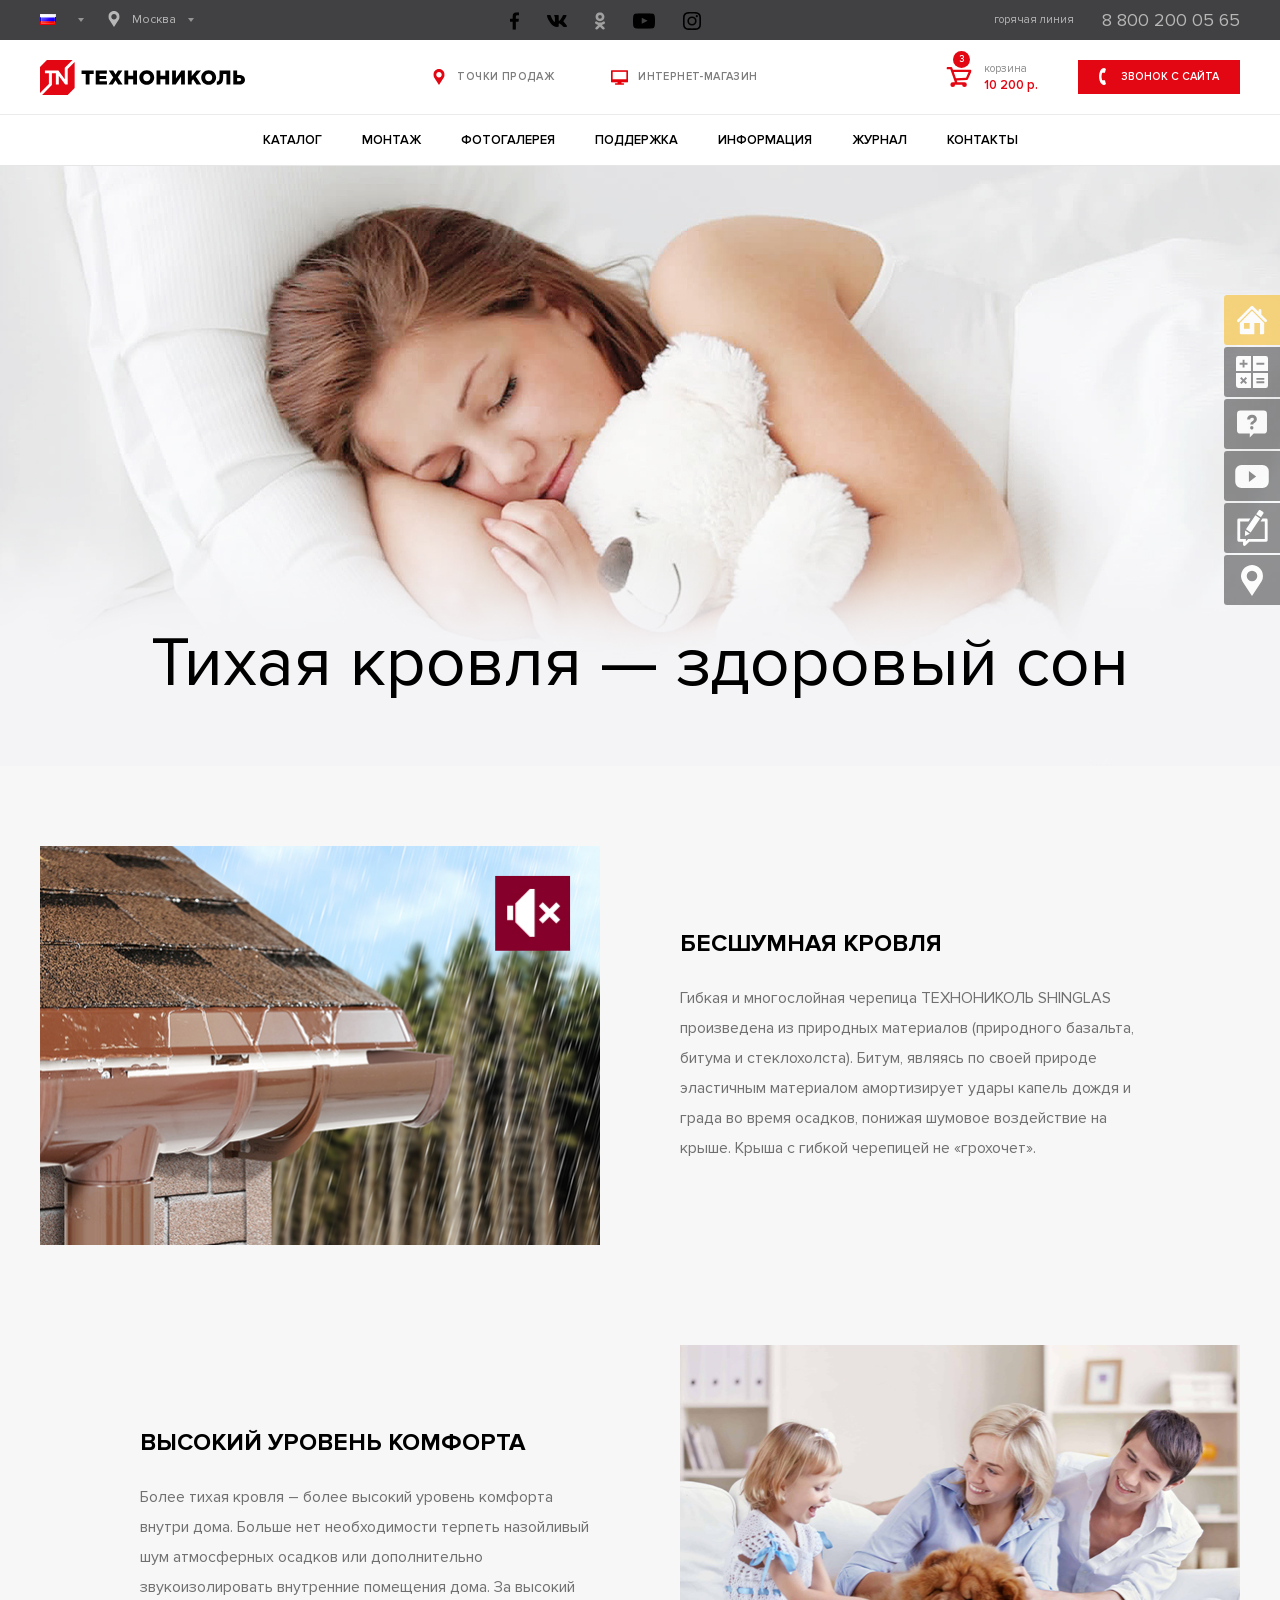
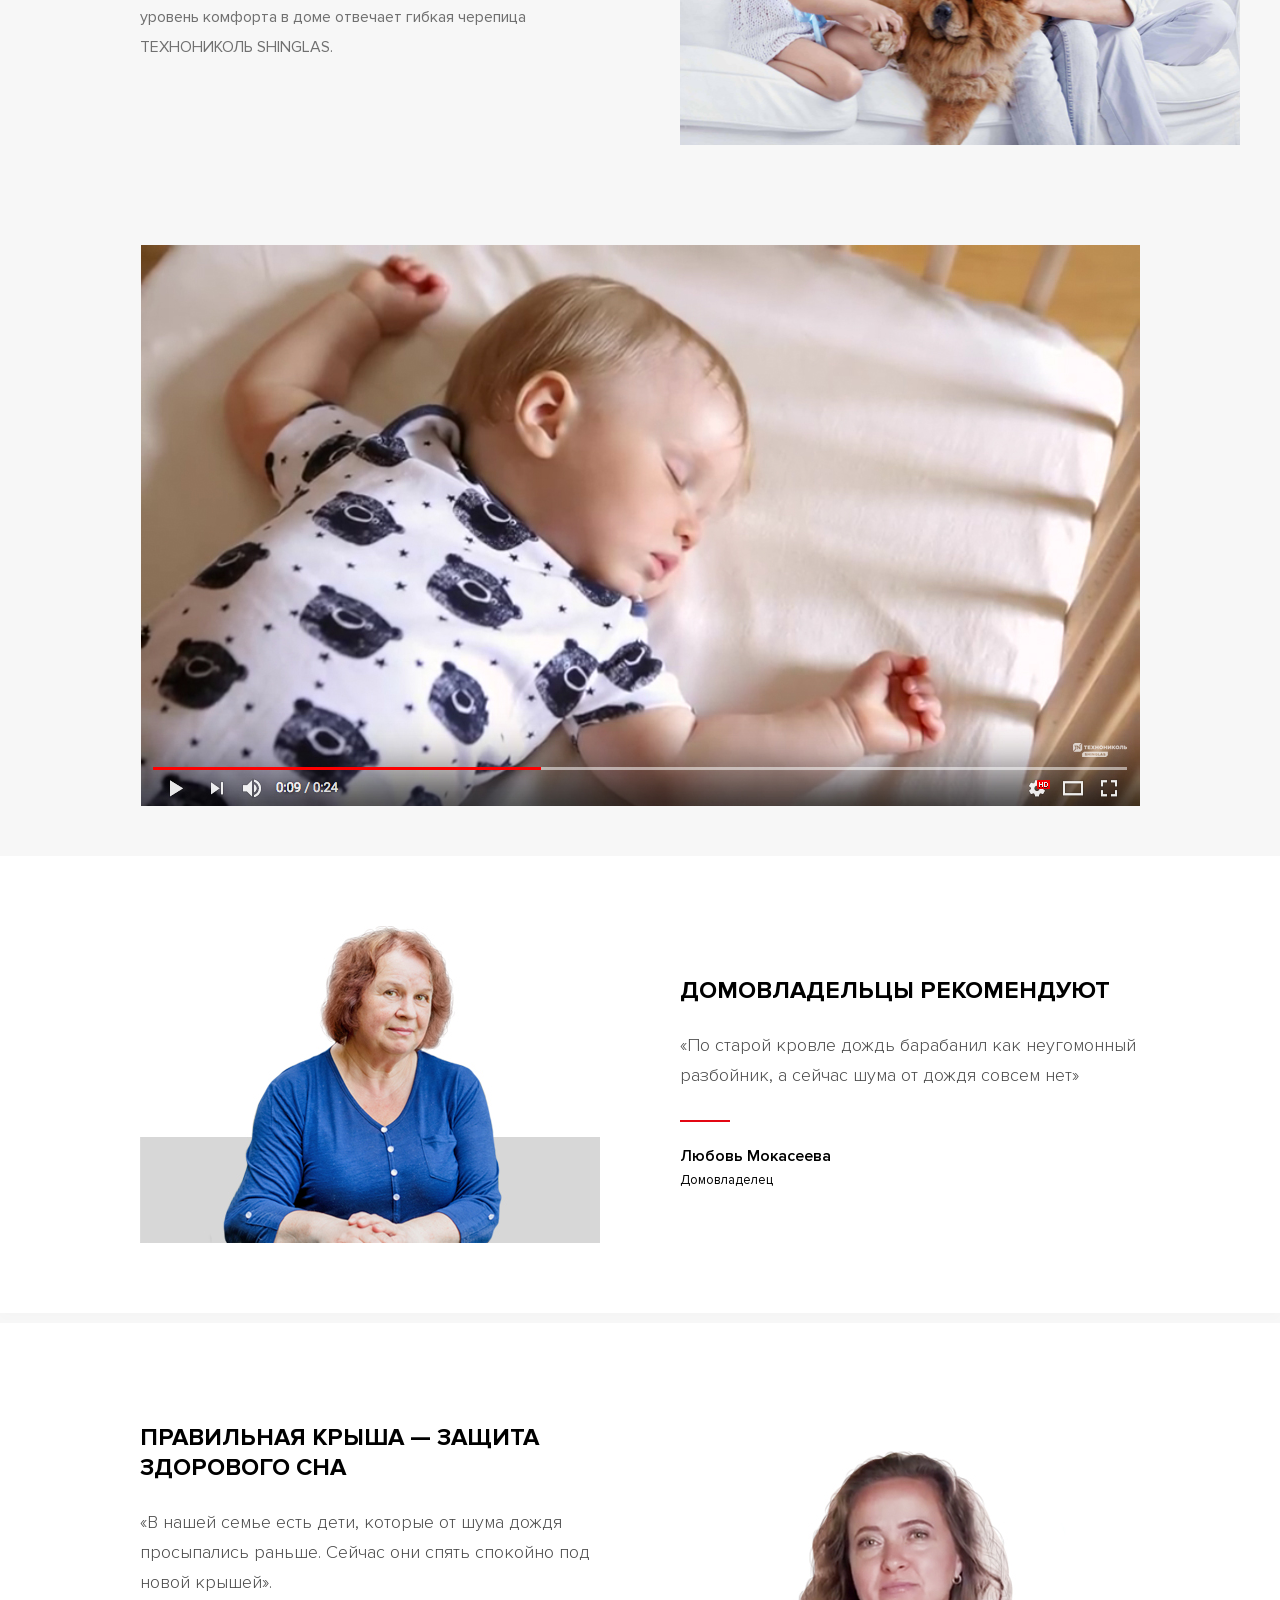
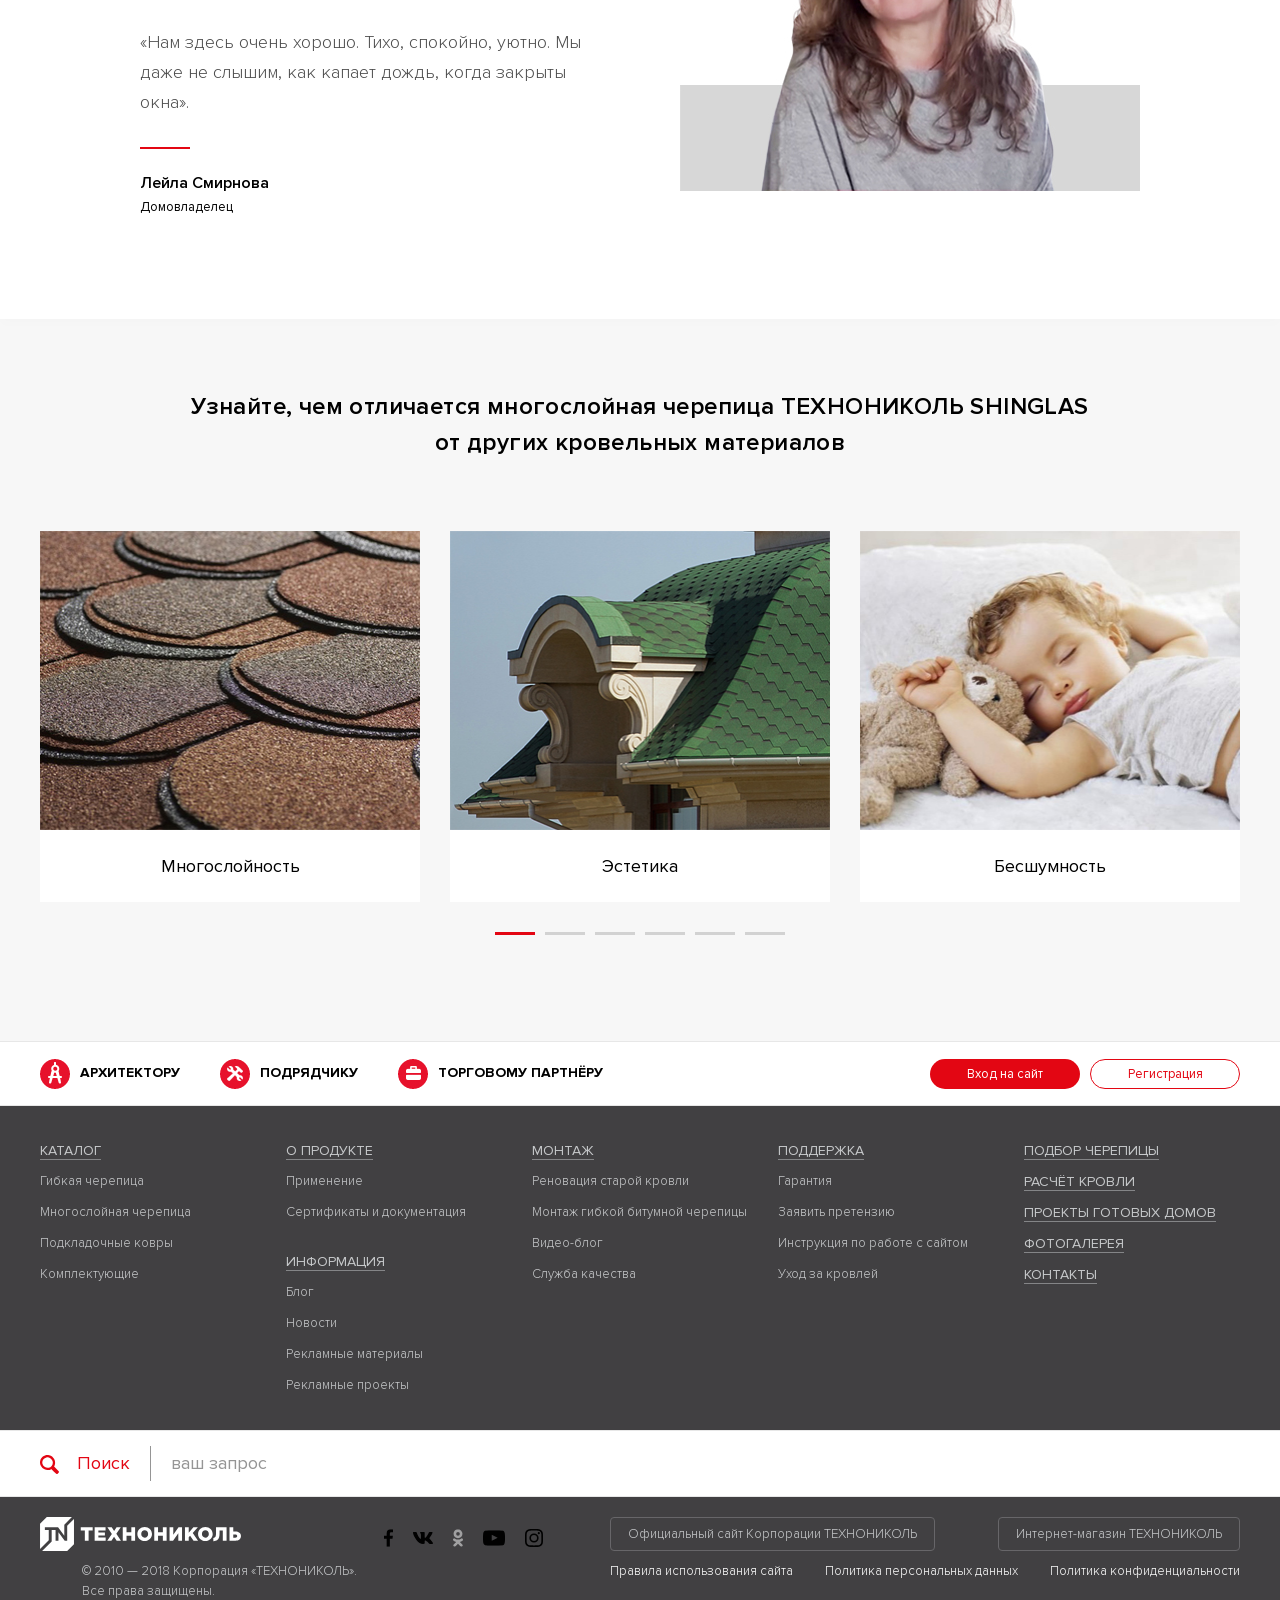
==== commit e9336b1b: "fixed footer and autocmpleaate, removed browserfy" ====
--- a/besshumnost.html
+++ b/besshumnost.html
@@ -657,9 +657,9 @@
                   <div class="footer__info-group"><a class="footer__info-link" href="#">Правила использования сайта </a><a class="footer__info-link" href="#">Политика персональных данных</a><a class="footer__info-link" href="#">Политика конфиденциальности</a></div>
                 </nav>
               </div>
-              <div class="col-xl-auto order-xl-1">
+              <div class="col-xl-3 order-xl-1">
                 <div class="footer__logo"><a href="#"><img src="images/logo-white.svg" alt="ТЕХНОНИКОЛЬ"></a></div>
-                <p class="footer__copyright">© 2010 — 2018 Корпорация ТЕХНОНИКОЛЬ</p>
+                <p class="footer__copyright">© 2010 — 2018 Корпорация «ТЕХНОНИКОЛЬ». Все права защищены.</p>
               </div>
             </div>
           </div>
--- a/css/app.min.css
+++ b/css/app.min.css
@@ -1145,27 +1145,6 @@
   height: 29rem;
   margin: 0 1rem; }
 
-.icon-video {
-  display: block;
-  position: absolute;
-  top: 50%;
-  left: 50%;
-  z-index: 10;
-  width: 64rem;
-  height: 48rem;
-  border: 4rem solid #fff;
-  margin: -24rem 0 0 -32rem; }
-  .icon-video:after {
-    content: '';
-    display: block;
-    position: absolute;
-    top: 50%;
-    left: 50%;
-    border-top: 8rem solid transparent;
-    border-bottom: 8rem solid transparent;
-    border-left: 14rem solid #fff;
-    margin: -8rem 0 0 -7rem; }
-
 .ui-legend {
   display: block;
   font-size: 24rem;
@@ -1196,9 +1175,9 @@
 .ui-field {
   display: block;
   position: relative;
-  margin: 0 0 10rem; }
-  .ui-field .ui-input, .ui-field
-  .ui-textarea {
+  margin: 0 0 30rem; }
+  .ui-field .ui-input,
+  .ui-field .ui-textarea {
     margin: 0; }
   .ui-field .icon-error, .ui-field .icon-valid {
     position: absolute;
@@ -1208,18 +1187,18 @@
     color: #F1002C; }
   .ui-field .icon-valid {
     color: #4CC070; }
-  .ui-field.is-error .ui-input, .ui-field.is-error
-  .ui-textarea {
+  .ui-field.is-error .ui-input,
+  .ui-field.is-error .ui-textarea {
     border-color: #F1002C; }
-  .ui-field.is-focus .ui-input, .ui-field.is-focus
-  .ui-textarea, .ui-field.is-focus .ui-textarea {
+  .ui-field.is-focus .ui-input,
+  .ui-field.is-focus .ui-textarea, .ui-field.is-focus .ui-textarea {
     padding: 30rem 18rem 10rem; }
   .ui-field.is-focus .ui-placeholder {
     font-size: 13rem;
     padding: 8rem 18rem; }
 
-form input.ui-input, form
-input.ui-textarea,
+form input.ui-input,
+form input.ui-textarea,
 .ui-input,
 form textarea.ui-textarea,
 .ui-textarea {
@@ -1232,23 +1211,23 @@
   color: #000;
   border-radius: 0;
   -webkit-appearance: none;
-  margin: 0 0 10rem;
+  margin: 0 0 30rem;
   height: 50rem;
   -webkit-backface-visibility: hidden;
   backface-visibility: hidden; }
-  form input.ui-input::-webkit-input-placeholder, form
-  input.ui-textarea::-webkit-input-placeholder,
+  form input.ui-input::-webkit-input-placeholder,
+  form input.ui-textarea::-webkit-input-placeholder,
   .ui-input::-webkit-input-placeholder,
   form textarea.ui-textarea::-webkit-input-placeholder,
   .ui-textarea::-webkit-input-placeholder {
     color: #959595; }
-  form input.ui-input:focus, form
-  input.ui-textarea:focus,
+  form input.ui-input:focus,
+  form input.ui-textarea:focus,
   .ui-input:focus,
   .ui-textarea:focus {
     border-color: #414042; }
-  form input.ui-input:disabled, form
-  input.ui-textarea:disabled,
+  form input.ui-input:disabled,
+  form input.ui-textarea:disabled,
   .ui-input:disabled,
   .ui-textarea:disabled {
     border-color: #e4ebf1;
@@ -1476,14 +1455,15 @@
   vertical-align: top;
   position: relative;
   padding: 0 0 0 28rem;
-  margin: 0 0 15rem;
   font-size: 12rem;
   line-height: 20rem;
   cursor: pointer;
   -webkit-backface-visibility: hidden;
   backface-visibility: hidden;
   color: #959595;
-  transition: 0.25s; }
+  transition: 0.25s;
+  display: block;
+  margin: 0 0 30rem; }
   .ui-check.is-error .ui-check__radio, .ui-check.is-error .ui-check__checkbox {
     border-color: #F1002C; }
   .ui-check a {
@@ -1520,7 +1500,6 @@
     border-color: #E30613; }
     .ui-check__input:checked ~ .ui-check__btn img {
       opacity: 1;
-      -webkit-filter: grayscale(0%);
       filter: grayscale(0%); }
 
 .ui-check__radio {
@@ -1577,7 +1556,6 @@
     display: inline-block;
     vertical-align: middle;
     max-height: 100%;
-    -webkit-filter: grayscale(100%);
     filter: grayscale(100%);
     opacity: 0.5;
     transition: 0.25s; }
@@ -1701,15 +1679,15 @@
   .btn--link:hover {
     color: #E50000; }
 
-.ui-list-ul, .use__item-content ul, .use__panel-list {
-  margin: 0 0 20rem;
+.ui-list-ul, .ui-wysiwyg ul, .use__item-content ul, .use__panel-list {
+  margin: 0 0 30rem;
   padding: 0;
   list-style: none; }
-  .ui-list-ul > li, .use__item-content ul > li, .use__panel-list > li {
+  .ui-list-ul > li, .ui-wysiwyg ul > li, .use__item-content ul > li, .use__panel-list > li {
     position: relative;
     padding: 0 0 0 22rem;
     margin: 0 0 20rem; }
-    .ui-list-ul > li:after, .use__item-content ul > li:after, .use__panel-list > li:after {
+    .ui-list-ul > li:after, .ui-wysiwyg ul > li:after, .use__item-content ul > li:after, .use__panel-list > li:after {
       content: '';
       display: block;
       position: absolute;
@@ -1732,31 +1710,32 @@
   .ui-list-arrow > li, .use__panel-list--arrow > li {
     padding: 0 0 0 22rem; } }
 
-.ui-list-ol, .use__item-content ol, .guide__body ol {
-  margin: 0 0 20rem;
+.ui-list-ol, .ui-wysiwyg ol, .use__item-content ol, .guide__body ol {
+  margin: 0 0 30rem;
   padding: 0;
   list-style: none;
   counter-reset: point; }
-  .ui-list-ol > li, .use__item-content ol > li, .guide__body ol > li {
+  .ui-list-ol > li, .ui-wysiwyg ol > li, .use__item-content ol > li, .guide__body ol > li {
     position: relative;
     padding: 0 0 0 22rem;
     margin: 0 0 20rem; }
-    .ui-list-ol > li:after, .use__item-content ol > li:after, .guide__body ol > li:after {
+    .ui-list-ol > li:after, .ui-wysiwyg ol > li:after, .use__item-content ol > li:after, .guide__body ol > li:after {
       content: counter(point) ".";
       counter-increment: point 1;
       position: absolute;
       top: 0;
-      left: 0; }
+      left: 0;
+      color: #E50000; }
 
 .ui-table-scroll {
   overflow-x: auto;
   max-width: 100%;
   width: 100%;
   margin: 0 0 25rem; }
-  .ui-table-scroll .ui-table {
+  .ui-table-scroll .ui-table, .ui-table-scroll .ui-wysiwyg table, .ui-wysiwyg .ui-table-scroll table {
     margin: 0; }
 
-.ui-table {
+.ui-table, .ui-wysiwyg table {
   width: 100%;
   margin: 0 0 25rem;
   text-align: left;
@@ -1765,15 +1744,15 @@
   color: #333333;
   border-collapse: collapse;
   border-spacing: 0; }
-  .ui-table th, .ui-table td {
+  .ui-table th, .ui-wysiwyg table th, .ui-table td, .ui-wysiwyg table td {
     padding: 10rem 12rem;
     border-bottom: 1px solid #E7E8E9; }
-  .ui-table th {
+  .ui-table th, .ui-wysiwyg table th {
     font-weight: 700;
     text-transform: uppercase;
     border-width: 2px;
     white-space: nowrap; }
-  .ui-table tbody tr:nth-child(even) td {
+  .ui-table tbody tr:nth-child(even) td, .ui-wysiwyg table tbody tr:nth-child(even) td {
     background: #F7F7F7; }
   .ui-table__layout {
     table-layout: fixed; }
@@ -1876,7 +1855,7 @@
 
 hr {
   border: none;
-  border-top: 1px solid #E7E8E9;
+  border-top: 1px solid rgba(0, 0, 0, 0.1);
   margin: 25rem 0; }
 
 blockquote {
@@ -1889,7 +1868,8 @@
   font-style: italic;
   color: #4c4c4c; }
 
-b, strong {
+b,
+strong {
   font-weight: 700; }
 
 a {
@@ -2260,11 +2240,9 @@
   cursor: zoom-in; }
 
 .fancybox-can-drag .fancybox-content {
-  cursor: -webkit-grab;
   cursor: grab; }
 
 .fancybox-is-dragging .fancybox-content {
-  cursor: -webkit-grabbing;
   cursor: grabbing; }
 
 .fancybox-container [data-selectable='true'] {
@@ -4641,7 +4619,7 @@
     bottom: 0;
     right: 0;
     height: 40%;
-    background: linear-gradient(to bottom, transparent 0%, rgba(0, 0, 0, 0.7) 100%);
+    background: linear-gradient(to bottom, rgba(0, 0, 0, 0) 0%, rgba(0, 0, 0, 0.7) 100%);
     z-index: 1;
     opacity: 0; }
   .news__item-image img {
@@ -6082,7 +6060,7 @@
   color: #E30613;
   cursor: pointer; }
 
-.location__input {
+form input.location__input {
   margin: 0;
   display: block;
   width: 100%;
@@ -6091,11 +6069,9 @@
   font: 300 15rem/18rem "Proxima Nova", Helvetica, Arial, sans-serif;
   color: #000;
   padding: 15rem 20rem 15rem 50rem; }
-  .location__input::-webkit-input-placeholder {
+  form input.location__input:-ms-input-placeholder {
     color: #acacac; }
-  .location__input:-ms-input-placeholder {
-    color: #acacac; }
-  .location__input::placeholder {
+  form input.location__input::placeholder {
     color: #acacac; }
 
 .location__control {
@@ -6438,7 +6414,7 @@
   margin: 0;
   display: inline-block;
   vertical-align: top;
-  width: 100%; }
+  min-width: 100%; }
   .article__section-image img {
     display: block;
     width: 100%; }
@@ -6451,12 +6427,16 @@
     .article__section-image--right img {
       float: left; }
   .article__section-image--50vw {
+    width: 100%;
     margin: 0; }
     .article__section-image--50vw img {
       min-width: 50vw; }
   @media (max-width: 575px) {
     .article__section-image {
-      margin: 0 -20rem; } }
+      margin: 0 -20rem; }
+      .article__section-image--50vw {
+        width: auto;
+        margin: 0 -20rem; } }
 
 .article__section-desc {
   font-size: 16rem;
@@ -6519,6 +6499,13 @@
   .article__section-video img {
     display: inline-block;
     vertical-align: top; }
+  .article__section-video .icon-video {
+    position: absolute;
+    top: 50%;
+    left: 50%;
+    z-index: 2;
+    -ms-transform: translate(-50%, -50%);
+    transform: translate(-50%, -50%); }
   @media (max-width: 575px) {
     .article__section-video {
       padding: 10rem 0 30rem;
@@ -6532,12 +6519,18 @@
   width: 100vw;
   -ms-transform: translate(-50%, 0);
   transform: translate(-50%, 0); }
+  .article__section-full .article__section-image {
+    width: 50%;
+    min-width: auto; }
+    .article__section-full .article__section-image img {
+      min-height: 100%; }
   @media (max-width: 575px) {
     .article__section-full {
       -ms-flex-wrap: wrap;
       flex-wrap: wrap; }
       .article__section-full .article__section-image {
-        margin: 0; } }
+        margin: 0;
+        width: 100%; } }
 
 .article__section--blockquote .row {
   -ms-flex-align: center;
@@ -6761,6 +6754,10 @@
 
 .other__slides {
   margin: 0 -30rem; }
+  .other__slides.slick-initialized {
+    overflow: hidden; }
+  .other__slides .slick-list {
+    overflow: visible; }
   .other__slides .slick-slide {
     margin: 0 10rem; }
   @media (min-width: 768px) {
@@ -9864,8 +9861,6 @@
   width: 100%;
   -ms-flex: 1;
   flex: 1; }
-  .footer__search-input::-webkit-input-placeholder {
-    color: #959595; }
   .footer__search-input:-ms-input-placeholder {
     color: #959595; }
   .footer__search-input::placeholder {
@@ -9889,7 +9884,6 @@
   line-height: 20rem;
   font-weight: 300;
   color: #c7c9cb;
-  white-space: nowrap;
   position: relative;
   display: block;
   margin: 0 0 20rem;
@@ -9897,6 +9891,7 @@
   @media (min-width: 1200px) {
     .footer__copyright {
       left: 42rem;
+      margin-bottom: 0;
       text-align: left; } }
 
 .footer__social {
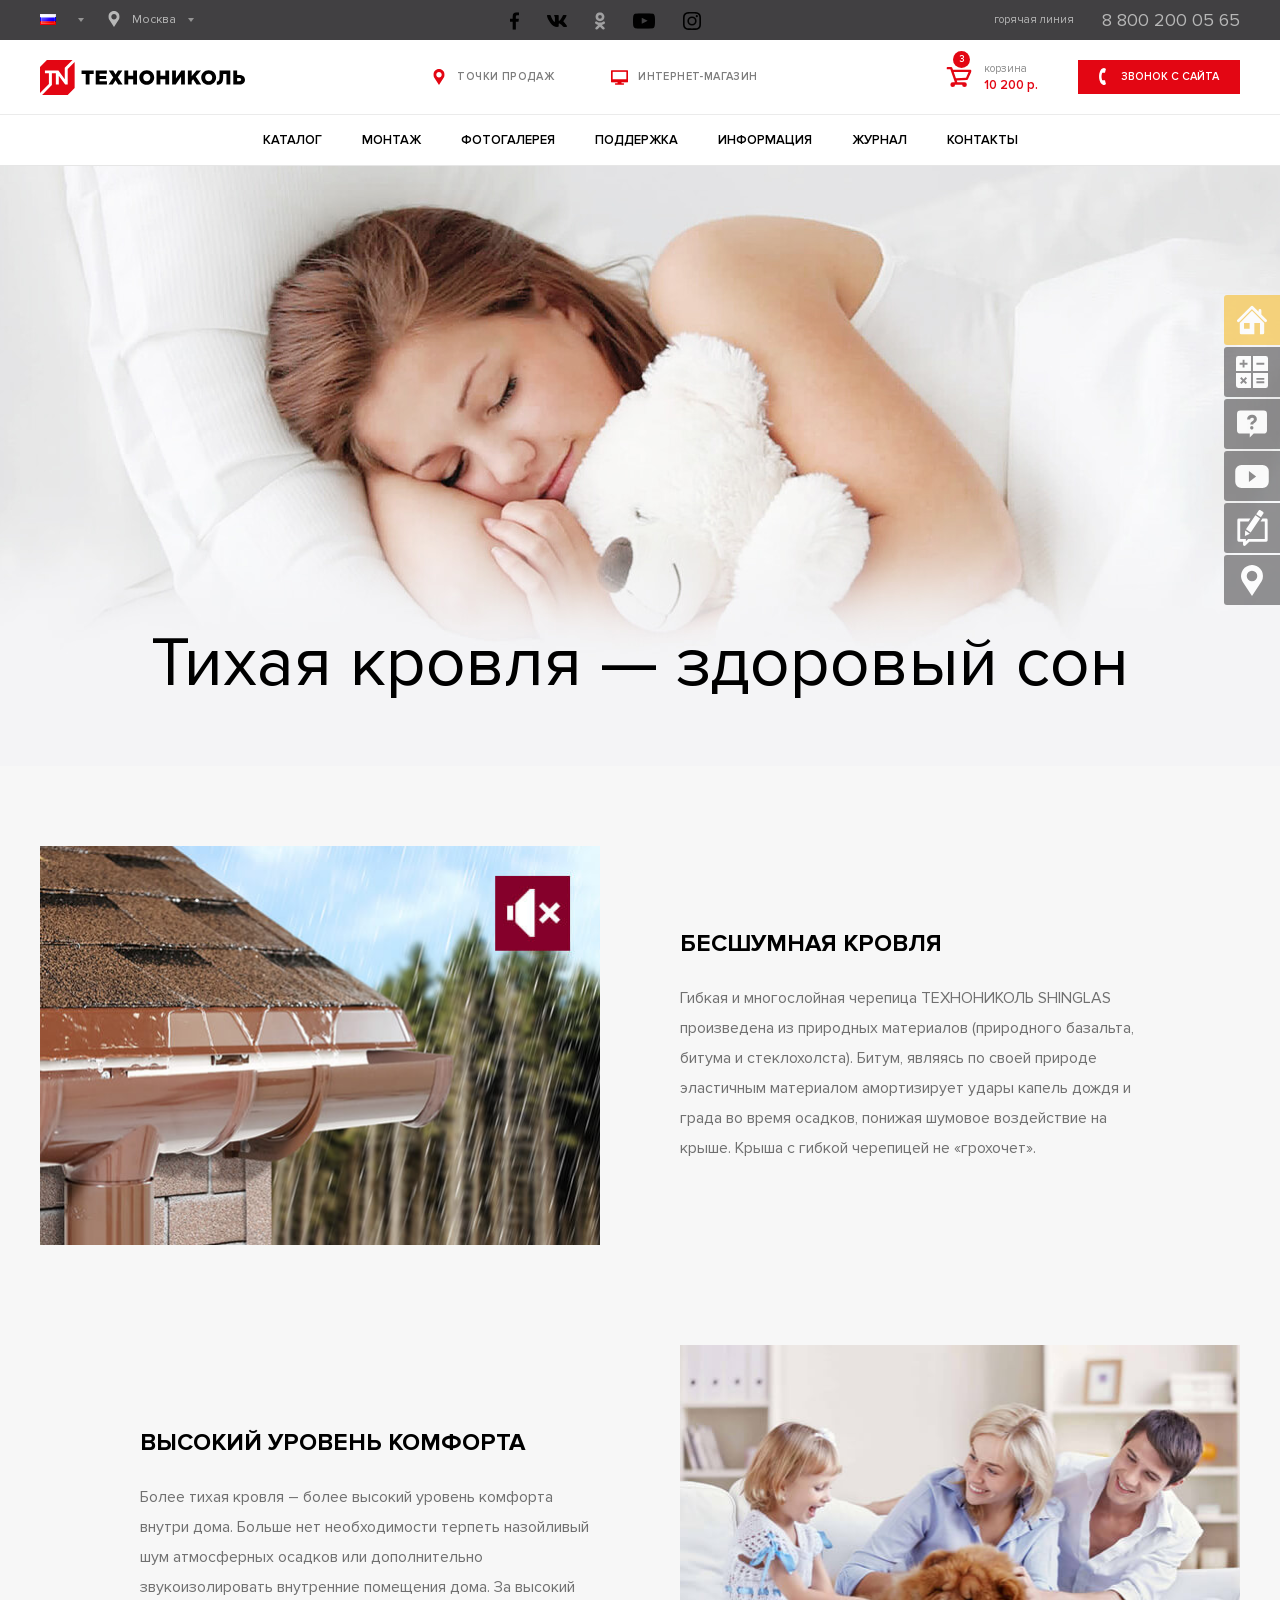
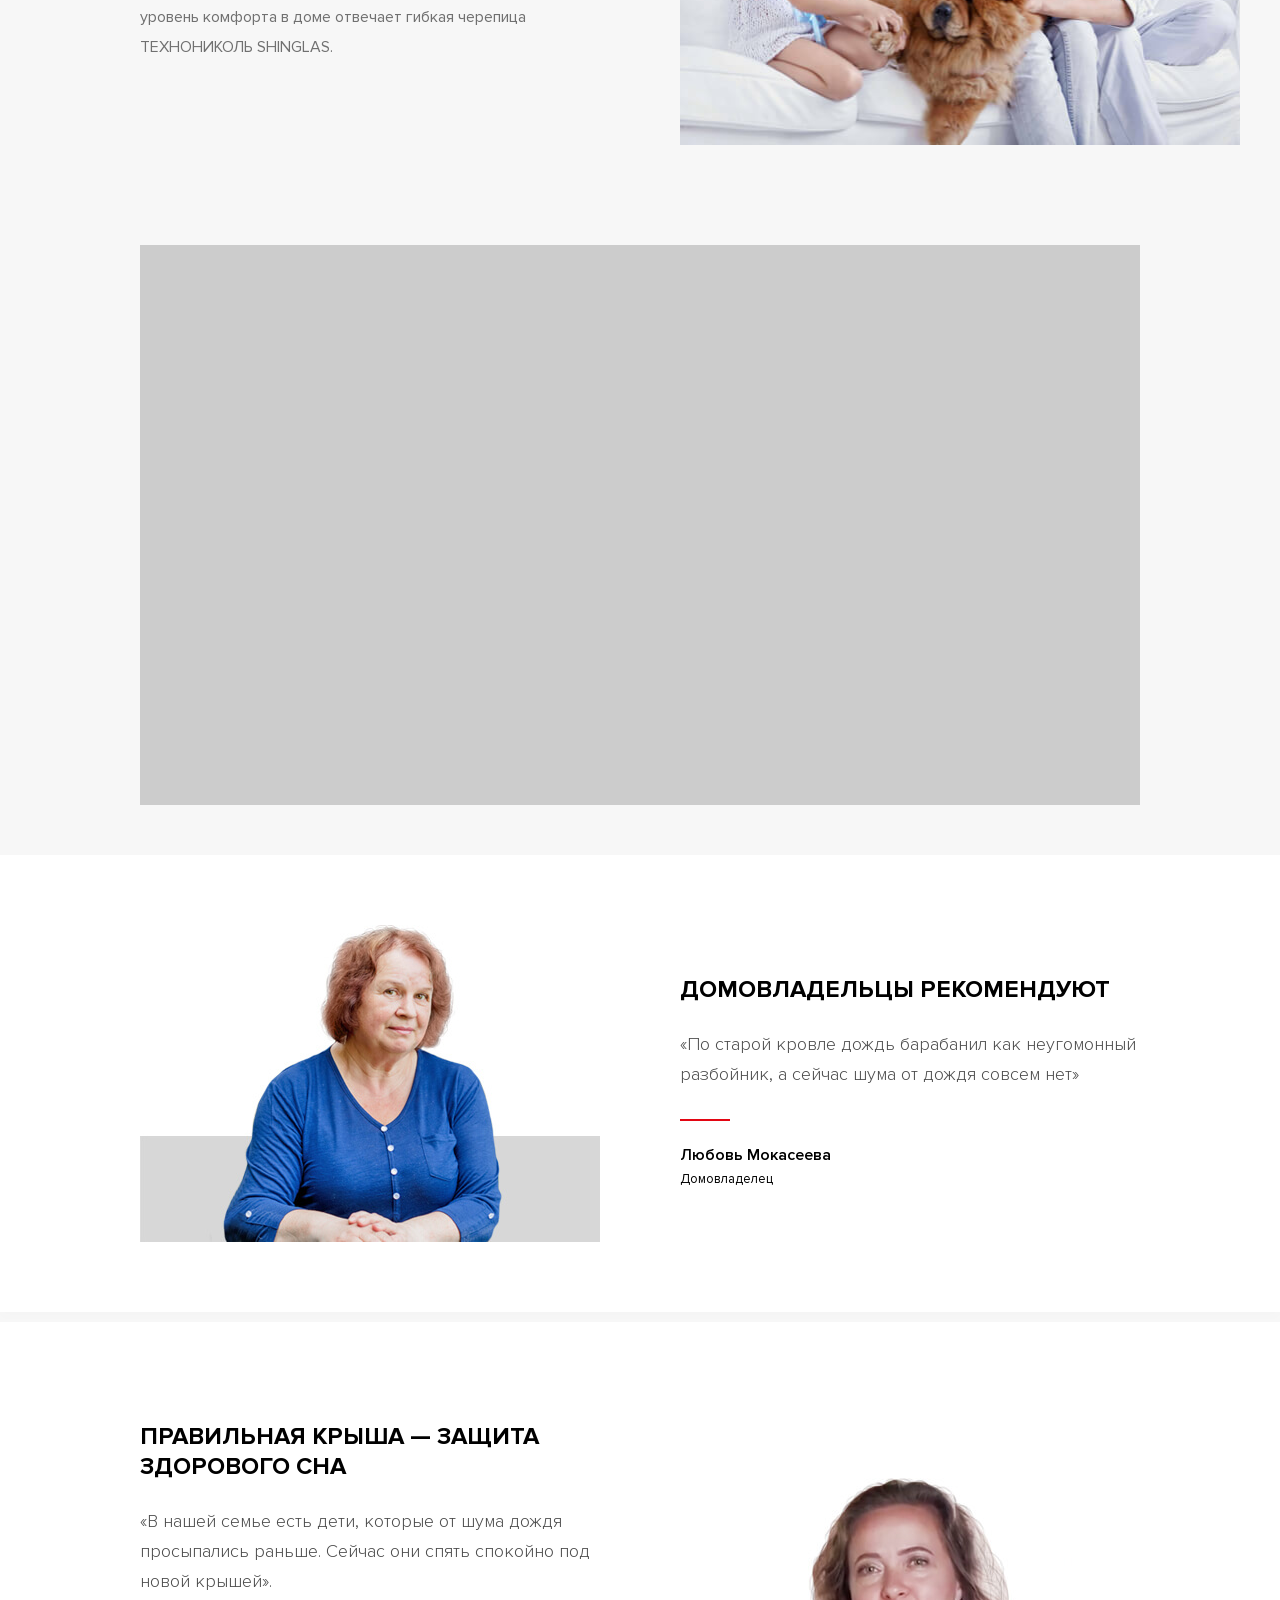
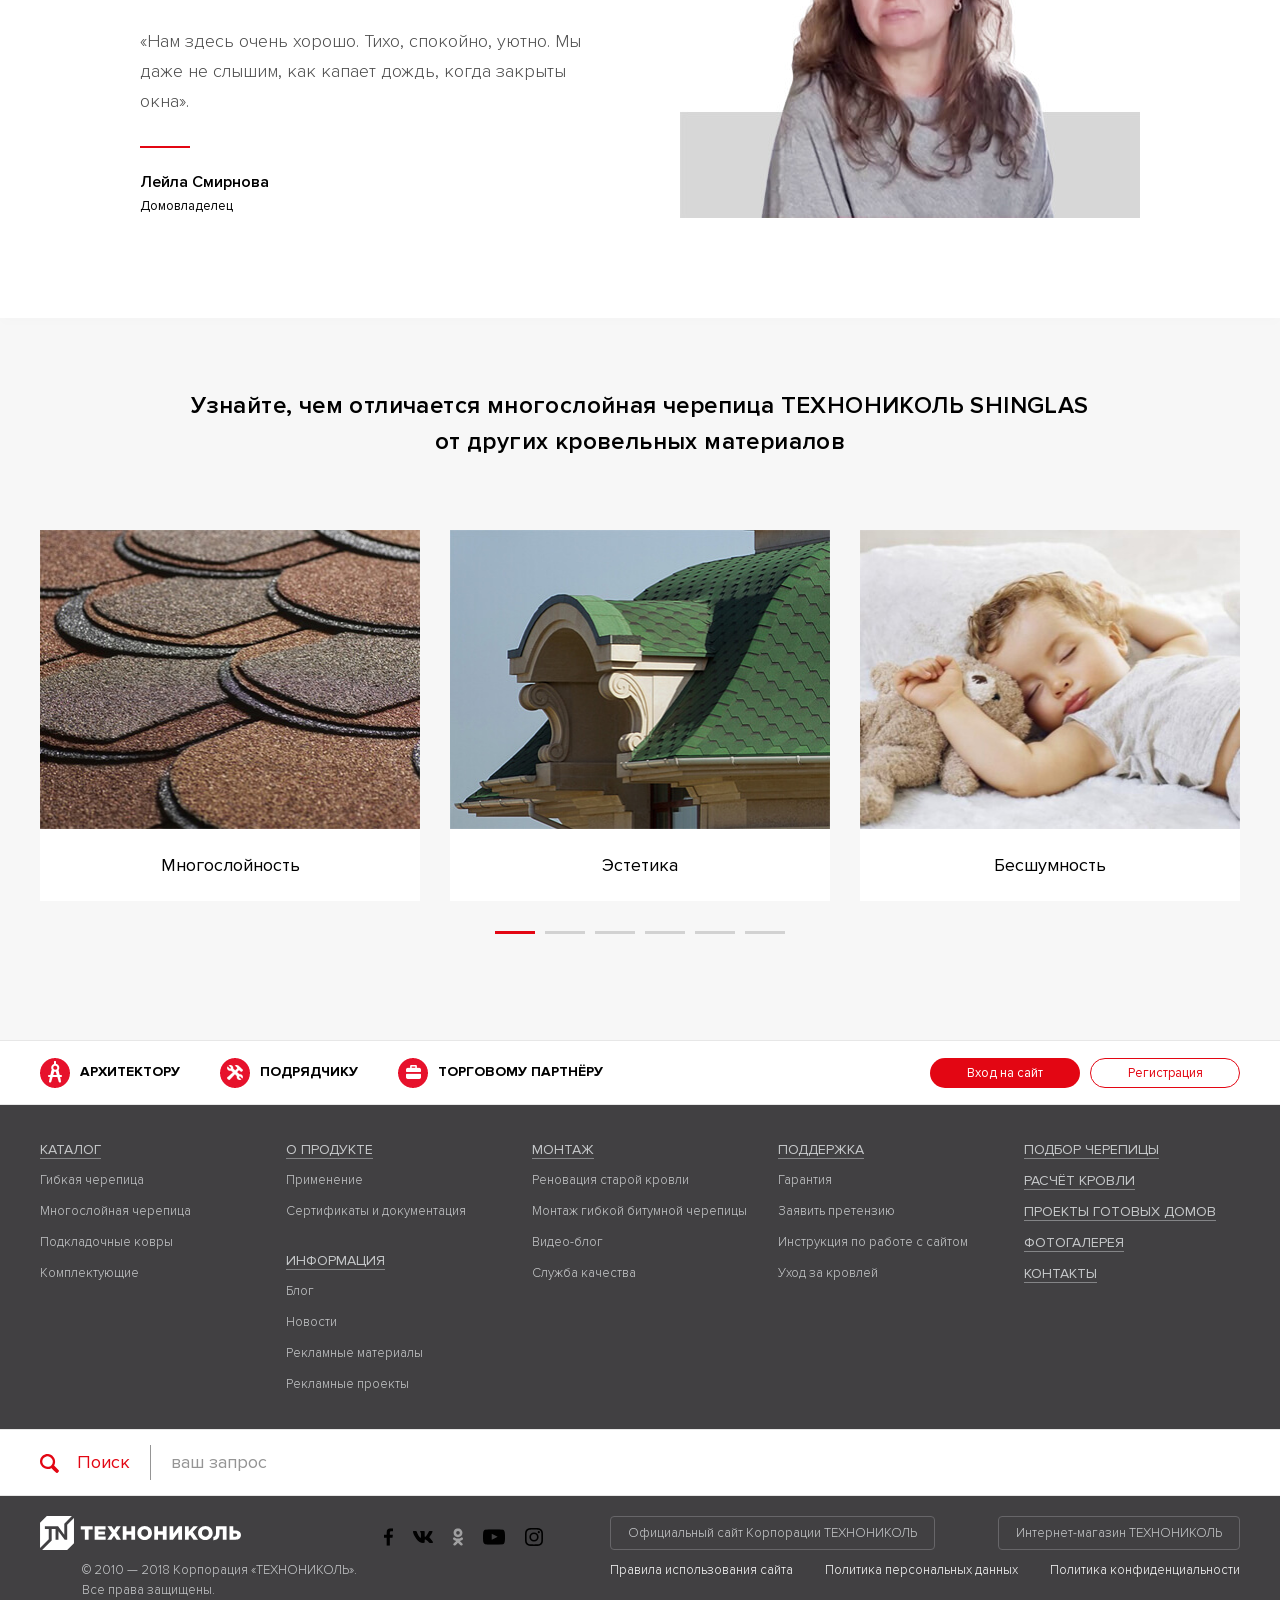
==== commit eaa50eae: "x20 fixes and article pages fixes" ====
--- a/besshumnost.html
+++ b/besshumnost.html
@@ -14,7 +14,15 @@
 <link href="http://shinglas.ru/local/css/lang/ru.css?150168917556" type="text/css"  data-template-style="true"  rel="stylesheet" />
 <link href="http://shinglas.ru/bitrix/js/main/core/css/core.min.css?14951244742854" type="text/css"  data-template-style="true"  rel="stylesheet" />
 <link href="http://shinglas.ru/local/bitrix/templates/smartinner/styles.css?1501689175365" type="text/css"  data-template-style="true"  rel="stylesheet" />
-    <link rel="stylesheet" href="css/app.min.css">
+    <link rel="stylesheet" href="css/sprites.css">
+    <link rel="stylesheet" href="css/normalize.css">
+    <link rel="stylesheet" href="css/base.css">
+    <link rel="stylesheet" href="css/slick.css">
+    <link rel="stylesheet" href="css/fancybox.css">
+    <link rel="stylesheet" href="css/autocomplete.css">
+    <link rel="stylesheet" href="css/components.css">
+    <link rel="stylesheet" href="css/layout.css">
+    <link rel="stylesheet" href="css/states.css">
   </head>
   <body class="page-article">
     <div class="app">
@@ -425,7 +433,9 @@
         <article class="article">
           <div class="container-fluid">
             <div class="article__head">
-              <figure class="article__head-image"><img src="images/img-b-hero.jpg" alt=""></figure>
+              <picture class="article__head-image">
+                <source srcset="images/img-b-hero-320.jpg" media="(max-width: 576px)"><img src="images/img-b-hero.jpg" alt="">
+              </picture>
               <h1 class="article__head-title">Тихая кровля — здоровый сон</h1>
             </div>
             <div class="article__body">
@@ -456,9 +466,9 @@
                 </div>
               </section>
               <section class="article__section">
-                <figure class="article__section-video"><img src="images/img-b-03.jpg" alt=""></figure>
+                <figure class="article__section-video"><iframe width="100%" height="560" src="https://www.youtube.com/embed/nJP_1p0Q494" frameborder="0" allow="accelerometer; autoplay; encrypted-media; gyroscope; picture-in-picture" allowfullscreen></iframe></figure>
               </section>
-              <section class="article__section article__section--white">
+              <section class="article__section article__section--white article__section--reviews">
                 <div class="row">
                   <div class="col-sm-6 push-sm-6 align-self-center">
                     <div class="article__section-desc">
@@ -467,12 +477,14 @@
                       <cite>Любовь Мокасеева<small>Домовладелец</small></cite>
                     </div>
                   </div>
-                  <div class="col-sm-6 pull-sm-6 align-self-center">
-                    <figure class="article__section-image"><img src="images/img-b-04.jpg" alt=""></figure>
+                  <div class="col-sm-6 pull-sm-6 align-self-end">
+                    <picture class="article__section-image">
+                      <source srcset="images/img-b-04-320.jpg" media="(max-width: 576px)"><img src="images/img-b-04.jpg" alt="">
+                    </picture>
                   </div>
                 </div>
               </section>
-              <section class="article__section article__section--100 article__section--white">
+              <section class="article__section article__section--100 article__section--white article__section--reviews">
                 <div class="row">
                   <div class="col-sm-6 align-self-center">
                     <div class="article__section-desc">
@@ -484,8 +496,10 @@
                       <cite>Лейла Смирнова<small>Домовладелец</small></cite>
                     </div>
                   </div>
-                  <div class="col-sm-6 align-self-center">
-                    <figure class="article__section-image"><img src="images/img-b-05.jpg" alt=""></figure>
+                  <div class="col-sm-6 align-self-end">
+                    <picture class="article__section-image">
+                      <source srcset="images/img-b-05-320.jpg" media="(max-width: 576px)"><img src="images/img-b-05.jpg" alt="">
+                    </picture>
                   </div>
                 </div>
               </section>
--- a/css/sprites.css
+++ b/css/sprites.css
@@ -0,0 +1,501 @@
+.icon-grid {
+  background-image: url("../sprites/sprite.png");
+  background-position: 0px 0px;
+  background-repeat: no-repeat;
+  display: inline-block;
+  vertical-align: middle;
+  position: relative;
+  width: 10px;
+  height: 10px; }
+  @media only screen and (-webkit-min-device-pixel-ratio: 2), only screen and (min--moz-device-pixel-ratio: 2), only screen and (min-device-pixel-ratio: 2), only screen and (min-resolution: 192dpi), only screen and (min-resolution: 2dppx) {
+    .icon-grid {
+      background-size: 30px 10px;
+      background-image: url("../sprites/sprite@2x.png"); } }
+
+.icon-list {
+  background-image: url("../sprites/sprite.png");
+  background-position: -20px 0px;
+  background-repeat: no-repeat;
+  display: inline-block;
+  vertical-align: middle;
+  position: relative;
+  width: 10px;
+  height: 10px; }
+  @media only screen and (-webkit-min-device-pixel-ratio: 2), only screen and (min--moz-device-pixel-ratio: 2), only screen and (min-device-pixel-ratio: 2), only screen and (min-resolution: 192dpi), only screen and (min-resolution: 2dppx) {
+    .icon-list {
+      background-size: 30px 10px;
+      background-image: url("../sprites/sprite@2x.png"); } }
+
+.icon-add {
+  display: inline-block;
+  vertical-align: middle;
+  width: 23rem;
+  height: 21rem; }
+
+.icon-arrow-down {
+  display: inline-block;
+  vertical-align: middle;
+  width: 10rem;
+  height: 7rem; }
+
+.icon-arrow-right {
+  display: inline-block;
+  vertical-align: middle;
+  width: 7rem;
+  height: 10rem; }
+
+.icon-back {
+  display: inline-block;
+  vertical-align: middle;
+  width: 7.343rem;
+  height: 11.344rem; }
+
+.icon-basket {
+  display: inline-block;
+  vertical-align: middle;
+  width: 64rem;
+  height: 51rem; }
+
+.icon-call {
+  display: inline-block;
+  vertical-align: middle;
+  width: 10.06rem;
+  height: 25.04rem; }
+
+.icon-close {
+  display: inline-block;
+  vertical-align: middle;
+  width: 15rem;
+  height: 15rem; }
+
+.icon-colors-check {
+  display: inline-block;
+  vertical-align: middle;
+  width: 39rem;
+  height: 39rem; }
+
+.icon-comments {
+  display: inline-block;
+  vertical-align: middle;
+  width: 225rem;
+  height: 207rem; }
+
+.icon-feedback-call {
+  display: inline-block;
+  vertical-align: middle;
+  width: 10.06rem;
+  height: 25.04rem; }
+
+.icon-info-01 {
+  display: inline-block;
+  vertical-align: middle;
+  width: 118.15rem;
+  height: 109.63rem; }
+
+.icon-info-02 {
+  display: inline-block;
+  vertical-align: middle;
+  width: 150.67rem;
+  height: 110.84rem; }
+
+.icon-info-03 {
+  display: inline-block;
+  vertical-align: middle;
+  width: 126.51rem;
+  height: 110.83rem; }
+
+.icon-info-arrow {
+  display: inline-block;
+  vertical-align: middle;
+  width: 15rem;
+  height: 26rem; }
+
+.icon-join-comments {
+  display: inline-block;
+  vertical-align: middle;
+  width: 12rem;
+  height: 12rem; }
+
+.icon-join-likes {
+  display: inline-block;
+  vertical-align: middle;
+  width: 13rem;
+  height: 13rem; }
+
+.icon-join-share {
+  display: inline-block;
+  vertical-align: middle;
+  width: 13rem;
+  height: 11rem; }
+
+.icon-language-bgr {
+  display: inline-block;
+  vertical-align: middle;
+  width: 16rem;
+  height: 11rem; }
+
+.icon-language-cze {
+  display: inline-block;
+  vertical-align: middle;
+  width: 16rem;
+  height: 11rem; }
+
+.icon-language-deu {
+  display: inline-block;
+  vertical-align: middle;
+  width: 16rem;
+  height: 11rem; }
+
+.icon-language-eng {
+  display: inline-block;
+  vertical-align: middle;
+  width: 16rem;
+  height: 11rem; }
+
+.icon-language-est {
+  display: inline-block;
+  vertical-align: middle;
+  width: 16rem;
+  height: 11rem; }
+
+.icon-language-hun {
+  display: inline-block;
+  vertical-align: middle;
+  width: 16rem;
+  height: 11rem; }
+
+.icon-language-ita {
+  display: inline-block;
+  vertical-align: middle;
+  width: 16rem;
+  height: 11rem; }
+
+.icon-language-kz {
+  display: inline-block;
+  vertical-align: middle;
+  width: 16rem;
+  height: 11rem; }
+
+.icon-language-ltu {
+  display: inline-block;
+  vertical-align: middle;
+  width: 16rem;
+  height: 11rem; }
+
+.icon-language-lva {
+  display: inline-block;
+  vertical-align: middle;
+  width: 16rem;
+  height: 11rem; }
+
+.icon-language-pol {
+  display: inline-block;
+  vertical-align: middle;
+  width: 16rem;
+  height: 11rem; }
+
+.icon-language-rou {
+  display: inline-block;
+  vertical-align: middle;
+  width: 16rem;
+  height: 11rem; }
+
+.icon-language-ru {
+  display: inline-block;
+  vertical-align: middle;
+  width: 16rem;
+  height: 11rem; }
+
+.icon-language-svn {
+  display: inline-block;
+  vertical-align: middle;
+  width: 16rem;
+  height: 11rem; }
+
+.icon-language-tur {
+  display: inline-block;
+  vertical-align: middle;
+  width: 16rem;
+  height: 11rem; }
+
+.icon-language-ua {
+  display: inline-block;
+  vertical-align: middle;
+  width: 16rem;
+  height: 11rem; }
+
+.icon-layering {
+  display: inline-block;
+  vertical-align: middle;
+  width: 46.37rem;
+  height: 44.18rem; }
+
+.icon-location {
+  display: inline-block;
+  vertical-align: middle;
+  width: 45.78rem;
+  height: 64.66rem; }
+
+.icon-nav-01 {
+  display: inline-block;
+  vertical-align: middle;
+  width: 64rem;
+  height: 61rem; }
+
+.icon-nav-02 {
+  display: inline-block;
+  vertical-align: middle;
+  width: 67.12rem;
+  height: 67.12rem; }
+
+.icon-nav-03 {
+  display: inline-block;
+  vertical-align: middle;
+  width: 58.85rem;
+  height: 52.64rem; }
+
+.icon-nav-04 {
+  display: inline-block;
+  vertical-align: middle;
+  width: 64.5rem;
+  height: 44.25rem; }
+
+.icon-nav-05 {
+  display: inline-block;
+  vertical-align: middle;
+  width: 64rem;
+  height: 76.13rem; }
+
+.icon-nav-06 {
+  display: inline-block;
+  vertical-align: middle;
+  width: 45.78rem;
+  height: 64.66rem; }
+
+.icon-nav-arrow {
+  display: inline-block;
+  vertical-align: middle;
+  width: 7rem;
+  height: 11rem; }
+
+.icon-partners-01 {
+  display: inline-block;
+  vertical-align: middle;
+  width: 30rem;
+  height: 30rem; }
+
+.icon-partners-02 {
+  display: inline-block;
+  vertical-align: middle;
+  width: 30rem;
+  height: 30rem; }
+
+.icon-partners-03 {
+  display: inline-block;
+  vertical-align: middle;
+  width: 30rem;
+  height: 30rem; }
+
+.icon-pdf {
+  display: inline-block;
+  vertical-align: middle;
+  width: 30.5rem;
+  height: 30.34rem; }
+
+.icon-points {
+  display: inline-block;
+  vertical-align: middle;
+  width: 45.78rem;
+  height: 64.66rem; }
+
+.icon-print {
+  display: inline-block;
+  vertical-align: middle;
+  width: 29rem;
+  height: 29rem; }
+
+.icon-search {
+  display: inline-block;
+  vertical-align: middle;
+  width: 21.5rem;
+  height: 21.5rem; }
+
+.icon-security {
+  display: inline-block;
+  vertical-align: middle;
+  width: 39.53rem;
+  height: 39.53rem; }
+
+.icon-services-01 {
+  display: inline-block;
+  vertical-align: middle;
+  width: 74.92rem;
+  height: 68.17rem; }
+
+.icon-services-02 {
+  display: inline-block;
+  vertical-align: middle;
+  width: 40.83rem;
+  height: 57.07rem; }
+
+.icon-services-03 {
+  display: inline-block;
+  vertical-align: middle;
+  width: 33.95rem;
+  height: 55.82rem; }
+
+.icon-services-04 {
+  display: inline-block;
+  vertical-align: middle;
+  width: 94.21rem;
+  height: 57.23rem; }
+
+.icon-services-calc {
+  display: inline-block;
+  vertical-align: middle;
+  width: 29rem;
+  height: 35rem; }
+
+.icon-services-expl {
+  display: inline-block;
+  vertical-align: middle;
+  width: 31rem;
+  height: 32rem; }
+
+.icon-services-learn {
+  display: inline-block;
+  vertical-align: middle;
+  width: 34rem;
+  height: 29rem; }
+
+.icon-services-montage {
+  display: inline-block;
+  vertical-align: middle;
+  width: 40rem;
+  height: 34rem; }
+
+.icon-services-planning {
+  display: inline-block;
+  vertical-align: middle;
+  width: 34rem;
+  height: 29rem; }
+
+.icon-services-video {
+  display: inline-block;
+  vertical-align: middle;
+  width: 38rem;
+  height: 29rem; }
+
+.icon-shop {
+  display: inline-block;
+  vertical-align: middle;
+  width: 225rem;
+  height: 193rem; }
+
+.icon-social-fb {
+  display: inline-block;
+  vertical-align: middle;
+  width: 9.66rem;
+  height: 18.6rem; }
+
+.icon-social-im {
+  display: inline-block;
+  vertical-align: middle;
+  width: 18.82rem;
+  height: 18.82rem; }
+
+.icon-social-od {
+  display: inline-block;
+  vertical-align: middle;
+  width: 10.67rem;
+  height: 18.41rem; }
+
+.icon-social-vk {
+  display: inline-block;
+  vertical-align: middle;
+  width: 21.78rem;
+  height: 12.94rem; }
+
+.icon-social-yt {
+  display: inline-block;
+  vertical-align: middle;
+  width: 24rem;
+  height: 16.86rem; }
+
+.icon-sound-off {
+  display: inline-block;
+  vertical-align: middle;
+  width: 48.96rem;
+  height: 44.16rem; }
+
+.icon-subnav-arrow {
+  display: inline-block;
+  vertical-align: middle;
+  width: 8rem;
+  height: 7rem; }
+
+.icon-support-btn {
+  display: inline-block;
+  vertical-align: middle;
+  width: 14rem;
+  height: 15rem; }
+
+.icon-support-email {
+  display: inline-block;
+  vertical-align: middle;
+  width: 163.03rem;
+  height: 156.42rem; }
+
+.icon-support-fb {
+  display: inline-block;
+  vertical-align: middle;
+  width: 9.66rem;
+  height: 18.6rem; }
+
+.icon-support-forumhouse {
+  display: inline-block;
+  vertical-align: middle;
+  width: 37.83rem;
+  height: 37.83rem; }
+
+.icon-support-instagram {
+  display: inline-block;
+  vertical-align: middle;
+  width: 18.82rem;
+  height: 18.82rem; }
+
+.icon-support-viber {
+  display: inline-block;
+  vertical-align: middle;
+  width: 365rem;
+  height: 394.03rem; }
+
+.icon-support-vk {
+  display: inline-block;
+  vertical-align: middle;
+  width: 21.78rem;
+  height: 12.94rem; }
+
+.icon-support-whatsapp {
+  display: inline-block;
+  vertical-align: middle;
+  width: 178.35rem;
+  height: 179.74rem; }
+
+.icon-video {
+  display: inline-block;
+  vertical-align: middle;
+  width: 64rem;
+  height: 48rem; }
+
+.icon-views {
+  display: inline-block;
+  vertical-align: middle;
+  width: 512rem;
+  height: 342rem; }
+
+.icon-zoom {
+  display: inline-block;
+  vertical-align: middle;
+  width: 41rem;
+  height: 41rem; }
--- a/css/base.css
+++ b/css/base.css
@@ -0,0 +1,990 @@
+/* ==========================================================================
+   Utilites
+   ========================================================================== */
+@import url("https://fonts.googleapis.com/css?family=Open+Sans:300,400,700&subset=cyrillic,cyrillic-ext,latin-ext");
+@font-face {
+  font-family: 'Proxima Nova';
+  src: url("../fonts/ProximaNova-Light.woff2") format("woff2"), url("../fonts/ProximaNova-Light.woff") format("woff");
+  font-weight: 300;
+  font-style: normal; }
+
+@font-face {
+  font-family: 'Proxima Nova';
+  src: url("../fonts/ProximaNova-Regular.woff2") format("woff2"), url("../fonts/ProximaNova-Regular.woff") format("woff");
+  font-weight: 400;
+  font-style: normal; }
+
+@font-face {
+  font-family: 'Proxima Nova';
+  src: url("../fonts/ProximaNova-Semibold.woff2") format("woff2"), url("../fonts/ProximaNova-Semibold.woff") format("woff");
+  font-weight: 600;
+  font-style: normal; }
+
+@font-face {
+  font-family: 'Proxima Nova';
+  src: url("../fonts/ProximaNova-Bold.woff2") format("woff2"), url("../fonts/ProximaNova-Bold.woff") format("woff");
+  font-weight: 700;
+  font-style: normal; }
+
+@font-face {
+  font-family: 'DIN Pro Cond';
+  src: url("../fonts/DINPro-CondensedBold.woff2") format("woff2"), url("../fonts/DINPro-CondensedBold.woff") format("woff");
+  font-weight: 700;
+  font-style: normal; }
+
+[class^="icon-"], [class*=" icon-"] {
+  fill: currentColor;
+  position: relative;
+  display: inline-block;
+  vertical-align: middle; }
+
+.icon-location {
+  width: 16rem;
+  height: 16rem; }
+
+.icon-social-fb {
+  width: 9rem;
+  height: 18rem; }
+
+.icon-social-vk {
+  width: 20rem;
+  height: 12rem; }
+
+.icon-social-od {
+  width: 10rem;
+  height: 18rem; }
+
+.icon-social-yt {
+  width: 22rem;
+  height: 16rem; }
+
+.icon-social-im {
+  width: 18rem;
+  height: 18rem; }
+
+.icon-points {
+  width: 14rem;
+  height: 20rem; }
+
+.icon-shop {
+  width: 17rem;
+  height: 15rem; }
+
+.icon-basket {
+  width: 26rem;
+  height: 20rem; }
+
+.icon-call {
+  width: 7rem;
+  height: 17rem; }
+
+.icon-info-01,
+.icon-info-02,
+.icon-info-03 {
+  fill: none;
+  stroke: currentColor;
+  stroke-width: 4; }
+
+.icon-info-01 {
+  width: 91rem;
+  height: 83rem; }
+
+.icon-info-02 {
+  width: 115rem;
+  height: 84rem; }
+
+.icon-info-03 {
+  width: 97rem;
+  height: 84rem; }
+
+.icon-info-arrow {
+  width: 15rem;
+  height: 26rem; }
+
+.icon-arrow-right {
+  width: 7rem;
+  height: 10rem;
+  top: -1rem; }
+
+.icon-arrow-down {
+  width: 10rem;
+  height: 7rem;
+  top: -1rem; }
+
+.icon-partners-01,
+.icon-partners-02,
+.icon-partners-03 {
+  width: 30rem;
+  height: 30rem; }
+
+.icon-search {
+  width: 19rem;
+  height: 19rem; }
+
+.icon-video {
+  width: 64rem;
+  height: 48rem; }
+
+.icon-services-01,
+.icon-services-02,
+.icon-services-03,
+.icon-services-04 {
+  fill: none;
+  stroke: currentColor;
+  stroke-width: 2.5; }
+
+.icon-services-01 {
+  width: 45rem;
+  height: 41rem; }
+
+.icon-services-02 {
+  width: 25rem;
+  height: 34rem; }
+
+.icon-services-03 {
+  width: 20rem;
+  height: 34rem; }
+
+.icon-services-04 {
+  width: 56rem;
+  height: 34rem; }
+
+.icon-zoom {
+  width: 41rem;
+  height: 41rem; }
+
+.icon-colors-check {
+  width: 39rem;
+  height: 39rem; }
+
+[class^="icon-language-"] {
+  width: 16rem;
+  height: 11rem; }
+
+.icon-views {
+  width: 17rem;
+  height: 11rem;
+  top: -1rem; }
+
+.icon-comments {
+  width: 15rem;
+  height: 14rem; }
+
+.icon-nav-01 {
+  width: 30rem;
+  height: 30rem; }
+
+.icon-nav-02 {
+  width: 32rem;
+  height: 32rem; }
+
+.icon-nav-03 {
+  width: 30rem;
+  height: 30rem; }
+
+.icon-nav-04 {
+  width: 34rem;
+  height: 23rem; }
+
+.icon-nav-05 {
+  width: 37rem;
+  height: 36rem; }
+
+.icon-nav-06 {
+  width: 22rem;
+  height: 31rem; }
+
+.icon-support-email {
+  width: 23rem;
+  height: 22rem; }
+
+.icon-support-fb {
+  width: 23rem;
+  height: 22rem; }
+
+.icon-support-vk {
+  width: 23rem;
+  height: 14rem; }
+
+.icon-support-instagram {
+  width: 23rem;
+  height: 23rem; }
+
+.icon-support-whatsapp {
+  width: 23rem;
+  height: 23rem; }
+
+.icon-support-viber {
+  width: 23rem;
+  height: 24rem; }
+
+.icon-support-forumhouse {
+  width: 24rem;
+  height: 24rem; }
+
+.icon-services-learn {
+  width: 34rem;
+  height: 29rem;
+  margin: 0 3rem; }
+
+.icon-services-expl {
+  width: 31rem;
+  height: 32rem;
+  margin: 0 5rem; }
+
+.icon-services-montage {
+  width: 40rem;
+  height: 34rem; }
+
+.icon-services-planning {
+  width: 34rem;
+  height: 29rem;
+  margin: 0 3rem; }
+
+.icon-services-calc {
+  width: 29rem;
+  height: 35rem;
+  margin: 0 5rem; }
+
+.icon-services-video {
+  width: 38rem;
+  height: 29rem;
+  margin: 0 1rem; }
+
+.ui-legend {
+  display: block;
+  font-size: 24rem;
+  line-height: 28rem;
+  font-weight: 400;
+  margin: 0 0 20rem; }
+
+.ui-label {
+  display: inline-block;
+  vertical-align: top;
+  font-size: 15rem;
+  line-height: 1;
+  color: #888888;
+  padding: 0;
+  margin: 0 0 10rem; }
+  .ui-label .ui-select {
+    margin: 0;
+    vertical-align: top; }
+  .ui-label--select {
+    line-height: 28rem; }
+
+.ui-validate {
+  font-size: 12rem;
+  line-height: 20rem;
+  font-weight: 400;
+  color: #E30613; }
+
+.ui-field {
+  display: block;
+  position: relative;
+  margin: 0 0 30rem; }
+  .ui-field .ui-input,
+  .ui-field .ui-textarea {
+    margin: 0; }
+  .ui-field .icon-error, .ui-field .icon-valid {
+    position: absolute;
+    top: 28rem;
+    right: 22rem; }
+  .ui-field .icon-error {
+    color: #F1002C; }
+  .ui-field .icon-valid {
+    color: #4CC070; }
+  .ui-field.is-error .ui-input,
+  .ui-field.is-error .ui-textarea {
+    border-color: #F1002C; }
+  .ui-field.is-focus .ui-input,
+  .ui-field.is-focus .ui-textarea, .ui-field.is-focus .ui-textarea {
+    padding: 30rem 18rem 10rem; }
+  .ui-field.is-focus .ui-placeholder {
+    font-size: 13rem;
+    padding: 8rem 18rem; }
+
+form input.ui-input,
+form input.ui-textarea,
+.ui-input,
+form textarea.ui-textarea,
+.ui-textarea {
+  transition: .25s;
+  width: 100%;
+  background: #FFFFFF;
+  border: 1px solid #E1E1E1;
+  font: 400 14rem/18rem "Proxima Nova", Helvetica, Arial, sans-serif;
+  padding: 15rem 20rem;
+  color: #000;
+  border-radius: 0;
+  -webkit-appearance: none;
+  margin: 0 0 30rem;
+  height: 50rem;
+  -webkit-backface-visibility: hidden;
+  backface-visibility: hidden; }
+  form input.ui-input::-webkit-input-placeholder,
+  form input.ui-textarea::-webkit-input-placeholder,
+  .ui-input::-webkit-input-placeholder,
+  form textarea.ui-textarea::-webkit-input-placeholder,
+  .ui-textarea::-webkit-input-placeholder {
+    color: #959595; }
+  form input.ui-input:focus,
+  form input.ui-textarea:focus,
+  .ui-input:focus,
+  .ui-textarea:focus {
+    border-color: #414042; }
+  form input.ui-input:disabled,
+  form input.ui-textarea:disabled,
+  .ui-input:disabled,
+  .ui-textarea:disabled {
+    border-color: #e4ebf1;
+    background: #e4ebf1; }
+
+form textarea.ui-textarea,
+.ui-textarea {
+  min-height: 170rem;
+  height: 170rem;
+  min-width: 100%;
+  max-width: 100%;
+  display: block;
+  overflow: hidden; }
+  @media (max-width: 767px) {
+    form textarea.ui-textarea,
+    .ui-textarea {
+      height: 110rem;
+      min-height: 110rem; } }
+
+.ui-caption {
+  text-align: center;
+  font-size: 14rem;
+  line-height: 20rem;
+  color: #000; }
+  .ui-caption a {
+    text-decoration: none; }
+    .ui-caption a:hover {
+      text-decoration: underline; }
+
+.ui-select {
+  display: inline-block;
+  position: relative;
+  z-index: 10;
+  width: 100%;
+  margin: 0 0 10rem;
+  text-align: left;
+  cursor: pointer; }
+  .ui-select.changed {
+    color: #000; }
+  .ui-select.opened .jq-selectbox__trigger {
+    -ms-transform: rotate(180deg);
+    transform: rotate(180deg); }
+  .ui-select.is-success .jq-selectbox__select {
+    border-color: #50d166; }
+  .ui-select.is-error .jq-selectbox__select {
+    border-color: #d0011b; }
+  .ui-select select {
+    position: absolute;
+    top: 0;
+    left: 0;
+    right: 0;
+    bottom: 0;
+    margin: 0;
+    padding: 0;
+    opacity: 0;
+    visibility: hidden; }
+  .ui-select ul {
+    margin: 0;
+    padding: 0;
+    list-style: none; }
+  .ui-select li {
+    -webkit-user-select: none;
+    -moz-user-select: none;
+    -ms-user-select: none;
+    user-select: none;
+    white-space: nowrap; }
+  .ui-select .placeholder {
+    color: #888888; }
+  .ui-select .jq-selectbox__select {
+    font: 400 14rem/18rem "Proxima Nova", Helvetica, Arial, sans-serif;
+    margin: 0;
+    padding: 10rem 40rem 10rem 16rem;
+    background: #fff;
+    color: #4c4c4c;
+    position: relative;
+    z-index: 110;
+    border: 1px solid #C7C8C9; }
+  .ui-select .jq-selectbox__select-text {
+    overflow: hidden;
+    white-space: nowrap;
+    text-overflow: ellipsis;
+    -webkit-user-select: none;
+    -moz-user-select: none;
+    -ms-user-select: none;
+    user-select: none; }
+  .ui-select .jq-selectbox__trigger {
+    width: 40rem;
+    height: 100%;
+    display: block;
+    position: absolute;
+    top: 0;
+    right: 0;
+    transition: 0.25s; }
+  .ui-select .jq-selectbox__trigger-arrow {
+    position: absolute;
+    top: 50%;
+    left: 50%;
+    width: 6rem;
+    height: 6rem;
+    border-right: 1px solid #888888;
+    border-bottom: 1px solid #888888;
+    -ms-transform: rotate(45deg);
+    transform: rotate(45deg);
+    margin: -3rem 0 0 -3rem; }
+  .ui-select .jq-selectbox__dropdown {
+    position: absolute;
+    top: 100% !important;
+    left: 0;
+    right: 0;
+    background: #fff;
+    font: 400 14rem/20rem "Proxima Nova", Helvetica, Arial, sans-serif;
+    border: 1px solid #CECECE;
+    padding: 4rem 0;
+    margin: 10rem 0 0;
+    box-shadow: 0 0 7px rgba(0, 0, 0, 0.1);
+    z-index: 200; }
+    .ui-select .jq-selectbox__dropdown:after, .ui-select .jq-selectbox__dropdown:before {
+      content: '';
+      display: block;
+      position: absolute;
+      top: -7rem;
+      right: 14rem;
+      border-left: 6rem solid transparent;
+      border-right: 6rem solid transparent;
+      border-bottom: 6rem solid #CECECE; }
+    .ui-select .jq-selectbox__dropdown:after {
+      z-index: 1; }
+    .ui-select .jq-selectbox__dropdown:before {
+      z-index: 2;
+      border-bottom-color: #fff;
+      top: -6rem; }
+    .ui-select .jq-selectbox__dropdown ul {
+      position: relative;
+      list-style: none;
+      overflow: auto;
+      overflow-x: hidden;
+      -webkit-overflow-scrolling: touch; }
+    .ui-select .jq-selectbox__dropdown li {
+      padding: 6rem 16rem;
+      color: #333333;
+      cursor: pointer; }
+      .ui-select .jq-selectbox__dropdown li:hover {
+        background: #E7E8E9;
+        color: #333333; }
+      .ui-select .jq-selectbox__dropdown li.sel {
+        display: none !important; }
+  .ui-select .jq-selectbox__search input {
+    -webkit-appearance: textfield; }
+    .ui-select .jq-selectbox__search input::-webkit-search-cancel-button, .ui-select .jq-selectbox__search input::-webkit-search-decoration {
+      -webkit-appearance: none; }
+  .ui-select--inline {
+    vertical-align: middle;
+    border: none;
+    width: auto; }
+    .ui-select--inline .jq-selectbox__select {
+      padding: 5px 30rem 5rem 10rem;
+      border: none;
+      font-size: 14rem; }
+    .ui-select--inline .jq-selectbox__trigger {
+      width: 30rem; }
+    .ui-select--inline .jq-selectbox__select-text {
+      width: auto !important; }
+    .ui-select--inline .jq-selectbox__dropdown {
+      left: auto;
+      font-size: 14rem; }
+      .ui-select--inline .jq-selectbox__dropdown:after, .ui-select--inline .jq-selectbox__dropdown:before {
+        right: 8rem; }
+
+.ui-number {
+  display: inline-block;
+  vertical-align: top;
+  position: relative;
+  width: 80rem;
+  margin: 0 0 20rem; }
+  .ui-number .jq-number__field {
+    position: relative;
+    width: 100%; }
+    .ui-number .jq-number__field input {
+      display: block;
+      width: 100%;
+      -moz-appearance: textfield;
+      text-align: left;
+      font: 600 24rem/28rem "Proxima Nova", Helvetica, Arial, sans-serif;
+      text-align: center;
+      border: 1px solid #E5E5E5;
+      padding: 5rem 21rem 5rem 5rem;
+      margin: 0; }
+  .ui-number .jq-number__field input::-webkit-inner-spin-button,
+  .ui-number .jq-number__field input::-webkit-outer-spin-button {
+    margin: 0;
+    -webkit-appearance: none; }
+  .ui-number .jq-number__spin {
+    display: block;
+    position: absolute;
+    right: 3rem;
+    width: 17rem;
+    height: 17rem;
+    cursor: pointer;
+    background: linear-gradient(to bottom, #e9e9e9 0%, #dadada 100%);
+    color: #A4A4A4; }
+    .ui-number .jq-number__spin:after {
+      display: block;
+      position: absolute;
+      top: 0;
+      left: 0;
+      width: 100%;
+      height: 100%;
+      text-align: center;
+      font-size: 13rem;
+      line-height: 17rem;
+      font-weight: 600; }
+    .ui-number .jq-number__spin.plus {
+      top: 3rem; }
+      .ui-number .jq-number__spin.plus:after {
+        content: '+'; }
+    .ui-number .jq-number__spin.minus {
+      bottom: 3rem; }
+      .ui-number .jq-number__spin.minus:after {
+        content: '-'; }
+    .ui-number .jq-number__spin:hover {
+      color: #000; }
+
+.ui-check {
+  display: inline-block;
+  vertical-align: top;
+  position: relative;
+  padding: 0 0 0 28rem;
+  font-size: 12rem;
+  line-height: 20rem;
+  cursor: pointer;
+  -webkit-backface-visibility: hidden;
+  backface-visibility: hidden;
+  color: #959595;
+  transition: 0.25s;
+  display: block;
+  margin: 0 0 30rem; }
+  .ui-check.is-error .ui-check__radio, .ui-check.is-error .ui-check__checkbox {
+    border-color: #F1002C; }
+  .ui-check a {
+    display: inline-block;
+    vertical-align: top;
+    text-decoration: none; }
+  .ui-check .ui-check__radio, .ui-check .ui-check__checkbox {
+    position: absolute;
+    top: 0;
+    left: 0; }
+  .ui-check:hover {
+    color: #57595f; }
+
+.ui-check__input {
+  position: absolute;
+  top: 0;
+  left: 0;
+  visibility: hidden; }
+  .ui-check__input:checked ~ .ui-check__radio {
+    border-width: 5px;
+    border-color: #E30613; }
+  .ui-check__input:checked ~ .ui-check__checkbox {
+    background: #E30613;
+    border-color: #E30613;
+    color: #fff; }
+    .ui-check__input:checked ~ .ui-check__checkbox:after {
+      opacity: 1; }
+    .ui-check__input:checked ~ .ui-check__checkbox [class^="icon-"] {
+      opacity: 1;
+      -ms-transform: scale(1);
+      transform: scale(1); }
+  .ui-check__input:checked ~ .ui-check__btn {
+    background: #fff;
+    border-color: #E30613; }
+    .ui-check__input:checked ~ .ui-check__btn img {
+      opacity: 1;
+      filter: grayscale(0%); }
+
+.ui-check__radio {
+  display: inline-block;
+  vertical-align: middle;
+  width: 16rem;
+  height: 16rem;
+  background: none;
+  border: 1px solid #CECECE;
+  border-radius: 50%;
+  transition: 0.25s; }
+
+.ui-check__checkbox {
+  display: inline-block;
+  vertical-align: middle;
+  width: 20rem;
+  height: 20rem;
+  border: 1px solid #E1E1E1;
+  background: #fff;
+  transition: 0.25s; }
+  .ui-check__checkbox:after {
+    content: '';
+    display: block;
+    position: absolute;
+    top: 50%;
+    left: 50%;
+    border-right: 2rem solid #fff;
+    border-bottom: 2rem solid #fff;
+    width: 6rem;
+    height: 10rem;
+    margin: -6rem 0 0 -3rem;
+    -ms-transform: rotate(40deg);
+    transform: rotate(40deg); }
+  .ui-check__checkbox [class^="icon-"] {
+    position: absolute;
+    top: 50%;
+    left: 50%;
+    opacity: 0;
+    width: 8rem;
+    height: 8rem;
+    margin: -4rem 0 0 -4rem;
+    transition: opacity 0.25s; }
+
+.ui-check__btn {
+  display: block;
+  background: #EEF2F7;
+  border: 1px solid #EEF2F7;
+  height: 66rem;
+  text-align: center;
+  padding: 10rem;
+  line-height: 44rem;
+  transition: 0.25s; }
+  .ui-check__btn img {
+    display: inline-block;
+    vertical-align: middle;
+    max-height: 100%;
+    filter: grayscale(100%);
+    opacity: 0.5;
+    transition: 0.25s; }
+
+.btn {
+  font: 600 11rem/22rem "Proxima Nova", Helvetica, Arial, sans-serif;
+  display: inline-block;
+  vertical-align: top;
+  position: relative;
+  border: 1px solid transparent;
+  padding: 5rem 20rem;
+  text-decoration: none;
+  transition: .25s;
+  text-align: center;
+  cursor: pointer;
+  text-transform: uppercase;
+  -webkit-backface-visibility: hidden;
+  backface-visibility: hidden; }
+  .btn:hover {
+    text-decoration: none; }
+  .btn:active {
+    transition: none;
+    transform: translate3d(0, 2px, 0); }
+  .btn [class^="icon-add"] {
+    margin: 0 0 0 10rem;
+    top: -2rem; }
+  .btn [class^="icon-location"] {
+    margin: 0 10rem 0;
+    top: -1rem; }
+
+.btn--block {
+  width: 100%; }
+
+.btn--30 {
+  font-size: 13rem;
+  font-weight: 400;
+  text-transform: none;
+  padding: 3rem 20rem; }
+  .btn--30.btn--rounded {
+    border-radius: 15rem; }
+
+.btn--50 {
+  font-size: 13rem;
+  padding: 13rem 30rem; }
+
+.btn--49 {
+  font-size: 12rem;
+  line-height: 27rem;
+  padding: 10rem 20rem; }
+  .btn--49 [class^="icon-call"] {
+    width: 10rem;
+    height: 24rem;
+    margin: 0 20rem 0 -10rem; }
+
+.btn--53 {
+  font-size: 13rem;
+  line-height: 21rem;
+  padding: 15rem 30rem; }
+
+.btn--60 {
+  font-size: 14rem;
+  padding: 18rem 54rem; }
+  @media (max-width: 991px) {
+    .btn--60 {
+      font-size: 13rem;
+      line-height: 16rem;
+      padding: 16rem 30rem; } }
+
+.btn--62 {
+  font-size: 14rem;
+  padding: 19rem 64rem; }
+  @media (max-width: 991px) {
+    .btn--62 {
+      font-size: 13rem;
+      line-height: 16rem;
+      padding: 16rem 30rem; } }
+
+.btn--63 {
+  font-size: 14rem;
+  line-height: 41rem;
+  font-weight: 600;
+  padding: 9rem 32rem;
+  border-radius: 3rem;
+  border-width: 2rem;
+  white-space: nowrap; }
+
+.btn--dark-empty {
+  border-color: #000;
+  color: #000; }
+  .btn--dark-empty:hover {
+    background: #000;
+    color: #fff; }
+
+.btn--red-empty {
+  border-color: #e30613;
+  color: #e30613; }
+  .btn--red-empty:hover {
+    background: #e30613;
+    color: #fff; }
+
+.btn--white-empty {
+  border-color: #fff;
+  color: #000; }
+  .btn--white-empty [class^="icon-"] {
+    color: #000; }
+  .btn--white-empty:hover {
+    background: #fff;
+    color: #000; }
+
+.btn--red {
+  background: #E30613;
+  color: #fff; }
+  .btn--red:hover {
+    background: #b7000b;
+    color: #fff; }
+
+.btn--link {
+  color: #000; }
+  .btn--link [class^="icon-"] {
+    color: #E50000; }
+  .btn--link:hover {
+    color: #E50000; }
+
+.ui-list-ul, .ui-wysiwyg ul {
+  margin: 0 0 30rem;
+  padding: 0;
+  list-style: none; }
+  .ui-list-ul > li, .ui-wysiwyg ul > li {
+    position: relative;
+    padding: 0 0 0 22rem;
+    margin: 0 0 20rem; }
+    .ui-list-ul > li:after, .ui-wysiwyg ul > li:after {
+      content: '';
+      display: block;
+      position: absolute;
+      top: 10rem;
+      left: 0;
+      width: 12rem;
+      height: 1rem;
+      background: #E50000; }
+
+.ui-list-arrow > li {
+  padding: 0 0 0 28rem;
+  margin: 0 0 24rem; }
+  .ui-list-arrow > li:after {
+    top: 8rem;
+    background: url(../images/icon-list-arrow.png) 0 0 no-repeat;
+    width: 9rem;
+    height: 8rem; }
+
+@media (max-width: 767px) {
+  .ui-list-arrow > li {
+    padding: 0 0 0 22rem; } }
+
+.ui-list-ol, .ui-wysiwyg ol {
+  margin: 0 0 30rem;
+  padding: 0;
+  list-style: none;
+  counter-reset: point; }
+  .ui-list-ol > li, .ui-wysiwyg ol > li {
+    position: relative;
+    padding: 0 0 0 22rem;
+    margin: 0 0 20rem; }
+    .ui-list-ol > li:after, .ui-wysiwyg ol > li:after {
+      content: counter(point) ".";
+      counter-increment: point 1;
+      position: absolute;
+      top: 0;
+      left: 0;
+      color: #E50000; }
+
+.ui-table-scroll {
+  overflow-x: auto;
+  max-width: 100%;
+  width: 100%;
+  margin: 0 0 25rem; }
+  .ui-table-scroll .ui-table, .ui-table-scroll .ui-wysiwyg table, .ui-wysiwyg .ui-table-scroll table {
+    margin: 0; }
+
+.ui-table, .ui-wysiwyg table {
+  width: 100%;
+  margin: 0 0 25rem;
+  text-align: left;
+  font-size: 13rem;
+  line-height: 21rem;
+  color: #333333;
+  border-collapse: collapse;
+  border-spacing: 0; }
+  .ui-table th, .ui-wysiwyg table th, .ui-table td, .ui-wysiwyg table td {
+    padding: 10rem 12rem;
+    border-bottom: 1px solid #E7E8E9; }
+  .ui-table th, .ui-wysiwyg table th {
+    font-weight: 700;
+    text-transform: uppercase;
+    border-width: 2px;
+    white-space: nowrap; }
+  .ui-table tbody tr:nth-child(even) td, .ui-wysiwyg table tbody tr:nth-child(even) td {
+    background: #F7F7F7; }
+  .ui-table__layout {
+    table-layout: fixed; }
+
+.ui-heading {
+  font: 700 20rem/1 "Proxima Nova", Helvetica, Arial, sans-serif;
+  display: block;
+  text-transform: uppercase;
+  margin: 0 0 15rem;
+  color: #000; }
+  @media (min-width: 576px) {
+    .ui-heading {
+      margin: 0 0 25rem; } }
+  @media (min-width: 992px) {
+    .ui-heading {
+      font-size: 24rem;
+      margin: 0 0 45rem; } }
+
+.ui-heading--center {
+  text-align: center; }
+
+body {
+  font: 400 14rem/23rem "Proxima Nova", Helvetica, Arial, sans-serif;
+  color: #000000; }
+
+* {
+  outline: none; }
+
+h1, h2, h3, h4, h5, h6 {
+  margin: 0 0 25rem; }
+
+h1 {
+  font-size: 30rem;
+  line-height: 34rem;
+  font-weight: 400;
+  margin: 0 0 25rem; }
+  @media (min-width: 768px) {
+    h1 {
+      font-size: 36rem;
+      line-height: 40rem; } }
+
+h2 {
+  font-size: 24rem;
+  line-height: 30rem;
+  font-weight: 400;
+  margin: 0 0 25rem; }
+  @media (min-width: 768px) {
+    h2 {
+      font-size: 27rem;
+      line-height: 32rem; } }
+
+h3 {
+  font-size: 20rem;
+  line-height: 27rem;
+  font-weight: 400;
+  margin: 0 0 25rem; }
+  @media (min-width: 768px) {
+    h3 {
+      font-size: 22rem; } }
+
+h4 {
+  font-size: 16rem;
+  line-height: 27rem;
+  text-transform: uppercase;
+  font-weight: 700;
+  margin: 0 0 25rem; }
+
+h5 {
+  font-size: 17rem;
+  line-height: 23rem;
+  font-weight: 700; }
+
+p {
+  margin: 0 0 25rem; }
+
+table {
+  clear: both; }
+
+figure {
+  margin: 0 0 25rem; }
+  figure.pull-left {
+    float: left;
+    max-width: 300rem;
+    margin: 0 30rem 25rem 0; }
+  figure.pull-right {
+    float: right;
+    max-width: 300rem;
+    margin: 0 0 25rem 30rem; }
+
+figcaption {
+  font-size: 13rem;
+  line-height: 19rem;
+  font-style: italic;
+  color: #a7a7a7;
+  padding: 25rem 0 0; }
+
+img {
+  vertical-align: top;
+  max-width: 100%; }
+
+hr {
+  border: none;
+  border-top: 1px solid rgba(0, 0, 0, 0.1);
+  margin: 25rem 0; }
+
+blockquote {
+  border-left: 5px solid #E7E8E9;
+  padding: 5rem 0 5rem 24rem;
+  margin: 0 0 25rem;
+  font-size: 17rem;
+  line-height: 24rem;
+  font-weight: 300;
+  font-style: italic;
+  color: #4c4c4c; }
+
+b, strong {
+  font-weight: 700; }
+
+[class*="ui-"] a {
+  transition: color 0.25s;
+  text-decoration: underline;
+  color: #E30613; }
+  [class*="ui-"] a:hover {
+    color: #E30613;
+    text-decoration: underline; }
+
+mark {
+  background: none;
+  color: #FFAD18; }
--- a/css/autocomplete.css
+++ b/css/autocomplete.css
@@ -0,0 +1,54 @@
+/* ==========================================================================
+   Utilites
+   ========================================================================== */
+.easy-autocomplete {
+  min-width: 100%;
+  width: auto !important; }
+
+.easy-autocomplete-container {
+  position: absolute;
+  bottom: 100%;
+  left: 0;
+  right: 0;
+  background: #fff;
+  box-shadow: 0 6px 11px 0 rgba(0, 0, 0, 0.13), inset 0 0 0 1px #dbdbdb;
+  border-radius: 0 0 4px 4px;
+  margin: -2px 0;
+  max-height: 222px;
+  overflow-y: auto;
+  z-index: 100;
+  height: auto !important; }
+  .easy-autocomplete-container:after {
+    display: none; }
+  .easy-autocomplete-container ul {
+    margin: 0;
+    padding: 0;
+    list-style: none;
+    padding: 1px;
+    border-radius: inherit;
+    overflow: hidden;
+    display: none; }
+  .easy-autocomplete-container li {
+    margin: 0; }
+  .easy-autocomplete-container b {
+    font-weight: 400;
+    color: #E30613; }
+
+.eac-item {
+  display: block;
+  font-size: 14px;
+  line-height: 20px;
+  transition: 0.25s;
+  padding: 12px 30px 12px 20px;
+  cursor: pointer;
+  position: relative;
+  overflow: hidden;
+  white-space: nowrap;
+  text-overflow: ellipsis;
+  color: #232221;
+  height: 44px; }
+  .eac-item:hover {
+    background-color: #f5f5f5; }
+
+.selected .eac-item {
+  background-color: #f5f5f5; }
--- a/css/components.css
+++ b/css/components.css
@@ -0,0 +1,4052 @@
+/* ==========================================================================
+   Utilites
+   ========================================================================== */
+.ui-list-ul, .use__item-content ul, .use__panel-list {
+  margin: 0 0 30rem;
+  padding: 0;
+  list-style: none; }
+  .ui-list-ul > li, .use__item-content ul > li, .use__panel-list > li {
+    position: relative;
+    padding: 0 0 0 22rem;
+    margin: 0 0 20rem; }
+    .ui-list-ul > li:after, .use__item-content ul > li:after, .use__panel-list > li:after {
+      content: '';
+      display: block;
+      position: absolute;
+      top: 10rem;
+      left: 0;
+      width: 12rem;
+      height: 1rem;
+      background: #E50000; }
+
+.ui-list-arrow > li, .use__panel-list--arrow > li {
+  padding: 0 0 0 28rem;
+  margin: 0 0 24rem; }
+  .ui-list-arrow > li:after, .use__panel-list--arrow > li:after {
+    top: 8rem;
+    background: url(../images/icon-list-arrow.png) 0 0 no-repeat;
+    width: 9rem;
+    height: 8rem; }
+
+@media (max-width: 767px) {
+  .ui-list-arrow > li, .use__panel-list--arrow > li {
+    padding: 0 0 0 22rem; } }
+
+.ui-list-ol, .use__item-content ol, .guide__body ol {
+  margin: 0 0 30rem;
+  padding: 0;
+  list-style: none;
+  counter-reset: point; }
+  .ui-list-ol > li, .use__item-content ol > li, .guide__body ol > li {
+    position: relative;
+    padding: 0 0 0 22rem;
+    margin: 0 0 20rem; }
+    .ui-list-ol > li:after, .use__item-content ol > li:after, .guide__body ol > li:after {
+      content: counter(point) ".";
+      counter-increment: point 1;
+      position: absolute;
+      top: 0;
+      left: 0;
+      color: #E50000; }
+
+.ui-heading, .catalog__heading, .products__heading, .gallery__heading, .reviews__heading, .video__heading {
+  font: 700 20rem/1 "Proxima Nova", Helvetica, Arial, sans-serif;
+  display: block;
+  text-transform: uppercase;
+  margin: 0 0 15rem;
+  color: #000; }
+  @media (min-width: 576px) {
+    .ui-heading, .catalog__heading, .products__heading, .gallery__heading, .reviews__heading, .video__heading {
+      margin: 0 0 25rem; } }
+  @media (min-width: 992px) {
+    .ui-heading, .catalog__heading, .products__heading, .gallery__heading, .reviews__heading, .video__heading {
+      font-size: 24rem;
+      margin: 0 0 45rem; } }
+
+.ui-heading--center, .catalog__heading, .products__heading {
+  text-align: center; }
+
+.hero__slides {
+  position: relative;
+  white-space: nowrap; }
+  .hero__slides .slick-track {
+    display: -ms-flexbox;
+    display: flex; }
+  .hero__slides .slick-slide {
+    height: auto; }
+    .hero__slides .slick-slide > * {
+      height: 100%; }
+  .hero__slides .slick-slide img:first-child {
+    height: 100%; }
+  .hero__slides .slick-dots .slick-dot {
+    position: relative;
+    background: #D2D2D2;
+    overflow: hidden; }
+    .hero__slides .slick-dots .slick-dot:after {
+      content: '';
+      display: block;
+      position: absolute;
+      top: -5px;
+      left: 0;
+      right: 0;
+      bottom: -5rem; }
+    .hero__slides .slick-dots .slick-dot:hover {
+      background: rgba(0, 0, 0, 0.25); }
+  .hero__slides .slick-dots .slick-dot__progress {
+    display: block;
+    position: absolute;
+    top: 0;
+    left: 0;
+    height: 100%;
+    width: 0;
+    background: #E30613; }
+  .hero__slides .slick-active .hero__item-image {
+    transition: transform 5s, opacity 2s;
+    -ms-transform: scale(1.1);
+    transform: scale(1.1); }
+
+.hero__item {
+  position: relative;
+  z-index: 1;
+  background: #000;
+  color: #fff;
+  white-space: nowrap;
+  display: inline-block;
+  vertical-align: top;
+  width: 100%;
+  display: -ms-flexbox !important;
+  display: flex !important;
+  -ms-flex-align: center;
+  align-items: center;
+  min-height: 100%; }
+
+.hero__item-image {
+  margin: 0;
+  z-index: -1;
+  font-size: 0;
+  width: 100%;
+  transition: 2s; }
+  .hero__item-image img, .hero__item-image picture {
+    display: block;
+    width: 100%;
+    height: 100%;
+    -o-object-fit: cover;
+    object-fit: cover; }
+
+.hero__item-desc {
+  position: absolute;
+  top: 50%;
+  left: 0;
+  right: 0;
+  -ms-transform: translateY(-50%);
+  transform: translateY(-50%);
+  padding: 25rem 0; }
+  @media (min-width: 576px) {
+    .hero__item-desc {
+      padding: 76rem 0 58rem; } }
+
+.hero__item-title {
+  display: block;
+  font-size: 25rem;
+  line-height: 1.2;
+  font-weight: 600;
+  text-transform: uppercase;
+  text-shadow: 0 2px 1.8px rgba(14, 74, 143, 0.25);
+  margin: 0 0 25rem; }
+  .hero__item-title + .hero__item-text {
+    margin-top: -25rem; }
+  @media (min-width: 576px) {
+    .hero__item-title {
+      font-size: 40rem;
+      margin: 0 0 40rem; } }
+
+.hero__item-text {
+  font-size: 16rem;
+  line-height: 1;
+  font-weight: 600;
+  text-shadow: 0 2px 1.8px rgba(14, 74, 143, 0.25);
+  margin: 0 0 34rem; }
+
+.hero__item-btn {
+  font: 600 16rem/26rem "Proxima Nova", Helvetica, Arial, sans-serif;
+  display: inline-block;
+  vertical-align: top;
+  text-decoration: none;
+  color: #fff;
+  border: 2px solid #fff;
+  padding: 11rem 30rem;
+  transition: 0.25s;
+  text-align: center;
+  text-transform: uppercase;
+  min-width: 177rem; }
+  .hero__item-btn:hover {
+    background: #fff;
+    text-decoration: none;
+    color: #5189ae; }
+
+.catalog {
+  padding: 50rem 0 25rem; }
+  @media (min-width: 992px) {
+    .catalog {
+      padding: 50rem 0; } }
+
+.catalog__slides {
+  margin: 0 -30rem; }
+  .catalog__slides .slick-list {
+    overflow: visible; }
+  .catalog__slides .slick-track {
+    display: -ms-flexbox;
+    display: flex; }
+  .catalog__slides .slick-slide {
+    height: auto; }
+    .catalog__slides .slick-slide > * {
+      display: -ms-flexbox;
+      display: flex; }
+  @media (min-width: 768px) {
+    .catalog__slides {
+      margin: 0 -15rem; } }
+  @media (min-width: 992px) {
+    .catalog__slides {
+      margin: 0 -15rem -30rem; } }
+
+.catalog__slides-item {
+  min-height: 100%;
+  vertical-align: top;
+  padding: 0 10rem; }
+  @media (min-width: 768px) {
+    .catalog__slides-item {
+      padding: 0 15rem; } }
+  @media (min-width: 992px) {
+    .catalog__slides-item {
+      padding: 0 15rem 30rem; } }
+
+.catalog__item {
+  background: #fff;
+  display: block;
+  text-decoration: none;
+  text-align: center;
+  color: #000;
+  transition: 0.25s;
+  height: 100%; }
+  .catalog__item:hover {
+    text-decoration: none;
+    color: #E30613;
+    box-shadow: 0 5rem 25rem rgba(0, 0, 0, 0.2); }
+    .catalog__item:hover .catalog__item-image img {
+      -ms-transform: scale(1.1);
+      transform: scale(1.1); }
+
+.catalog__item-image {
+  margin: 0;
+  overflow: hidden;
+  position: relative;
+  min-height: 230rem;
+  max-height: 340rem; }
+  .catalog__item-image:before {
+    content: '';
+    float: left;
+    padding: 60% 0 0; }
+  .catalog__item-image img {
+    display: block;
+    position: absolute;
+    top: 0;
+    left: 0;
+    width: 100%;
+    height: 100%;
+    -o-object-fit: cover;
+    object-fit: cover;
+    transition: 0.75s; }
+
+.catalog__item-desc {
+  background: #fff;
+  padding: 20rem 20rem; }
+  @media (min-width: 992px) {
+    .catalog__item-desc {
+      padding: 20rem 15rem 26rem; } }
+
+.catalog__item-title {
+  display: block;
+  font-size: 16rem;
+  line-height: 18rem;
+  font-weight: 700;
+  text-transform: uppercase;
+  margin: 0 0 10rem;
+  color: inherit; }
+  @media (min-width: 992px) {
+    .catalog__item-title {
+      font-size: 20rem;
+      line-height: 1; } }
+
+.catalog__item-text {
+  display: block;
+  margin: 0;
+  font-size: 12rem;
+  line-height: 1;
+  font-weight: 600;
+  text-transform: uppercase;
+  color: #959595; }
+  @media (min-width: 992px) {
+    .catalog__item-text {
+      font-size: 14rem; } }
+
+.products {
+  padding: 20rem 0; }
+  @media (min-width: 992px) {
+    .products {
+      padding: 50rem 0; } }
+
+.products__slides {
+  margin: 0 -30rem; }
+  .products__slides .slick-list {
+    overflow: visible; }
+  @media (min-width: 768px) {
+    .products__slides {
+      margin: 0 -15rem; } }
+
+.products__slides-item {
+  padding: 0 10rem; }
+  @media (min-width: 768px) {
+    .products__slides-item {
+      padding: 0 15rem; } }
+
+.products__item {
+  display: block;
+  background: #fff;
+  transition: 0.25s;
+  color: #000;
+  text-align: center;
+  position: relative;
+  min-height: 100%;
+  overflow: hidden;
+  padding: 0 0 88rem; }
+  .products__item:hover {
+    text-decoration: none;
+    color: #E30613;
+    box-shadow: 0 5rem 25rem rgba(0, 0, 0, 0.2); }
+    .products__item:hover .products__item-image img {
+      -ms-transform: scale(1.1);
+      transform: scale(1.1); }
+    .products__item:hover .products__item-title {
+      max-height: 96rem; }
+    .products__item:hover .products__item-control {
+      max-height: 104rem;
+      padding: 10rem 0; }
+
+.products__item-image {
+  margin: 0;
+  position: relative;
+  overflow: hidden;
+  max-height: 380rem; }
+  .products__item-image:before {
+    content: '';
+    float: left;
+    padding: 100% 0 0; }
+  .products__item-image img {
+    position: absolute;
+    top: 0;
+    left: 0;
+    display: block;
+    width: 100%;
+    height: 100%;
+    -o-object-fit: cover;
+    object-fit: cover;
+    transition: 0.75s; }
+
+.products__item-desc {
+  position: absolute;
+  left: 0;
+  bottom: 0;
+  width: 100%;
+  background: #fff;
+  padding: 20rem; }
+
+.products__item-title {
+  display: block;
+  font-size: 16rem;
+  line-height: 24rem;
+  font-weight: 600;
+  margin: 0;
+  min-height: 48rem;
+  max-height: 48rem;
+  overflow: hidden;
+  transition: 0.5s; }
+
+.products__item-control {
+  overflow: hidden;
+  display: -ms-flexbox;
+  display: flex;
+  -ms-flex-pack: center;
+  justify-content: center;
+  max-height: 0;
+  transition: 0.5s;
+  -ms-flex-wrap: wrap;
+  flex-wrap: wrap;
+  padding: 0; }
+  .products__item-control .btn {
+    margin: 4rem;
+    min-width: 145rem; }
+
+.info {
+  padding: 20rem 0; }
+
+.info__slides {
+  margin: 0 -20rem; }
+  .info__slides .slick-track {
+    display: -ms-flexbox;
+    display: flex; }
+  .info__slides .slick-slide {
+    height: auto; }
+    .info__slides .slick-slide > * {
+      height: 100%; }
+  .info__slides .slick-slide:nth-child(odd) .info__item {
+    background: #E2E2E2; }
+  @media (min-width: 768px) {
+    .info__slides {
+      margin: 0; } }
+
+.info__slides-item {
+  height: 100%;
+  padding: 60rem 0 0; }
+
+.info__item {
+  display: -ms-flexbox;
+  display: flex;
+  -ms-flex-direction: column;
+  flex-direction: column;
+  -ms-flex-pack: end;
+  justify-content: flex-end;
+  position: relative;
+  background: #F7F7F7;
+  text-decoration: none;
+  color: #000;
+  padding: 44rem 64rem 18rem 40rem;
+  min-height: 100%;
+  transition: 0.25s; }
+  .info__item:hover {
+    text-decoration: none;
+    color: #E30613; }
+    .info__item:hover .info__item-icon {
+      color: #000; }
+    .info__item:hover .icon-info-arrow {
+      -ms-transform: translate(10rem, 0);
+      transform: translate(10rem, 0); }
+  .info__item .icon-info-arrow {
+    position: absolute;
+    right: 30rem;
+    bottom: 42rem;
+    color: #E30613;
+    transition: 0.25s;
+    display: none; }
+  @media (min-width: 992px) {
+    .info__item {
+      padding: 70rem 64rem 36rem 48rem; }
+      .info__item .icon-info-arrow {
+        display: block; } }
+
+.info__item-icon {
+  transition: 0.25s;
+  display: block;
+  margin: 0;
+  color: #959595;
+  display: -ms-flexbox;
+  display: flex;
+  -ms-flex-align: center;
+  align-items: center;
+  -ms-flex-pack: center;
+  justify-content: center;
+  height: 100rem;
+  position: absolute;
+  top: -65rem;
+  left: 0;
+  width: 100%; }
+  @media (min-width: 992px) {
+    .info__item-icon {
+      top: -55rem; } }
+
+.info__item-title {
+  display: block;
+  font-size: 20rem;
+  line-height: 24rem;
+  font-weight: 700;
+  text-transform: uppercase;
+  margin: 0 0 10rem; }
+
+.info__item-text {
+  margin: 0;
+  font-size: 13rem;
+  line-height: 18rem;
+  font-weight: 400;
+  color: #898989; }
+
+.media {
+  padding: 25rem 0 50rem; }
+  @media (min-width: 768px) {
+    .media {
+      padding: 55rem 0 85rem; } }
+
+.media__heading {
+  position: relative;
+  padding: 0 0 0 78rem;
+  margin: 0 0 20rem;
+  font-size: 20rem;
+  line-height: 38rem;
+  font-weight: 700;
+  text-transform: uppercase; }
+  @media (min-width: 992px) {
+    .media__heading {
+      font-size: 30rem;
+      margin: 0 0 15rem; } }
+
+.media__heading-image {
+  display: block;
+  margin: 0;
+  position: absolute;
+  top: 0;
+  left: 0;
+  width: 60rem;
+  height: 38rem;
+  line-height: 38rem;
+  border-right: 1rem solid #C0C0C0; }
+  .media__heading-image img {
+    display: inline-block;
+    vertical-align: middle;
+    max-width: 40rem; }
+
+.media__heading-text {
+  display: block; }
+
+.media__nav {
+  padding: 0 0 25rem;
+  font-size: 14rem;
+  line-height: 20rem;
+  font-weight: 600;
+  text-transform: uppercase; }
+  @media (min-width: 768px) {
+    .media__nav {
+      padding: 0 0 15rem 78rem;
+      margin: 0 0 40rem;
+      display: -ms-flexbox;
+      display: flex;
+      border-bottom: 1px solid #D8D8D8; } }
+
+.media__nav-menu {
+  margin: 0 0 25rem;
+  padding: 0 0 15rem;
+  list-style: none;
+  -ms-flex: 1;
+  flex: 1;
+  display: -ms-flexbox;
+  display: flex;
+  position: relative; }
+  .media__nav-menu:after {
+    content: '';
+    display: block;
+    position: absolute;
+    bottom: 0;
+    left: -20rem;
+    right: -20rem;
+    border-bottom: 1px solid #D8D8D8; }
+  .media__nav-menu > li {
+    margin: 0 30rem 0 0; }
+  @media (min-width: 768px) {
+    .media__nav-menu {
+      padding: 0;
+      margin: 0; }
+      .media__nav-menu:after {
+        display: none; } }
+
+.media__nav-link {
+  font: 600 14rem/20rem "Proxima Nova", Helvetica, Arial, sans-serif;
+  text-transform: uppercase;
+  text-decoration: none;
+  color: #000;
+  display: block;
+  white-space: nowrap;
+  padding: 0;
+  border: none;
+  background: none;
+  cursor: pointer;
+  transition: 0.25s; }
+  .media__nav-link [class^="icon-"] {
+    color: #E30613;
+    margin: 0 0 0 10rem; }
+  .media__nav-link:hover, .media__nav-link.is-active {
+    text-decoration: none;
+    color: #E30613; }
+
+@keyframes fadeInScale {
+  0% {
+    opacity: 0;
+    transform: scale(0.8); }
+  100% {
+    opacity: 1;
+    transform: scale(1); } }
+
+.media__grid {
+  margin: 0 -20rem 30rem; }
+  .media__grid .row {
+    margin: 0 -10rem -20rem; }
+    .media__grid .row > [class^="col-"] {
+      padding: 0 10rem 20rem;
+      animation: fadeInScale 0.4s forwards; }
+  @media (min-width: 768px) {
+    .media__grid {
+      margin: 0 0 60rem; }
+      .media__grid .row {
+        margin: 0 -15rem -30rem; }
+        .media__grid .row > [class^="col-"] {
+          padding: 0 15rem 30rem; } }
+  @media (max-width: 991px) {
+    .media__grid .row > [class^="col-"]:nth-child(4) ~ * {
+      display: none; } }
+  @media (max-width: 575px) {
+    .media__grid .row > [class^="col-"]:nth-child(3) ~ * {
+      display: none; } }
+
+.media__item {
+  display: block;
+  text-decoration: none;
+  background: #fff;
+  color: #000;
+  transition: 0.25s;
+  height: 100%;
+  position: relative; }
+  .media__item:hover {
+    text-decoration: none;
+    color: #000;
+    box-shadow: 0 5rem 25rem rgba(0, 0, 0, 0.2); }
+    .media__item:hover .media__item-image img {
+      -ms-transform: scale(1.1);
+      transform: scale(1.1); }
+  @media (min-width: 992px) {
+    .media__item--large .media__item-image {
+      max-height: 100%;
+      height: 100%; }
+      .media__item--large .media__item-image:before {
+        padding: 380rem 0 0; }
+    .media__item--large .media__item-desc {
+      position: absolute;
+      left: 0;
+      bottom: 0;
+      max-width: 380rem; } }
+
+.media__item-image {
+  margin: 0;
+  position: relative;
+  overflow: hidden;
+  max-height: 300rem; }
+  .media__item-image:before {
+    content: '';
+    float: left;
+    padding: 80% 0 0; }
+  .media__item-image img {
+    display: block;
+    position: absolute;
+    top: 0;
+    left: 0;
+    width: 100%;
+    height: 100%;
+    -o-object-fit: cover;
+    object-fit: cover;
+    transition: 0.7s; }
+  .media__item-image .icon-video {
+    position: absolute;
+    top: 50%;
+    left: 50%;
+    -ms-transform: translate(-50%, -50%);
+    transform: translate(-50%, -50%); }
+
+.media__item-desc {
+  background: #fff;
+  padding: 22rem 40rem 48rem; }
+
+.media__item-title {
+  display: block;
+  font-size: 16rem;
+  line-height: 24rem;
+  font-weight: 400;
+  margin: 0 0 15rem; }
+
+.media__item-date {
+  position: absolute;
+  left: 40rem;
+  bottom: 20rem;
+  display: block;
+  font-size: 12rem;
+  line-height: 24rem;
+  font-weight: 400;
+  color: #7d7d7d; }
+
+.media__control {
+  text-align: center;
+  margin: -15rem 0; }
+  .media__control .btn {
+    margin: 15rem; }
+  @media (max-width: 767px) {
+    .media__control .btn {
+      margin: 15rem 0;
+      width: 100%; } }
+
+.collection {
+  background: #fff;
+  padding: 36rem 0 20rem; }
+  @media (min-width: 992px) {
+    .collection {
+      padding: 50rem 0 70rem; } }
+
+.collection__heading {
+  display: block;
+  font-size: 24rem;
+  line-height: 1;
+  font-weight: 400;
+  margin: 0 0 36rem;
+  color: #000; }
+  @media (min-width: 992px) {
+    .collection__heading {
+      padding: 0 0 10rem;
+      margin: 0 0 30rem;
+      font-size: 46rem;
+      border-bottom: 1px solid #E5E5E5; } }
+
+.collection__subheading {
+  display: block;
+  font-size: 13rem;
+  line-height: 1;
+  font-weight: 600;
+  text-transform: uppercase;
+  border-bottom: 1px solid #E5E5E5;
+  padding: 0 0 5rem;
+  margin: 0 0 20rem;
+  color: #000; }
+
+.collection__sku {
+  margin: 0 0 30rem; }
+  @media (min-width: 768px) {
+    .collection__sku {
+      margin: 0; } }
+  @media (min-width: 992px) {
+    .collection__sku .row {
+      margin: 0 -25rem; }
+      .collection__sku .row > [class^="col-"] {
+        padding: 0 25rem; } }
+
+.collection__wrapper {
+  margin: 0 -20rem 45rem; }
+  @media (min-width: 768px) {
+    .collection__wrapper {
+      margin: 0 0 45rem; } }
+  @media (min-width: 992px) {
+    .collection__wrapper {
+      margin: 0; } }
+
+.collection__slides {
+  position: relative;
+  line-height: 1; }
+
+.collection__slides-item {
+  display: block;
+  position: relative;
+  overflow: hidden;
+  vertical-align: top;
+  max-height: 400rem; }
+  .collection__slides-item:before {
+    content: '';
+    float: left;
+    padding: 68% 0 0; }
+  .collection__slides-item img {
+    display: block;
+    position: absolute;
+    top: 0;
+    left: 0;
+    width: 100%;
+    height: 100%;
+    -o-object-fit: cover;
+    object-fit: cover; }
+
+.collection__cutting {
+  background: #F7F7F7;
+  overflow: hidden;
+  text-align: center;
+  padding: 15rem 30rem;
+  margin: 0;
+  font-size: 16rem;
+  line-height: 20rem;
+  font-weight: 600;
+  color: #000;
+  display: -ms-flexbox;
+  display: flex;
+  -ms-flex-align: center;
+  align-items: center;
+  min-height: 70rem; }
+  .collection__cutting img {
+    display: inline-block;
+    vertical-align: middle; }
+  @media (max-width: 991px) {
+    .collection__cutting {
+      padding: 15rem 10rem; } }
+
+.collection__cutting-text {
+  margin: 0;
+  padding: 0 10rem;
+  -ms-flex: 1;
+  flex: 1; }
+  @media (max-width: 991px) {
+    .collection__cutting-text {
+      font-size: 12rem;
+      line-height: 15rem;
+      font-weight: 400; } }
+
+.collection__cutting-title {
+  margin: 0;
+  padding: 0 10rem;
+  -ms-flex: 1;
+  flex: 1; }
+
+.collection__cutting-image {
+  margin: 0;
+  padding: 0 10rem;
+  -ms-flex: 1;
+  flex: 1; }
+
+.collection__adv {
+  display: -ms-flexbox;
+  display: flex;
+  -ms-flex-wrap: wrap;
+  flex-wrap: wrap;
+  margin: 0 -5rem; }
+
+.collection__adv-item {
+  padding: 0 5rem 10rem;
+  min-width: 100rem; }
+
+.collection__adv-image {
+  width: 66rem;
+  height: 66rem;
+  background: #8B1E30;
+  margin: 0 0 5rem; }
+  .collection__adv-image img {
+    display: block;
+    width: 100%;
+    height: 100%;
+    -o-object-fit: cover;
+    object-fit: cover; }
+
+.collection__adv-title {
+  display: block;
+  font: 700 14rem/16rem "DIN Pro Cond", Helvetica, Arial, sans-serif;
+  text-transform: uppercase;
+  color: #8b1e30; }
+
+.collection__colors {
+  display: -ms-flexbox;
+  display: flex;
+  -ms-flex-wrap: wrap;
+  flex-wrap: wrap;
+  margin: 0 -10rem 10rem; }
+  @media (min-width: 768px) {
+    .collection__colors {
+      margin: 0 -15rem; } }
+
+.collection__colors-item {
+  padding: 0 10rem 25rem;
+  color: #000;
+  cursor: pointer; }
+  .collection__colors-item.is-active .collection__colors-image [class^="icon-"] {
+    opacity: 1;
+    -ms-transform: scale(1) translate(-50%, -50%);
+    transform: scale(1) translate(-50%, -50%); }
+  @media (min-width: 768px) {
+    .collection__colors-item {
+      padding: 0 15rem 25rem; } }
+
+.collection__colors-image {
+  width: 80rem;
+  height: 80rem;
+  background: #ccc;
+  position: relative;
+  margin: 0 0 10rem; }
+  .collection__colors-image img {
+    display: block;
+    position: absolute;
+    top: 0;
+    left: 0;
+    width: 100%;
+    height: 100%;
+    -o-object-fit: cover;
+    object-fit: cover; }
+  .collection__colors-image [class^="icon-"] {
+    position: absolute;
+    top: 50%;
+    left: 50%;
+    -ms-transform: translate(-50%, -50%) scale(0.5);
+    transform: translate(-50%, -50%) scale(0.5);
+    opacity: 0;
+    transition: 0.25s; }
+
+.collection__colors-title {
+  display: block;
+  font-size: 13rem;
+  line-height: 15rem;
+  font-weight: 400;
+  margin: 0; }
+
+.collection__control {
+  padding: 30rem 0 0;
+  border-top: 1px solid #E5E5E5;
+  display: -ms-flexbox;
+  display: flex;
+  -ms-flex-wrap: wrap;
+  flex-wrap: wrap; }
+  @media (min-width: 1200px) {
+    .collection__control {
+      -ms-flex-wrap: nowrap;
+      flex-wrap: nowrap;
+      -ms-flex-pack: justify;
+      justify-content: space-between; } }
+
+.collection__area {
+  font-size: 13rem;
+  line-height: 15rem;
+  font-weight: 400;
+  color: #7d7d7d;
+  margin: 0 40rem 0 0;
+  white-space: nowrap; }
+  .collection__area .ui-number {
+    margin: 0; }
+  .collection__area p {
+    display: block;
+    min-height: 15rem;
+    margin: 0 0 5rem; }
+  .collection__area b {
+    font-weight: 600; }
+  .collection__area small {
+    display: block;
+    font-size: 11rem;
+    line-height: 15rem;
+    font-weight: 400;
+    color: #7d7d7d;
+    padding: 12rem 0 0;
+    letter-spacing: 0.4rem; }
+  @media (min-width: 1200px) {
+    .collection__area {
+      margin: 0 20rem 0 0; } }
+
+.collection__price {
+  display: block;
+  margin: 0 40rem 0 0;
+  padding: 20rem 0 0;
+  font-size: 24rem;
+  line-height: 40rem;
+  font-weight: 600;
+  color: #000;
+  white-space: nowrap; }
+  .collection__price small {
+    display: block;
+    font-size: 11rem;
+    line-height: 15rem;
+    font-weight: 400;
+    color: #7d7d7d;
+    padding: 12rem 0 0;
+    letter-spacing: 0.4rem; }
+  @media (min-width: 1200px) {
+    .collection__price {
+      margin: 0 20rem 0 0; } }
+
+.collection__buttons {
+  padding: 10rem 0 0;
+  text-align: center;
+  width: 100%; }
+  .collection__buttons .btn {
+    display: block; }
+  .collection__buttons .btn--link {
+    font-size: 13rem; }
+  @media (min-width: 576px) {
+    .collection__buttons {
+      width: auto; } }
+  @media (min-width: 992px) {
+    .collection__buttons {
+      width: 100%; } }
+  @media (min-width: 1200px) {
+    .collection__buttons {
+      width: auto; } }
+
+.collection__content {
+  font-size: 14rem;
+  line-height: 24rem;
+  font-weight: 400;
+  color: #000;
+  padding: 0 0 14rem; }
+  .collection__content h2 {
+    display: block;
+    font-size: 18rem;
+    line-height: 1;
+    text-transform: uppercase;
+    font-weight: 700;
+    color: #000;
+    margin: 0 0 20rem; }
+  .collection__content p {
+    margin: 0 0 24rem;
+    letter-spacing: 0.4rem; }
+  @media (min-width: 992px) {
+    .collection__content {
+      font-size: 16rem;
+      padding: 0 0 34rem; }
+      .collection__content h2 {
+        font-size: 24rem; } }
+
+.collection__table {
+  text-align: left;
+  width: 100%;
+  border-collapse: collapse;
+  border-spacing: 0;
+  font-size: 14rem;
+  line-height: 20rem;
+  font-weight: 600;
+  color: #000;
+  margin: 0 0 30rem; }
+  .collection__table tr:nth-child(odd) th, .collection__table tr:nth-child(odd) td {
+    background: #F7F7F7; }
+  .collection__table th {
+    font-weight: 400;
+    color: #898989;
+    white-space: nowrap; }
+  .collection__table th, .collection__table td {
+    height: 68rem;
+    padding: 10rem 20rem;
+    vertical-align: middle; }
+    .collection__table th:first-child, .collection__table td:first-child {
+      padding-left: 30rem; }
+    .collection__table th:last-child, .collection__table td:last-child {
+      padding-right: 30rem; }
+  @media (max-width: 767px) {
+    .collection__table {
+      display: block;
+      margin: 0 -20rem;
+      width: auto;
+      line-height: 16rem; }
+      .collection__table tbody {
+        display: block; }
+      .collection__table tr {
+        display: -ms-flexbox;
+        display: flex;
+        -ms-flex-wrap: wrap;
+        flex-wrap: wrap; }
+        .collection__table tr:nth-child(odd) th, .collection__table tr:nth-child(odd) td {
+          background: none; }
+          .collection__table tr:nth-child(odd) th:nth-child(1), .collection__table tr:nth-child(odd) th:nth-child(2), .collection__table tr:nth-child(odd) td:nth-child(1), .collection__table tr:nth-child(odd) td:nth-child(2) {
+            background: #F7F7F7; }
+      .collection__table th, .collection__table td {
+        width: 50%;
+        padding: 8rem 20rem;
+        background: none;
+        height: auto;
+        min-height: 52rem; }
+        .collection__table th:first-child, .collection__table th:last-child, .collection__table td:first-child, .collection__table td:last-child {
+          padding: 8rem 20rem; }
+        .collection__table th:nth-child(1), .collection__table th:nth-child(2), .collection__table td:nth-child(1), .collection__table td:nth-child(2) {
+          background: #F7F7F7; }
+      .collection__table th {
+        width: 33.333%;
+        white-space: normal;
+        word-wrap: break-word; }
+      .collection__table td {
+        width: 66.666%; } }
+
+.collection__docs {
+  margin: 0 0 30rem;
+  padding: 0;
+  list-style: none; }
+  .collection__docs > li {
+    border-bottom: 1px solid #E5E5E5; }
+
+.collection__docs-link {
+  display: -ms-flexbox;
+  display: flex;
+  position: relative;
+  min-height: 67rem;
+  -ms-flex-align: center;
+  align-items: center;
+  font-size: 15rem;
+  line-height: 18rem;
+  font-weight: 400;
+  text-decoration: none;
+  color: #000;
+  transition: 0.25s;
+  padding: 10rem 20rem 10rem 94rem; }
+  .collection__docs-link figure {
+    margin: 0;
+    position: absolute;
+    top: 0;
+    left: 20rem;
+    height: 100%;
+    display: -ms-flexbox;
+    display: flex;
+    -ms-flex-align: center;
+    align-items: center;
+    -ms-flex-pack: center;
+    justify-content: center;
+    width: 70rem; }
+  .collection__docs-link:hover {
+    text-decoration: none;
+    color: #000;
+    background: #F7F7F7; }
+
+.services {
+  padding: 48rem 0 44rem; }
+  @media (min-width: 992px) {
+    .services {
+      padding: 100rem 0; } }
+
+.services__slides {
+  margin: 0 -5rem; }
+  .services__slides .slick-slide {
+    margin: 0 5rem; }
+
+.services__item {
+  display: block;
+  text-decoration: none;
+  color: #000;
+  text-align: center; }
+  .services__item:hover {
+    text-decoration: none;
+    color: #E61930; }
+    .services__item:hover .services__item-image img {
+      -ms-transform: scale(1.1);
+      transform: scale(1.1); }
+
+.services__item-image {
+  display: block;
+  position: relative;
+  overflow: hidden;
+  margin: 0 0 15rem;
+  -webkit-backface-visibility: hidden;
+  backface-visibility: hidden; }
+  .services__item-image:before {
+    content: '';
+    float: left;
+    padding: 100% 0 0; }
+  .services__item-image img {
+    display: block;
+    position: absolute;
+    top: 0;
+    left: 0;
+    width: 100%;
+    height: 100%;
+    -o-object-fit: cover;
+    object-fit: cover;
+    transition: 0.7s; }
+
+.services__item-desc {
+  position: relative;
+  display: -ms-flexbox;
+  display: flex;
+  -ms-flex-align: center;
+  align-items: center;
+  -ms-flex-pack: center;
+  justify-content: center;
+  padding: 0 15rem;
+  min-height: 51rem; }
+
+.services__item-icon {
+  margin: 0 18rem 0 0;
+  color: #E61930; }
+
+.services__item-title {
+  font-size: 14rem;
+  line-height: 17rem;
+  font-weight: 600;
+  text-transform: uppercase;
+  text-align: left; }
+
+.gallery {
+  background: #fff;
+  padding: 45rem 0; }
+  @media (min-width: 992px) {
+    .gallery {
+      padding: 75rem 0 95rem; } }
+
+.gallery__heading {
+  margin: 0 0 30rem; }
+  @media (max-width: 991px) {
+    .gallery__heading {
+      font-size: 18rem;
+      margin: 0 0 20rem; } }
+
+.gallery__slides {
+  line-height: 1;
+  margin: 0 -5rem; }
+  @media (max-width: 991px) {
+    .gallery__slides .slick-dots button {
+      width: 20rem; } }
+
+.gallery__slides-item {
+  vertical-align: top;
+  padding: 5rem; }
+
+.gallery__item {
+  display: block;
+  text-decoration: none;
+  position: relative;
+  overflow: hidden; }
+  .gallery__item:before {
+    content: '';
+    float: left;
+    padding: 100% 0 0; }
+  .gallery__item:after {
+    content: '';
+    display: block;
+    position: absolute;
+    top: 0;
+    left: 0;
+    width: 100%;
+    height: 100%;
+    z-index: 1;
+    background: rgba(0, 0, 0, 0.5);
+    transition: 0.5s;
+    opacity: 0; }
+  .gallery__item img {
+    display: block;
+    position: absolute;
+    top: 0;
+    left: 0;
+    width: 100%;
+    height: 100%;
+    -o-object-fit: cover;
+    object-fit: cover;
+    transition: 0.7s; }
+  .gallery__item [class^="icon-"] {
+    position: absolute;
+    top: 50%;
+    left: 50%;
+    -ms-transform: translate(-50%, -50%) scale(0.5);
+    transform: translate(-50%, -50%) scale(0.5);
+    opacity: 0;
+    transition: 0.5s;
+    z-index: 2; }
+  .gallery__item:hover:after {
+    opacity: 1; }
+  .gallery__item:hover [class^="icon-"] {
+    opacity: 1;
+    -ms-transform: translate(-50%, -50%) scale(1);
+    transform: translate(-50%, -50%) scale(1); }
+
+.reviews {
+  padding: 48rem 0 28rem; }
+  @media (min-width: 992px) {
+    .reviews {
+      padding: 82rem 0 28rem; } }
+
+.reviews__heading {
+  margin: 0 0 45rem; }
+  @media (max-width: 991px) {
+    .reviews__heading {
+      font-size: 18rem;
+      margin: 0 0 25rem; } }
+
+.reviews__slides {
+  margin: 0 -35rem; }
+  .reviews__slides .slick-slide {
+    margin: 0 15rem; }
+  .reviews__slides .slick-dots {
+    padding: 30rem 0 0; }
+  @media (min-width: 768px) {
+    .reviews__slides {
+      margin: 0 -15rem; }
+      .reviews__slides .slick-slide {
+        margin: 0 15rem; } }
+
+.reviews__item {
+  display: block;
+  vertical-align: top;
+  background: #fff; }
+  .reviews__item .row {
+    margin: 0; }
+    .reviews__item .row > [class^="col-"] {
+      padding: 0; }
+
+.reviews__item-image {
+  margin: 0;
+  position: relative;
+  overflow: hidden;
+  -webkit-backface-visibility: hidden;
+  backface-visibility: hidden;
+  min-height: 100%; }
+  .reviews__item-image:before {
+    content: '';
+    float: left;
+    padding: 62% 0 0; }
+  .reviews__item-image img {
+    display: block;
+    position: absolute;
+    top: 0;
+    left: 0;
+    width: 100%;
+    height: 100%;
+    -o-object-fit: cover;
+    object-fit: cover;
+    transition: 0.7s; }
+  .reviews__item-image [class^="icon-"] {
+    position: absolute;
+    top: 50%;
+    left: 50%;
+    -ms-transform: translate(-50%, -50%);
+    transform: translate(-50%, -50%); }
+  @media (max-width: 991px) {
+    .reviews__item-image:before {
+      padding: 82% 0 0; } }
+
+.reviews__item-desc {
+  padding: 30rem 42rem 30rem 48rem;
+  -ms-flex-item-align: center;
+  -ms-grid-row-align: center;
+  align-self: center;
+  margin: auto 0; }
+  @media (max-width: 991px) {
+    .reviews__item-desc {
+      padding: 20rem 20rem 35rem; } }
+
+.reviews__item-blockquote {
+  margin: 0;
+  padding: 0;
+  border: none;
+  font-size: 24rem;
+  line-height: 36rem;
+  font-weight: 300;
+  font-style: normal;
+  color: #000;
+  display: block;
+  position: relative;
+  padding: 0 54rem; }
+  .reviews__item-blockquote p {
+    display: block;
+    position: relative;
+    margin: 0 0 42rem; }
+    .reviews__item-blockquote p:before {
+      content: '\00AB';
+      display: block;
+      font-size: 60rem;
+      line-height: 1;
+      font-weight: 400;
+      color: #d7d7d7;
+      position: absolute;
+      top: -18rem;
+      left: -54rem;
+      height: 60rem; }
+    .reviews__item-blockquote p:after {
+      content: '\00BB';
+      display: block;
+      font-size: 60rem;
+      line-height: 1;
+      font-weight: 400;
+      color: #d7d7d7;
+      position: absolute;
+      bottom: -18rem;
+      right: -54rem;
+      height: 60rem; }
+  .reviews__item-blockquote cite {
+    display: block;
+    text-align: right;
+    font-size: 18rem;
+    line-height: 28rem;
+    font-weight: 600;
+    font-style: normal; }
+  .reviews__item-blockquote small {
+    display: block;
+    font-size: 13rem;
+    line-height: 28rem;
+    font-weight: 400; }
+  @media (max-width: 991px) {
+    .reviews__item-blockquote {
+      padding: 0;
+      font-size: 18rem;
+      line-height: 30rem; }
+      .reviews__item-blockquote p {
+        margin: 0 0 18rem; }
+        .reviews__item-blockquote p:after, .reviews__item-blockquote p:before {
+          font-size: inherit;
+          position: static;
+          display: inline;
+          color: #000; }
+      .reviews__item-blockquote cite {
+        font-size: 16rem;
+        line-height: 18rem; }
+      .reviews__item-blockquote small {
+        line-height: 18rem; } }
+
+.video {
+  display: inline-block;
+  vertical-align: top;
+  width: 100%;
+  height: auto;
+  padding: 20rem 0 45rem; }
+  @media (min-width: 992px) {
+    .video {
+      padding: 20rem 0 100rem; } }
+
+.video__heading {
+  margin: 0 0 45rem; }
+  @media (max-width: 991px) {
+    .video__heading {
+      font-size: 18rem;
+      margin: 0 0 35rem; } }
+
+.video__slides {
+  margin: 0 -30rem; }
+  .video__slides .slick-list {
+    overflow: visible; }
+  .video__slides .slick-slide {
+    margin: 0 10rem; }
+  @media (min-width: 768px) {
+    .video__slides {
+      margin: 0 -15rem; }
+      .video__slides .slick-slide {
+        margin: 0 15rem; } }
+
+.video__item {
+  display: block;
+  text-decoration: none;
+  background: #fff;
+  color: #000;
+  transition: 0.25s;
+  height: 100%;
+  position: relative; }
+  .video__item:hover {
+    text-decoration: none;
+    color: #E30613;
+    box-shadow: 0 5rem 25rem rgba(0, 0, 0, 0.2); }
+    .video__item:hover .video__item-image img {
+      -ms-transform: scale(1.1);
+      transform: scale(1.1); }
+
+.video__item-image {
+  margin: 0;
+  position: relative;
+  overflow: hidden;
+  max-height: 300rem;
+  -webkit-backface-visibility: hidden;
+  backface-visibility: hidden; }
+  .video__item-image:before {
+    content: '';
+    float: left;
+    padding: 80% 0 0; }
+  .video__item-image img {
+    display: block;
+    position: absolute;
+    top: 0;
+    left: 0;
+    width: 100%;
+    height: 100%;
+    -o-object-fit: cover;
+    object-fit: cover;
+    transition: 0.7s; }
+  .video__item-image .icon-video {
+    position: absolute;
+    top: 50%;
+    left: 50%;
+    -ms-transform: translate(-50%, -50%);
+    transform: translate(-50%, -50%); }
+
+.video__item-desc {
+  padding: 24rem 40rem; }
+
+.video__item-title {
+  display: block;
+  font-size: 16rem;
+  line-height: 24rem;
+  font-weight: 400;
+  margin: 0; }
+
+.banners {
+  padding: 30rem 0; }
+  @media (max-width: 1439px) {
+    .banners {
+      padding: 30rem 10%; } }
+  @media (max-width: 767px) {
+    .banners {
+      padding: 0; } }
+
+.banners__slides {
+  margin: 0 -25rem;
+  width: auto; }
+  .banners__slides .slick-list {
+    overflow: visible; }
+  .banners__slides .news__item {
+    margin: 0 0 50rem; }
+    .banners__slides .news__item:last-child {
+      margin: 0; }
+    .banners__slides .news__item--300 {
+      height: 300rem; }
+      .banners__slides .news__item--300 .news__item-desc {
+        padding: 30rem 40rem; }
+    .banners__slides .news__item--650 {
+      height: 650rem; }
+      .banners__slides .news__item--650 .news__item-desc {
+        padding: 30rem 50rem; }
+  @media (max-width: 991px) {
+    .banners__slides {
+      margin: 0 -15rem; }
+      .banners__slides .news__item {
+        margin: 0 0 20rem; }
+        .banners__slides .news__item--650 {
+          height: 320rem; }
+          .banners__slides .news__item--650 .news__item-desc {
+            padding: 20rem; }
+        .banners__slides .news__item--300 {
+          height: 150rem; }
+          .banners__slides .news__item--300 .news__item-desc {
+            padding: 20rem; } }
+  @media (max-width: 767px) {
+    .banners__slides {
+      margin: 0 -30rem; } }
+
+.banners__item {
+  padding: 0 25rem; }
+  @media (max-width: 991px) {
+    .banners__item {
+      padding: 0 15rem; } }
+  @media (max-width: 767px) {
+    .banners__item {
+      padding: 0 10rem; }
+      .banners__item .row {
+        margin: 0 -10rem; }
+        .banners__item .row > [class^="col-"] {
+          padding: 0 10rem; } }
+
+.txt {
+  padding: 45rem 0;
+  font-size: 16rem;
+  line-height: 24rem;
+  font-weight: 300;
+  color: #959595; }
+  .txt .container-fluid {
+    max-width: 1040px; }
+  .txt .row {
+    margin: 0 -32rem; }
+    .txt .row > [class^="col-"] {
+      padding: 0 32rem; }
+  @media (max-width: 1199px) {
+    .txt .row {
+      margin: 0 -15rem; }
+      .txt .row > [class^="col-"] {
+        padding: 0 15rem; } }
+  @media (max-width: 767px) {
+    .txt {
+      padding: 45rem 0 15rem; } }
+
+.txt__heading {
+  display: block;
+  font-size: 57rem;
+  line-height: 1.175;
+  font-weight: 300;
+  margin: 0 0 64rem;
+  color: #000;
+  text-transform: uppercase; }
+  @media (max-width: 1199px) {
+    .txt__heading {
+      font-size: 50rem; } }
+  @media (max-width: 991px) {
+    .txt__heading {
+      font-size: 43rem;
+      margin: 0 0 30rem; } }
+  @media (max-width: 767px) {
+    .txt__heading {
+      font-size: 36rem; } }
+  @media (max-width: 575px) {
+    .txt__heading {
+      font-size: 30rem; } }
+
+.txt__image {
+  margin: 0 0 64rem; }
+  .txt__image img {
+    display: block;
+    width: 100%; }
+  @media (max-width: 991px) {
+    .txt__image {
+      margin: 0 0 30rem; } }
+  @media (max-width: 575px) {
+    .txt__image {
+      margin: 0 -20rem 30rem; } }
+
+.txt__text {
+  position: relative;
+  display: block;
+  margin: 0 24rem 24rem 0; }
+  .txt__text--line {
+    padding: 0 0 0 172rem;
+    padding: 0 0 0 30%; }
+    .txt__text--line:after {
+      content: '';
+      display: block;
+      position: absolute;
+      top: 12rem;
+      left: 0;
+      width: 22%;
+      height: 1px;
+      background: #E30613; }
+  @media (max-width: 767px) {
+    .txt__text--line {
+      padding: 0; }
+      .txt__text--line:after {
+        display: none; } }
+
+.news {
+  padding: 40rem 0; }
+  @media (max-width: 767px) {
+    .news {
+      padding: 15rem 0 40rem; } }
+
+.news__sorting {
+  position: relative;
+  margin: 0 0 20rem;
+  display: inline-block;
+  vertical-align: top;
+  width: 100%; }
+
+.is-themes-open .news__themes-dropdown {
+  opacity: 1;
+  visibility: visible; }
+
+.is-themes-open .news__themes-icon {
+  background: none; }
+  .is-themes-open .news__themes-icon:after, .is-themes-open .news__themes-icon:before {
+    background: #fff; }
+  .is-themes-open .news__themes-icon:after {
+    -ms-transform: rotate(45deg);
+    transform: rotate(45deg); }
+  .is-themes-open .news__themes-icon:before {
+    -ms-transform: rotate(-45deg);
+    transform: rotate(-45deg); }
+
+.is-themes-open .news__themes-trigger {
+  background: #E30613;
+  color: #fff; }
+  .is-themes-open .news__themes-trigger:hover .news__themes-icon {
+    background: none; }
+
+.news__themes {
+  position: relative;
+  margin: 0 90rem 20rem 0;
+  float: left; }
+  @media (max-width: 991px) {
+    .news__themes {
+      float: none; } }
+
+.news__themes-trigger {
+  transition: 0.25s;
+  display: inline-block;
+  vertical-align: top;
+  font: 600 13rem/29rem "Proxima Nova", Helvetica, Arial, sans-serif;
+  text-decoration: none;
+  background: none;
+  padding: 0 10rem 0 30rem;
+  border: 1px solid #E30613;
+  color: #000000;
+  text-transform: uppercase;
+  margin: 0;
+  cursor: pointer; }
+  .news__themes-trigger:hover {
+    background: #E30613;
+    color: #fff; }
+    .news__themes-trigger:hover .news__themes-icon {
+      background: #fff; }
+      .news__themes-trigger:hover .news__themes-icon:after, .news__themes-trigger:hover .news__themes-icon:before {
+        background: #fff; }
+
+.news__themes-icon {
+  display: block;
+  position: absolute;
+  top: 50%;
+  left: 12rem;
+  width: 10rem;
+  height: 2rem;
+  background: #A0A0A1;
+  margin: -2rem 0 0;
+  transition: 0.25s; }
+  .news__themes-icon:after, .news__themes-icon:before {
+    content: '';
+    display: block;
+    position: absolute;
+    top: 0;
+    left: 0;
+    width: 100%;
+    height: 100%;
+    background: #A0A0A1;
+    transition: 0.25s; }
+  .news__themes-icon:after {
+    -ms-transform: translate(0, -4rem);
+    transform: translate(0, -4rem); }
+  .news__themes-icon:before {
+    -ms-transform: translate(0, 4rem);
+    transform: translate(0, 4rem); }
+
+.news__themes-dropdown {
+  position: absolute;
+  top: 100%;
+  left: 0;
+  background: #fff;
+  z-index: 100;
+  transition: 0.25s;
+  opacity: 0;
+  visibility: hidden;
+  min-width: 100%;
+  margin: -1px 0 0;
+  border: 1px solid #E30613; }
+
+.news__themes-menu {
+  margin: 0;
+  padding: 0;
+  list-style: none;
+  display: -ms-flexbox;
+  display: flex;
+  -ms-flex-wrap: wrap;
+  flex-wrap: wrap;
+  font-size: 13rem;
+  line-height: 20rem;
+  font-weight: 600;
+  text-transform: uppercase; }
+  .news__themes-menu > li {
+    width: 100%;
+    border-bottom: 1px solid #E5E5E5; }
+
+.news__themes-link {
+  display: block;
+  text-decoration: none;
+  padding: 10rem 20rem;
+  color: #000;
+  position: relative;
+  transition: 0.25s;
+  white-space: nowrap; }
+  .news__themes-link:hover {
+    text-decoration: none;
+    color: #E30613; }
+
+.news__tags {
+  overflow: hidden;
+  display: -ms-flexbox;
+  display: flex;
+  -ms-flex-wrap: wrap;
+  flex-wrap: wrap;
+  margin: 0 0 -9rem;
+  padding: 0 0 20rem; }
+
+.news__tags-btn {
+  transition: 0.25s;
+  display: inline-block;
+  vertical-align: top;
+  font-size: 14rem;
+  line-height: 29rem;
+  text-decoration: none;
+  padding: 0 10rem;
+  border: 1px solid #B7B7B7;
+  color: #B7B7B7;
+  text-transform: uppercase;
+  margin: 0 9rem 9rem 0; }
+  .news__tags-btn:hover {
+    border-color: #E30613;
+    color: #E30613;
+    text-decoration: none; }
+
+.news__grid {
+  margin: 0 0 60rem; }
+  .news__grid .row {
+    margin: 0 -20rem -80rem; }
+    .news__grid .row > [class^="col-"] {
+      padding: 0 20rem 80rem; }
+  @media (max-width: 1199px) {
+    .news__grid .row {
+      margin: 0 -15rem -40rem; }
+      .news__grid .row > [class^="col-"] {
+        padding: 0 15rem 40rem; } }
+  @media (max-width: 767px) {
+    .news__grid {
+      margin: 0 -20rem 60rem; }
+      .news__grid .row {
+        margin: 0 -10rem -20rem; }
+        .news__grid .row > [class^="col-"] {
+          padding: 0 10rem 20rem; } }
+
+.news__item {
+  overflow: hidden;
+  position: relative;
+  display: block;
+  text-decoration: none;
+  color: #000;
+  min-height: 100%;
+  transition: 0.25s;
+  -webkit-backface-visibility: hidden;
+  backface-visibility: hidden; }
+  .news__item:before {
+    content: '';
+    float: left;
+    padding: 100% 0 0; }
+  .news__item:hover {
+    text-decoration: none;
+    color: #000;
+    box-shadow: 0 5rem 25rem rgba(0, 0, 0, 0.2); }
+    .news__item:hover .news__item-image img {
+      -ms-transform: scale(1.1);
+      transform: scale(1.1); }
+  .news__item--bg {
+    color: #fff; }
+    .news__item--bg:hover {
+      color: #fff; }
+    .news__item--bg .news__item-image {
+      position: absolute;
+      top: 0;
+      left: 0;
+      width: 100%;
+      height: 100%; }
+      .news__item--bg .news__item-image:after {
+        opacity: 1; }
+    .news__item--bg .news__item-desc {
+      position: absolute;
+      left: 0;
+      bottom: 0;
+      z-index: 2; }
+    .news__item--bg .news__item-title {
+      font-size: 36rem;
+      line-height: 1;
+      font-weight: 300;
+      margin: 0 0 20rem; }
+    .news__item--bg .news__item-info {
+      color: #fff; }
+  @media (max-width: 1199px) {
+    .news__item--bg .news__item-title {
+      font-size: 30rem; } }
+  @media (max-width: 991px) {
+    .news__item--bg .news__item-title {
+      font-size: 24rem;
+      margin: 0 0 10rem;
+      max-width: 90%; } }
+
+.news__item-image {
+  background: #EBEBEB;
+  margin: 0;
+  position: relative;
+  overflow: hidden;
+  height: 100%; }
+  .news__item-image:before {
+    content: '';
+    float: left;
+    padding: 100% 0 0; }
+  .news__item-image:after {
+    content: '';
+    display: block;
+    position: absolute;
+    left: 0;
+    bottom: 0;
+    right: 0;
+    height: 40%;
+    background: linear-gradient(to bottom, rgba(0, 0, 0, 0) 0%, rgba(0, 0, 0, 0.7) 100%);
+    z-index: 1;
+    opacity: 0; }
+  .news__item-image img {
+    display: block;
+    position: absolute;
+    top: 0;
+    left: 0;
+    width: 100%;
+    height: 100%;
+    -o-object-fit: cover;
+    object-fit: cover;
+    transition: 0.7s; }
+
+.news__item-desc {
+  padding: 20rem 30rem; }
+  @media (max-width: 767px) {
+    .news__item-desc {
+      padding: 20rem; } }
+
+.news__item-title {
+  display: block;
+  font-size: 16px;
+  line-height: 19px;
+  font-weight: 600;
+  margin: 0 0 10px;
+  max-width: 620rem; }
+
+.news__item-text {
+  display: block;
+  margin: 0 0 30px;
+  font-size: 14px;
+  line-height: 18px;
+  color: #959595; }
+
+.news__item-info {
+  margin: 0;
+  padding: 0;
+  list-style: none;
+  display: -ms-flexbox;
+  display: flex;
+  -ms-flex-align: center;
+  align-items: center;
+  white-space: nowrap;
+  font-size: 12px;
+  line-height: 20px;
+  color: #acacac; }
+  .news__item-info > li {
+    margin: 0 36px 0 0; }
+  .news__item-info [class^="icon-"] {
+    margin: 0 6rem 0 0; }
+
+.news__control {
+  text-align: center; }
+  .news__control .btn {
+    width: 100%;
+    max-width: 305rem; }
+
+.join {
+  padding: 50rem 0 100rem; }
+
+.join__desc {
+  max-width: 1000rem;
+  margin: 0 auto;
+  font-size: 16rem;
+  line-height: 24rem;
+  font-weight: 300;
+  color: #959595;
+  padding: 0 0 30rem; }
+
+.join__heading {
+  display: block;
+  font-size: 72rem;
+  line-height: 1;
+  font-weight: 300;
+  margin: 0 0 30rem;
+  color: #000; }
+  @media (max-width: 1199px) {
+    .join__heading {
+      font-size: 64rem; } }
+  @media (max-width: 991px) {
+    .join__heading {
+      font-size: 56rem; } }
+  @media (max-width: 767px) {
+    .join__heading {
+      font-size: 48rem; } }
+  @media (max-width: 575px) {
+    .join__heading {
+      font-size: 30rem; } }
+
+.join__hashtag {
+  font-size: 24rem;
+  line-height: 1;
+  font-weight: 400;
+  color: #959595;
+  margin: 0 0 40rem;
+  text-transform: uppercase;
+  display: block;
+  max-width: 90%; }
+  @media (max-width: 991px) {
+    .join__hashtag {
+      font-size: 20rem; } }
+
+.join__text {
+  margin: 0 0 30rem; }
+
+.join__grid {
+  margin: 0 0 10rem; }
+  @media (max-width: 767px) {
+    .join__grid {
+      margin: 0 0 10rem; }
+      .join__grid .row {
+        margin: 0 -10rem -20rem; }
+        .join__grid .row > [class^="col-"] {
+          padding: 0 10rem 20rem; } }
+
+.join__item {
+  position: relative;
+  display: block;
+  margin: 0 0 30rem;
+  transition: 0.25s; }
+  .join__item--widget .join__item-acc {
+    position: relative;
+    background: #fff; }
+  .join__item--widget .join__item-acc-caption b {
+    color: #000; }
+  .join__item:hover {
+    box-shadow: 0 5rem 25rem rgba(0, 0, 0, 0.2); }
+    .join__item:hover .join__item-image img {
+      -ms-transform: scale(1.1);
+      transform: scale(1.1); }
+  @media (max-width: 767px) {
+    .join__item {
+      margin: 0; } }
+
+.join__item-acc {
+  display: -ms-flexbox;
+  display: flex;
+  -ms-flex-align: center;
+  align-items: center;
+  padding: 8rem;
+  position: absolute;
+  top: 0;
+  left: 0;
+  right: 0;
+  z-index: 10; }
+
+.join__item-acc-image {
+  -ms-flex: 0 0 44rem;
+  flex: 0 0 44rem;
+  width: 44rem;
+  height: 44rem;
+  background: #fff;
+  padding: 4rem;
+  display: -ms-flexbox;
+  display: flex;
+  -ms-flex-align: center;
+  align-items: center;
+  -ms-flex-pack: center;
+  justify-content: center;
+  margin: -4rem 10rem -4rem 0; }
+  .join__item-acc-image img {
+    display: block;
+    max-width: 100%;
+    max-height: 100%; }
+
+.join__item-acc-caption {
+  margin: 0 10rem 0 0;
+  font-size: 14rem;
+  line-height: 16rem;
+  font-weight: 400;
+  color: #999999; }
+  .join__item-acc-caption b {
+    display: block;
+    font-weight: 600;
+    color: #fff; }
+
+.join__item-acc-btn {
+  transition: 0.25s;
+  display: inline-block;
+  vertical-align: top;
+  margin: 0 0 0 auto;
+  font-size: 13rem;
+  line-height: 16rem;
+  font-weight: 600;
+  text-decoration: none;
+  padding: 6rem 10rem;
+  background: #3195F4;
+  color: #fff;
+  border-radius: 3rem;
+  text-align: center; }
+  .join__item-acc-btn:hover {
+    background: #5fb1ff;
+    color: #fff;
+    text-decoration: none; }
+  @media (max-width: 1199px) {
+    .join__item-acc-btn {
+      font-size: 12rem; } }
+
+.join__item-widget img {
+  display: block;
+  width: 100%; }
+
+.join__item-image {
+  background: #EBEBEB;
+  margin: 0;
+  position: relative;
+  overflow: hidden;
+  max-height: 237rem; }
+  .join__item-image:before {
+    content: '';
+    float: left;
+    padding: 65% 0 0; }
+  .join__item-image:after {
+    content: '';
+    display: block;
+    position: absolute;
+    top: 0;
+    left: 0;
+    right: 0;
+    height: 45%;
+    background: linear-gradient(to bottom, rgba(0, 0, 0, 0.85) 0%, rgba(255, 255, 255, 0) 100%); }
+  .join__item-image img {
+    display: block;
+    position: absolute;
+    top: 0;
+    left: 0;
+    width: 100%;
+    height: 100%;
+    -o-object-fit: cover;
+    object-fit: cover;
+    transition: 0.7s; }
+
+.join__item-desc {
+  padding: 20rem 20rem 20rem 30rem; }
+
+.join__item-title {
+  display: block;
+  font-size: 16rem;
+  line-height: 24rem;
+  font-weight: 400;
+  color: #000;
+  margin: 0; }
+  .join__item-title a {
+    display: block;
+    color: #000;
+    text-decoration: none; }
+    .join__item-title a:hover {
+      color: #E30613; }
+
+.join__item-tags {
+  font-size: 16rem;
+  line-height: 24rem;
+  font-weight: 400;
+  white-space: normal; }
+  .join__item-tags a {
+    display: inline-block;
+    vertical-align: top;
+    color: #acacac;
+    text-decoration: none;
+    margin: 0; }
+    .join__item-tags a:hover {
+      color: #000; }
+
+.join__item-info {
+  border-top: 1px solid #E5E5E5;
+  margin: 20rem 0 0;
+  padding: 20rem 0 0;
+  list-style: none;
+  display: -ms-flexbox;
+  display: flex;
+  -ms-flex-align: center;
+  align-items: center;
+  white-space: nowrap;
+  font-size: 14rem;
+  line-height: 24rem;
+  font-weight: 700;
+  color: #969AA3; }
+  .join__item-info > li {
+    margin: 0 22rem 0 0; }
+  .join__item-info [class^="icon-"] {
+    margin: 0 6rem 0 0; }
+
+.join__control {
+  text-align: center; }
+  .join__control .btn {
+    width: 100%;
+    max-width: 305rem; }
+
+.feedback {
+  padding: 0 0 20rem; }
+  .feedback .container-fluid {
+    max-width: 1140rem; }
+  @media (max-width: 767px) {
+    .feedback {
+      padding: 0;
+      margin: 0 0 -20rem; } }
+
+.feedback__head {
+  position: relative;
+  z-index: 1;
+  margin: 0 0 50rem;
+  padding: 40rem 0 30rem;
+  min-height: 300rem;
+  display: -ms-flexbox;
+  display: flex;
+  -ms-flex-align: center;
+  align-items: center; }
+  .feedback__head:before {
+    content: '';
+    min-height: 230rem;
+    font-size: 0; }
+  .feedback__head:after {
+    content: '';
+    position: absolute;
+    top: 0;
+    bottom: 0;
+    left: 50%;
+    width: 100vw;
+    margin: 0 0 0 -50vw;
+    z-index: -2;
+    background: #F8F8FA;
+    background-size: cover; }
+  .feedback__head .btn {
+    margin: 0 0 18rem;
+    width: 296rem;
+    letter-spacing: 0.4rem;
+    max-width: 100%; }
+  @media (max-width: 991px) {
+    .feedback__head {
+      text-align: center;
+      min-height: 335rem; } }
+
+.feedback__head-valign {
+  width: 100%; }
+
+.feedback__head-image {
+  margin: 0;
+  position: absolute;
+  top: 0;
+  bottom: 0;
+  left: 50%;
+  width: 100vw;
+  margin: 0 0 0 -50vw;
+  z-index: -1;
+  background: #F8F8FA; }
+  .feedback__head-image img {
+    width: 100%;
+    height: 100%;
+    display: block;
+    -o-object-fit: cover;
+    object-fit: cover; }
+
+.feedback__head-desc {
+  max-width: 1000rem;
+  width: 100%;
+  margin: 0 auto; }
+
+.feedback__head-title {
+  display: block;
+  font-size: 56rem;
+  line-height: 1;
+  font-weight: 700;
+  text-transform: uppercase;
+  letter-spacing: -1rem;
+  margin: 0 0 28rem;
+  color: #000000; }
+  @media (max-width: 991px) {
+    .feedback__head-title {
+      font-size: 36rem;
+      margin: 0 0 160rem; } }
+  @media (max-width: 767px) {
+    .feedback__head-title {
+      font-size: 24rem; } }
+
+.feedback__head-text {
+  margin: 0;
+  font-size: 12rem;
+  line-height: 1;
+  color: #000; }
+
+@media (min-width: 992px) {
+  .feedback__body > .row {
+    margin: 0 -25rem; }
+    .feedback__body > .row > [class^="col-"] {
+      padding: 0 25rem;
+      display: -ms-flexbox;
+      display: flex;
+      -ms-flex-wrap: wrap;
+      flex-wrap: wrap;
+      -ms-flex-direction: column;
+      flex-direction: column; }
+      .feedback__body > .row > [class^="col-"] > * {
+        -ms-flex: 1 1 auto;
+        flex: 1 1 auto; } }
+
+.support {
+  padding: 45rem 50rem 40rem;
+  margin: 0 0 80rem;
+  -ms-flex: 1;
+  flex: 1; }
+  .support--grey {
+    background: #F7F7F7; }
+  @media (max-width: 991px) {
+    .support {
+      padding-left: 20rem;
+      padding-right: 20rem;
+      margin: 0 0 50rem; } }
+  @media (max-width: 767px) {
+    .support {
+      margin: 0 -20rem 20rem; } }
+
+.support__heading {
+  display: block;
+  font-size: 24rem;
+  line-height: 1;
+  font-weight: 700;
+  text-transform: uppercase;
+  margin: 0 0 14rem;
+  color: #000; }
+  @media (max-width: 991px) {
+    .support__heading {
+      font-size: 20rem; } }
+
+.support__list {
+  margin: 0;
+  padding: 0;
+  list-style: none; }
+  .support__list > li {
+    padding: 27rem 0;
+    border-bottom: 1px solid #DEDEDE; }
+    .support__list > li:last-child {
+      border: none;
+      padding-bottom: 0; }
+
+.support__item {
+  position: relative;
+  display: -ms-flexbox;
+  display: flex;
+  -ms-flex-wrap: wrap;
+  flex-wrap: wrap;
+  -ms-flex-align: center;
+  align-items: center;
+  padding: 0 168rem 0 0;
+  min-height: 54rem;
+  text-decoration: none;
+  color: #000; }
+  .support__item:hover {
+    text-decoration: none;
+    color: #000; }
+    .support__item:hover .support__item-btn {
+      text-decoration: none;
+      border-color: #E30613;
+      color: #E30613; }
+      @media (max-width: 1199px) {
+        .support__item:hover .support__item-btn {
+          background: #E30613; }
+          .support__item:hover .support__item-btn [class^="icon-"] {
+            color: #fff; } }
+  .support__item [class^="icon-"] {
+    margin: 0 10rem 0 0;
+    color: #E30613;
+    top: -1rem; }
+  @media (max-width: 1199px) {
+    .support__item {
+      padding: 0 60rem 0 0; } }
+
+.support__item-title {
+  display: block;
+  font-size: 18rem;
+  line-height: 1;
+  font-weight: 700;
+  margin: 0;
+  width: 100%; }
+
+.support__item-text {
+  display: block;
+  padding: 10rem 0 0;
+  margin: 0;
+  font-size: 14rem;
+  line-height: 17rem;
+  color: #707070;
+  width: 100%; }
+
+.support__item-btn {
+  transition: 0.25s;
+  display: block;
+  width: 158rem;
+  position: absolute;
+  top: 50%;
+  right: 0;
+  margin: -25rem 0 0;
+  display: -ms-flexbox;
+  display: flex;
+  -ms-flex-align: center;
+  align-items: center;
+  -ms-flex-pack: center;
+  justify-content: center;
+  border: 1px solid #000;
+  font-size: 11rem;
+  line-height: 13rem;
+  font-weight: 600;
+  letter-spacing: 0.4rem;
+  text-transform: uppercase;
+  text-decoration: none;
+  color: #000;
+  text-align: center;
+  padding: 10rem 20rem;
+  height: 49rem; }
+  .support__item-btn [class^="icon-"] {
+    display: none; }
+  .support__item-btn:hover {
+    text-decoration: none;
+    border-color: #E30613;
+    color: #E30613; }
+  @media (max-width: 1199px) {
+    .support__item-btn {
+      width: 50rem;
+      height: 50rem;
+      text-indent: -9999px;
+      border-color: #E30613;
+      color: transparent;
+      font-size: 0;
+      overflow: hidden; }
+      .support__item-btn [class^="icon-"] {
+        display: block;
+        position: absolute;
+        top: 50%;
+        left: 50%;
+        -ms-transform: translate(-50%, -50%);
+        transform: translate(-50%, -50%);
+        color: #E30613;
+        transition: 0.25s; } }
+
+.support__services {
+  margin: 0;
+  padding: 15rem 0;
+  list-style: none;
+  font-size: 16rem;
+  line-height: 20rem;
+  font-weight: 400; }
+  .support__services > li {
+    padding: 15rem 0; }
+    .support__services > li:last-child {
+      margin: 0; }
+
+.support__services-link {
+  display: block;
+  position: relative;
+  color: #000;
+  text-decoration: none;
+  padding: 5rem 0 5rem 70rem;
+  transition: 0.25s; }
+  .support__services-link u {
+    text-decoration: none;
+    border-bottom: 1px solid #B9B9B9; }
+  .support__services-link [class^="icon-"] {
+    position: absolute;
+    top: 50%;
+    left: 0;
+    -ms-transform: translate(0, -50%);
+    transform: translate(0, -50%); }
+  .support__services-link:hover {
+    text-decoration: none;
+    color: #E30613; }
+    .support__services-link:hover u {
+      border-color: #E30613; }
+
+.regions {
+  padding: 45rem 0 0;
+  margin: 0 0 80rem; }
+  @media (max-width: 991px) {
+    .regions {
+      margin: 0 0 50rem;
+      padding: 0; } }
+
+.regions__heading {
+  display: block;
+  font-size: 24rem;
+  line-height: 1;
+  font-weight: 700;
+  letter-spacing: -0.2rem;
+  text-transform: uppercase;
+  margin: 0 0 20rem;
+  color: #000; }
+  @media (max-width: 991px) {
+    .regions__heading {
+      font-size: 20rem; } }
+
+.regions__list {
+  margin: 0;
+  padding: 0;
+  list-style: none; }
+  .regions__list > li {
+    padding: 34rem 0;
+    border-bottom: 1px solid #E5E5E5; }
+  @media (max-width: 991px) {
+    .regions__list > li {
+      padding: 26rem 0; } }
+
+.regions__item {
+  font-size: 16rem;
+  line-height: 30rem;
+  font-weight: 400;
+  font-style: normal; }
+  .regions__item a[href^="tel:"] {
+    text-decoration: none;
+    color: #000; }
+  .regions__item a[href^="mailto:"] {
+    text-decoration: none;
+    color: #e30613; }
+  .regions__item b {
+    font-weight: 700; }
+  .regions__item mark {
+    color: #e30613; }
+  .regions__item .row {
+    margin: 0 -20rem; }
+    .regions__item .row > [class^="col-"] {
+      padding: 0 20rem; }
+  @media (max-width: 991px) {
+    .regions__item {
+      font-size: 15rem;
+      line-height: 22rem; } }
+
+.regions__item-title {
+  display: block;
+  font-size: 20rem;
+  line-height: 1;
+  font-weight: 700;
+  margin: 0 0 27rem; }
+  @media (max-width: 991px) {
+    .regions__item-title {
+      font-size: 18rem;
+      margin: 0 0 20rem; } }
+
+.regions__item-list {
+  margin: 0;
+  padding: 0;
+  list-style: none;
+  letter-spacing: 0.4rem; }
+
+.regions__item-hotline {
+  font-size: 24rem;
+  line-height: 1;
+  color: #000;
+  font-weight: 700;
+  margin: 0;
+  display: block;
+  padding: 8rem 0; }
+  .regions__item-hotline small {
+    margin: 0 0 8rem;
+    display: block;
+    font-size: 14rem;
+    font-weight: 400; }
+
+.extra {
+  margin: 0 0 -30rem; }
+  @media (max-width: 991px) {
+    .extra {
+      margin: 0 0 30rem; } }
+  @media (max-width: 767px) {
+    .extra {
+      margin: 0 -20rem; } }
+
+.extra__item {
+  display: block;
+  margin: 0 0 60rem; }
+  .extra__item img {
+    display: block;
+    width: 100%; }
+  @media (max-width: 991px) {
+    .extra__item {
+      margin: 0 0 20rem; } }
+
+.use {
+  font-family: "Open Sans", Helvetica, Arial, sans-serif; }
+
+.use__head {
+  position: relative;
+  z-index: 1;
+  padding: 80rem 0;
+  min-height: 255rem;
+  color: #fff;
+  margin: 0 0 30rem;
+  text-align: center; }
+  .use__head:after {
+    content: '';
+    display: block;
+    position: absolute;
+    top: 0;
+    bottom: 0;
+    left: 50%;
+    width: 100vw;
+    margin: 0 0 0 -50vw;
+    z-index: -2;
+    background: #F8F8FA;
+    background-size: cover; }
+  @media (max-width: 767px) {
+    .use__head {
+      margin: 0;
+      padding: 70rem 0 40rem;
+      min-height: 132rem; } }
+
+.use__head-image {
+  margin: 0;
+  position: absolute;
+  top: 0;
+  bottom: 0;
+  left: 50%;
+  width: 100vw;
+  margin: 0 0 0 -50vw;
+  z-index: -1;
+  background: #F8F8FA;
+  overflow: hidden; }
+  .use__head-image img {
+    position: absolute;
+    top: 50%;
+    left: 50%;
+    min-width: 100%;
+    min-height: 100%;
+    max-width: none;
+    -ms-transform: translate(-50%, -50%);
+    transform: translate(-50%, -50%); }
+
+.use__head-title {
+  margin: 0;
+  font-size: 48rem;
+  line-height: 1;
+  font-weight: 300; }
+  @media (max-width: 767px) {
+    .use__head-title {
+      font-size: 30rem; } }
+
+.use__body {
+  background: #fff;
+  position: relative;
+  z-index: 1;
+  padding: 0 25rem 60rem;
+  max-width: 1050rem;
+  margin: 0 auto; }
+  @media (max-width: 991px) {
+    .use__body {
+      margin: 0 -20rem;
+      padding: 0 20rem 60rem; } }
+
+.use__grid {
+  margin: 0 0 30rem; }
+  @media (min-width: 768px) {
+    .use__grid > .row {
+      margin: 0; }
+      .use__grid > .row > [class^="col-"] {
+        padding: 0; }
+        .use__grid > .row > [class^="col-"]:nth-child(1) .use__item-content {
+          margin: 0 -200% 0 0; }
+        .use__grid > .row > [class^="col-"]:nth-child(2) .use__item-content {
+          margin: 0 -100%; }
+        .use__grid > .row > [class^="col-"]:nth-child(3) .use__item-content {
+          margin: 0 0 0 -200%; } }
+
+.use__item {
+  padding: 35rem 0 0 0; }
+  .use__item.is-open .use__item-control .btn {
+    background: #E30613;
+    color: #fff; }
+  @media (max-width: 767px) {
+    .use__item {
+      padding: 20rem 0 0; } }
+
+.use__item-equal {
+  display: -ms-flexbox;
+  display: flex;
+  -ms-flex-direction: column;
+  flex-direction: column; }
+
+.use__item-title {
+  display: block;
+  font-size: 16rem;
+  line-height: 20rem;
+  font-weight: 700;
+  padding: 0 20rem 0 0;
+  margin: 0 0 20rem; }
+  @media (max-width: 767px) {
+    .use__item-title {
+      border-bottom: 1px solid #CCCCCC;
+      padding: 0 0 15rem;
+      font-size: 18rem;
+      margin: 0 0 15rem; } }
+
+.use__item-text {
+  display: block;
+  font-size: 13rem;
+  line-height: 20rem;
+  margin: 0 0 20rem;
+  padding: 0 20rem 0 0;
+  min-height: 80rem; }
+  .use__item-text mark {
+    color: #e50000; }
+
+.use__item-image {
+  display: -ms-flexbox;
+  display: flex;
+  -ms-flex-align: center;
+  align-items: center;
+  -ms-flex-pack: center;
+  justify-content: center;
+  height: 300rem;
+  margin: 0 0 24rem; }
+  @media (max-width: 767px) {
+    .use__item-image {
+      height: auto;
+      margin: 0 0 30rem; } }
+
+.use__item-control {
+  margin: auto 0 46rem;
+  text-align: center; }
+  .use__item-control .btn {
+    min-width: 210rem;
+    font-weight: 400;
+    font-family: "Open Sans", Helvetica, Arial, sans-serif; }
+  @media (max-width: 767px) {
+    .use__item-control {
+      margin: 0 auto 30rem; } }
+  @media (max-width: 575px) {
+    .use__item-control {
+      margin: 0 0 30rem; }
+      .use__item-control .btn {
+        width: 100%;
+        max-width: 380px; } }
+
+.use__item-content {
+  background: #fff;
+  display: none;
+  font-size: 13rem;
+  line-height: 20rem; }
+  .use__item-content .row {
+    margin-bottom: 20rem; }
+  .use__item-content h3 {
+    font-size: 14rem;
+    line-height: 20rem;
+    font-weight: 700;
+    margin: 0 0 20rem; }
+  .use__item-content p {
+    margin: 0 0 20rem; }
+
+.use__panel {
+  display: inline-block;
+  vertical-align: top;
+  min-width: 100%;
+  border: 2rem solid #E50000;
+  margin: 5rem 0 30rem;
+  padding: 22rem 40rem 32rem;
+  font-size: 14rem;
+  line-height: 24rem;
+  font-weight: 400;
+  color: #333; }
+  .use__panel .row {
+    -ms-flex-align: center;
+    align-items: center;
+    margin-bottom: 5rem; }
+  @media (max-width: 991px) {
+    .use__panel {
+      padding: 20rem; } }
+
+.use__panel-title {
+  text-transform: uppercase;
+  display: block;
+  margin: -22rem -40rem 34rem;
+  padding: 5rem 40rem;
+  border-bottom: 2rem solid #E50000;
+  font-size: 18rem;
+  line-height: 24rem;
+  font-weight: 700;
+  color: #fff;
+  background: #E50000; }
+  @media (max-width: 991px) {
+    .use__panel-title {
+      margin: -20rem -20rem 20rem;
+      padding: 5rem 20rem;
+      text-align: center; } }
+
+.use__panel-image {
+  margin: 0;
+  text-align: center; }
+  .use__panel-image img {
+    display: inline-block;
+    vertical-align: middle; }
+  @media (max-width: 991px) {
+    .use__panel-image {
+      margin: 20rem 0; } }
+
+.use__panel-subtitle {
+  font-size: 13rem;
+  line-height: 24rem;
+  font-weight: 700;
+  margin: 0 0 18rem; }
+
+.use__panel-list {
+  font-size: 13rem;
+  line-height: 18rem; }
+  .use__panel-list--arrow {
+    font-size: 14rem;
+    line-height: 24rem; }
+
+.guide__head {
+  position: relative;
+  z-index: 1;
+  display: -ms-flexbox;
+  display: flex;
+  -ms-flex-align: center;
+  align-items: center;
+  padding: 104rem 0 72rem;
+  margin: 0 0 8rem; }
+  .guide__head:after {
+    content: '';
+    position: absolute;
+    top: 0;
+    bottom: 0;
+    left: 50%;
+    width: 100vw;
+    margin: 0 0 0 -50vw;
+    z-index: -2;
+    background: #F8F8FA;
+    background-size: cover; }
+  @media (max-width: 991px) {
+    .guide__head {
+      padding: 40rem 0; } }
+
+.guide__head-image {
+  margin: 0;
+  position: absolute;
+  top: 0;
+  bottom: 0;
+  left: 50%;
+  width: 100vw;
+  margin: 0 0 0 -50vw;
+  z-index: -1;
+  background: #F8F8FA; }
+  .guide__head-image img {
+    width: 100%;
+    height: 100%;
+    display: block;
+    -o-object-fit: cover;
+    object-fit: cover; }
+
+.guide__head-valign {
+  width: 100%;
+  max-width: 620rem; }
+  @media (max-width: 991px) {
+    .guide__head-valign {
+      text-align: center;
+      max-width: none; } }
+
+.guide__head-title {
+  display: block;
+  font-size: 70rem;
+  line-height: 1;
+  letter-spacing: -1rem;
+  font-weight: 600;
+  text-transform: uppercase;
+  margin: 0 0 26rem; }
+  .guide__head-title small {
+    display: block;
+    font-size: 18rem;
+    letter-spacing: 1.8rem;
+    margin: 0 0 48rem; }
+  @media (max-width: 1199px) {
+    .guide__head-title {
+      font-size: 60rem; }
+      .guide__head-title small {
+        font-size: 16rem; } }
+  @media (max-width: 991px) {
+    .guide__head-title {
+      font-size: 50rem; } }
+  @media (max-width: 767px) {
+    .guide__head-title {
+      font-size: 40rem; } }
+  @media (max-width: 575px) {
+    .guide__head-title {
+      font-size: 30rem; } }
+
+.guide__head-text {
+  display: block;
+  font-size: 30rem;
+  line-height: 1;
+  font-weight: 700;
+  letter-spacing: 0.4rem;
+  margin: 0 0 30rem;
+  text-transform: uppercase; }
+  @media (max-width: 991px) {
+    .guide__head-text {
+      font-size: 18rem; } }
+  @media (max-width: 575px) {
+    .guide__head-text {
+      margin: 0 0 90rem; } }
+
+.guide__head-buttons {
+  padding: 46rem 0 0; }
+  .guide__head-buttons .btn {
+    text-align: left;
+    min-width: 260rem;
+    margin: 0 40rem 20rem 0; }
+    .guide__head-buttons .btn [class^="icon-"] {
+      margin: 0 18rem 0 0; }
+  @media (max-width: 575px) {
+    .guide__head-buttons {
+      margin: 0 0 -20rem; }
+      .guide__head-buttons .btn {
+        margin: 0 0 20rem;
+        width: 100%;
+        background: #FFFFFF; } }
+
+.guide__body {
+  font-size: 18rem;
+  line-height: 30rem; }
+  .guide__body p {
+    margin: 30rem 0; }
+  .guide__body ol > li {
+    margin: 0; }
+  @media (max-width: 991px) {
+    .guide__body {
+      font-size: 16rem;
+      line-height: 24rem; }
+      .guide__body p {
+        margin: 24rem 0; } }
+
+.guide__heading {
+  display: block;
+  font-size: 30rem;
+  line-height: 1;
+  letter-spacing: 0.7rem;
+  font-weight: 700;
+  text-transform: uppercase;
+  margin: 0 0 36rem; }
+  .guide__heading + .guide__subheading {
+    margin: 0 0 40rem; }
+  @media (max-width: 991px) {
+    .guide__heading {
+      font-size: 20rem; } }
+
+.guide__subheading {
+  display: block;
+  font-size: 20rem;
+  line-height: 40rem;
+  font-weight: 700;
+  margin: 0 0 40rem;
+  position: relative;
+  padding: 0 0 0 124rem;
+  min-height: 40rem;
+  display: -ms-flexbox;
+  display: flex;
+  -ms-flex-align: center;
+  align-items: center; }
+  .guide__subheading mark {
+    display: inline-block;
+    vertical-align: top;
+    color: #fff;
+    background: #E30613;
+    padding: 0 10rem;
+    margin: 0 20rem 0 0;
+    text-align: center;
+    width: 104rem;
+    position: absolute;
+    top: 50%;
+    left: 0;
+    margin: -20rem 0 0;
+    line-height: 40rem;
+    white-space: nowrap; }
+  @media (max-width: 991px) {
+    .guide__subheading {
+      font-size: 18rem;
+      line-height: 22rem;
+      margin: 0 0 30rem; } }
+  @media (max-width: 575px) {
+    .guide__subheading {
+      margin-left: -20rem; } }
+
+.guide__panel {
+  padding: 76rem 0 50rem;
+  position: relative;
+  z-index: 1; }
+  .guide__panel:after {
+    content: '';
+    display: block;
+    position: absolute;
+    top: 0;
+    bottom: 0;
+    left: 50%;
+    width: 100vw;
+    background: #F7F7F7;
+    margin: 0 0 0 -50vw;
+    z-index: -1;
+    opacity: 0; }
+  .guide__panel:nth-child(even):after {
+    opacity: 1; }
+  @media (max-width: 991px) {
+    .guide__panel {
+      padding: 40rem 0; } }
+  @media (min-width: 1200px) {
+    .guide__panel .row {
+      margin: 0 -40rem; }
+      .guide__panel .row > [class^="col-"] {
+        padding: 0 40rem; }
+    .guide__panel .row-offset-0 {
+      margin: 0; }
+      .guide__panel .row-offset-0 > [class^="col-"] {
+        padding: 0; } }
+
+.guide__group .row {
+  margin: 0 -4rem; }
+  .guide__group .row > [class^="col-"] {
+    padding: 0 4rem; }
+
+.guide__group .guide__item {
+  padding: 0 0 30rem; }
+
+.guide__item {
+  padding: 0 0 30rem; }
+  .guide__item .row {
+    -ms-flex-align: center;
+    align-items: center;
+    margin-bottom: 30rem; }
+
+.guide__item-image {
+  margin: 0;
+  position: relative; }
+  .guide__item-image img {
+    display: block;
+    width: 100%; }
+  @media (max-width: 575px) {
+    .guide__item-image {
+      margin: 0 -20rem; } }
+
+.guide__item-desc {
+  font-size: 18rem;
+  line-height: 30rem;
+  letter-spacing: 0.3rem;
+  color: #000;
+  padding: 0 20rem 0 0; }
+  .guide__item-desc mark {
+    display: inline-block;
+    vertical-align: top;
+    color: #fff;
+    background: #8C2232;
+    font-size: 20rem;
+    line-height: 40rem;
+    font-weight: 600;
+    min-width: 60rem;
+    text-align: center;
+    padding: 0 15rem;
+    margin: 0; }
+  .guide__item-desc p {
+    margin: 24rem 0 30rem; }
+    .guide__item-desc p:last-child {
+      margin-bottom: 0; }
+  .guide__item-desc ul {
+    margin: 0;
+    padding: 0;
+    list-style: none;
+    counter-reset: listStyle;
+    font-size: 18rem;
+    line-height: 22rem; }
+    .guide__item-desc ul > li {
+      margin: 0 0 20rem;
+      padding: 0 0 0 60rem;
+      position: relative;
+      counter-increment: listStyle;
+      min-height: 40rem;
+      display: -ms-flexbox;
+      display: flex;
+      -ms-flex-align: center;
+      align-items: center; }
+      .guide__item-desc ul > li:after {
+        content: counter(listStyle, lower-alpha);
+        display: block;
+        width: 40rem;
+        height: 40rem;
+        text-align: center;
+        background: #E30613;
+        color: #fff;
+        font-size: 20rem;
+        line-height: 40rem;
+        font-weight: 600;
+        position: absolute;
+        top: 0;
+        left: 0;
+        text-transform: uppercase; }
+  @media (max-width: 991px) {
+    .guide__item-desc {
+      font-size: 16rem;
+      line-height: 24rem; }
+      .guide__item-desc p {
+        margin: 24rem 0; } }
+
+.guide__tooltip {
+  display: block;
+  width: 25rem;
+  height: 25rem;
+  border-radius: 50%;
+  position: absolute;
+  top: 50%;
+  left: 50%;
+  z-index: 100;
+  margin: -12.5rem 0 0 -12.5rem;
+  line-height: 1;
+  cursor: pointer; }
+  .guide__tooltip:after {
+    content: '';
+    display: block;
+    position: absolute;
+    top: 0;
+    left: 0;
+    width: 100%;
+    height: 100%;
+    border-radius: 50%;
+    border: 5rem solid #fff;
+    background: #e30613;
+    z-index: 200; }
+  .guide__tooltip:hover {
+    z-index: 1001; }
+    .guide__tooltip:hover .guide__tooltip-dropdown {
+      opacity: 1;
+      visibility: visible;
+      -ms-transform: translate(0, 0);
+      transform: translate(0, 0); }
+
+.guide__tooltip-dropdown {
+  position: absolute;
+  bottom: 100%;
+  left: 50%;
+  background: #fff;
+  box-shadow: 0 0 30px rgba(0, 0, 0, 0.35);
+  width: 294rem;
+  margin: 0 0 -12.5rem -147rem;
+  padding: 40rem 40rem 50rem;
+  text-align: center;
+  cursor: auto;
+  transition: 0.25s;
+  opacity: 0;
+  visibility: hidden;
+  -ms-transform: translate(0, -10rem);
+  transform: translate(0, -10rem);
+  z-index: 100;
+  font-size: 16rem;
+  line-height: 20rem;
+  font-weight: 300; }
+  .guide__tooltip-dropdown img {
+    display: inline-block;
+    vertical-align: top;
+    margin: 0 0 40rem;
+    width: auto; }
+  .guide__tooltip-dropdown p {
+    margin: 0; }
+
+.guide__help {
+  display: block;
+  font-size: 18rem;
+  line-height: 30rem;
+  font-weight: 400;
+  color: #000;
+  margin: 0 0 30rem;
+  padding: 20rem 30rem;
+  border: 3rem solid #D7D7D7; }
+  @media (max-width: 991px) {
+    .guide__help {
+      font-size: 16rem;
+      line-height: 24rem; } }
+
+.request {
+  padding: 75rem 0 95rem;
+  position: relative;
+  z-index: 1; }
+  .request:after {
+    content: '';
+    display: block;
+    position: absolute;
+    top: 0;
+    bottom: 0;
+    left: 50%;
+    width: 100vw;
+    background: #F7F7F7;
+    margin: 0 0 0 -50vw;
+    z-index: -1; }
+  @media (max-width: 991px) {
+    .request {
+      padding: 45rem 0; } }
+
+.request__heading {
+  font-size: 30rem;
+  line-height: 1;
+  font-weight: 700;
+  color: #000;
+  margin: 0 0 45rem;
+  text-align: center;
+  text-transform: uppercase; }
+  @media (max-width: 991px) {
+    .request__heading {
+      font-size: 24rem;
+      margin: 0 0 25rem; } }
+
+.request__form {
+  max-width: 1000rem;
+  margin: 0 auto; }
+  .request__form .row {
+    margin: 0 -10rem; }
+    .request__form .row > [class^="col-"] {
+      padding: 0 10rem; }
+  .request__form .btn {
+    width: 100%;
+    max-width: 490rem;
+    display: block;
+    margin: 20rem auto; }
+  .request__form .ui-caption {
+    margin: 0; }
+
+.popup {
+  width: 100%;
+  max-width: 792rem;
+  background: #fff;
+  box-shadow: 0 0 32px rgba(0, 0, 0, 0.2);
+  position: relative; }
+
+.popup__close {
+  border: none;
+  padding: 0;
+  background: none;
+  position: absolute;
+  top: 32rem;
+  right: 50rem;
+  color: #e30613;
+  cursor: pointer;
+  z-index: 10; }
+
+.location {
+  padding: 25rem 50rem 40rem; }
+  @media (max-width: 991px) {
+    .location {
+      padding: 25rem; } }
+  @media (max-width: 767px) {
+    .location {
+      padding: 20rem; } }
+
+.location__close {
+  border: none;
+  padding: 0;
+  background: none;
+  position: absolute;
+  top: 32rem;
+  right: 50rem;
+  color: #e30613;
+  cursor: pointer;
+  z-index: 10; }
+  @media (max-width: 991px) {
+    .location__close {
+      top: 28rem;
+      right: 25rem; } }
+  @media (max-width: 767px) {
+    .location__close {
+      right: 20rem;
+      top: 24rem; } }
+
+.location__heading {
+  position: relative;
+  display: block;
+  font-size: 18rem;
+  line-height: 26rem;
+  font-weight: 600;
+  text-transform: uppercase;
+  padding: 0 0 25rem 24rem;
+  margin: 0 0 16rem;
+  border-bottom: 1px solid #E5E5E5; }
+  .location__heading [class^="icon-"] {
+    position: absolute;
+    top: 5rem;
+    left: 0;
+    color: #E30613;
+    margin: 0 10rem 0 0; }
+  @media (max-width: 991px) {
+    .location__heading {
+      padding-right: 30rem; } }
+
+.location__cities {
+  margin: 0;
+  padding: 0 0 16rem;
+  list-style: none;
+  display: -ms-flexbox;
+  display: flex;
+  -ms-flex-wrap: wrap;
+  flex-wrap: wrap;
+  font-size: 15rem;
+  line-height: 20rem;
+  font-weight: 300;
+  border-bottom: 1px solid #E5E5E5; }
+  .location__cities > li {
+    width: 25%; }
+  @media (max-width: 991px) {
+    .location__cities > li {
+      width: 33.333%; } }
+  @media (max-width: 767px) {
+    .location__cities > li {
+      width: 50%; } }
+
+.location__cities-link {
+  display: block;
+  color: #e30613;
+  text-decoration: none;
+  padding: 10rem 24rem;
+  transition: 0.25s; }
+  .location__cities-link:hover, .location__cities-link.is-active {
+    text-decoration: none;
+    background: #FEF2F3;
+    color: #e30613; }
+  @media (max-width: 767px) {
+    .location__cities-link {
+      padding: 10rem; } }
+
+.location__label {
+  display: block;
+  padding: 25rem 24rem;
+  margin: 0;
+  font-size: 15rem;
+  line-height: 22rem;
+  font-weight: 300;
+  color: #000; }
+
+.location__field {
+  position: relative;
+  margin: 0 0 30rem; }
+
+.location__btn {
+  position: absolute;
+  top: 0;
+  left: 0;
+  height: 100%;
+  width: 50rem;
+  text-align: center;
+  border: none;
+  padding: 0 0 0 10rem;
+  background: none;
+  color: #E30613;
+  cursor: pointer; }
+
+form input.location__input {
+  margin: 0;
+  display: block;
+  width: 100%;
+  border: 1px solid #E5E5E5;
+  background: #fff;
+  font: 300 15rem/18rem "Proxima Nova", Helvetica, Arial, sans-serif;
+  color: #000;
+  padding: 15rem 20rem 15rem 50rem; }
+  form input.location__input:-ms-input-placeholder {
+    color: #acacac; }
+  form input.location__input::placeholder {
+    color: #acacac; }
+
+.location__control {
+  display: -ms-flexbox;
+  display: flex;
+  -ms-flex-align: center;
+  align-items: center;
+  -ms-flex-pack: center;
+  justify-content: center; }
+  .location__control .btn {
+    min-width: 205rem; }
+  @media (max-width: 767px) {
+    .location__control {
+      -ms-flex-wrap: wrap;
+      flex-wrap: wrap; } }
+
+.location__choice {
+  font-size: 15rem;
+  line-height: 20rem;
+  font-weight: 300;
+  color: #959595;
+  margin: 0 50rem 0 0;
+  text-align: right; }
+  .location__choice b {
+    display: block;
+    font-size: 24rem;
+    line-height: 30rem;
+    font-weight: 300;
+    color: #000; }
+  @media (max-width: 767px) {
+    .location__choice {
+      text-align: center;
+      margin: 0 0 20rem; } }
+
+.is-nav-fixed-open .nav-fixed__trigger:after, .is-nav-fixed-open .nav-fixed__trigger:before {
+  -ms-transform: rotate(225deg);
+  transform: rotate(225deg); }
+
+.is-nav-fixed-open .nav-fixed__menu {
+  -ms-transform: translate(0, 0);
+  transform: translate(0, 0); }
+
+.nav-fixed {
+  position: fixed;
+  top: 50%;
+  right: 0;
+  -ms-transform: translate(0, -50%);
+  transform: translate(0, -50%);
+  z-index: 1100;
+  transition: 0.25s; }
+
+.nav-fixed__trigger {
+  display: none;
+  width: 56rem;
+  height: 50rem;
+  border: none;
+  background: #e80000;
+  position: relative;
+  margin: 0 0 1rem;
+  border-radius: 3px 0 0 3px;
+  cursor: pointer;
+  transition: 0.25s;
+  opacity: 0.7;
+  -webkit-backface-visibility: hidden;
+  backface-visibility: hidden; }
+  .nav-fixed__trigger:after, .nav-fixed__trigger:before {
+    transition: 0.25s;
+    content: '';
+    display: block;
+    position: absolute;
+    top: 50%;
+    left: 50%;
+    background: #fff; }
+  .nav-fixed__trigger:after {
+    width: 22rem;
+    height: 2rem;
+    margin: -1rem 0 0 -11rem; }
+  .nav-fixed__trigger:before {
+    width: 2rem;
+    height: 22rem;
+    margin: -11rem 0 0 -2rem; }
+  .nav-fixed__trigger:hover {
+    opacity: 1; }
+  @media (max-width: 991px) {
+    .nav-fixed__trigger {
+      display: block; } }
+
+.nav-fixed__menu {
+  margin: 0;
+  padding: 0;
+  list-style: none; }
+  .nav-fixed__menu > li {
+    padding: 1px 0; }
+  @media (max-width: 991px) {
+    .nav-fixed__menu {
+      transition: 0.3s;
+      -ms-transform: translate(100%, 0);
+      transform: translate(100%, 0); } }
+
+.nav-fixed__link {
+  transition: 0.25s;
+  position: relative;
+  display: block;
+  width: 56rem;
+  height: 50rem;
+  white-space: nowrap;
+  background: rgba(65, 64, 66, 0.8);
+  border-radius: 3px 0 0 3px;
+  color: #fff;
+  opacity: 0.7; }
+  .nav-fixed__link--hightlight {
+    background: #F6C448; }
+    .nav-fixed__link--hightlight .nav-fixed__link-text {
+      background: #414042; }
+  .nav-fixed__link:hover {
+    opacity: 1;
+    border-radius: 0;
+    color: #fff; }
+    .nav-fixed__link:hover .nav-fixed__link-text {
+      width: 220rem;
+      padding: 0 15rem; }
+
+.nav-fixed__link-icon {
+  display: block;
+  margin: 0;
+  display: -ms-flexbox;
+  display: flex;
+  -ms-flex-align: center;
+  align-items: center;
+  -ms-flex-pack: center;
+  justify-content: center;
+  width: 100%;
+  height: 100%; }
+
+.nav-fixed__link-text {
+  display: block;
+  position: absolute;
+  top: 0;
+  right: 100%;
+  font-size: 12rem;
+  line-height: 50rem;
+  font-weight: 700;
+  letter-spacing: 0.1rem;
+  text-transform: uppercase;
+  text-align: center;
+  overflow: hidden;
+  width: 0;
+  background: #e31e36;
+  transition: 0.3s; }
+
+.article .container-fluid {
+  max-width: 1040rem; }
+
+.article__head {
+  position: relative;
+  z-index: 10;
+  min-height: 600rem;
+  display: -ms-flexbox;
+  display: flex;
+  -ms-flex-align: end;
+  align-items: flex-end;
+  text-align: center;
+  margin: 0 0 30rem;
+  padding: 60rem 0; }
+  .article__head .row {
+    min-width: 100%; }
+  .article__head--white {
+    color: #fff; }
+    .article__head--white .article__head-title {
+      font-size: 80rem;
+      line-height: 1;
+      font-weight: 600;
+      text-shadow: 0 2px 30px rgba(0, 0, 0, 0.5);
+      text-transform: uppercase; }
+      .article__head--white .article__head-title small {
+        padding: 10rem 0 0;
+        display: block;
+        font-size: 24rem; }
+      @media (max-width: 1199px) {
+        .article__head--white .article__head-title {
+          font-size: 60rem; }
+          .article__head--white .article__head-title small {
+            font-size: 16rem;
+            line-height: 20rem;
+            max-width: 480rem; } }
+      @media (max-width: 991px) {
+        .article__head--white .article__head-title {
+          font-size: 50rem; } }
+      @media (max-width: 767px) {
+        .article__head--white .article__head-title {
+          font-size: 40rem; } }
+      @media (max-width: 575px) {
+        .article__head--white .article__head-title {
+          font-size: 30rem; } }
+  .article__head--right {
+    -ms-flex-align: center;
+    align-items: center;
+    background: #ccc;
+    text-align: left;
+    color: #fff;
+    margin: 0; }
+    @media (max-width: 1199px) {
+      .article__head--right {
+        -ms-flex-align: end;
+        align-items: flex-end; } }
+    .article__head--right .article__head-title {
+      text-transform: uppercase;
+      font-size: 60rem;
+      line-height: 1;
+      font-weight: 700;
+      margin: -65rem 0 0 -40rem;
+      text-shadow: 0 2px 10px rgba(0, 0, 0, 0.5); }
+      @media (max-width: 1199px) {
+        .article__head--right .article__head-title {
+          font-size: 60rem;
+          margin: 0; } }
+      @media (max-width: 991px) {
+        .article__head--right .article__head-title {
+          font-size: 50rem; } }
+      @media (max-width: 767px) {
+        .article__head--right .article__head-title {
+          font-size: 40rem; } }
+      @media (max-width: 575px) {
+        .article__head--right .article__head-title {
+          font-size: 30rem; } }
+  @media (max-width: 1199px) {
+    .article__head {
+      padding: 50rem 0; } }
+  @media (max-width: 575px) {
+    .article__head {
+      min-height: 380rem; } }
+
+.article__head-image {
+  background: #F4F4F6;
+  margin: 0;
+  position: absolute;
+  top: 0;
+  left: 50%;
+  width: 100vw;
+  height: 100%;
+  margin: 0 0 0 -50vw;
+  z-index: -1;
+  overflow: hidden; }
+  .article__head-image img {
+    position: absolute;
+    top: 50%;
+    left: 50%;
+    display: block;
+    max-width: none;
+    min-width: 100%;
+    min-height: 100%;
+    -ms-transform: translate(-50%, -50%);
+    transform: translate(-50%, -50%); }
+
+.article__head-title {
+  width: 100%;
+  display: block;
+  font-size: 70rem;
+  line-height: 1.2;
+  font-weight: 400;
+  margin: 0; }
+  .article__head-title small {
+    padding: 25rem 0 0;
+    display: block;
+    font-size: 20rem;
+    line-height: 24rem; }
+  @media (max-width: 1199px) {
+    .article__head-title {
+      font-size: 60rem; }
+      .article__head-title small {
+        font-size: 16rem;
+        line-height: 20rem;
+        max-width: 480rem; } }
+  @media (max-width: 991px) {
+    .article__head-title {
+      font-size: 50rem; } }
+  @media (max-width: 767px) {
+    .article__head-title {
+      font-size: 40rem; } }
+  @media (max-width: 575px) {
+    .article__head-title {
+      font-size: 30rem; } }
+
+.article__section {
+  position: relative;
+  z-index: 1;
+  padding: 50rem 0; }
+  .article__section:after {
+    content: '';
+    display: block;
+    position: absolute;
+    top: 0;
+    bottom: 0;
+    left: 50%;
+    height: 100%;
+    z-index: -1;
+    width: 100vw;
+    margin: 0 0 0 -50vw; }
+  .article__section .row {
+    margin: 0 -40rem; }
+    .article__section .row > [class^="col-"] {
+      padding: 0 40rem; }
+  .article__section .btn {
+    padding-left: 35rem;
+    padding-right: 35rem;
+    letter-spacing: 0.5rem; }
+  .article__section.article__section--white {
+    margin: 0 0 10rem;
+    padding: 70rem 0; }
+    .article__section.article__section--white:after {
+      background: #fff;
+      box-shadow: 0 5rem 10rem rgba(0, 0, 0, 0.01); }
+  .article__section.article__section--0 {
+    padding: 0; }
+  .article__section.article__section--100 {
+    padding: 100rem 0; }
+  .article__section.article__section--collage {
+    text-align: center; }
+    .article__section.article__section--collage img {
+      display: inline-block;
+      vertical-align: top; }
+  @media (max-width: 1199px) {
+    .article__section .row {
+      margin: 0 -15rem; }
+      .article__section .row > [class^="col-"] {
+        padding: 0 15rem; } }
+  @media (max-width: 575px) {
+    .article__section {
+      padding: 20rem 0; }
+      .article__section.article__section--100 {
+        padding: 30rem 0; }
+      .article__section.article__section--white {
+        padding: 50rem 0; }
+      .article__section.article__section--blockquote {
+        margin: -30rem 0;
+        padding: 30rem 0; }
+      .article__section.article__section--collage {
+        margin: 0 -20rem; }
+      .article__section.article__section--reviews .article__section-image {
+        position: relative;
+        z-index: 1;
+        margin: -25% 0 0;
+        display: block; }
+        .article__section.article__section--reviews .article__section-image img {
+          width: 100%; } }
+
+.article__section-image {
+  margin: 0;
+  display: inline-block;
+  vertical-align: top;
+  min-width: 100%; }
+  .article__section-image img {
+    display: block;
+    width: 100%; }
+  .article__section-image--left {
+    margin: 0 0 0 -100rem; }
+    .article__section-image--left img {
+      float: right; }
+  .article__section-image--right {
+    margin: 0 -100rem 0 0; }
+    .article__section-image--right img {
+      float: left; }
+  .article__section-image--50vw {
+    width: 100%;
+    margin: 0; }
+    .article__section-image--50vw img {
+      min-width: 50vw; }
+  @media (max-width: 575px) {
+    .article__section-image {
+      display: block;
+      margin: 0 -20rem; }
+      .article__section-image--50vw {
+        width: auto;
+        margin: 0 -20rem; } }
+
+.article__section-desc {
+  font-size: 16rem;
+  line-height: 30rem;
+  font-weight: 400;
+  color: #707070;
+  position: relative;
+  z-index: 2; }
+  .article__section-desc h2 {
+    display: block;
+    font-size: 24rem;
+    line-height: 30rem;
+    font-weight: 700;
+    text-transform: uppercase;
+    margin: 0 0 24rem;
+    color: #000000; }
+  .article__section-desc p {
+    margin: 0 0 30rem; }
+    .article__section-desc p:last-child {
+      margin: 0; }
+  .article__section-desc blockquote {
+    font-style: normal;
+    margin: 0;
+    padding: 0;
+    border: none;
+    font-size: 18rem;
+    line-height: 30rem;
+    margin: 0 0 30rem; }
+  .article__section-desc cite {
+    position: relative;
+    display: block;
+    font-style: normal;
+    color: #000;
+    line-height: 24rem;
+    font-weight: 600;
+    padding: 24rem 0 0; }
+    .article__section-desc cite:after {
+      content: '';
+      display: block;
+      position: absolute;
+      top: 0;
+      left: 0;
+      width: 50rem;
+      height: 2rem;
+      background: #E30613; }
+  .article__section-desc small {
+    display: block;
+    font-size: 13rem;
+    font-weight: 400; }
+  @media (max-width: 1199px) {
+    .article__section-desc h2 {
+      margin: 0 0 14rem; }
+    .article__section-desc p {
+      margin: 0 0 24rem; } }
+  @media (max-width: 575px) {
+    .article__section-desc {
+      margin: 30rem 0; } }
+
+.article__section-video {
+  margin: 0;
+  text-align: center; }
+  .article__section-video img, .article__section-video iframe {
+    display: inline-block;
+    vertical-align: top;
+    background: #ccc; }
+  .article__section-video .icon-video {
+    position: absolute;
+    top: 50%;
+    left: 50%;
+    z-index: 2;
+    -ms-transform: translate(-50%, -50%);
+    transform: translate(-50%, -50%);
+    cursor: pointer;
+    transition: 0.25s; }
+    .article__section-video .icon-video:hover {
+      color: #E31E36;
+      -ms-transform: scale(1.1) translate(-50%, -50%);
+      transform: scale(1.1) translate(-50%, -50%); }
+  @media (max-width: 575px) {
+    .article__section-video {
+      padding: 10rem 0 30rem;
+      margin: 0 -20rem; } }
+
+.article__section-full {
+  display: -ms-flexbox;
+  display: flex;
+  position: relative;
+  left: 50%;
+  width: 100vw;
+  -ms-transform: translate(-50%, 0);
+  transform: translate(-50%, 0); }
+  .article__section-full .article__section-image {
+    width: 50%;
+    min-width: auto; }
+    .article__section-full .article__section-image img {
+      min-height: 100%; }
+  @media (max-width: 575px) {
+    .article__section-full {
+      -ms-flex-wrap: wrap;
+      flex-wrap: wrap; }
+      .article__section-full .article__section-image {
+        margin: 0;
+        width: 100%; } }
+
+.article__section--blockquote .row {
+  -ms-flex-align: center;
+  align-items: center; }
+
+.article__section--blockquote .article__section-desc {
+  text-align: right;
+  position: relative;
+  padding: 35rem 0; }
+  .article__section--blockquote .article__section-desc:before {
+    content: '\00AB';
+    display: block;
+    position: absolute;
+    top: 0;
+    right: 100%;
+    font-size: 140rem;
+    line-height: 1;
+    font-weight: 700;
+    color: #f3eae6;
+    margin: 0 40rem 0 0; }
+
+@media (max-width: 1199px) {
+  .article__section--blockquote .article__section-desc {
+    text-align: left;
+    padding: 0;
+    margin: 0; }
+    .article__section--blockquote .article__section-desc:before {
+      top: auto;
+      right: auto;
+      left: 0;
+      position: relative;
+      margin: -125rem 0 0; } }
+
+.article__section-user {
+  display: -ms-flexbox;
+  display: flex;
+  -ms-flex-align: center;
+  align-items: center; }
+  @media (max-width: 1199px) {
+    .article__section-user {
+      display: block;
+      text-align: center; } }
+
+.article__section-user-image {
+  margin: 0 50rem 0 0;
+  width: 100%;
+  max-width: 300rem; }
+  .article__section-user-image img {
+    display: block; }
+  @media (max-width: 1199px) {
+    .article__section-user-image {
+      max-width: 200rem;
+      margin: 0 auto 30rem; } }
+  @media (max-width: 767px) {
+    .article__section-user-image {
+      max-width: 120rem; } }
+
+.article__section-user-caption {
+  display: block;
+  white-space: nowrap;
+  -ms-flex: 1;
+  flex: 1;
+  font-size: 17rem;
+  line-height: 22rem;
+  font-weight: 700;
+  color: #363636; }
+  .article__section-user-caption small {
+    display: block;
+    font-size: 14rem;
+    font-weight: 400;
+    color: #acacac; }
+
+.article__section-heading {
+  display: block;
+  font-size: 24rem;
+  line-height: 30rem;
+  font-weight: 700;
+  text-transform: uppercase;
+  margin: 0 0 35rem;
+  color: #000000;
+  text-align: center; }
+  @media (max-width: 575px) {
+    .article__section-heading {
+      text-align: left; } }
+
+.article__section-text {
+  text-align: center;
+  font-size: 16rem;
+  line-height: 24rem;
+  font-weight: 400;
+  margin: 0 0 55rem;
+  color: #707070; }
+  @media (max-width: 575px) {
+    .article__section-text {
+      text-align: left; } }
+
+.article__fromto-slides {
+  position: relative;
+  margin: 0 -40rem; }
+  .article__fromto-slides:after {
+    content: '';
+    display: block;
+    position: absolute;
+    top: 50%;
+    left: 50%;
+    background: url(../images/icon-fromto.svg) 0 0 no-repeat;
+    width: 24rem;
+    height: 34rem;
+    background-size: contain;
+    margin: -47rem 0 0 -12rem; }
+  .article__fromto-slides .slick-list {
+    overflow: visible; }
+  .article__fromto-slides .slick-slide {
+    margin: 0 40rem; }
+  @media (max-width: 575px) {
+    .article__fromto-slides {
+      margin: 0 -20rem;
+      padding: 0 50rem 0 0; }
+      .article__fromto-slides:after {
+        display: none; }
+      .article__fromto-slides .slick-slide {
+        margin: 0; }
+      .article__fromto-slides .slick-dots {
+        position: absolute;
+        left: 0;
+        right: 0;
+        bottom: 60rem; } }
+
+.article__fromto-image {
+  margin: 0 0 60rem;
+  position: relative;
+  display: inline-block;
+  vertical-align: top;
+  width: 100%;
+  white-space: nowrap; }
+  .article__fromto-image:before {
+    content: '';
+    float: left;
+    padding: 78% 0 0; }
+  .article__fromto-image img {
+    display: block;
+    position: absolute;
+    top: 0;
+    left: 0;
+    width: 100%;
+    height: 100%;
+    -o-object-fit: cover;
+    object-fit: cover; }
+  .article__fromto-image figcaption {
+    position: absolute;
+    top: 100%;
+    left: 0;
+    right: 0;
+    text-align: center;
+    padding: 10rem 0;
+    min-height: 60rem;
+    font-size: 24rem;
+    line-height: 30rem;
+    font-style: normal;
+    font-weight: 600;
+    text-transform: uppercase;
+    color: #000000;
+    vertical-align: bottom; }
+    .article__fromto-image figcaption small {
+      font-size: 16rem;
+      line-height: 1;
+      text-transform: none; }
+  @media (max-width: 575px) {
+    .article__fromto-image {
+      margin: 0 0 80rem; }
+      .article__fromto-image figcaption {
+        padding: 40rem 0 0;
+        margin: 0 -50rem 0 0; } }
+
+.article__section--choice {
+  margin: 0 -10rem 0 0;
+  padding-top: 0; }
+  .article__section--choice .row {
+    margin: 0;
+    -ms-flex-align: end;
+    align-items: flex-end; }
+    .article__section--choice .row > [class^="col-"] {
+      padding: 0; }
+  .article__section--choice h2 {
+    text-align: right;
+    padding: 35rem 60rem 0;
+    margin: 0 0 -6rem;
+    font-size: 36rem;
+    line-height: 42rem;
+    font-weight: 400; }
+  .article__section--choice img {
+    min-width: 100%; }
+  @media (max-width: 575px) {
+    .article__section--choice {
+      margin: 0 -20rem; }
+      .article__section--choice h2 {
+        font-size: 24rem;
+        line-height: 28rem;
+        text-align: center; }
+      .article__section--choice .row > [class^="col-"]:last-child {
+        display: none; } }
+
+.other {
+  padding: 60rem 0 100rem; }
+
+.other__heading {
+  display: block;
+  font-size: 24rem;
+  line-height: 36rem;
+  font-weight: 600;
+  text-align: center;
+  max-width: 900rem;
+  margin: 0 auto 70rem;
+  letter-spacing: 0.4rem;
+  color: #000; }
+  @media (max-width: 575px) {
+    .other__heading {
+      font-size: 18rem;
+      line-height: 20rem;
+      margin: 0 auto 30rem; } }
+
+.other__slides {
+  margin: 0 -30rem; }
+  .other__slides.slick-initialized {
+    overflow: hidden; }
+  .other__slides .slick-list {
+    overflow: visible; }
+  .other__slides .slick-slide {
+    margin: 0 10rem; }
+  @media (min-width: 768px) {
+    .other__slides {
+      margin: 0 -15rem; }
+      .other__slides .slick-slide {
+        margin: 0 15rem; } }
+
+.other__item {
+  display: block;
+  text-decoration: none;
+  background: #fff;
+  color: #000;
+  transition: 0.25s;
+  height: 100%;
+  position: relative;
+  text-align: center; }
+  .other__item:hover {
+    text-decoration: none;
+    color: #E30613;
+    box-shadow: 0 5rem 25rem rgba(0, 0, 0, 0.2); }
+    .other__item:hover .other__item-image img {
+      -ms-transform: scale(1.1);
+      transform: scale(1.1); }
+
+.other__item-image {
+  margin: 0;
+  position: relative;
+  overflow: hidden;
+  max-height: 300rem;
+  -webkit-backface-visibility: hidden;
+  backface-visibility: hidden; }
+  .other__item-image:before {
+    content: '';
+    float: left;
+    padding: 78.9% 0 0; }
+  .other__item-image img {
+    display: block;
+    position: absolute;
+    top: 0;
+    left: 0;
+    width: 100%;
+    height: 100%;
+    -o-object-fit: cover;
+    object-fit: cover;
+    transition: 0.7s; }
+
+.other__item-desc {
+  padding: 24rem 40rem; }
+
+.other__item-title {
+  display: block;
+  font-size: 18rem;
+  line-height: 24rem;
+  font-weight: 400;
+  margin: 0; }
--- a/css/layout.css
+++ b/css/layout.css
@@ -0,0 +1,3184 @@
+/* ==========================================================================
+   Utilites
+   ========================================================================== */
+@-ms-viewport {
+  width: device-width; }
+
+html {
+  box-sizing: border-box;
+  -ms-overflow-style: scrollbar; }
+
+*,
+*::before,
+*::after {
+  box-sizing: inherit; }
+
+.container {
+  width: 100%;
+  margin-right: auto;
+  margin-left: auto;
+  padding-right: 15px;
+  padding-left: 15px; }
+  @media (min-width: 576px) {
+    .container {
+      max-width: 540px; } }
+  @media (min-width: 768px) {
+    .container {
+      max-width: 720px; } }
+  @media (min-width: 992px) {
+    .container {
+      max-width: 960px; } }
+  @media (min-width: 1200px) {
+    .container {
+      max-width: 1140px; } }
+
+.container-fluid {
+  width: 100%;
+  margin-right: auto;
+  margin-left: auto;
+  padding-right: 15px;
+  padding-left: 15px; }
+
+.row {
+  display: -ms-flexbox;
+  display: flex;
+  -ms-flex-wrap: wrap;
+  flex-wrap: wrap;
+  margin-right: -15px;
+  margin-left: -15px; }
+
+.no-gutters {
+  margin-right: 0;
+  margin-left: 0; }
+  .no-gutters > .col,
+  .no-gutters > [class*="col-"] {
+    padding-right: 0;
+    padding-left: 0; }
+
+.col-1, .col-2, .col-3, .col-4, .col-5, .col-6, .col-7, .col-8, .col-9, .col-10, .col-11, .col-12, .col,
+.col-auto, .col-sm-1, .col-sm-2, .col-sm-3, .col-sm-4, .col-sm-5, .col-sm-6, .col-sm-7, .col-sm-8, .col-sm-9, .col-sm-10, .col-sm-11, .col-sm-12, .col-sm,
+.col-sm-auto, .col-md-1, .col-md-2, .col-md-3, .col-md-4, .col-md-5, .col-md-6, .col-md-7, .col-md-8, .col-md-9, .col-md-10, .col-md-11, .col-md-12, .col-md,
+.col-md-auto, .col-lg-1, .col-lg-2, .col-lg-3, .col-lg-4, .col-lg-5, .col-lg-6, .col-lg-7, .col-lg-8, .col-lg-9, .col-lg-10, .col-lg-11, .col-lg-12, .col-lg,
+.col-lg-auto, .col-xl-1, .col-xl-2, .col-xl-3, .col-xl-4, .col-xl-5, .col-xl-6, .col-xl-7, .col-xl-8, .col-xl-9, .col-xl-10, .col-xl-11, .col-xl-12, .col-xl,
+.col-xl-auto, .col-wide-1, .col-wide-2, .col-wide-3, .col-wide-4, .col-wide-5, .col-wide-6, .col-wide-7, .col-wide-8, .col-wide-9, .col-wide-10, .col-wide-11, .col-wide-12, .col-wide,
+.col-wide-auto {
+  position: relative;
+  width: 100%;
+  min-height: 1px;
+  padding-right: 15px;
+  padding-left: 15px; }
+
+.col {
+  -ms-flex-preferred-size: 0;
+  flex-basis: 0;
+  -ms-flex-positive: 1;
+  flex-grow: 1;
+  max-width: 100%; }
+
+.col-auto {
+  -ms-flex: 0 0 auto;
+  flex: 0 0 auto;
+  width: auto;
+  max-width: none; }
+
+.col-1 {
+  -ms-flex: 0 0 8.33333%;
+  flex: 0 0 8.33333%;
+  max-width: 8.33333%; }
+
+.col-2 {
+  -ms-flex: 0 0 16.66667%;
+  flex: 0 0 16.66667%;
+  max-width: 16.66667%; }
+
+.col-3 {
+  -ms-flex: 0 0 25%;
+  flex: 0 0 25%;
+  max-width: 25%; }
+
+.col-4 {
+  -ms-flex: 0 0 33.33333%;
+  flex: 0 0 33.33333%;
+  max-width: 33.33333%; }
+
+.col-5 {
+  -ms-flex: 0 0 41.66667%;
+  flex: 0 0 41.66667%;
+  max-width: 41.66667%; }
+
+.col-6 {
+  -ms-flex: 0 0 50%;
+  flex: 0 0 50%;
+  max-width: 50%; }
+
+.col-7 {
+  -ms-flex: 0 0 58.33333%;
+  flex: 0 0 58.33333%;
+  max-width: 58.33333%; }
+
+.col-8 {
+  -ms-flex: 0 0 66.66667%;
+  flex: 0 0 66.66667%;
+  max-width: 66.66667%; }
+
+.col-9 {
+  -ms-flex: 0 0 75%;
+  flex: 0 0 75%;
+  max-width: 75%; }
+
+.col-10 {
+  -ms-flex: 0 0 83.33333%;
+  flex: 0 0 83.33333%;
+  max-width: 83.33333%; }
+
+.col-11 {
+  -ms-flex: 0 0 91.66667%;
+  flex: 0 0 91.66667%;
+  max-width: 91.66667%; }
+
+.col-12 {
+  -ms-flex: 0 0 100%;
+  flex: 0 0 100%;
+  max-width: 100%; }
+
+.order-1 {
+  -ms-flex-order: 1;
+  order: 1; }
+
+.order-2 {
+  -ms-flex-order: 2;
+  order: 2; }
+
+.order-3 {
+  -ms-flex-order: 3;
+  order: 3; }
+
+.order-4 {
+  -ms-flex-order: 4;
+  order: 4; }
+
+.order-5 {
+  -ms-flex-order: 5;
+  order: 5; }
+
+.order-6 {
+  -ms-flex-order: 6;
+  order: 6; }
+
+.order-7 {
+  -ms-flex-order: 7;
+  order: 7; }
+
+.order-8 {
+  -ms-flex-order: 8;
+  order: 8; }
+
+.order-9 {
+  -ms-flex-order: 9;
+  order: 9; }
+
+.order-10 {
+  -ms-flex-order: 10;
+  order: 10; }
+
+.order-11 {
+  -ms-flex-order: 11;
+  order: 11; }
+
+.order-12 {
+  -ms-flex-order: 12;
+  order: 12; }
+
+.offset-1 {
+  margin-left: 8.33333%; }
+
+.offset-2 {
+  margin-left: 16.66667%; }
+
+.offset-3 {
+  margin-left: 25%; }
+
+.offset-4 {
+  margin-left: 33.33333%; }
+
+.offset-5 {
+  margin-left: 41.66667%; }
+
+.offset-6 {
+  margin-left: 50%; }
+
+.offset-7 {
+  margin-left: 58.33333%; }
+
+.offset-8 {
+  margin-left: 66.66667%; }
+
+.offset-9 {
+  margin-left: 75%; }
+
+.offset-10 {
+  margin-left: 83.33333%; }
+
+.offset-11 {
+  margin-left: 91.66667%; }
+
+.push-1 {
+  left: 8.33333%; }
+
+.push-2 {
+  left: 16.66667%; }
+
+.push-3 {
+  left: 25%; }
+
+.push-4 {
+  left: 33.33333%; }
+
+.push-5 {
+  left: 41.66667%; }
+
+.push-6 {
+  left: 50%; }
+
+.push-7 {
+  left: 58.33333%; }
+
+.push-8 {
+  left: 66.66667%; }
+
+.push-9 {
+  left: 75%; }
+
+.push-10 {
+  left: 83.33333%; }
+
+.push-11 {
+  left: 91.66667%; }
+
+.pull-1 {
+  right: 8.33333%; }
+
+.pull-2 {
+  right: 16.66667%; }
+
+.pull-3 {
+  right: 25%; }
+
+.pull-4 {
+  right: 33.33333%; }
+
+.pull-5 {
+  right: 41.66667%; }
+
+.pull-6 {
+  right: 50%; }
+
+.pull-7 {
+  right: 58.33333%; }
+
+.pull-8 {
+  right: 66.66667%; }
+
+.pull-9 {
+  right: 75%; }
+
+.pull-10 {
+  right: 83.33333%; }
+
+.pull-11 {
+  right: 91.66667%; }
+
+@media (min-width: 576px) {
+  .col-sm {
+    -ms-flex-preferred-size: 0;
+    flex-basis: 0;
+    -ms-flex-positive: 1;
+    flex-grow: 1;
+    max-width: 100%; }
+  .col-sm-auto {
+    -ms-flex: 0 0 auto;
+    flex: 0 0 auto;
+    width: auto;
+    max-width: none; }
+  .col-sm-1 {
+    -ms-flex: 0 0 8.33333%;
+    flex: 0 0 8.33333%;
+    max-width: 8.33333%; }
+  .col-sm-2 {
+    -ms-flex: 0 0 16.66667%;
+    flex: 0 0 16.66667%;
+    max-width: 16.66667%; }
+  .col-sm-3 {
+    -ms-flex: 0 0 25%;
+    flex: 0 0 25%;
+    max-width: 25%; }
+  .col-sm-4 {
+    -ms-flex: 0 0 33.33333%;
+    flex: 0 0 33.33333%;
+    max-width: 33.33333%; }
+  .col-sm-5 {
+    -ms-flex: 0 0 41.66667%;
+    flex: 0 0 41.66667%;
+    max-width: 41.66667%; }
+  .col-sm-6 {
+    -ms-flex: 0 0 50%;
+    flex: 0 0 50%;
+    max-width: 50%; }
+  .col-sm-7 {
+    -ms-flex: 0 0 58.33333%;
+    flex: 0 0 58.33333%;
+    max-width: 58.33333%; }
+  .col-sm-8 {
+    -ms-flex: 0 0 66.66667%;
+    flex: 0 0 66.66667%;
+    max-width: 66.66667%; }
+  .col-sm-9 {
+    -ms-flex: 0 0 75%;
+    flex: 0 0 75%;
+    max-width: 75%; }
+  .col-sm-10 {
+    -ms-flex: 0 0 83.33333%;
+    flex: 0 0 83.33333%;
+    max-width: 83.33333%; }
+  .col-sm-11 {
+    -ms-flex: 0 0 91.66667%;
+    flex: 0 0 91.66667%;
+    max-width: 91.66667%; }
+  .col-sm-12 {
+    -ms-flex: 0 0 100%;
+    flex: 0 0 100%;
+    max-width: 100%; }
+  .order-sm-1 {
+    -ms-flex-order: 1;
+    order: 1; }
+  .order-sm-2 {
+    -ms-flex-order: 2;
+    order: 2; }
+  .order-sm-3 {
+    -ms-flex-order: 3;
+    order: 3; }
+  .order-sm-4 {
+    -ms-flex-order: 4;
+    order: 4; }
+  .order-sm-5 {
+    -ms-flex-order: 5;
+    order: 5; }
+  .order-sm-6 {
+    -ms-flex-order: 6;
+    order: 6; }
+  .order-sm-7 {
+    -ms-flex-order: 7;
+    order: 7; }
+  .order-sm-8 {
+    -ms-flex-order: 8;
+    order: 8; }
+  .order-sm-9 {
+    -ms-flex-order: 9;
+    order: 9; }
+  .order-sm-10 {
+    -ms-flex-order: 10;
+    order: 10; }
+  .order-sm-11 {
+    -ms-flex-order: 11;
+    order: 11; }
+  .order-sm-12 {
+    -ms-flex-order: 12;
+    order: 12; }
+  .offset-sm-0 {
+    margin-left: 0%; }
+  .offset-sm-1 {
+    margin-left: 8.33333%; }
+  .offset-sm-2 {
+    margin-left: 16.66667%; }
+  .offset-sm-3 {
+    margin-left: 25%; }
+  .offset-sm-4 {
+    margin-left: 33.33333%; }
+  .offset-sm-5 {
+    margin-left: 41.66667%; }
+  .offset-sm-6 {
+    margin-left: 50%; }
+  .offset-sm-7 {
+    margin-left: 58.33333%; }
+  .offset-sm-8 {
+    margin-left: 66.66667%; }
+  .offset-sm-9 {
+    margin-left: 75%; }
+  .offset-sm-10 {
+    margin-left: 83.33333%; }
+  .offset-sm-11 {
+    margin-left: 91.66667%; }
+  .push-sm-0 {
+    left: auto; }
+  .push-sm-1 {
+    left: 8.33333%; }
+  .push-sm-2 {
+    left: 16.66667%; }
+  .push-sm-3 {
+    left: 25%; }
+  .push-sm-4 {
+    left: 33.33333%; }
+  .push-sm-5 {
+    left: 41.66667%; }
+  .push-sm-6 {
+    left: 50%; }
+  .push-sm-7 {
+    left: 58.33333%; }
+  .push-sm-8 {
+    left: 66.66667%; }
+  .push-sm-9 {
+    left: 75%; }
+  .push-sm-10 {
+    left: 83.33333%; }
+  .push-sm-11 {
+    left: 91.66667%; }
+  .pull-sm-0 {
+    right: auto; }
+  .pull-sm-1 {
+    right: 8.33333%; }
+  .pull-sm-2 {
+    right: 16.66667%; }
+  .pull-sm-3 {
+    right: 25%; }
+  .pull-sm-4 {
+    right: 33.33333%; }
+  .pull-sm-5 {
+    right: 41.66667%; }
+  .pull-sm-6 {
+    right: 50%; }
+  .pull-sm-7 {
+    right: 58.33333%; }
+  .pull-sm-8 {
+    right: 66.66667%; }
+  .pull-sm-9 {
+    right: 75%; }
+  .pull-sm-10 {
+    right: 83.33333%; }
+  .pull-sm-11 {
+    right: 91.66667%; } }
+
+@media (min-width: 768px) {
+  .col-md {
+    -ms-flex-preferred-size: 0;
+    flex-basis: 0;
+    -ms-flex-positive: 1;
+    flex-grow: 1;
+    max-width: 100%; }
+  .col-md-auto {
+    -ms-flex: 0 0 auto;
+    flex: 0 0 auto;
+    width: auto;
+    max-width: none; }
+  .col-md-1 {
+    -ms-flex: 0 0 8.33333%;
+    flex: 0 0 8.33333%;
+    max-width: 8.33333%; }
+  .col-md-2 {
+    -ms-flex: 0 0 16.66667%;
+    flex: 0 0 16.66667%;
+    max-width: 16.66667%; }
+  .col-md-3 {
+    -ms-flex: 0 0 25%;
+    flex: 0 0 25%;
+    max-width: 25%; }
+  .col-md-4 {
+    -ms-flex: 0 0 33.33333%;
+    flex: 0 0 33.33333%;
+    max-width: 33.33333%; }
+  .col-md-5 {
+    -ms-flex: 0 0 41.66667%;
+    flex: 0 0 41.66667%;
+    max-width: 41.66667%; }
+  .col-md-6 {
+    -ms-flex: 0 0 50%;
+    flex: 0 0 50%;
+    max-width: 50%; }
+  .col-md-7 {
+    -ms-flex: 0 0 58.33333%;
+    flex: 0 0 58.33333%;
+    max-width: 58.33333%; }
+  .col-md-8 {
+    -ms-flex: 0 0 66.66667%;
+    flex: 0 0 66.66667%;
+    max-width: 66.66667%; }
+  .col-md-9 {
+    -ms-flex: 0 0 75%;
+    flex: 0 0 75%;
+    max-width: 75%; }
+  .col-md-10 {
+    -ms-flex: 0 0 83.33333%;
+    flex: 0 0 83.33333%;
+    max-width: 83.33333%; }
+  .col-md-11 {
+    -ms-flex: 0 0 91.66667%;
+    flex: 0 0 91.66667%;
+    max-width: 91.66667%; }
+  .col-md-12 {
+    -ms-flex: 0 0 100%;
+    flex: 0 0 100%;
+    max-width: 100%; }
+  .order-md-1 {
+    -ms-flex-order: 1;
+    order: 1; }
+  .order-md-2 {
+    -ms-flex-order: 2;
+    order: 2; }
+  .order-md-3 {
+    -ms-flex-order: 3;
+    order: 3; }
+  .order-md-4 {
+    -ms-flex-order: 4;
+    order: 4; }
+  .order-md-5 {
+    -ms-flex-order: 5;
+    order: 5; }
+  .order-md-6 {
+    -ms-flex-order: 6;
+    order: 6; }
+  .order-md-7 {
+    -ms-flex-order: 7;
+    order: 7; }
+  .order-md-8 {
+    -ms-flex-order: 8;
+    order: 8; }
+  .order-md-9 {
+    -ms-flex-order: 9;
+    order: 9; }
+  .order-md-10 {
+    -ms-flex-order: 10;
+    order: 10; }
+  .order-md-11 {
+    -ms-flex-order: 11;
+    order: 11; }
+  .order-md-12 {
+    -ms-flex-order: 12;
+    order: 12; }
+  .offset-md-0 {
+    margin-left: 0%; }
+  .offset-md-1 {
+    margin-left: 8.33333%; }
+  .offset-md-2 {
+    margin-left: 16.66667%; }
+  .offset-md-3 {
+    margin-left: 25%; }
+  .offset-md-4 {
+    margin-left: 33.33333%; }
+  .offset-md-5 {
+    margin-left: 41.66667%; }
+  .offset-md-6 {
+    margin-left: 50%; }
+  .offset-md-7 {
+    margin-left: 58.33333%; }
+  .offset-md-8 {
+    margin-left: 66.66667%; }
+  .offset-md-9 {
+    margin-left: 75%; }
+  .offset-md-10 {
+    margin-left: 83.33333%; }
+  .offset-md-11 {
+    margin-left: 91.66667%; }
+  .push-md-0 {
+    left: auto; }
+  .push-md-1 {
+    left: 8.33333%; }
+  .push-md-2 {
+    left: 16.66667%; }
+  .push-md-3 {
+    left: 25%; }
+  .push-md-4 {
+    left: 33.33333%; }
+  .push-md-5 {
+    left: 41.66667%; }
+  .push-md-6 {
+    left: 50%; }
+  .push-md-7 {
+    left: 58.33333%; }
+  .push-md-8 {
+    left: 66.66667%; }
+  .push-md-9 {
+    left: 75%; }
+  .push-md-10 {
+    left: 83.33333%; }
+  .push-md-11 {
+    left: 91.66667%; }
+  .pull-md-0 {
+    right: auto; }
+  .pull-md-1 {
+    right: 8.33333%; }
+  .pull-md-2 {
+    right: 16.66667%; }
+  .pull-md-3 {
+    right: 25%; }
+  .pull-md-4 {
+    right: 33.33333%; }
+  .pull-md-5 {
+    right: 41.66667%; }
+  .pull-md-6 {
+    right: 50%; }
+  .pull-md-7 {
+    right: 58.33333%; }
+  .pull-md-8 {
+    right: 66.66667%; }
+  .pull-md-9 {
+    right: 75%; }
+  .pull-md-10 {
+    right: 83.33333%; }
+  .pull-md-11 {
+    right: 91.66667%; } }
+
+@media (min-width: 992px) {
+  .col-lg {
+    -ms-flex-preferred-size: 0;
+    flex-basis: 0;
+    -ms-flex-positive: 1;
+    flex-grow: 1;
+    max-width: 100%; }
+  .col-lg-auto {
+    -ms-flex: 0 0 auto;
+    flex: 0 0 auto;
+    width: auto;
+    max-width: none; }
+  .col-lg-1 {
+    -ms-flex: 0 0 8.33333%;
+    flex: 0 0 8.33333%;
+    max-width: 8.33333%; }
+  .col-lg-2 {
+    -ms-flex: 0 0 16.66667%;
+    flex: 0 0 16.66667%;
+    max-width: 16.66667%; }
+  .col-lg-3 {
+    -ms-flex: 0 0 25%;
+    flex: 0 0 25%;
+    max-width: 25%; }
+  .col-lg-4 {
+    -ms-flex: 0 0 33.33333%;
+    flex: 0 0 33.33333%;
+    max-width: 33.33333%; }
+  .col-lg-5 {
+    -ms-flex: 0 0 41.66667%;
+    flex: 0 0 41.66667%;
+    max-width: 41.66667%; }
+  .col-lg-6 {
+    -ms-flex: 0 0 50%;
+    flex: 0 0 50%;
+    max-width: 50%; }
+  .col-lg-7 {
+    -ms-flex: 0 0 58.33333%;
+    flex: 0 0 58.33333%;
+    max-width: 58.33333%; }
+  .col-lg-8 {
+    -ms-flex: 0 0 66.66667%;
+    flex: 0 0 66.66667%;
+    max-width: 66.66667%; }
+  .col-lg-9 {
+    -ms-flex: 0 0 75%;
+    flex: 0 0 75%;
+    max-width: 75%; }
+  .col-lg-10 {
+    -ms-flex: 0 0 83.33333%;
+    flex: 0 0 83.33333%;
+    max-width: 83.33333%; }
+  .col-lg-11 {
+    -ms-flex: 0 0 91.66667%;
+    flex: 0 0 91.66667%;
+    max-width: 91.66667%; }
+  .col-lg-12 {
+    -ms-flex: 0 0 100%;
+    flex: 0 0 100%;
+    max-width: 100%; }
+  .order-lg-1 {
+    -ms-flex-order: 1;
+    order: 1; }
+  .order-lg-2 {
+    -ms-flex-order: 2;
+    order: 2; }
+  .order-lg-3 {
+    -ms-flex-order: 3;
+    order: 3; }
+  .order-lg-4 {
+    -ms-flex-order: 4;
+    order: 4; }
+  .order-lg-5 {
+    -ms-flex-order: 5;
+    order: 5; }
+  .order-lg-6 {
+    -ms-flex-order: 6;
+    order: 6; }
+  .order-lg-7 {
+    -ms-flex-order: 7;
+    order: 7; }
+  .order-lg-8 {
+    -ms-flex-order: 8;
+    order: 8; }
+  .order-lg-9 {
+    -ms-flex-order: 9;
+    order: 9; }
+  .order-lg-10 {
+    -ms-flex-order: 10;
+    order: 10; }
+  .order-lg-11 {
+    -ms-flex-order: 11;
+    order: 11; }
+  .order-lg-12 {
+    -ms-flex-order: 12;
+    order: 12; }
+  .offset-lg-0 {
+    margin-left: 0%; }
+  .offset-lg-1 {
+    margin-left: 8.33333%; }
+  .offset-lg-2 {
+    margin-left: 16.66667%; }
+  .offset-lg-3 {
+    margin-left: 25%; }
+  .offset-lg-4 {
+    margin-left: 33.33333%; }
+  .offset-lg-5 {
+    margin-left: 41.66667%; }
+  .offset-lg-6 {
+    margin-left: 50%; }
+  .offset-lg-7 {
+    margin-left: 58.33333%; }
+  .offset-lg-8 {
+    margin-left: 66.66667%; }
+  .offset-lg-9 {
+    margin-left: 75%; }
+  .offset-lg-10 {
+    margin-left: 83.33333%; }
+  .offset-lg-11 {
+    margin-left: 91.66667%; }
+  .push-lg-0 {
+    left: auto; }
+  .push-lg-1 {
+    left: 8.33333%; }
+  .push-lg-2 {
+    left: 16.66667%; }
+  .push-lg-3 {
+    left: 25%; }
+  .push-lg-4 {
+    left: 33.33333%; }
+  .push-lg-5 {
+    left: 41.66667%; }
+  .push-lg-6 {
+    left: 50%; }
+  .push-lg-7 {
+    left: 58.33333%; }
+  .push-lg-8 {
+    left: 66.66667%; }
+  .push-lg-9 {
+    left: 75%; }
+  .push-lg-10 {
+    left: 83.33333%; }
+  .push-lg-11 {
+    left: 91.66667%; }
+  .pull-lg-0 {
+    right: auto; }
+  .pull-lg-1 {
+    right: 8.33333%; }
+  .pull-lg-2 {
+    right: 16.66667%; }
+  .pull-lg-3 {
+    right: 25%; }
+  .pull-lg-4 {
+    right: 33.33333%; }
+  .pull-lg-5 {
+    right: 41.66667%; }
+  .pull-lg-6 {
+    right: 50%; }
+  .pull-lg-7 {
+    right: 58.33333%; }
+  .pull-lg-8 {
+    right: 66.66667%; }
+  .pull-lg-9 {
+    right: 75%; }
+  .pull-lg-10 {
+    right: 83.33333%; }
+  .pull-lg-11 {
+    right: 91.66667%; } }
+
+@media (min-width: 1200px) {
+  .col-xl {
+    -ms-flex-preferred-size: 0;
+    flex-basis: 0;
+    -ms-flex-positive: 1;
+    flex-grow: 1;
+    max-width: 100%; }
+  .col-xl-auto {
+    -ms-flex: 0 0 auto;
+    flex: 0 0 auto;
+    width: auto;
+    max-width: none; }
+  .col-xl-1 {
+    -ms-flex: 0 0 8.33333%;
+    flex: 0 0 8.33333%;
+    max-width: 8.33333%; }
+  .col-xl-2 {
+    -ms-flex: 0 0 16.66667%;
+    flex: 0 0 16.66667%;
+    max-width: 16.66667%; }
+  .col-xl-3 {
+    -ms-flex: 0 0 25%;
+    flex: 0 0 25%;
+    max-width: 25%; }
+  .col-xl-4 {
+    -ms-flex: 0 0 33.33333%;
+    flex: 0 0 33.33333%;
+    max-width: 33.33333%; }
+  .col-xl-5 {
+    -ms-flex: 0 0 41.66667%;
+    flex: 0 0 41.66667%;
+    max-width: 41.66667%; }
+  .col-xl-6 {
+    -ms-flex: 0 0 50%;
+    flex: 0 0 50%;
+    max-width: 50%; }
+  .col-xl-7 {
+    -ms-flex: 0 0 58.33333%;
+    flex: 0 0 58.33333%;
+    max-width: 58.33333%; }
+  .col-xl-8 {
+    -ms-flex: 0 0 66.66667%;
+    flex: 0 0 66.66667%;
+    max-width: 66.66667%; }
+  .col-xl-9 {
+    -ms-flex: 0 0 75%;
+    flex: 0 0 75%;
+    max-width: 75%; }
+  .col-xl-10 {
+    -ms-flex: 0 0 83.33333%;
+    flex: 0 0 83.33333%;
+    max-width: 83.33333%; }
+  .col-xl-11 {
+    -ms-flex: 0 0 91.66667%;
+    flex: 0 0 91.66667%;
+    max-width: 91.66667%; }
+  .col-xl-12 {
+    -ms-flex: 0 0 100%;
+    flex: 0 0 100%;
+    max-width: 100%; }
+  .order-xl-1 {
+    -ms-flex-order: 1;
+    order: 1; }
+  .order-xl-2 {
+    -ms-flex-order: 2;
+    order: 2; }
+  .order-xl-3 {
+    -ms-flex-order: 3;
+    order: 3; }
+  .order-xl-4 {
+    -ms-flex-order: 4;
+    order: 4; }
+  .order-xl-5 {
+    -ms-flex-order: 5;
+    order: 5; }
+  .order-xl-6 {
+    -ms-flex-order: 6;
+    order: 6; }
+  .order-xl-7 {
+    -ms-flex-order: 7;
+    order: 7; }
+  .order-xl-8 {
+    -ms-flex-order: 8;
+    order: 8; }
+  .order-xl-9 {
+    -ms-flex-order: 9;
+    order: 9; }
+  .order-xl-10 {
+    -ms-flex-order: 10;
+    order: 10; }
+  .order-xl-11 {
+    -ms-flex-order: 11;
+    order: 11; }
+  .order-xl-12 {
+    -ms-flex-order: 12;
+    order: 12; }
+  .offset-xl-0 {
+    margin-left: 0%; }
+  .offset-xl-1 {
+    margin-left: 8.33333%; }
+  .offset-xl-2 {
+    margin-left: 16.66667%; }
+  .offset-xl-3 {
+    margin-left: 25%; }
+  .offset-xl-4 {
+    margin-left: 33.33333%; }
+  .offset-xl-5 {
+    margin-left: 41.66667%; }
+  .offset-xl-6 {
+    margin-left: 50%; }
+  .offset-xl-7 {
+    margin-left: 58.33333%; }
+  .offset-xl-8 {
+    margin-left: 66.66667%; }
+  .offset-xl-9 {
+    margin-left: 75%; }
+  .offset-xl-10 {
+    margin-left: 83.33333%; }
+  .offset-xl-11 {
+    margin-left: 91.66667%; }
+  .push-xl-0 {
+    left: auto; }
+  .push-xl-1 {
+    left: 8.33333%; }
+  .push-xl-2 {
+    left: 16.66667%; }
+  .push-xl-3 {
+    left: 25%; }
+  .push-xl-4 {
+    left: 33.33333%; }
+  .push-xl-5 {
+    left: 41.66667%; }
+  .push-xl-6 {
+    left: 50%; }
+  .push-xl-7 {
+    left: 58.33333%; }
+  .push-xl-8 {
+    left: 66.66667%; }
+  .push-xl-9 {
+    left: 75%; }
+  .push-xl-10 {
+    left: 83.33333%; }
+  .push-xl-11 {
+    left: 91.66667%; }
+  .pull-xl-0 {
+    right: auto; }
+  .pull-xl-1 {
+    right: 8.33333%; }
+  .pull-xl-2 {
+    right: 16.66667%; }
+  .pull-xl-3 {
+    right: 25%; }
+  .pull-xl-4 {
+    right: 33.33333%; }
+  .pull-xl-5 {
+    right: 41.66667%; }
+  .pull-xl-6 {
+    right: 50%; }
+  .pull-xl-7 {
+    right: 58.33333%; }
+  .pull-xl-8 {
+    right: 66.66667%; }
+  .pull-xl-9 {
+    right: 75%; }
+  .pull-xl-10 {
+    right: 83.33333%; }
+  .pull-xl-11 {
+    right: 91.66667%; } }
+
+@media (min-width: 1600px) {
+  .col-wide {
+    -ms-flex-preferred-size: 0;
+    flex-basis: 0;
+    -ms-flex-positive: 1;
+    flex-grow: 1;
+    max-width: 100%; }
+  .col-wide-auto {
+    -ms-flex: 0 0 auto;
+    flex: 0 0 auto;
+    width: auto;
+    max-width: none; }
+  .col-wide-1 {
+    -ms-flex: 0 0 8.33333%;
+    flex: 0 0 8.33333%;
+    max-width: 8.33333%; }
+  .col-wide-2 {
+    -ms-flex: 0 0 16.66667%;
+    flex: 0 0 16.66667%;
+    max-width: 16.66667%; }
+  .col-wide-3 {
+    -ms-flex: 0 0 25%;
+    flex: 0 0 25%;
+    max-width: 25%; }
+  .col-wide-4 {
+    -ms-flex: 0 0 33.33333%;
+    flex: 0 0 33.33333%;
+    max-width: 33.33333%; }
+  .col-wide-5 {
+    -ms-flex: 0 0 41.66667%;
+    flex: 0 0 41.66667%;
+    max-width: 41.66667%; }
+  .col-wide-6 {
+    -ms-flex: 0 0 50%;
+    flex: 0 0 50%;
+    max-width: 50%; }
+  .col-wide-7 {
+    -ms-flex: 0 0 58.33333%;
+    flex: 0 0 58.33333%;
+    max-width: 58.33333%; }
+  .col-wide-8 {
+    -ms-flex: 0 0 66.66667%;
+    flex: 0 0 66.66667%;
+    max-width: 66.66667%; }
+  .col-wide-9 {
+    -ms-flex: 0 0 75%;
+    flex: 0 0 75%;
+    max-width: 75%; }
+  .col-wide-10 {
+    -ms-flex: 0 0 83.33333%;
+    flex: 0 0 83.33333%;
+    max-width: 83.33333%; }
+  .col-wide-11 {
+    -ms-flex: 0 0 91.66667%;
+    flex: 0 0 91.66667%;
+    max-width: 91.66667%; }
+  .col-wide-12 {
+    -ms-flex: 0 0 100%;
+    flex: 0 0 100%;
+    max-width: 100%; }
+  .order-wide-1 {
+    -ms-flex-order: 1;
+    order: 1; }
+  .order-wide-2 {
+    -ms-flex-order: 2;
+    order: 2; }
+  .order-wide-3 {
+    -ms-flex-order: 3;
+    order: 3; }
+  .order-wide-4 {
+    -ms-flex-order: 4;
+    order: 4; }
+  .order-wide-5 {
+    -ms-flex-order: 5;
+    order: 5; }
+  .order-wide-6 {
+    -ms-flex-order: 6;
+    order: 6; }
+  .order-wide-7 {
+    -ms-flex-order: 7;
+    order: 7; }
+  .order-wide-8 {
+    -ms-flex-order: 8;
+    order: 8; }
+  .order-wide-9 {
+    -ms-flex-order: 9;
+    order: 9; }
+  .order-wide-10 {
+    -ms-flex-order: 10;
+    order: 10; }
+  .order-wide-11 {
+    -ms-flex-order: 11;
+    order: 11; }
+  .order-wide-12 {
+    -ms-flex-order: 12;
+    order: 12; }
+  .offset-wide-0 {
+    margin-left: 0%; }
+  .offset-wide-1 {
+    margin-left: 8.33333%; }
+  .offset-wide-2 {
+    margin-left: 16.66667%; }
+  .offset-wide-3 {
+    margin-left: 25%; }
+  .offset-wide-4 {
+    margin-left: 33.33333%; }
+  .offset-wide-5 {
+    margin-left: 41.66667%; }
+  .offset-wide-6 {
+    margin-left: 50%; }
+  .offset-wide-7 {
+    margin-left: 58.33333%; }
+  .offset-wide-8 {
+    margin-left: 66.66667%; }
+  .offset-wide-9 {
+    margin-left: 75%; }
+  .offset-wide-10 {
+    margin-left: 83.33333%; }
+  .offset-wide-11 {
+    margin-left: 91.66667%; }
+  .push-wide-0 {
+    left: auto; }
+  .push-wide-1 {
+    left: 8.33333%; }
+  .push-wide-2 {
+    left: 16.66667%; }
+  .push-wide-3 {
+    left: 25%; }
+  .push-wide-4 {
+    left: 33.33333%; }
+  .push-wide-5 {
+    left: 41.66667%; }
+  .push-wide-6 {
+    left: 50%; }
+  .push-wide-7 {
+    left: 58.33333%; }
+  .push-wide-8 {
+    left: 66.66667%; }
+  .push-wide-9 {
+    left: 75%; }
+  .push-wide-10 {
+    left: 83.33333%; }
+  .push-wide-11 {
+    left: 91.66667%; }
+  .pull-wide-0 {
+    right: auto; }
+  .pull-wide-1 {
+    right: 8.33333%; }
+  .pull-wide-2 {
+    right: 16.66667%; }
+  .pull-wide-3 {
+    right: 25%; }
+  .pull-wide-4 {
+    right: 33.33333%; }
+  .pull-wide-5 {
+    right: 41.66667%; }
+  .pull-wide-6 {
+    right: 50%; }
+  .pull-wide-7 {
+    right: 58.33333%; }
+  .pull-wide-8 {
+    right: 66.66667%; }
+  .pull-wide-9 {
+    right: 75%; }
+  .pull-wide-10 {
+    right: 83.33333%; }
+  .pull-wide-11 {
+    right: 91.66667%; } }
+
+.flex-row {
+  -ms-flex-direction: row !important;
+  flex-direction: row !important; }
+
+.flex-column {
+  -ms-flex-direction: column !important;
+  flex-direction: column !important; }
+
+.flex-row-reverse {
+  -ms-flex-direction: row-reverse !important;
+  flex-direction: row-reverse !important; }
+
+.flex-column-reverse {
+  -ms-flex-direction: column-reverse !important;
+  flex-direction: column-reverse !important; }
+
+.flex-wrap {
+  -ms-flex-wrap: wrap !important;
+  flex-wrap: wrap !important; }
+
+.flex-nowrap {
+  -ms-flex-wrap: nowrap !important;
+  flex-wrap: nowrap !important; }
+
+.flex-wrap-reverse {
+  -ms-flex-wrap: wrap-reverse !important;
+  flex-wrap: wrap-reverse !important; }
+
+.justify-content-start {
+  -ms-flex-pack: start !important;
+  justify-content: flex-start !important; }
+
+.justify-content-end {
+  -ms-flex-pack: end !important;
+  justify-content: flex-end !important; }
+
+.justify-content-center {
+  -ms-flex-pack: center !important;
+  justify-content: center !important; }
+
+.justify-content-between {
+  -ms-flex-pack: justify !important;
+  justify-content: space-between !important; }
+
+.justify-content-around {
+  -ms-flex-pack: distribute !important;
+  justify-content: space-around !important; }
+
+.align-items-start {
+  -ms-flex-align: start !important;
+  align-items: flex-start !important; }
+
+.align-items-end {
+  -ms-flex-align: end !important;
+  align-items: flex-end !important; }
+
+.align-items-center {
+  -ms-flex-align: center !important;
+  align-items: center !important; }
+
+.align-items-baseline {
+  -ms-flex-align: baseline !important;
+  align-items: baseline !important; }
+
+.align-items-stretch {
+  -ms-flex-align: stretch !important;
+  align-items: stretch !important; }
+
+.align-content-start {
+  -ms-flex-line-pack: start !important;
+  align-content: flex-start !important; }
+
+.align-content-end {
+  -ms-flex-line-pack: end !important;
+  align-content: flex-end !important; }
+
+.align-content-center {
+  -ms-flex-line-pack: center !important;
+  align-content: center !important; }
+
+.align-content-between {
+  -ms-flex-line-pack: justify !important;
+  align-content: space-between !important; }
+
+.align-content-around {
+  -ms-flex-line-pack: distribute !important;
+  align-content: space-around !important; }
+
+.align-content-stretch {
+  -ms-flex-line-pack: stretch !important;
+  align-content: stretch !important; }
+
+.align-self-auto {
+  -ms-flex-item-align: auto !important;
+  -ms-grid-row-align: auto !important;
+  align-self: auto !important; }
+
+.align-self-start {
+  -ms-flex-item-align: start !important;
+  align-self: flex-start !important; }
+
+.align-self-end {
+  -ms-flex-item-align: end !important;
+  align-self: flex-end !important; }
+
+.align-self-center {
+  -ms-flex-item-align: center !important;
+  -ms-grid-row-align: center !important;
+  align-self: center !important; }
+
+.align-self-baseline {
+  -ms-flex-item-align: baseline !important;
+  align-self: baseline !important; }
+
+.align-self-stretch {
+  -ms-flex-item-align: stretch !important;
+  -ms-grid-row-align: stretch !important;
+  align-self: stretch !important; }
+
+@media (min-width: 576px) {
+  .flex-sm-row {
+    -ms-flex-direction: row !important;
+    flex-direction: row !important; }
+  .flex-sm-column {
+    -ms-flex-direction: column !important;
+    flex-direction: column !important; }
+  .flex-sm-row-reverse {
+    -ms-flex-direction: row-reverse !important;
+    flex-direction: row-reverse !important; }
+  .flex-sm-column-reverse {
+    -ms-flex-direction: column-reverse !important;
+    flex-direction: column-reverse !important; }
+  .flex-sm-wrap {
+    -ms-flex-wrap: wrap !important;
+    flex-wrap: wrap !important; }
+  .flex-sm-nowrap {
+    -ms-flex-wrap: nowrap !important;
+    flex-wrap: nowrap !important; }
+  .flex-sm-wrap-reverse {
+    -ms-flex-wrap: wrap-reverse !important;
+    flex-wrap: wrap-reverse !important; }
+  .justify-content-sm-start {
+    -ms-flex-pack: start !important;
+    justify-content: flex-start !important; }
+  .justify-content-sm-end {
+    -ms-flex-pack: end !important;
+    justify-content: flex-end !important; }
+  .justify-content-sm-center {
+    -ms-flex-pack: center !important;
+    justify-content: center !important; }
+  .justify-content-sm-between {
+    -ms-flex-pack: justify !important;
+    justify-content: space-between !important; }
+  .justify-content-sm-around {
+    -ms-flex-pack: distribute !important;
+    justify-content: space-around !important; }
+  .align-items-sm-start {
+    -ms-flex-align: start !important;
+    align-items: flex-start !important; }
+  .align-items-sm-end {
+    -ms-flex-align: end !important;
+    align-items: flex-end !important; }
+  .align-items-sm-center {
+    -ms-flex-align: center !important;
+    align-items: center !important; }
+  .align-items-sm-baseline {
+    -ms-flex-align: baseline !important;
+    align-items: baseline !important; }
+  .align-items-sm-stretch {
+    -ms-flex-align: stretch !important;
+    align-items: stretch !important; }
+  .align-content-sm-start {
+    -ms-flex-line-pack: start !important;
+    align-content: flex-start !important; }
+  .align-content-sm-end {
+    -ms-flex-line-pack: end !important;
+    align-content: flex-end !important; }
+  .align-content-sm-center {
+    -ms-flex-line-pack: center !important;
+    align-content: center !important; }
+  .align-content-sm-between {
+    -ms-flex-line-pack: justify !important;
+    align-content: space-between !important; }
+  .align-content-sm-around {
+    -ms-flex-line-pack: distribute !important;
+    align-content: space-around !important; }
+  .align-content-sm-stretch {
+    -ms-flex-line-pack: stretch !important;
+    align-content: stretch !important; }
+  .align-self-sm-auto {
+    -ms-flex-item-align: auto !important;
+    -ms-grid-row-align: auto !important;
+    align-self: auto !important; }
+  .align-self-sm-start {
+    -ms-flex-item-align: start !important;
+    align-self: flex-start !important; }
+  .align-self-sm-end {
+    -ms-flex-item-align: end !important;
+    align-self: flex-end !important; }
+  .align-self-sm-center {
+    -ms-flex-item-align: center !important;
+    -ms-grid-row-align: center !important;
+    align-self: center !important; }
+  .align-self-sm-baseline {
+    -ms-flex-item-align: baseline !important;
+    align-self: baseline !important; }
+  .align-self-sm-stretch {
+    -ms-flex-item-align: stretch !important;
+    -ms-grid-row-align: stretch !important;
+    align-self: stretch !important; } }
+
+@media (min-width: 768px) {
+  .flex-md-row {
+    -ms-flex-direction: row !important;
+    flex-direction: row !important; }
+  .flex-md-column {
+    -ms-flex-direction: column !important;
+    flex-direction: column !important; }
+  .flex-md-row-reverse {
+    -ms-flex-direction: row-reverse !important;
+    flex-direction: row-reverse !important; }
+  .flex-md-column-reverse {
+    -ms-flex-direction: column-reverse !important;
+    flex-direction: column-reverse !important; }
+  .flex-md-wrap {
+    -ms-flex-wrap: wrap !important;
+    flex-wrap: wrap !important; }
+  .flex-md-nowrap {
+    -ms-flex-wrap: nowrap !important;
+    flex-wrap: nowrap !important; }
+  .flex-md-wrap-reverse {
+    -ms-flex-wrap: wrap-reverse !important;
+    flex-wrap: wrap-reverse !important; }
+  .justify-content-md-start {
+    -ms-flex-pack: start !important;
+    justify-content: flex-start !important; }
+  .justify-content-md-end {
+    -ms-flex-pack: end !important;
+    justify-content: flex-end !important; }
+  .justify-content-md-center {
+    -ms-flex-pack: center !important;
+    justify-content: center !important; }
+  .justify-content-md-between {
+    -ms-flex-pack: justify !important;
+    justify-content: space-between !important; }
+  .justify-content-md-around {
+    -ms-flex-pack: distribute !important;
+    justify-content: space-around !important; }
+  .align-items-md-start {
+    -ms-flex-align: start !important;
+    align-items: flex-start !important; }
+  .align-items-md-end {
+    -ms-flex-align: end !important;
+    align-items: flex-end !important; }
+  .align-items-md-center {
+    -ms-flex-align: center !important;
+    align-items: center !important; }
+  .align-items-md-baseline {
+    -ms-flex-align: baseline !important;
+    align-items: baseline !important; }
+  .align-items-md-stretch {
+    -ms-flex-align: stretch !important;
+    align-items: stretch !important; }
+  .align-content-md-start {
+    -ms-flex-line-pack: start !important;
+    align-content: flex-start !important; }
+  .align-content-md-end {
+    -ms-flex-line-pack: end !important;
+    align-content: flex-end !important; }
+  .align-content-md-center {
+    -ms-flex-line-pack: center !important;
+    align-content: center !important; }
+  .align-content-md-between {
+    -ms-flex-line-pack: justify !important;
+    align-content: space-between !important; }
+  .align-content-md-around {
+    -ms-flex-line-pack: distribute !important;
+    align-content: space-around !important; }
+  .align-content-md-stretch {
+    -ms-flex-line-pack: stretch !important;
+    align-content: stretch !important; }
+  .align-self-md-auto {
+    -ms-flex-item-align: auto !important;
+    -ms-grid-row-align: auto !important;
+    align-self: auto !important; }
+  .align-self-md-start {
+    -ms-flex-item-align: start !important;
+    align-self: flex-start !important; }
+  .align-self-md-end {
+    -ms-flex-item-align: end !important;
+    align-self: flex-end !important; }
+  .align-self-md-center {
+    -ms-flex-item-align: center !important;
+    -ms-grid-row-align: center !important;
+    align-self: center !important; }
+  .align-self-md-baseline {
+    -ms-flex-item-align: baseline !important;
+    align-self: baseline !important; }
+  .align-self-md-stretch {
+    -ms-flex-item-align: stretch !important;
+    -ms-grid-row-align: stretch !important;
+    align-self: stretch !important; } }
+
+@media (min-width: 992px) {
+  .flex-lg-row {
+    -ms-flex-direction: row !important;
+    flex-direction: row !important; }
+  .flex-lg-column {
+    -ms-flex-direction: column !important;
+    flex-direction: column !important; }
+  .flex-lg-row-reverse {
+    -ms-flex-direction: row-reverse !important;
+    flex-direction: row-reverse !important; }
+  .flex-lg-column-reverse {
+    -ms-flex-direction: column-reverse !important;
+    flex-direction: column-reverse !important; }
+  .flex-lg-wrap {
+    -ms-flex-wrap: wrap !important;
+    flex-wrap: wrap !important; }
+  .flex-lg-nowrap {
+    -ms-flex-wrap: nowrap !important;
+    flex-wrap: nowrap !important; }
+  .flex-lg-wrap-reverse {
+    -ms-flex-wrap: wrap-reverse !important;
+    flex-wrap: wrap-reverse !important; }
+  .justify-content-lg-start {
+    -ms-flex-pack: start !important;
+    justify-content: flex-start !important; }
+  .justify-content-lg-end {
+    -ms-flex-pack: end !important;
+    justify-content: flex-end !important; }
+  .justify-content-lg-center {
+    -ms-flex-pack: center !important;
+    justify-content: center !important; }
+  .justify-content-lg-between {
+    -ms-flex-pack: justify !important;
+    justify-content: space-between !important; }
+  .justify-content-lg-around {
+    -ms-flex-pack: distribute !important;
+    justify-content: space-around !important; }
+  .align-items-lg-start {
+    -ms-flex-align: start !important;
+    align-items: flex-start !important; }
+  .align-items-lg-end {
+    -ms-flex-align: end !important;
+    align-items: flex-end !important; }
+  .align-items-lg-center {
+    -ms-flex-align: center !important;
+    align-items: center !important; }
+  .align-items-lg-baseline {
+    -ms-flex-align: baseline !important;
+    align-items: baseline !important; }
+  .align-items-lg-stretch {
+    -ms-flex-align: stretch !important;
+    align-items: stretch !important; }
+  .align-content-lg-start {
+    -ms-flex-line-pack: start !important;
+    align-content: flex-start !important; }
+  .align-content-lg-end {
+    -ms-flex-line-pack: end !important;
+    align-content: flex-end !important; }
+  .align-content-lg-center {
+    -ms-flex-line-pack: center !important;
+    align-content: center !important; }
+  .align-content-lg-between {
+    -ms-flex-line-pack: justify !important;
+    align-content: space-between !important; }
+  .align-content-lg-around {
+    -ms-flex-line-pack: distribute !important;
+    align-content: space-around !important; }
+  .align-content-lg-stretch {
+    -ms-flex-line-pack: stretch !important;
+    align-content: stretch !important; }
+  .align-self-lg-auto {
+    -ms-flex-item-align: auto !important;
+    -ms-grid-row-align: auto !important;
+    align-self: auto !important; }
+  .align-self-lg-start {
+    -ms-flex-item-align: start !important;
+    align-self: flex-start !important; }
+  .align-self-lg-end {
+    -ms-flex-item-align: end !important;
+    align-self: flex-end !important; }
+  .align-self-lg-center {
+    -ms-flex-item-align: center !important;
+    -ms-grid-row-align: center !important;
+    align-self: center !important; }
+  .align-self-lg-baseline {
+    -ms-flex-item-align: baseline !important;
+    align-self: baseline !important; }
+  .align-self-lg-stretch {
+    -ms-flex-item-align: stretch !important;
+    -ms-grid-row-align: stretch !important;
+    align-self: stretch !important; } }
+
+@media (min-width: 1200px) {
+  .flex-xl-row {
+    -ms-flex-direction: row !important;
+    flex-direction: row !important; }
+  .flex-xl-column {
+    -ms-flex-direction: column !important;
+    flex-direction: column !important; }
+  .flex-xl-row-reverse {
+    -ms-flex-direction: row-reverse !important;
+    flex-direction: row-reverse !important; }
+  .flex-xl-column-reverse {
+    -ms-flex-direction: column-reverse !important;
+    flex-direction: column-reverse !important; }
+  .flex-xl-wrap {
+    -ms-flex-wrap: wrap !important;
+    flex-wrap: wrap !important; }
+  .flex-xl-nowrap {
+    -ms-flex-wrap: nowrap !important;
+    flex-wrap: nowrap !important; }
+  .flex-xl-wrap-reverse {
+    -ms-flex-wrap: wrap-reverse !important;
+    flex-wrap: wrap-reverse !important; }
+  .justify-content-xl-start {
+    -ms-flex-pack: start !important;
+    justify-content: flex-start !important; }
+  .justify-content-xl-end {
+    -ms-flex-pack: end !important;
+    justify-content: flex-end !important; }
+  .justify-content-xl-center {
+    -ms-flex-pack: center !important;
+    justify-content: center !important; }
+  .justify-content-xl-between {
+    -ms-flex-pack: justify !important;
+    justify-content: space-between !important; }
+  .justify-content-xl-around {
+    -ms-flex-pack: distribute !important;
+    justify-content: space-around !important; }
+  .align-items-xl-start {
+    -ms-flex-align: start !important;
+    align-items: flex-start !important; }
+  .align-items-xl-end {
+    -ms-flex-align: end !important;
+    align-items: flex-end !important; }
+  .align-items-xl-center {
+    -ms-flex-align: center !important;
+    align-items: center !important; }
+  .align-items-xl-baseline {
+    -ms-flex-align: baseline !important;
+    align-items: baseline !important; }
+  .align-items-xl-stretch {
+    -ms-flex-align: stretch !important;
+    align-items: stretch !important; }
+  .align-content-xl-start {
+    -ms-flex-line-pack: start !important;
+    align-content: flex-start !important; }
+  .align-content-xl-end {
+    -ms-flex-line-pack: end !important;
+    align-content: flex-end !important; }
+  .align-content-xl-center {
+    -ms-flex-line-pack: center !important;
+    align-content: center !important; }
+  .align-content-xl-between {
+    -ms-flex-line-pack: justify !important;
+    align-content: space-between !important; }
+  .align-content-xl-around {
+    -ms-flex-line-pack: distribute !important;
+    align-content: space-around !important; }
+  .align-content-xl-stretch {
+    -ms-flex-line-pack: stretch !important;
+    align-content: stretch !important; }
+  .align-self-xl-auto {
+    -ms-flex-item-align: auto !important;
+    -ms-grid-row-align: auto !important;
+    align-self: auto !important; }
+  .align-self-xl-start {
+    -ms-flex-item-align: start !important;
+    align-self: flex-start !important; }
+  .align-self-xl-end {
+    -ms-flex-item-align: end !important;
+    align-self: flex-end !important; }
+  .align-self-xl-center {
+    -ms-flex-item-align: center !important;
+    -ms-grid-row-align: center !important;
+    align-self: center !important; }
+  .align-self-xl-baseline {
+    -ms-flex-item-align: baseline !important;
+    align-self: baseline !important; }
+  .align-self-xl-stretch {
+    -ms-flex-item-align: stretch !important;
+    -ms-grid-row-align: stretch !important;
+    align-self: stretch !important; } }
+
+@media (min-width: 1600px) {
+  .flex-wide-row {
+    -ms-flex-direction: row !important;
+    flex-direction: row !important; }
+  .flex-wide-column {
+    -ms-flex-direction: column !important;
+    flex-direction: column !important; }
+  .flex-wide-row-reverse {
+    -ms-flex-direction: row-reverse !important;
+    flex-direction: row-reverse !important; }
+  .flex-wide-column-reverse {
+    -ms-flex-direction: column-reverse !important;
+    flex-direction: column-reverse !important; }
+  .flex-wide-wrap {
+    -ms-flex-wrap: wrap !important;
+    flex-wrap: wrap !important; }
+  .flex-wide-nowrap {
+    -ms-flex-wrap: nowrap !important;
+    flex-wrap: nowrap !important; }
+  .flex-wide-wrap-reverse {
+    -ms-flex-wrap: wrap-reverse !important;
+    flex-wrap: wrap-reverse !important; }
+  .justify-content-wide-start {
+    -ms-flex-pack: start !important;
+    justify-content: flex-start !important; }
+  .justify-content-wide-end {
+    -ms-flex-pack: end !important;
+    justify-content: flex-end !important; }
+  .justify-content-wide-center {
+    -ms-flex-pack: center !important;
+    justify-content: center !important; }
+  .justify-content-wide-between {
+    -ms-flex-pack: justify !important;
+    justify-content: space-between !important; }
+  .justify-content-wide-around {
+    -ms-flex-pack: distribute !important;
+    justify-content: space-around !important; }
+  .align-items-wide-start {
+    -ms-flex-align: start !important;
+    align-items: flex-start !important; }
+  .align-items-wide-end {
+    -ms-flex-align: end !important;
+    align-items: flex-end !important; }
+  .align-items-wide-center {
+    -ms-flex-align: center !important;
+    align-items: center !important; }
+  .align-items-wide-baseline {
+    -ms-flex-align: baseline !important;
+    align-items: baseline !important; }
+  .align-items-wide-stretch {
+    -ms-flex-align: stretch !important;
+    align-items: stretch !important; }
+  .align-content-wide-start {
+    -ms-flex-line-pack: start !important;
+    align-content: flex-start !important; }
+  .align-content-wide-end {
+    -ms-flex-line-pack: end !important;
+    align-content: flex-end !important; }
+  .align-content-wide-center {
+    -ms-flex-line-pack: center !important;
+    align-content: center !important; }
+  .align-content-wide-between {
+    -ms-flex-line-pack: justify !important;
+    align-content: space-between !important; }
+  .align-content-wide-around {
+    -ms-flex-line-pack: distribute !important;
+    align-content: space-around !important; }
+  .align-content-wide-stretch {
+    -ms-flex-line-pack: stretch !important;
+    align-content: stretch !important; }
+  .align-self-wide-auto {
+    -ms-flex-item-align: auto !important;
+    -ms-grid-row-align: auto !important;
+    align-self: auto !important; }
+  .align-self-wide-start {
+    -ms-flex-item-align: start !important;
+    align-self: flex-start !important; }
+  .align-self-wide-end {
+    -ms-flex-item-align: end !important;
+    align-self: flex-end !important; }
+  .align-self-wide-center {
+    -ms-flex-item-align: center !important;
+    -ms-grid-row-align: center !important;
+    align-self: center !important; }
+  .align-self-wide-baseline {
+    -ms-flex-item-align: baseline !important;
+    align-self: baseline !important; }
+  .align-self-wide-stretch {
+    -ms-flex-item-align: stretch !important;
+    -ms-grid-row-align: stretch !important;
+    align-self: stretch !important; } }
+
+html, body {
+  height: 100%; }
+
+html {
+  font-size: 1px;
+  background: none; }
+
+body {
+  background: #F0F0F0;
+  overflow-x: hidden;
+  overflow-y: auto; }
+
+.app {
+  position: relative;
+  min-height: 100%;
+  overflow: hidden;
+  width: 100%;
+  min-width: 320px; }
+
+.container-fluid {
+  max-width: 1240px;
+  padding: 0 20rem;
+  width: 100%; }
+
+.page-inner {
+  background: #fff; }
+
+.page-article {
+  background: #f7f7f7; }
+
+.header {
+  position: relative;
+  z-index: 1000;
+  background: #fff; }
+
+.header__panel--top {
+  background: #414042;
+  height: 40px; }
+  @media (max-width: 767px) {
+    .header__panel--top {
+      display: none; } }
+
+.header__panel--middle {
+  position: relative;
+  border-bottom: 1px solid #EBEBEB;
+  padding: 20rem 0; }
+  @media (max-width: 767px) {
+    .header__panel--middle {
+      padding: 10rem 0; }
+      .header__panel--middle .container-fluid {
+        padding-right: 70rem; } }
+  .header__panel--middle .header__social-link:hover {
+    color: #000; }
+
+.header__panel--bottom {
+  border-bottom: 1px solid #E6E6E6; }
+  @media (max-width: 767px) {
+    .header__panel--bottom {
+      border: none; } }
+
+.header__panel .container-fluid {
+  display: -ms-flexbox;
+  display: flex;
+  -ms-flex-align: center;
+  align-items: center;
+  -ms-flex-pack: justify;
+  justify-content: space-between; }
+
+.header__language,
+.header__location {
+  position: relative;
+  margin: 0 12rem 0 0; }
+
+.header__language-trigger,
+.header__location-trigger {
+  display: inline-block;
+  vertical-align: top;
+  position: relative;
+  border: none;
+  background: none;
+  padding: 0 28rem 0 0;
+  font: 400 12rem/40rem "Proxima Nova", Helvetica, Arial, sans-serif;
+  white-space: nowrap;
+  color: #b7b7b7;
+  cursor: pointer;
+  transition: 0.25s; }
+  .header__language-trigger img,
+  .header__location-trigger img {
+    display: inline-block;
+    vertical-align: middle; }
+  .header__language-trigger [class^="icon-"],
+  .header__location-trigger [class^="icon-"] {
+    top: -1rem;
+    margin: 0 10rem 0 0; }
+  .header__language-trigger:after,
+  .header__location-trigger:after {
+    content: '';
+    display: block;
+    position: absolute;
+    top: 50%;
+    right: 10rem;
+    border-left: 3.5rem solid transparent;
+    border-right: 3.5rem solid transparent;
+    border-top: 4rem solid #959595;
+    transition: inherit;
+    margin: -2rem 0 0; }
+  .header__language-trigger:hover,
+  .header__location-trigger:hover {
+    color: #fff; }
+    .header__language-trigger:hover:after,
+    .header__location-trigger:hover:after {
+      border-top-color: #fff; }
+
+.header__language-dropdown {
+  position: absolute;
+  top: 100%;
+  left: -30rem;
+  width: 380rem;
+  background: #414042;
+  border-top: 1px solid #474648;
+  z-index: 100;
+  transition: 0.25s;
+  opacity: 0;
+  visibility: hidden; }
+  @media (max-width: 767px) {
+    .header__language-dropdown {
+      left: 0;
+      right: 0;
+      width: auto;
+      padding: 0 0 0 20rem; } }
+
+.header__language-menu {
+  margin: 0 -1px -1px 0;
+  padding: 0;
+  list-style: none;
+  display: -ms-flexbox;
+  display: flex;
+  -ms-flex-wrap: wrap;
+  flex-wrap: wrap;
+  font-size: 12rem;
+  line-height: 18rem;
+  font-weight: 400; }
+  .header__language-menu > li {
+    width: 50%;
+    margin: 0;
+    padding: 0 1px 1px 0; }
+
+.header__language-link {
+  display: block;
+  position: relative;
+  padding: 15rem 20rem 15rem 58rem;
+  color: #b7b7b7;
+  text-decoration: none;
+  transition: 0.25s; }
+  .header__language-link img, .header__language-link [class^="icon-"] {
+    display: block;
+    position: absolute;
+    top: 50%;
+    left: 30rem;
+    -ms-transform: translate(0, -50%);
+    transform: translate(0, -50%); }
+  .header__language-link:hover, .header__language-link.is-active {
+    background: #525153;
+    color: #fff;
+    text-decoration: none; }
+
+.is-open .header__language-dropdown {
+  opacity: 1;
+  visibility: visible; }
+
+.header__social {
+  -ms-flex: 1;
+  flex: 1;
+  display: -ms-flexbox;
+  display: flex;
+  -ms-flex-pack: center;
+  justify-content: center; }
+  @media (max-width: 767px) {
+    .header__social {
+      display: none; } }
+
+.header__social-link {
+  display: block;
+  line-height: 40rem;
+  padding: 0 14rem;
+  text-decoration: none;
+  color: #A0A0A1;
+  transition: 0.25s; }
+  .header__social-link:hover {
+    text-decoration: none;
+    color: #fff; }
+
+.header__phone {
+  font-size: 18rem;
+  line-height: 40rem;
+  font-weight: 400;
+  margin: 0 0 0 auto;
+  color: #b7b7b7;
+  white-space: nowrap; }
+
+.header__phone-text {
+  margin: 0;
+  display: inline-block;
+  vertical-align: top;
+  font-size: 11rem;
+  margin: 0 28rem 0 0; }
+  @media (max-width: 991px) {
+    .header__phone-text {
+      display: none; } }
+
+.header__phone-link {
+  margin: 0;
+  display: inline-block;
+  vertical-align: top;
+  text-decoration: none;
+  color: #b7b7b7;
+  transition: 0.25s; }
+  .header__phone-link:hover {
+    text-decoration: none;
+    color: #fff; }
+
+.header__logo {
+  width: 205rem;
+  height: 34rem;
+  line-height: 34rem; }
+  .header__logo img {
+    display: inline-block;
+    vertical-align: middle; }
+  @media (max-width: 991px) {
+    .header__logo {
+      max-width: 160rem; } }
+
+.header__links {
+  -ms-flex: 1;
+  flex: 1;
+  display: -ms-flexbox;
+  display: flex;
+  -ms-flex-pack: center;
+  justify-content: center;
+  font-size: 11rem;
+  line-height: 34rem;
+  font-weight: 600;
+  text-transform: uppercase;
+  letter-spacing: 0.4rem;
+  white-space: nowrap; }
+  @media (max-width: 767px) {
+    .header__links {
+      display: none; } }
+
+.header__links-item {
+  display: block;
+  text-decoration: none;
+  color: #7d7d7d;
+  transition: 0.25s;
+  margin: 0 28rem; }
+  .header__links-item [class^="icon-"] {
+    margin: 0 10rem 0 0;
+    color: #E30613; }
+  .header__links-item:hover {
+    color: #E30613;
+    text-decoration: none; }
+  @media (max-width: 991px) {
+    .header__links-item {
+      margin: 0 10rem; } }
+
+.header__basket {
+  position: relative;
+  padding: 0 0 0 40rem;
+  min-height: 30rem;
+  display: -ms-flexbox;
+  display: flex;
+  -ms-flex-align: center;
+  align-items: center;
+  text-decoration: none;
+  white-space: nowrap;
+  font: 600 13rem/17rem "Proxima Nova", Helvetica, Arial, sans-serif;
+  color: #e30613;
+  margin: 0 0 0 auto; }
+  .header__basket small {
+    display: block;
+    font-size: 11rem;
+    line-height: 17rem;
+    font-weight: 400;
+    color: #898989; }
+  .header__basket:hover {
+    text-decoration: none; }
+  @media (max-width: 767px) {
+    .header__basket {
+      display: none; } }
+
+.header__basket-icon {
+  margin: 0;
+  position: absolute;
+  top: 50%;
+  left: 0;
+  -ms-transform: translate(0, -50%);
+  transform: translate(0, -50%);
+  width: 30rem;
+  display: -ms-flexbox;
+  display: flex;
+  -ms-flex-align: center;
+  align-items: center;
+  -ms-flex-pack: center;
+  justify-content: center; }
+  .header__basket-icon mark {
+    position: absolute;
+    top: -16rem;
+    left: 50%;
+    background: #E30613;
+    color: #fff;
+    font-size: 9rem;
+    line-height: 17rem;
+    width: 17rem;
+    text-align: center;
+    border-radius: 50%;
+    margin: 0 0 0 -6rem; }
+
+.header__basket-price {
+  margin: 0; }
+
+.header__call {
+  margin: 0 0 0 40rem; }
+  .header__call .btn {
+    white-space: nowrap; }
+    .header__call .btn [class^="icon-"] {
+      top: -1rem;
+      margin: 0 15rem 0 0; }
+  @media (max-width: 991px) {
+    .header__call {
+      margin: 0 0 0 20rem; } }
+  @media (max-width: 767px) {
+    .header__call {
+      display: none; } }
+
+.is-nav-open .header__nav-trigger span:nth-child(1) {
+  -ms-transform: rotate(45deg);
+  transform: rotate(45deg); }
+
+.is-nav-open .header__nav-trigger span:nth-child(2) {
+  opacity: 0;
+  -ms-transform: scaleX(0);
+  transform: scaleX(0); }
+
+.is-nav-open .header__nav-trigger span:nth-child(3) {
+  -ms-transform: rotate(-45deg);
+  transform: rotate(-45deg); }
+
+.is-nav-open .header__nav-content {
+  opacity: 1;
+  visibility: visible; }
+
+.is-nav-open .nav-fixed {
+  -ms-transform: translate(100%, -50%);
+  transform: translate(100%, -50%); }
+
+.header__nav {
+  width: 100%; }
+
+.header__nav-trigger {
+  display: none; }
+  @media (max-width: 767px) {
+    .header__nav-trigger {
+      border: none;
+      background: none;
+      padding: 0;
+      display: block;
+      position: absolute;
+      top: 50%;
+      right: 20rem;
+      width: 30rem;
+      height: 22rem;
+      margin: -11rem 0 0;
+      cursor: pointer; }
+      .header__nav-trigger span {
+        display: block;
+        position: absolute;
+        top: 50%;
+        left: 0;
+        width: 100%;
+        height: 4rem;
+        background: #E30613;
+        transition: 0.25s;
+        margin: -2rem 0 0; }
+        .header__nav-trigger span:nth-child(1) {
+          -ms-transform: translate(0, -9rem);
+          transform: translate(0, -9rem); }
+        .header__nav-trigger span:nth-child(2) {
+          -ms-transform-origin: 0 0;
+          transform-origin: 0 0; }
+        .header__nav-trigger span:nth-child(3) {
+          -ms-transform: translate(0, 9rem);
+          transform: translate(0, 9rem); } }
+
+@media (max-width: 767px) {
+  .header__nav-content {
+    position: absolute;
+    top: 100%;
+    left: 0;
+    right: 0;
+    background: #fff;
+    padding: 0;
+    box-shadow: 0 15rem 15rem rgba(0, 0, 0, 0.1);
+    transition: 0.25s;
+    opacity: 0;
+    visibility: hidden; } }
+
+.header__nav-menu {
+  margin: 0 -20rem;
+  padding: 0;
+  list-style: none;
+  display: -ms-flexbox;
+  display: flex;
+  -ms-flex-pack: center;
+  justify-content: center;
+  font-size: 13rem;
+  line-height: 20rem;
+  font-weight: 600;
+  text-transform: uppercase;
+  position: relative; }
+  .header__nav-menu > li {
+    padding: 0 20rem; }
+  .header__nav-menu--sub {
+    font-weight: 400;
+    margin: 0; }
+    .header__nav-menu--sub > li {
+      position: relative; }
+      .header__nav-menu--sub > li:after {
+        content: '';
+        position: absolute;
+        top: 50%;
+        left: 0;
+        margin-top: -3.5px;
+        width: 8px;
+        height: 7px;
+        background: url(../images/icon-subnav-arrow.svg) 0 0 no-repeat; }
+  @media (max-width: 767px) {
+    .header__nav-menu {
+      -ms-flex-wrap: wrap;
+      flex-wrap: wrap;
+      margin: 0;
+      position: static;
+      margin: -1rem 0 0; }
+      .header__nav-menu > li {
+        width: 100%;
+        border-top: 1px solid #E5E5E5;
+        padding: 0; }
+      .header__nav-menu--sub {
+        text-transform: none; }
+        .header__nav-menu--sub > li {
+          border: none; }
+          .header__nav-menu--sub > li:after {
+            left: 20rem; } }
+  @media (min-width: 768px) {
+    .header__nav-menu .header__nav-menu {
+      -ms-flex-wrap: wrap;
+      flex-wrap: wrap;
+      text-transform: none; }
+      .header__nav-menu .header__nav-menu .header__nav-link {
+        padding: 5rem 0; } }
+
+.header__nav-link {
+  position: relative;
+  display: block;
+  text-decoration: none;
+  padding: 15rem 0;
+  color: #000;
+  transition: 0.25s; }
+  .header__nav-link--arrow:after {
+    content: '';
+    display: block;
+    position: absolute;
+    top: 50%;
+    right: 32rem;
+    -ms-transform: translate(0, -50%);
+    transform: translate(0, -50%);
+    color: #E30613;
+    width: 7rem;
+    height: 11rem;
+    background: url(../images/icon-nav-arrow.svg) 0 0 no-repeat;
+    background-size: contain; }
+    @media (min-width: 768px) {
+      .header__nav-link--arrow:after {
+        display: none; } }
+  .header__nav-link:hover {
+    text-decoration: none;
+    color: #E30613; }
+  @media (max-width: 767px) {
+    .header__nav-link {
+      padding: 15rem 20rem 15rem 50rem; }
+      .header__nav-link:hover, .header__nav-link.is-active {
+        background: #F3F3F3;
+        color: #e30613; } }
+
+@media (max-width: 767px) {
+  .is-open > .header__nav-dropdown {
+    opacity: 1;
+    visibility: visible;
+    -ms-transform: translate(0, 0);
+    transform: translate(0, 0);
+    pointer-events: initial; } }
+
+@media (min-width: 768px) {
+  .header__nav-menu > li:hover > .header__nav-dropdown {
+    opacity: 1;
+    visibility: visible;
+    -ms-transform: translate(0, 0);
+    transform: translate(0, 0);
+    pointer-events: initial; } }
+
+.header__nav-dropdown {
+  pointer-events: none; }
+  @media (max-width: 767px) {
+    .header__nav-dropdown {
+      position: absolute;
+      top: 0;
+      left: 0;
+      width: 100%;
+      height: 100%;
+      overflow-x: hidden;
+      overflow-y: auto;
+      background: #fff;
+      z-index: 100;
+      transition: 0.25s;
+      -ms-transform: translate(100%, 0);
+      transform: translate(100%, 0);
+      opacity: 0;
+      visibility: hidden; } }
+  @media (min-width: 768px) {
+    .header__nav-dropdown {
+      position: absolute;
+      top: 100%;
+      left: 0;
+      width: 100%;
+      transition: 0.25s;
+      opacity: 0;
+      visibility: hidden;
+      padding: 15rem 20rem;
+      margin: -1rem 0 0;
+      display: -ms-flexbox;
+      display: flex;
+      -ms-flex-pack: center;
+      justify-content: center;
+      z-index: 1000;
+      background: #fff; }
+      .header__nav-dropdown:after {
+        content: '';
+        display: block;
+        position: absolute;
+        top: 0;
+        left: 50%;
+        bottom: 0;
+        width: 120vw;
+        margin: 0 0 0 -60vw;
+        background: #fff;
+        box-shadow: 0 10rem 25rem rgba(0, 0, 0, 0.2);
+        z-index: -1; }
+      .header__nav-dropdown .header__nav-dropdown {
+        opacity: 1;
+        visibility: visible;
+        position: relative;
+        top: 0;
+        left: 0;
+        display: block;
+        padding: 0; }
+        .header__nav-dropdown .header__nav-dropdown:after {
+          display: none; } }
+
+.header__nav-group {
+  width: 25%;
+  -ms-flex: 1;
+  flex: 1;
+  text-align: left;
+  padding: 0 20rem;
+  margin: 10rem 0;
+  padding: 0 20rem;
+  border-right: 1px solid #e5e5e5; }
+  .header__nav-group:first-child {
+    padding-left: 0; }
+  .header__nav-group:last-child {
+    padding-right: 0;
+    border: none; }
+  @media (max-width: 767px) {
+    .header__nav-group {
+      padding: 0;
+      margin: 0;
+      border: none;
+      width: 100%; }
+      .header__nav-group .header__nav-menu .header__nav-menu {
+        padding: 10rem 0; }
+        .header__nav-group .header__nav-menu .header__nav-menu > li {
+          border: none; }
+        .header__nav-group .header__nav-menu .header__nav-menu .header__nav-menu {
+          padding: 0; }
+          .header__nav-group .header__nav-menu .header__nav-menu .header__nav-menu > li {
+            margin: 0; }
+        .header__nav-group .header__nav-menu .header__nav-menu .header__nav-link {
+          padding-top: 7rem;
+          padding-bottom: 7rem; } }
+  @media (min-width: 768px) {
+    .header__nav-group .header__nav-menu {
+      -ms-flex-pack: start;
+      justify-content: flex-start;
+      text-transform: uppercase;
+      display: block;
+      padding: 0 0 10rem; }
+      .header__nav-group .header__nav-menu .header__nav-menu {
+        text-transform: none; } }
+
+.header__nav-back {
+  display: block;
+  padding: 15rem 20rem 15rem 50rem;
+  color: #e30613;
+  text-decoration: none;
+  position: relative;
+  cursor: pointer;
+  border-bottom: 1px solid #E5E5E5; }
+  .header__nav-back [class^="icon-"] {
+    position: absolute;
+    top: 50%;
+    left: 24rem;
+    -ms-transform: translate(0, -50%);
+    transform: translate(0, -50%); }
+  .header__nav-back:hover {
+    color: #e30613;
+    text-decoration: none; }
+  @media (min-width: 768px) {
+    .header__nav-back {
+      display: none; } }
+
+.header__nav-panel--white {
+  background: #fff; }
+
+.header__nav-panel--dark {
+  background: #414042; }
+
+@media (max-width: 767px) {
+  .header__nav-panel .header__links {
+    display: block;
+    padding: 15rem 20rem 15rem 50rem;
+    line-height: 48rem; }
+  .header__nav-panel .header__links-item {
+    position: relative;
+    padding: 0 0 0 24rem; }
+    .header__nav-panel .header__links-item [class^="icon-"] {
+      position: absolute;
+      top: 50%;
+      left: 0;
+      -ms-transform: translate(0, -50%);
+      transform: translate(0, -50%);
+      margin: 0; }
+  .header__nav-panel .header__basket {
+    display: block;
+    margin: 0 20rem 20rem 50rem; }
+  .header__nav-panel .header__call {
+    margin: 0;
+    padding: 0 20rem 30rem;
+    display: block; }
+    .header__nav-panel .header__call .btn {
+      width: 100%;
+      padding: 12rem 20rem; }
+  .header__nav-panel .header__language {
+    border-bottom: 1px solid #676668;
+    margin: 0;
+    padding: 0 0 0 50rem; }
+  .header__nav-panel .header__language-trigger {
+    line-height: 46rem; }
+  .header__nav-panel .header__location {
+    border-bottom: 1px solid #676668;
+    margin: 0;
+    padding: 0 0 0 50rem; }
+  .header__nav-panel .header__location-trigger {
+    line-height: 46rem; }
+  .header__nav-panel .header__social {
+    display: -ms-flexbox;
+    display: flex;
+    padding: 5rem 20rem; }
+  .header__nav-panel .header__phone {
+    padding: 0 20rem 20rem 50rem;
+    line-height: 30rem; }
+  .header__nav-panel .header__phone-text {
+    display: block;
+    line-height: 20rem; } }
+
+.is-innernav-open .header__innernav-content {
+  opacity: 1;
+  visibility: visible; }
+
+.is-innernav-open .header__innernav-trigger-icon {
+  background: none; }
+  .is-innernav-open .header__innernav-trigger-icon:after {
+    -ms-transform: rotate(45deg);
+    transform: rotate(45deg); }
+  .is-innernav-open .header__innernav-trigger-icon:before {
+    -ms-transform: rotate(-45deg);
+    transform: rotate(-45deg); }
+
+.header__innernav {
+  position: relative;
+  display: -ms-flexbox;
+  display: flex;
+  font-size: 13rem;
+  line-height: 20rem;
+  font-weight: 600;
+  text-transform: uppercase;
+  width: 100%; }
+  .header__innernav:after {
+    content: '';
+    display: block;
+    position: absolute;
+    top: 100%;
+    left: -20rem;
+    right: -20rem;
+    height: 1rem;
+    background: #E5E5E5; }
+  @media (max-width: 1199px) {
+    .header__innernav {
+      font-size: 12rem; } }
+
+.header__innernav-trigger {
+  display: none; }
+  @media (max-width: 991px) {
+    .header__innernav-trigger {
+      display: block;
+      position: absolute;
+      top: 0;
+      right: -5rem;
+      height: 100%;
+      border: none;
+      padding: 0;
+      background: none;
+      font: 600 13rem/30rem "Proxima Nova", Helvetica, Arial, sans-serif;
+      text-transform: uppercase;
+      color: #000;
+      white-space: nowrap;
+      cursor: pointer; } }
+
+.header__innernav-trigger-icon {
+  display: inline-block;
+  vertical-align: middle;
+  position: relative;
+  top: -2rem;
+  width: 12rem;
+  height: 2rem;
+  background: #E30613;
+  transition: 0.25s;
+  margin: 0 0 0 13rem; }
+  .header__innernav-trigger-icon:after, .header__innernav-trigger-icon:before {
+    content: '';
+    display: block;
+    position: absolute;
+    top: 0;
+    left: 0;
+    width: 100%;
+    height: 100%;
+    background: #E30613;
+    transition: 0.25s; }
+  .header__innernav-trigger-icon:after {
+    -ms-transform: translate(0, -4rem);
+    transform: translate(0, -4rem); }
+  .header__innernav-trigger-icon:before {
+    -ms-transform: translate(0, 4rem);
+    transform: translate(0, 4rem); }
+
+@media (max-width: 991px) {
+  .header__innernav-content {
+    position: absolute;
+    top: 100%;
+    left: -20rem;
+    right: -20rem;
+    background: #fff;
+    transition: 0.25s;
+    opacity: 0;
+    visibility: hidden; } }
+
+.header__innernav-title {
+  display: block;
+  position: relative;
+  z-index: 1;
+  padding: 15rem 20rem 15rem 0;
+  margin: 0 28rem 0 0;
+  color: #fff;
+  white-space: nowrap; }
+  .header__innernav-title:after {
+    content: '';
+    display: block;
+    position: absolute;
+    top: 0;
+    right: 0;
+    bottom: 0;
+    width: 100vw;
+    background: #E30613;
+    z-index: -1; }
+  .header__innernav-title:before {
+    content: '';
+    display: block;
+    position: absolute;
+    top: 0;
+    left: 100%;
+    border-top: 25rem solid transparent;
+    border-bottom: 25rem solid transparent;
+    border-left: 25rem solid #E30613; }
+  @media (max-width: 767px) {
+    .header__innernav-title {
+      padding: 5rem 20rem 5rem 0; }
+      .header__innernav-title:after, .header__innernav-title:before {
+        border-width: 15rem; } }
+
+.header__innernav-menu {
+  margin: 0;
+  padding: 0;
+  list-style: none;
+  display: -ms-flexbox;
+  display: flex; }
+  .header__innernav-menu > li {
+    padding: 0 24rem; }
+  @media (max-width: 991px) {
+    .header__innernav-menu {
+      -ms-flex-wrap: wrap;
+      flex-wrap: wrap;
+      margin: 0 -1rem 0 0; }
+      .header__innernav-menu > li {
+        padding: 0;
+        width: 33.333%;
+        border-bottom: 1px solid #E5E5E5;
+        border-right: 1px solid #E5E5E5; } }
+  @media (max-width: 575px) {
+    .header__innernav-menu > li {
+      width: 50%; } }
+
+.header__innernav-link {
+  display: block;
+  text-decoration: none;
+  padding: 15rem 0;
+  color: #000;
+  position: relative;
+  transition: 0.25s;
+  white-space: nowrap; }
+  .header__innernav-link:after {
+    content: '';
+    display: block;
+    position: absolute;
+    left: 0;
+    bottom: 0;
+    right: 0;
+    height: 3rem;
+    background: #E30613;
+    opacity: 0;
+    transition: inherit; }
+  .header__innernav-link:hover {
+    text-decoration: none;
+    color: #000; }
+    .header__innernav-link:hover:after {
+      opacity: 1; }
+  @media (max-width: 991px) {
+    .header__innernav-link {
+      padding: 15rem 20rem; }
+      .header__innernav-link:after {
+        display: none; } }
+  @media (max-width: 767px) {
+    .header__innernav-link {
+      padding: 11rem 20rem; } }
+
+.header__search {
+  display: -ms-flexbox;
+  display: flex;
+  -ms-flex-pack: end;
+  justify-content: flex-end;
+  width: 205rem;
+  margin: 0 0 0 auto; }
+  @media (max-width: 991px) {
+    .header__search {
+      max-width: 160rem;
+      width: 100%; } }
+
+.header__search-btn {
+  margin: 0;
+  padding: 0;
+  background: none;
+  border: none;
+  color: #A0A0A1;
+  cursor: pointer;
+  transition: 0.25s;
+  width: 46rem;
+  text-align: center; }
+  .header__search-btn:hover {
+    color: #E30613; }
+  @media (max-width: 991px) {
+    .header__search-btn {
+      position: absolute;
+      top: 0;
+      right: 16rem;
+      height: 100%;
+      width: auto; } }
+
+.header__search-field {
+  display: none; }
+
+.main .container-fluid:after {
+  content: '';
+  display: table;
+  clear: both; }
+
+.main__sidebar {
+  display: none; }
+  @media (min-width: 1200px) {
+    .main__sidebar {
+      display: block;
+      float: left;
+      width: 270px;
+      margin: 0 0 0 -100%;
+      position: relative; } }
+
+.main__content {
+  width: 100%;
+  padding: 0 0 40rem; }
+  @media (min-width: 1200px) {
+    .main__content {
+      padding: 0 0 60rem;
+      float: left; } }
+
+@media (min-width: 1200px) {
+  .main__content-in {
+    padding: 0 0 0 300px; } }
+
+.sidebar-nav {
+  margin: 0 0 55rem; }
+
+.sidebar-nav__heading {
+  display: block;
+  font-size: 24rem;
+  line-height: 40rem;
+  font-weight: 400;
+  color: #4c4c4c;
+  margin: 0 0 10rem; }
+
+.sidebar-nav__menu {
+  margin: 0;
+  padding: 0;
+  list-style: none;
+  font-size: 13rem;
+  line-height: 21rem; }
+  .sidebar-nav__menu > li {
+    margin: 0 0 15rem;
+    position: relative; }
+    .sidebar-nav__menu > li.is-active > .sidebar-nav__link {
+      color: #12a28f; }
+    .sidebar-nav__menu > li.is-active > .sidebar-nav__toggle {
+      -ms-transform: rotate(180deg);
+      transform: rotate(180deg); }
+
+.sidebar-nav__link {
+  display: block;
+  text-decoration: none;
+  color: #000;
+  font-weight: 700;
+  text-transform: uppercase; }
+  .sidebar-nav__link small {
+    font-size: inherit;
+    font-weight: 400;
+    color: #a7a7a7; }
+  .sidebar-nav__link mark {
+    color: #ff0000; }
+  .sidebar-nav__link:hover {
+    text-decoration: none;
+    color: #12a28f; }
+
+.sidebar-nav__link-400 {
+  font-weight: 400; }
+
+.sidebar-nav__toggle {
+  display: block;
+  width: 30rem;
+  height: 20rem;
+  position: absolute;
+  top: 0;
+  right: 0;
+  -webkit-backface-visibility: hidden;
+  backface-visibility: hidden;
+  cursor: pointer;
+  transition: 0.25s;
+  opacity: 0.5; }
+  .sidebar-nav__toggle:hover {
+    opacity: 1; }
+  .sidebar-nav__toggle:before {
+    content: '';
+    display: block;
+    position: absolute;
+    top: -10rem;
+    bottom: -10rem;
+    width: 100%; }
+  .sidebar-nav__toggle:after {
+    content: '';
+    display: block;
+    width: 7rem;
+    height: 7rem;
+    border-right: 1px solid #000;
+    border-bottom: 1px solid #000;
+    z-index: 10;
+    -ms-transform: rotate(45deg);
+    transform: rotate(45deg);
+    position: absolute;
+    top: 50%;
+    left: 50%;
+    margin: -5rem 0 0 -5rem; }
+
+.sidebar-nav__submenu {
+  display: none;
+  margin: 15rem 0 30rem;
+  padding: 0 0 0 20rem;
+  border-left: 1px solid #E7E8E9;
+  list-style: none;
+  font-size: 14rem;
+  line-height: 19rem; }
+  .sidebar-nav__submenu > li {
+    margin: 0;
+    position: relative; }
+    .sidebar-nav__submenu > li:last-child {
+      margin: 0; }
+
+.sidebar-nav__sublink {
+  display: block;
+  padding: 5rem 0;
+  text-decoration: none;
+  color: #4c4c4c; }
+  .sidebar-nav__sublink:hover {
+    text-decoration: none; }
+
+.sidebar-manual {
+  background: #F7F7F7;
+  padding: 30rem 20rem 35rem;
+  position: relative;
+  margin: 0 0 55rem; }
+  .sidebar-manual:after {
+    content: '';
+    display: block;
+    position: absolute;
+    bottom: 0;
+    right: 0;
+    border-right: 50rem solid transparent;
+    border-top: 50rem solid #E7E8E9;
+    z-index: 2; }
+  .sidebar-manual:before {
+    content: '';
+    display: block;
+    position: absolute;
+    bottom: 0;
+    right: 0;
+    border-left: 50rem solid transparent;
+    border-bottom: 50rem solid #fff;
+    z-index: 1; }
+
+.sidebar-manual__heading {
+  display: block;
+  font-size: 18rem;
+  line-height: 1;
+  font-weight: 400;
+  margin: 0 0 25rem;
+  color: #000; }
+
+.sidebar-manual__menu {
+  margin: 0;
+  padding: 0 0 5rem;
+  list-style: none;
+  font-size: 14rem;
+  line-height: 19rem; }
+  .sidebar-manual__menu > li {
+    margin: 0 0 10rem;
+    position: relative; }
+
+.sidebar-manual__link {
+  display: block;
+  position: relative;
+  color: #4c4c4c;
+  text-decoration: none;
+  padding: 0 0 0 22rem; }
+  .sidebar-manual__link:after {
+    content: '';
+    display: block;
+    position: absolute;
+    top: 6rem;
+    left: 0;
+    width: 7rem;
+    height: 7rem;
+    border-right: 2px solid #16A491;
+    border-bottom: 2px solid #16A491;
+    -ms-transform: rotate(-45deg);
+    transform: rotate(-45deg); }
+  .sidebar-manual__link:hover {
+    text-decoration: none;
+    color: #16A491; }
+
+.sidebar-manual__all {
+  display: inline-block;
+  vertical-align: top;
+  font-size: 14rem;
+  text-decoration: none; }
+  .sidebar-manual__all:hover {
+    text-decoration: none; }
+
+.footer {
+  position: relative;
+  background: #414042;
+  color: #fff;
+  font-size: 13rem;
+  line-height: 20rem;
+  font-weight: 300; }
+  .footer .row > [class^="col-"] {
+    position: initial; }
+  @media (max-width: 1199px) {
+    .footer {
+      padding: 74rem 0 0; }
+      .footer .footer__logo {
+        position: absolute;
+        top: 20rem;
+        left: 20rem;
+        right: 20rem;
+        text-align: center; } }
+  @media (max-width: 575px) {
+    .footer .footer__logo {
+      margin: 0;
+      max-width: none; } }
+
+.footer__panel {
+  padding: 20rem 0; }
+  .footer__panel--white {
+    background: #fff;
+    border-top: 1px solid #E7E7E7;
+    border-bottom: 1px solid #E7E7E7; }
+  @media (min-width: 1200px) {
+    .footer__panel .row {
+      -ms-flex-pack: justify;
+      justify-content: space-between; } }
+
+.is-partners-open .footer__partners-btn [class^="icon-"] {
+  -ms-transform: rotate(180deg);
+  transform: rotate(180deg); }
+
+.is-partners-open .footer__partners-dropdown {
+  display: -ms-flexbox;
+  display: flex; }
+
+.footer__partners {
+  margin: -20rem 0;
+  padding: 16rem 0; }
+
+.footer__partners-btn {
+  display: block;
+  width: 100%;
+  border: none;
+  background: none;
+  font: 700 14rem/30rem "Proxima Nova", Helvetica, Arial, sans-serif;
+  text-transform: uppercase;
+  white-space: nowrap;
+  color: #000;
+  cursor: pointer; }
+  .footer__partners-btn [class^="icon-"] {
+    transition: transform 0.25s;
+    color: #E30613;
+    margin: 0 0 0 10rem; }
+  @media (min-width: 992px) {
+    .footer__partners-btn {
+      display: none; } }
+
+.footer__partners-dropdown {
+  -ms-flex-wrap: wrap;
+  flex-wrap: wrap;
+  -ms-flex-align: center;
+  align-items: center;
+  padding: 16rem 0 0;
+  display: none;
+  animation: fadeIn 0.5s forwards; }
+  @media (min-width: 992px) {
+    .footer__partners-dropdown {
+      padding: 0;
+      display: -ms-flexbox;
+      display: flex;
+      -ms-flex-wrap: nowrap;
+      flex-wrap: nowrap; } }
+
+@keyframes fadeIn {
+  0% {
+    opacity: 0; }
+  100% {
+    opacity: 1; } }
+
+.footer__partners-menu {
+  margin: 0;
+  padding: 0;
+  list-style: none;
+  display: -ms-flexbox;
+  display: flex;
+  -ms-flex-wrap: wrap;
+  flex-wrap: wrap;
+  -ms-flex: 1;
+  flex: 1;
+  font-size: 14rem;
+  line-height: 30rem;
+  font-weight: 700;
+  text-transform: uppercase; }
+  .footer__partners-menu > li {
+    width: 100%;
+    margin: 0 0 20rem; }
+  @media (min-width: 768px) {
+    .footer__partners-menu {
+      -ms-flex-pack: center;
+      justify-content: center; }
+      .footer__partners-menu > li {
+        width: auto;
+        margin: 0 40rem 20rem 0; } }
+  @media (min-width: 992px) {
+    .footer__partners-menu {
+      -ms-flex-wrap: nowrap;
+      flex-wrap: nowrap;
+      -ms-flex-pack: start;
+      justify-content: flex-start; }
+      .footer__partners-menu > li {
+        width: auto;
+        margin: 0 40rem 0 0; } }
+
+.footer__partners-link {
+  display: block;
+  text-decoration: none;
+  color: #000;
+  white-space: nowrap;
+  transition: 0.25s; }
+  .footer__partners-link [class^="icon-"] {
+    margin: 0 10rem 0 0; }
+  .footer__partners-link:hover {
+    text-decoration: none;
+    color: #E61930; }
+
+.footer__partners-control {
+  display: -ms-flexbox;
+  display: flex;
+  -ms-flex-wrap: wrap;
+  flex-wrap: wrap;
+  width: 100%; }
+  .footer__partners-control .btn {
+    min-width: 150rem;
+    width: 100%;
+    margin: 0 0 10rem; }
+    .footer__partners-control .btn:last-child {
+      margin: 0; }
+  @media (min-width: 768px) {
+    .footer__partners-control {
+      -ms-flex-wrap: nowrap;
+      flex-wrap: nowrap;
+      -ms-flex-pack: center;
+      justify-content: center; }
+      .footer__partners-control .btn {
+        width: auto;
+        margin: 0 10rem 0 0; }
+        .footer__partners-control .btn:last-child {
+          margin-right: 0; } }
+  @media (min-width: 992px) {
+    .footer__partners-control {
+      width: auto; } }
+
+.footer__nav {
+  margin: -20rem 0;
+  padding: 34rem 0;
+  font-size: 13rem;
+  line-height: 21rem;
+  font-weight: 300; }
+
+@media (min-width: 768px) {
+  .footer__nav-group {
+    margin: 0 0 28rem; }
+    .footer__nav-group:last-child {
+      margin: 0; } }
+
+.footer__nav-title {
+  display: block;
+  font-size: 14rem;
+  font-weight: 400;
+  margin: 0 0 18rem;
+  text-transform: uppercase; }
+  .footer__nav-title .footer__nav-link {
+    border-bottom: 1px solid rgba(199, 201, 203, 0.5); }
+  @media (min-width: 768px) {
+    .footer__nav-title {
+      margin: 0 0 10rem; } }
+
+.footer__nav-menu {
+  display: none; }
+  @media (min-width: 768px) {
+    .footer__nav-menu {
+      display: block;
+      margin: 0;
+      padding: 0;
+      list-style: none; }
+      .footer__nav-menu > li {
+        margin: 0 0 10rem; }
+        .footer__nav-menu > li:last-child {
+          margin: 0; } }
+
+.footer__nav-link {
+  text-decoration: none;
+  color: #c7c9cb; }
+  .footer__nav-link:hover {
+    text-decoration: none;
+    color: #fff; }
+
+.footer__search {
+  padding: 15rem 0;
+  margin: -20rem 0; }
+
+.footer__search-field {
+  position: relative;
+  display: -ms-flexbox;
+  display: flex; }
+
+.footer__search-btn {
+  display: inline-block;
+  vertical-align: top;
+  border: none;
+  padding: 0;
+  background: none;
+  font: 400 18rem/35rem "Proxima Nova", Helvetica, Arial, sans-serif;
+  color: #e30613;
+  cursor: pointer;
+  margin: 0 20rem 0 0;
+  white-space: nowrap; }
+  .footer__search-btn [class^="icon-"] {
+    margin: 0 18rem 0 0; }
+
+.footer__search-input {
+  font: 400 18rem/25rem "Proxima Nova", Helvetica, Arial, sans-serif;
+  border: none;
+  border-left: 1rem solid #959595;
+  padding: 5rem 0 5rem 20rem;
+  color: #000;
+  width: 100%;
+  -ms-flex: 1;
+  flex: 1; }
+  .footer__search-input:-ms-input-placeholder {
+    color: #959595; }
+  .footer__search-input::placeholder {
+    color: #959595; }
+
+.footer__logo {
+  max-width: 205rem;
+  margin: 0 auto 20rem;
+  height: 34rem;
+  text-align: center; }
+  .footer__logo img {
+    display: inline-block;
+    max-height: 34rem; }
+  @media (min-width: 1200px) {
+    .footer__logo {
+      text-align: left;
+      margin: 0 0 10rem; } }
+
+.footer__copyright {
+  font-size: 13rem;
+  line-height: 20rem;
+  font-weight: 300;
+  color: #c7c9cb;
+  position: relative;
+  display: block;
+  margin: 0 0 20rem;
+  text-align: center; }
+  @media (min-width: 1200px) {
+    .footer__copyright {
+      left: 42rem;
+      margin-bottom: 0;
+      text-align: left; } }
+
+.footer__social {
+  -ms-flex: 1;
+  flex: 1;
+  display: -ms-flexbox;
+  display: flex;
+  -ms-flex-pack: center;
+  justify-content: center;
+  margin: 0 0 20rem; }
+  @media (min-width: 1200px) {
+    .footer__social {
+      -ms-flex-pack: center;
+      justify-content: center; } }
+
+.footer__social-link {
+  display: block;
+  line-height: 40rem;
+  padding: 0 20rem;
+  text-decoration: none;
+  color: #A0A0A1;
+  transition: 0.25s; }
+  .footer__social-link:hover {
+    text-decoration: none;
+    color: #fff; }
+  @media (min-width: 768px) {
+    .footer__social-link {
+      padding: 0 10rem; } }
+
+.footer__info {
+  max-width: 100%;
+  padding: 0 0 15rem; }
+  @media (min-width: 1200px) {
+    .footer__info {
+      padding: 0;
+      margin: 0 auto;
+      width: 630rem; } }
+  @media (max-width: 1199px) {
+    .footer__info {
+      padding: 0; } }
+
+.footer__info-group {
+  display: -ms-flexbox;
+  display: flex;
+  -ms-flex-wrap: wrap;
+  flex-wrap: wrap;
+  -ms-flex-pack: center;
+  justify-content: center;
+  margin: 0 0 5rem; }
+  @media (min-width: 1200px) {
+    .footer__info-group {
+      -ms-flex-wrap: nowrap;
+      flex-wrap: nowrap;
+      margin: 0;
+      -ms-flex-pack: justify;
+      justify-content: space-between; } }
+
+.footer__info-btn {
+  transition: 0.25s;
+  display: inline-block;
+  vertical-align: top;
+  text-align: center;
+  text-decoration: none;
+  color: #c7c9cb;
+  padding: 6rem 17rem;
+  border: 1px solid #676669;
+  border-radius: 4rem;
+  margin: 0 0 20rem;
+  width: 100%; }
+  .footer__info-btn:first-letter {
+    text-transform: uppercase; }
+  .footer__info-btn span {
+    display: none; }
+  .footer__info-btn:hover {
+    border-color: #fff;
+    color: #fff;
+    text-decoration: none; }
+  @media (min-width: 768px) {
+    .footer__info-btn {
+      width: auto;
+      margin: 0 10rem 10rem 0; }
+      .footer__info-btn span {
+        display: inline; }
+      .footer__info-btn:last-child {
+        margin-right: 0; } }
+
+.footer__info-link {
+  transition: 0.25s;
+  display: inline-block;
+  vertical-align: top;
+  text-decoration: none;
+  color: #ffffff;
+  width: 100%;
+  margin: 0 0 24rem;
+  text-align: center; }
+  .footer__info-link:hover {
+    color: #fff;
+    text-decoration: underline; }
+  @media (min-width: 768px) {
+    .footer__info-link {
+      width: auto;
+      margin: 0 10rem 10rem 0; }
+      .footer__info-link:last-child {
+        margin-right: 0; } }
--- a/css/states.css
+++ b/css/states.css
@@ -0,0 +1,44 @@
+/* ==========================================================================
+   Utilites
+   ========================================================================== */
+.is-hidden {
+  display: none; }
+
+.nowrap {
+  white-space: nowrap; }
+
+.row-offset-10 {
+  margin: 0 -5px; }
+  .row-offset-10 > [class^="col-"] {
+    padding: 0 5px; }
+
+.is-hidden {
+  display: none; }
+
+@media (max-width: 575px) {
+  .is-sm-visible {
+    display: block; } }
+
+@media (max-width: 767px) {
+  .is-md-visible {
+    display: none; } }
+
+@media (max-width: 991px) {
+  .is-lg-visible {
+    display: none; } }
+
+@media (max-width: 1199px) {
+  .is-xl-visible {
+    display: none; } }
+
+@media (min-width: 768px) {
+  .is-md-hidden {
+    display: none; } }
+
+@media (min-width: 992px) {
+  .is-lg-hidden {
+    display: none; } }
+
+@media (min-width: 1200px) {
+  .is-xl-hidden {
+    display: none; } }
